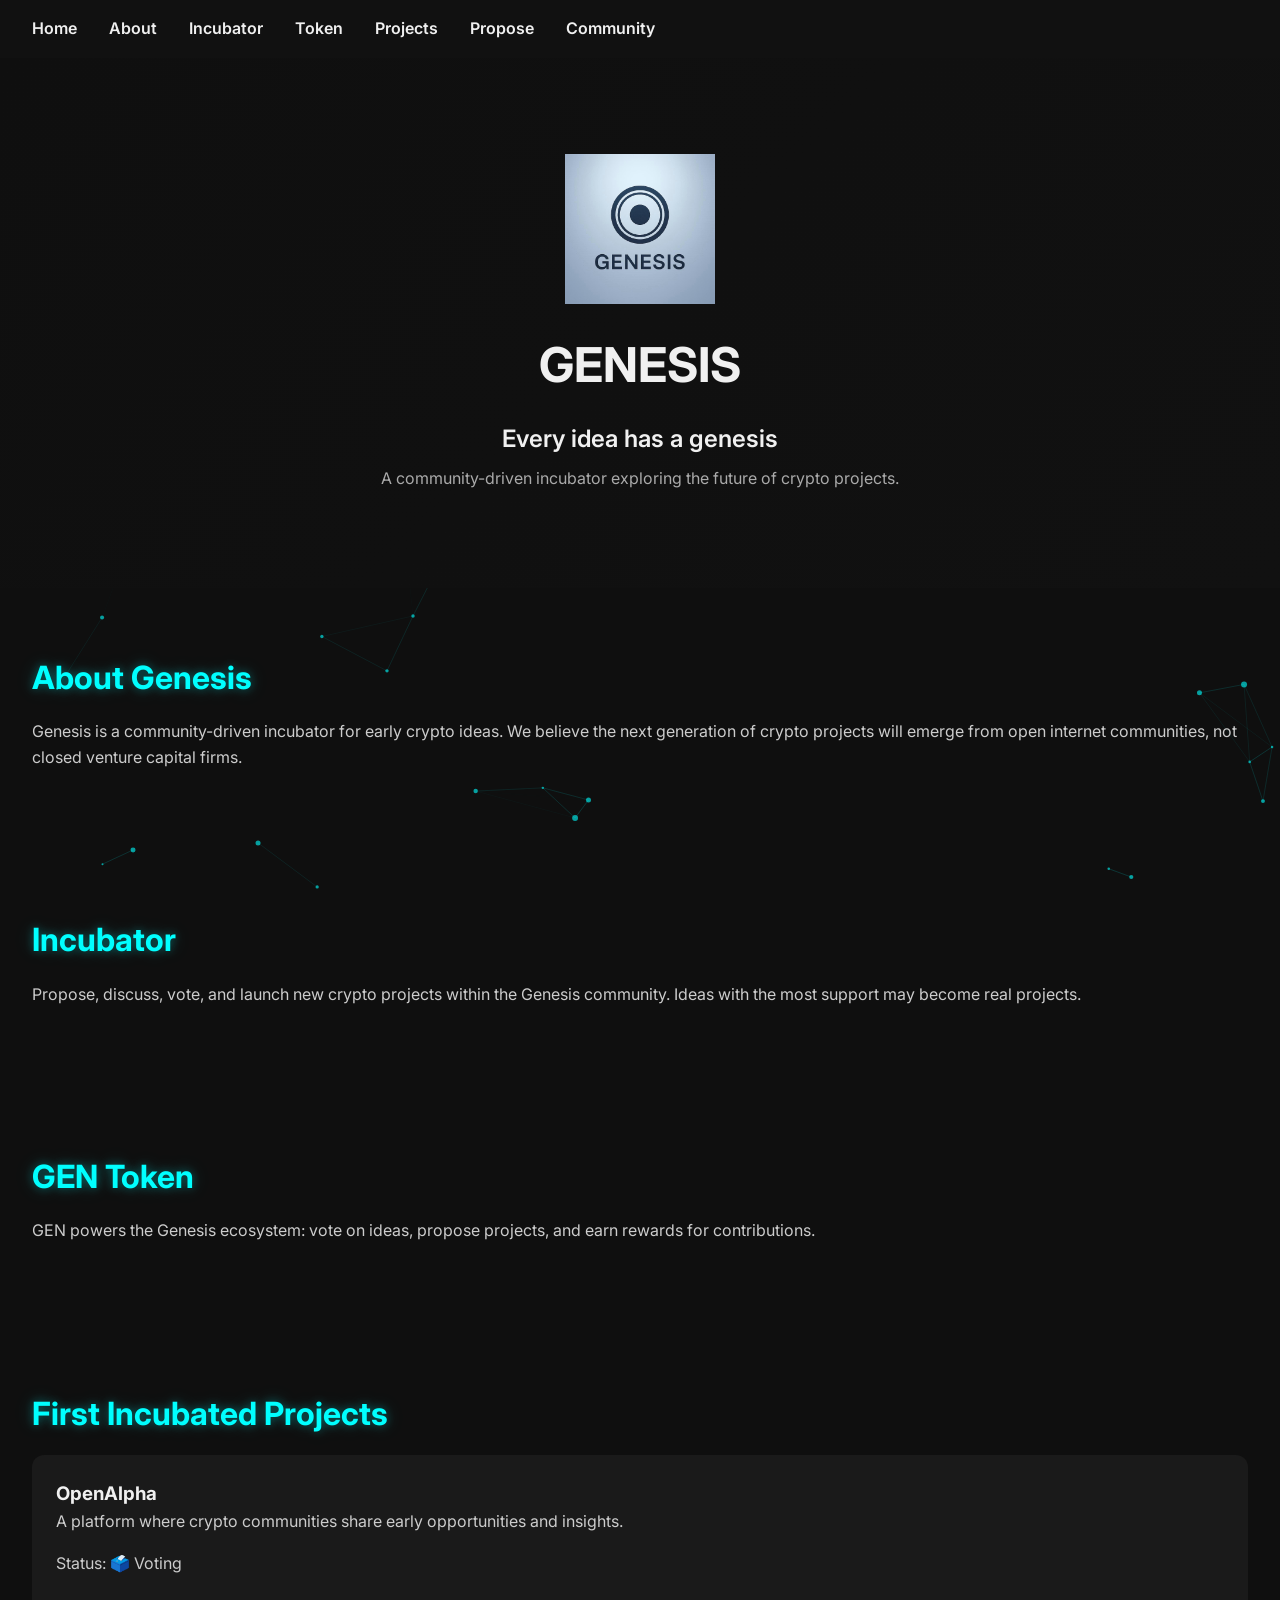
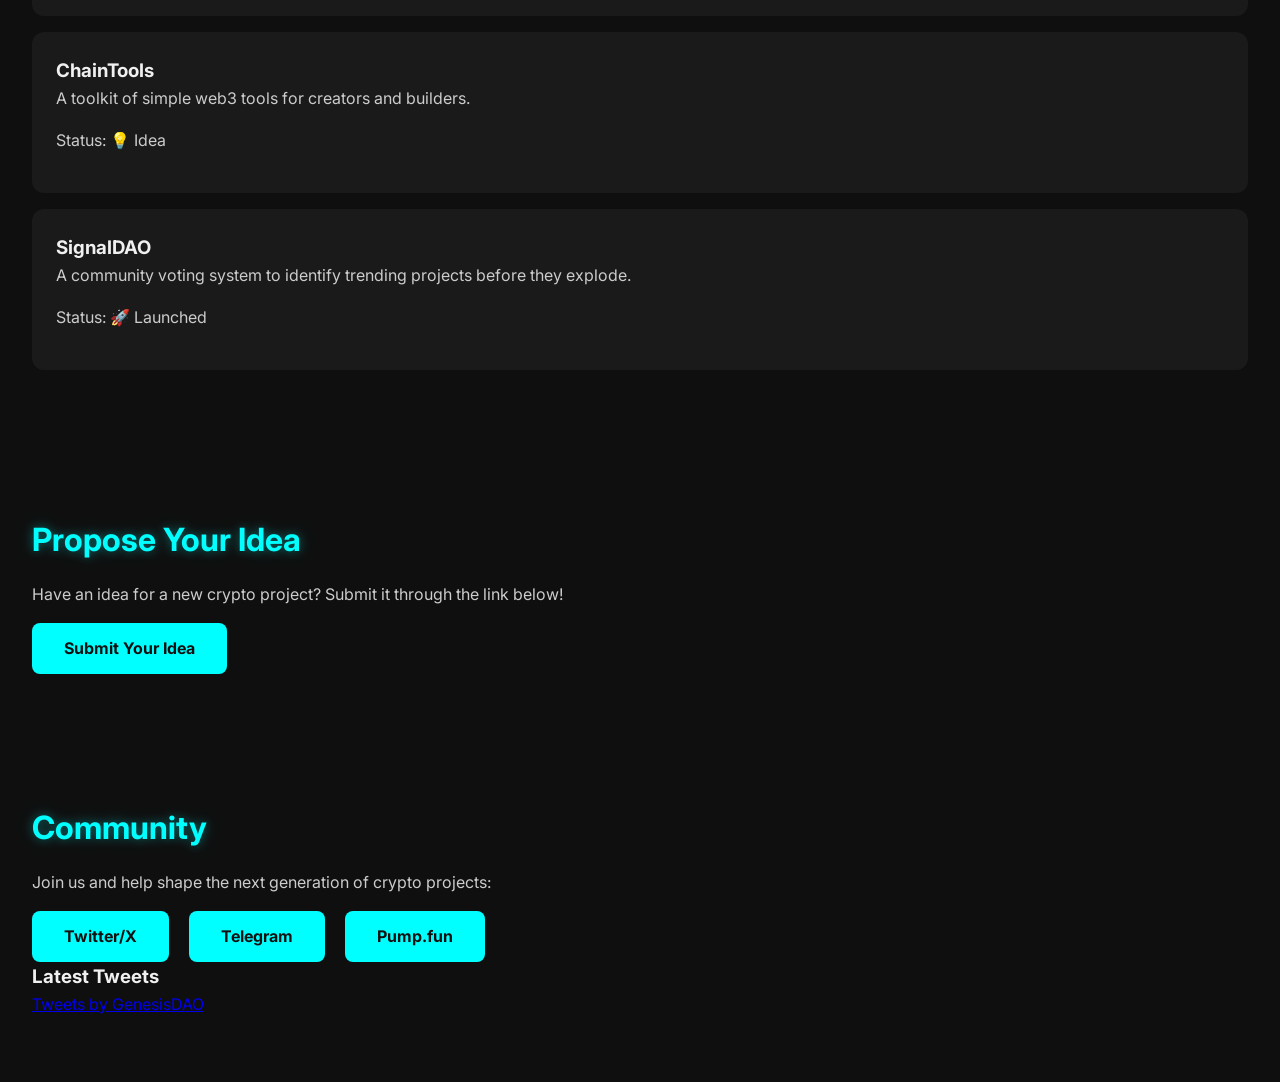
==== index.html @ b969be9a "Add files via upload" ====
<!DOCTYPE html>
<html lang="en">
<head>
  <meta charset="UTF-8">
  <meta name="viewport" content="width=device-width, initial-scale=1.0">
  <title>GENESIS</title>
  <link rel="stylesheet" href="style.css">
  <link href="https://fonts.googleapis.com/css2?family=Inter:wght@400;600;700&display=swap" rel="stylesheet">
</head>
<body>

  <!-- Canvas de partículas -->
  <canvas id="particle-canvas"></canvas>

  <!-- NAVIGATION -->
  <nav>
    <ul>
      <li><a href="#hero">Home</a></li>
      <li><a href="#about">About</a></li>
      <li><a href="#incubator">Incubator</a></li>
      <li><a href="#token">Token</a></li>
      <li><a href="#projects">Projects</a></li>
      <li><a href="#propose">Propose</a></li>
      <li><a href="#community">Community</a></li>
    </ul>
  </nav>

  <!-- HERO -->
  <header id="hero">
    <img src="images/genesis_logo.png" alt="GENESIS Logo" class="logo">
    <h1>GENESIS</h1>
    <p class="slogan">Every idea has a genesis</p>
    <p class="subheadline">A community-driven incubator exploring the future of crypto projects.</p>
  </header>

  <!-- ABOUT -->
  <section id="about" class="fade-in">
    <h2>About Genesis</h2>
    <p>Genesis is a community-driven incubator for early crypto ideas. We believe the next generation of crypto projects will emerge from open internet communities, not closed venture capital firms.</p>
  </section>

  <!-- INCUBATOR -->
  <section id="incubator" class="fade-in">
    <h2>Incubator</h2>
    <p>Propose, discuss, vote, and launch new crypto projects within the Genesis community. Ideas with the most support may become real projects.</p>
  </section>

  <!-- TOKEN -->
  <section id="token" class="fade-in">
    <h2>GEN Token</h2>
    <p>GEN powers the Genesis ecosystem: vote on ideas, propose projects, and earn rewards for contributions.</p>
  </section>

  <!-- PROJECTS -->
  <section id="projects" class="fade-in">
    <h2>First Incubated Projects</h2>

    <div class="project">
      <h3>OpenAlpha</h3>
      <p>A platform where crypto communities share early opportunities and insights.</p>
      <p>Status: 🗳️ Voting</p>
    </div>

    <div class="project">
      <h3>ChainTools</h3>
      <p>A toolkit of simple web3 tools for creators and builders.</p>
      <p>Status: 💡 Idea</p>
    </div>

    <div class="project">
      <h3>SignalDAO</h3>
      <p>A community voting system to identify trending projects before they explode.</p>
      <p>Status: 🚀 Launched</p>
    </div>
  </section>

  <!-- PROPOSE YOUR IDEA -->
  <section id="propose" class="fade-in">
    <h2>Propose Your Idea</h2>
    <p>Have an idea for a new crypto project? Submit it through the link below!</p>

    <div class="form-container">
      <a href="https://docs.google.com/forms/d/e/1FAIpQLSd36ym_ZU7Zngx3K0SfoXg7rkZ2U3Bpo2gOgF9W4e9AmagcFA/viewform?usp=sf_link" 
         target="_blank" 
         class="button">Submit Your Idea</a>
    </div>
  </section>

  <!-- COMMUNITY -->
  <section id="community" class="fade-in">
    <h2>Community</h2>
    <p>Join us and help shape the next generation of crypto projects:</p>
    <div class="buttons">
      <a href="https://twitter.com/genesisdao" target="_blank" class="button">Twitter/X</a>
      <a href="https://t.me/genesisdao" target="_blank" class="button">Telegram</a>
      <a href="https://pump.fun" target="_blank" class="button">Pump.fun</a>
    </div>

    <h3>Latest Tweets</h3>
    <a class="twitter-timeline" href="https://twitter.com/genesisdao?ref_src=twsrc%5Etfw">Tweets by GenesisDAO</a> 
    <script async src="https://platform.twitter.com/widgets.js"></script>
  </section>

  <!-- Scripts fade-in -->
  <script>
    const faders = document.querySelectorAll('.fade-in');
    if ('IntersectionObserver' in window) {
      const appearOnScroll = new IntersectionObserver((entries, observer) => {
        entries.forEach(entry => {
          if(entry.isIntersecting) {
            entry.target.classList.add('appear');
            observer.unobserve(entry.target);
          }
        });
      }, { threshold: 0.1 });
      faders.forEach(fader => appearOnScroll.observe(fader));
    } else {
      faders.forEach(fader => faders.classList.add('appear'));
    }
  </script>

  <!-- Scripts partículas -->
  <script>
    const canvas = document.getElementById('particle-canvas');
    const ctx = canvas.getContext('2d');
    let particles = [];
    const particleCount = 80;

    function resizeCanvas() {
      canvas.width = window.innerWidth;
      canvas.height = window.innerHeight;
    }
    window.addEventListener('resize', resizeCanvas);
    resizeCanvas();

    for(let i=0;i<particleCount;i++){
      particles.push({
        x: Math.random()*canvas.width,
        y: Math.random()*canvas.height,
        r: Math.random()*2+1,
        dx: (Math.random()-0.5)*0.5,
        dy: (Math.random()-0.5)*0.5
      });
    }

    function drawParticles(){
      ctx.clearRect(0,0,canvas.width,canvas.height);
      particles.forEach(p=>{
        ctx.beginPath();
        ctx.arc(p.x,p.y,p.r,0,Math.PI*2);
        ctx.fillStyle='rgba(0,255,255,0.6)';
        ctx.fill();
      });
      for(let i=0;i<particleCount;i++){
        for(let j=i+1;j<particleCount;j++){
          const p1=particles[i];
          const p2=particles[j];
          const dist=Math.hypot(p1.x-p2.x,p1.y-p2.y);
          if(dist<120){
            ctx.strokeStyle='rgba(0,255,255,'+(0.2*(1-dist/120))+')';
            ctx.lineWidth=1;
            ctx.beginPath();
            ctx.moveTo(p1.x,p1.y);
            ctx.lineTo(p2.x,p2.y);
            ctx.stroke();
          }
        }
      }
      particles.forEach(p=>{
        p.x+=p.dx;
        p.y+=p.dy;
        if(p.x<0||p.x>canvas.width)p.dx*=-1;
        if(p.y<0||p.y>canvas.height)p.dy*=-1;
      });
      requestAnimationFrame(drawParticles);
    }
    drawParticles();
  </script>

</body>
</html>
---- style.css ----
/* ========================
   RESET BÁSICO
========================= */
*{margin:0;padding:0;box-sizing:border-box;font-family:'Inter',sans-serif;}
body{background:#0f0f0f;color:#f0f0f0;line-height:1.6;overflow-x:hidden;}

/* Canvas de partículas */
#particle-canvas{
  position:fixed;
  top:0;
  left:0;
  width:100%;
  height:100%;
  pointer-events:none;
  z-index:-1;
}

/* NAVIGATION */
nav{background:#111;padding:1rem 2rem;position:sticky;top:0;z-index:100;}
nav ul{display:flex;list-style:none;gap:2rem;}
nav ul li a{color:#f0f0f0;text-decoration:none;font-weight:600;transition:color 0.3s;}
nav ul li a:hover{color:#00ffff;}

/* HERO */
#hero{text-align:center;padding:6rem 2rem;background:linear-gradient(135deg,#0f0f0f 0%,#111 100%);}
#hero .logo{max-width:150px;margin-bottom:1rem;}
#hero h1{font-size:3rem;margin-bottom:1rem;}
#hero .slogan{font-weight:600;font-size:1.5rem;margin-bottom:0.5rem;}
#hero .subheadline{font-size:1rem;color:#aaa;}

/* SECCIONES */
section{padding:4rem 2rem;opacity:0;transform:translateY(20px);transition:all 1s ease-out;}
section.appear{opacity:1;transform:translateY(0);}
section h2{font-size:2rem;margin-bottom:1rem;color:#00ffff;text-shadow:0 0 10px #00ffff50,0 0 20px #00ffff30;}
section p{font-size:1rem;margin-bottom:1rem;color:#ccc;}

/* PROJECTS */
.project{background:#1a1a1a;padding:1.5rem;margin:1rem 0;border-radius:12px;transition:transform 0.3s;}
.project:hover{transform:translateY(-5px);}
.status{font-weight:600;}

/* BUTTONS */
.button{display:inline-block;padding:0.8rem 2rem;background:#00ffff;color:#111;text-decoration:none;font-weight:700;border-radius:8px;transition:all 0.3s;}
.button:hover{background:#00cccc;color:#fff;}
.buttons a{margin-right:1rem;}

/* MEDIA QUERIES */
@media(max-width:768px){
  nav ul{flex-direction:column;gap:1rem;}
  #hero h1{font-size:2.5rem;}
  #hero .slogan{font-size:1.2rem;}
}
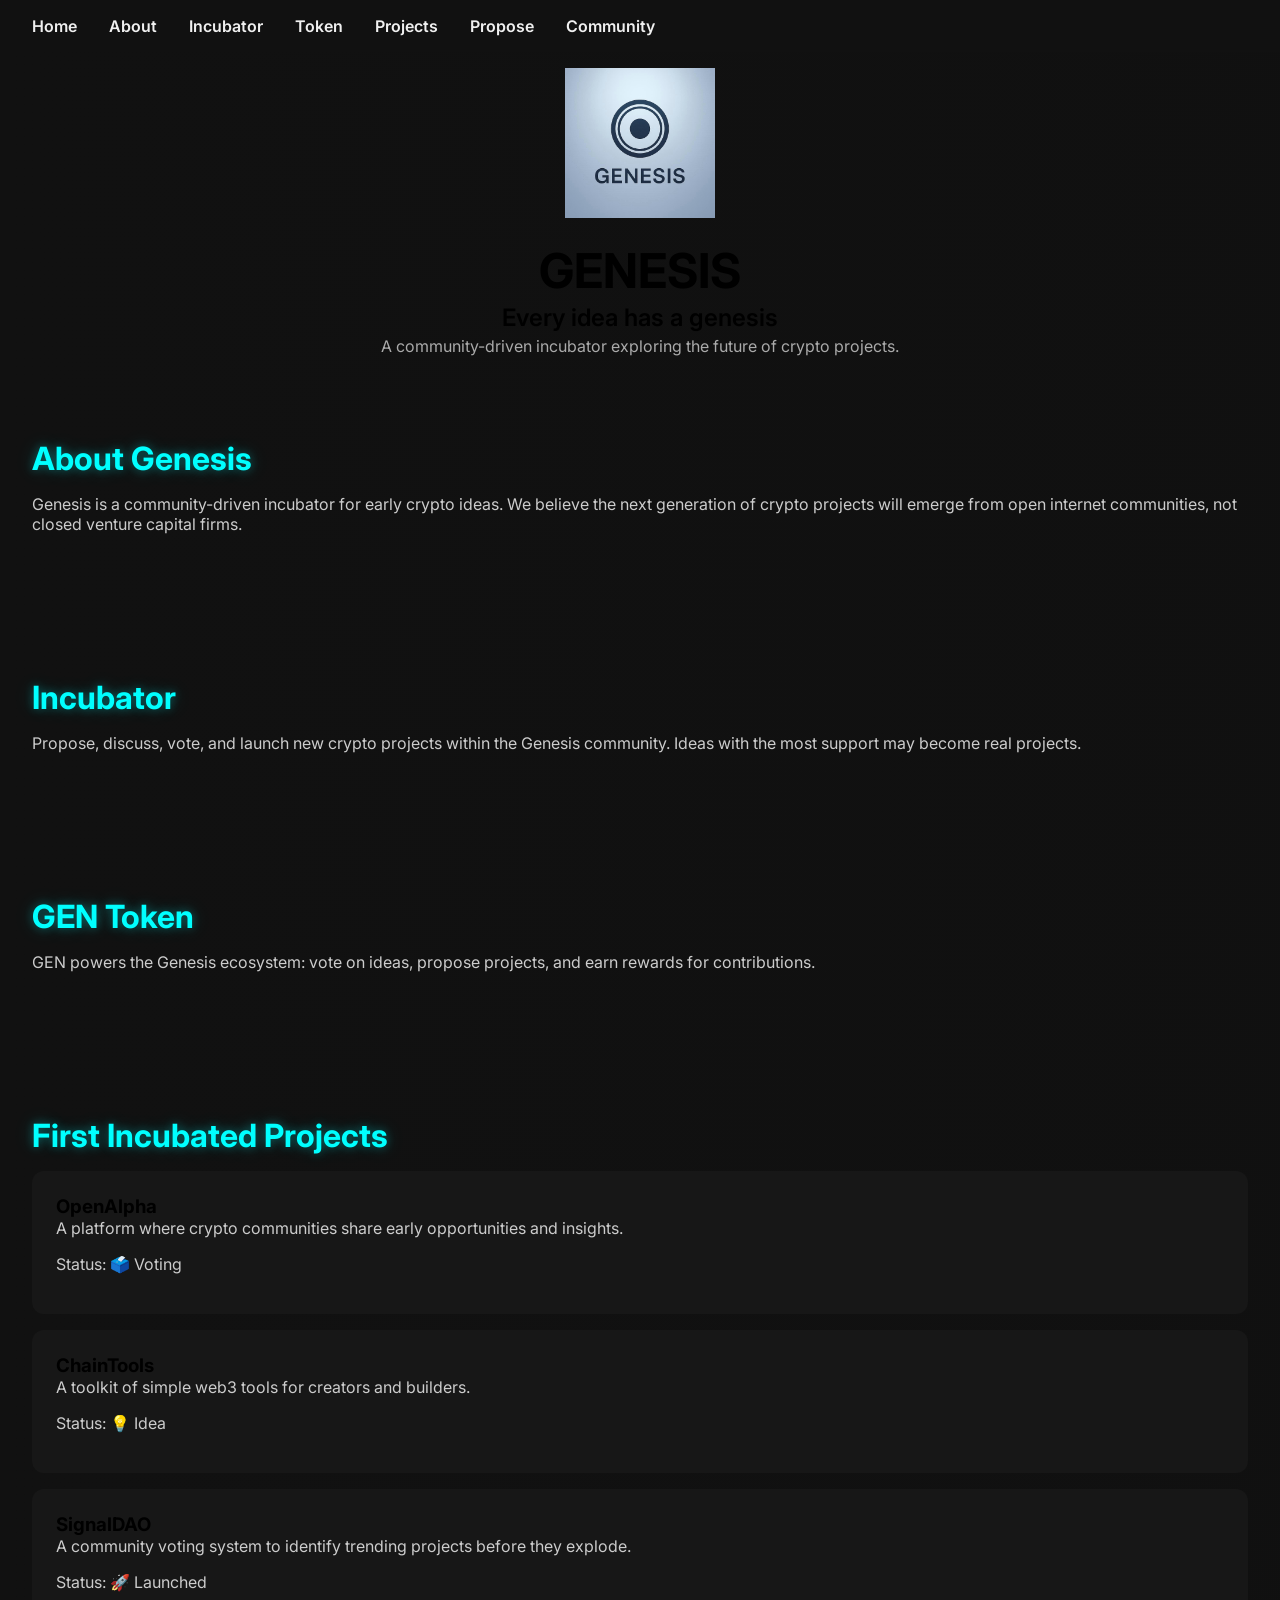
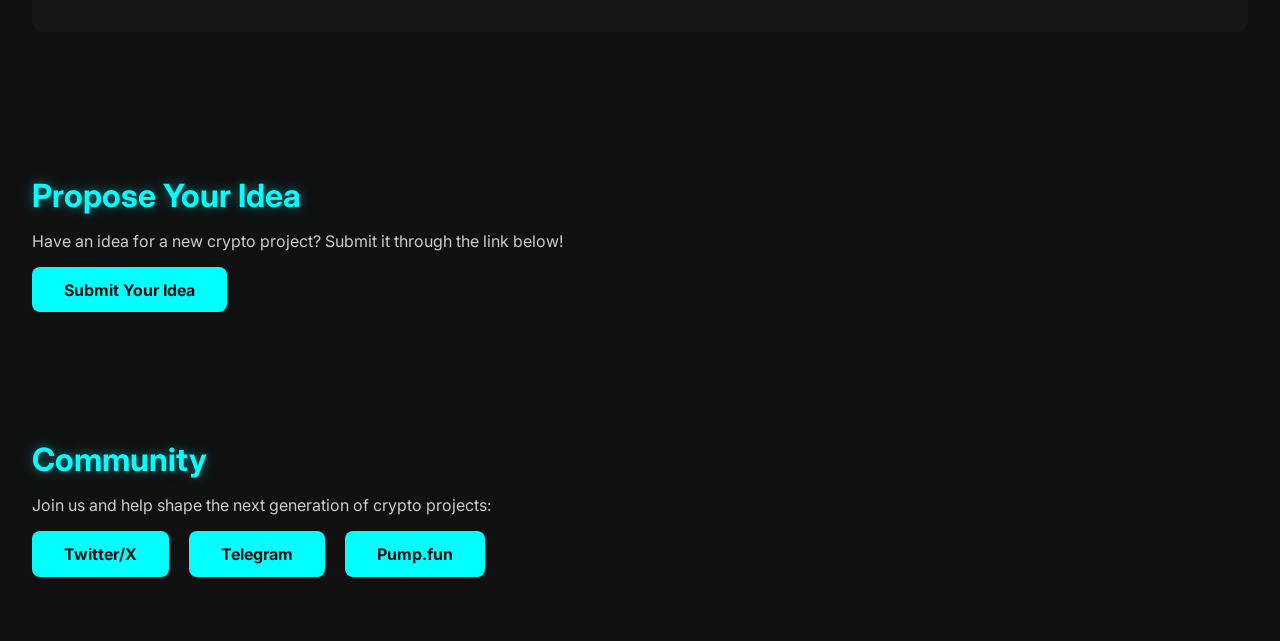
==== commit fa6c01a2: "Add files via upload" ====
--- a/index.html
+++ b/index.html
@@ -8,9 +8,6 @@
   <link href="https://fonts.googleapis.com/css2?family=Inter:wght@400;600;700&display=swap" rel="stylesheet">
 </head>
 <body>
-
-  <!-- Canvas de partículas -->
-  <canvas id="particle-canvas"></canvas>
 
   <!-- NAVIGATION -->
   <nav>
@@ -54,19 +51,16 @@
   <!-- PROJECTS -->
   <section id="projects" class="fade-in">
     <h2>First Incubated Projects</h2>
-
     <div class="project">
       <h3>OpenAlpha</h3>
       <p>A platform where crypto communities share early opportunities and insights.</p>
       <p>Status: 🗳️ Voting</p>
     </div>
-
     <div class="project">
       <h3>ChainTools</h3>
       <p>A toolkit of simple web3 tools for creators and builders.</p>
       <p>Status: 💡 Idea</p>
     </div>
-
     <div class="project">
       <h3>SignalDAO</h3>
       <p>A community voting system to identify trending projects before they explode.</p>
@@ -78,7 +72,6 @@
   <section id="propose" class="fade-in">
     <h2>Propose Your Idea</h2>
     <p>Have an idea for a new crypto project? Submit it through the link below!</p>
-
     <div class="form-container">
       <a href="https://docs.google.com/forms/d/e/1FAIpQLSd36ym_ZU7Zngx3K0SfoXg7rkZ2U3Bpo2gOgF9W4e9AmagcFA/viewform?usp=sf_link" 
          target="_blank" 
@@ -95,13 +88,9 @@
       <a href="https://t.me/genesisdao" target="_blank" class="button">Telegram</a>
       <a href="https://pump.fun" target="_blank" class="button">Pump.fun</a>
     </div>
-
-    <h3>Latest Tweets</h3>
-    <a class="twitter-timeline" href="https://twitter.com/genesisdao?ref_src=twsrc%5Etfw">Tweets by GenesisDAO</a> 
-    <script async src="https://platform.twitter.com/widgets.js"></script>
   </section>
 
-  <!-- Scripts fade-in -->
+  <!-- Fade-in script -->
   <script>
     const faders = document.querySelectorAll('.fade-in');
     if ('IntersectionObserver' in window) {
@@ -119,63 +108,5 @@
     }
   </script>
 
-  <!-- Scripts partículas -->
-  <script>
-    const canvas = document.getElementById('particle-canvas');
-    const ctx = canvas.getContext('2d');
-    let particles = [];
-    const particleCount = 80;
-
-    function resizeCanvas() {
-      canvas.width = window.innerWidth;
-      canvas.height = window.innerHeight;
-    }
-    window.addEventListener('resize', resizeCanvas);
-    resizeCanvas();
-
-    for(let i=0;i<particleCount;i++){
-      particles.push({
-        x: Math.random()*canvas.width,
-        y: Math.random()*canvas.height,
-        r: Math.random()*2+1,
-        dx: (Math.random()-0.5)*0.5,
-        dy: (Math.random()-0.5)*0.5
-      });
-    }
-
-    function drawParticles(){
-      ctx.clearRect(0,0,canvas.width,canvas.height);
-      particles.forEach(p=>{
-        ctx.beginPath();
-        ctx.arc(p.x,p.y,p.r,0,Math.PI*2);
-        ctx.fillStyle='rgba(0,255,255,0.6)';
-        ctx.fill();
-      });
-      for(let i=0;i<particleCount;i++){
-        for(let j=i+1;j<particleCount;j++){
-          const p1=particles[i];
-          const p2=particles[j];
-          const dist=Math.hypot(p1.x-p2.x,p1.y-p2.y);
-          if(dist<120){
-            ctx.strokeStyle='rgba(0,255,255,'+(0.2*(1-dist/120))+')';
-            ctx.lineWidth=1;
-            ctx.beginPath();
-            ctx.moveTo(p1.x,p1.y);
-            ctx.lineTo(p2.x,p2.y);
-            ctx.stroke();
-          }
-        }
-      }
-      particles.forEach(p=>{
-        p.x+=p.dx;
-        p.y+=p.dy;
-        if(p.x<0||p.x>canvas.width)p.dx*=-1;
-        if(p.y<0||p.y>canvas.height)p.dy*=-1;
-      });
-      requestAnimationFrame(drawParticles);
-    }
-    drawParticles();
-  </script>
-
 </body>
 </html>
--- a/style.css
+++ b/style.css
@@ -1,52 +1,120 @@
 /* ========================
    RESET BÁSICO
 ========================= */
-*{margin:0;padding:0;box-sizing:border-box;font-family:'Inter',sans-serif;}
-body{background:#0f0f0f;color:#f0f0f0;line-height:1.6;overflow-x:hidden;}
-
-/* Canvas de partículas */
-#particle-canvas{
-  position:fixed;
-  top:0;
-  left:0;
-  width:100%;
-  height:100%;
-  pointer-events:none;
-  z-index:-1;
+* {
+  margin: 0;
+  padding: 0;
+  box-sizing: border-box;
+  font-family: 'Inter', sans-serif;
 }
 
-/* NAVIGATION */
-nav{background:#111;padding:1rem 2rem;position:sticky;top:0;z-index:100;}
-nav ul{display:flex;list-style:none;gap:2rem;}
-nav ul li a{color:#f0f0f0;text-decoration:none;font-weight:600;transition:color 0.3s;}
-nav ul li a:hover{color:#00ffff;}
+/* ========================
+   BODY CON FONDO ANIMADO
+========================= */
+html, body {
+  height: 100%;
+  margin: 0;
+  padding: 0;
+  background: linear-gradient(270deg, #0f0f0f, #111111, #0f0f0f, #111111);
+  background-size: 800% 800%;
+  animation: gradientBG 15s ease infinite;
+}
 
-/* HERO */
-#hero{text-align:center;padding:6rem 2rem;background:linear-gradient(135deg,#0f0f0f 0%,#111 100%);}
-#hero .logo{max-width:150px;margin-bottom:1rem;}
-#hero h1{font-size:3rem;margin-bottom:1rem;}
-#hero .slogan{font-weight:600;font-size:1.5rem;margin-bottom:0.5rem;}
-#hero .subheadline{font-size:1rem;color:#aaa;}
+@keyframes gradientBG {
+  0% { background-position: 0% 50%; }
+  50% { background-position: 100% 50%; }
+  100% { background-position: 0% 50%; }
+}
 
-/* SECCIONES */
-section{padding:4rem 2rem;opacity:0;transform:translateY(20px);transition:all 1s ease-out;}
-section.appear{opacity:1;transform:translateY(0);}
-section h2{font-size:2rem;margin-bottom:1rem;color:#00ffff;text-shadow:0 0 10px #00ffff50,0 0 20px #00ffff30;}
-section p{font-size:1rem;margin-bottom:1rem;color:#ccc;}
+/* ========================
+   NAVIGATION
+========================= */
+nav {
+  background: #111;
+  padding: 1rem 2rem;
+  position: sticky;
+  top: 0;
+  z-index: 100;
+}
+nav ul {
+  display: flex;
+  list-style: none;
+  gap: 2rem;
+}
+nav ul li a {
+  color: #f0f0f0;
+  text-decoration: none;
+  font-weight: 600;
+  transition: color 0.3s;
+}
+nav ul li a:hover { color: #00ffff; }
 
-/* PROJECTS */
-.project{background:#1a1a1a;padding:1.5rem;margin:1rem 0;border-radius:12px;transition:transform 0.3s;}
-.project:hover{transform:translateY(-5px);}
-.status{font-weight:600;}
+/* ========================
+   HERO
+========================= */
+#hero {
+  text-align: center;
+  padding: 1rem 2rem;
+}
+#hero h1, #hero .slogan, #hero .subheadline {
+  margin: 0.2rem 0;
+}
+#hero .logo { max-width: 150px; margin-bottom: 1rem; }
+#hero h1 { font-size: 3rem; }
+#hero .slogan { font-weight: 600; font-size: 1.5rem; }
+#hero .subheadline { font-size: 1rem; color: #aaa; }
 
-/* BUTTONS */
-.button{display:inline-block;padding:0.8rem 2rem;background:#00ffff;color:#111;text-decoration:none;font-weight:700;border-radius:8px;transition:all 0.3s;}
-.button:hover{background:#00cccc;color:#fff;}
-.buttons a{margin-right:1rem;}
+/* ========================
+   SECCIONES
+========================= */
+section {
+  padding: 4rem 2rem;
+  opacity: 0;
+  transform: translateY(20px);
+  transition: all 1s ease-out;
+}
+section.appear { opacity: 1; transform: translateY(0); }
+section h2 {
+  font-size: 2rem;
+  margin-bottom: 1rem;
+  color: #00ffff;
+  text-shadow: 0 0 10px #00ffff50, 0 0 20px #00ffff30;
+}
+section p { font-size: 1rem; margin-bottom: 1rem; color: #ccc; }
 
-/* MEDIA QUERIES */
-@media(max-width:768px){
-  nav ul{flex-direction:column;gap:1rem;}
-  #hero h1{font-size:2.5rem;}
-  #hero .slogan{font-size:1.2rem;}
+/* ========================
+   PROJECTS
+========================= */
+.project {
+  background: rgba(26,26,26,0.7);
+  padding: 1.5rem;
+  margin: 1rem 0;
+  border-radius: 12px;
+  transition: transform 0.3s;
+}
+.project:hover { transform: translateY(-5px); }
+
+/* ========================
+   BUTTONS
+========================= */
+.button {
+  display: inline-block;
+  padding: 0.8rem 2rem;
+  background: #00ffff;
+  color: #111;
+  text-decoration: none;
+  font-weight: 700;
+  border-radius: 8px;
+  transition: all 0.3s;
+}
+.button:hover { background: #00cccc; color: #fff; }
+.buttons a { margin-right: 1rem; }
+
+/* ========================
+   MEDIA QUERIES
+========================= */
+@media (max-width: 768px) {
+  nav ul { flex-direction: column; gap: 1rem; }
+  #hero h1 { font-size: 2.5rem; }
+  #hero .slogan { font-size: 1.2rem; }
 }
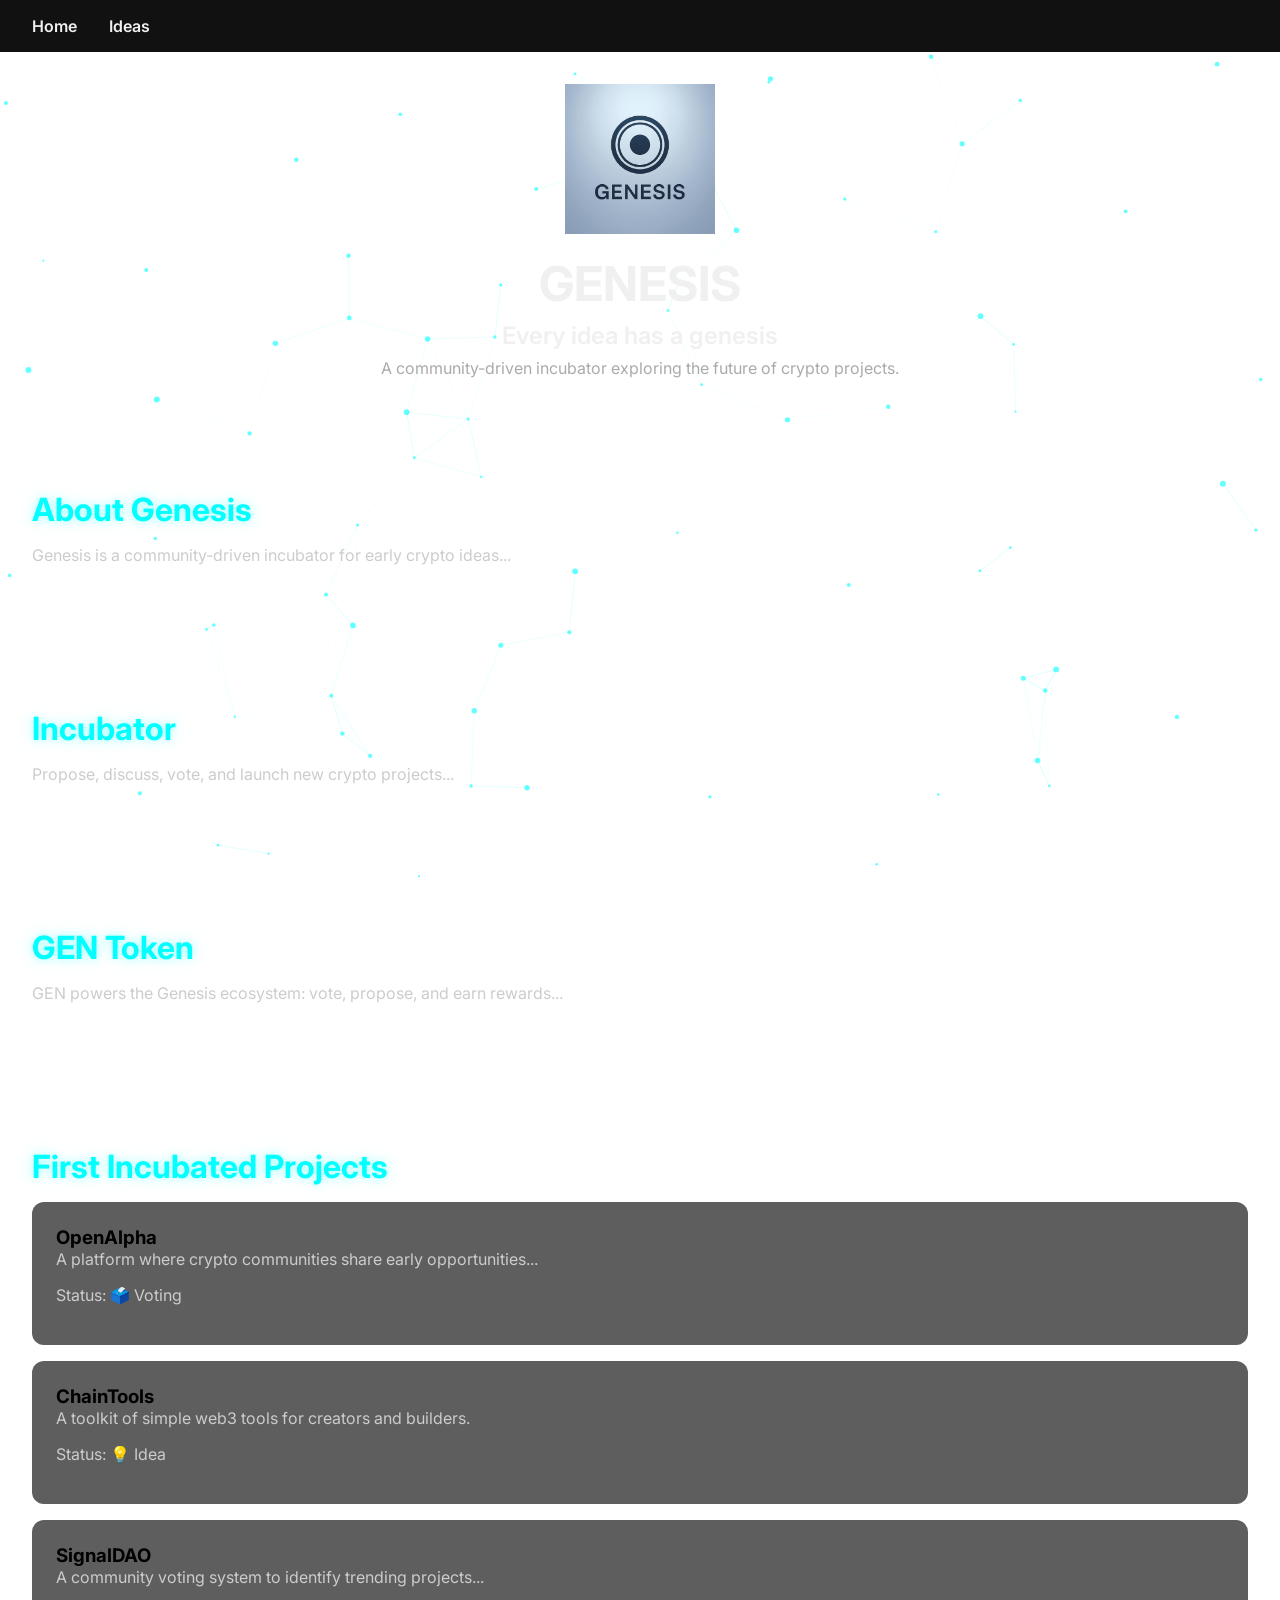
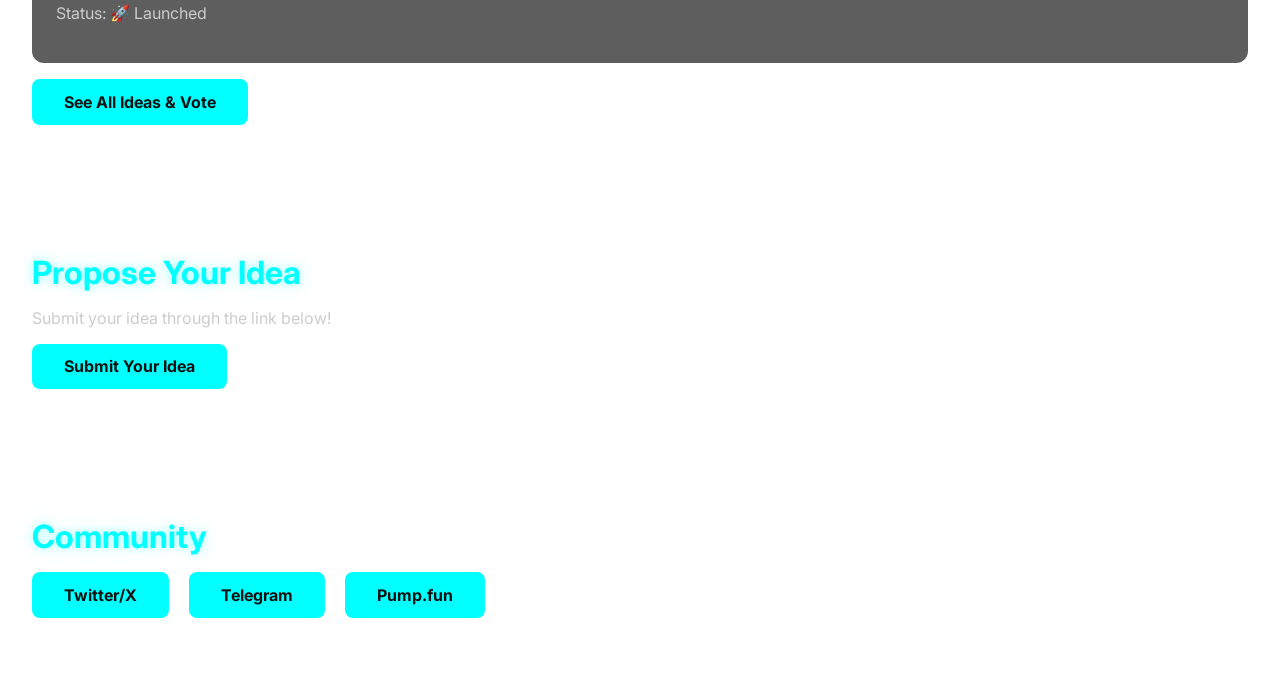
==== commit a9d67553: "Add files via upload" ====
--- a/index.html
+++ b/index.html
@@ -9,16 +9,14 @@
 </head>
 <body>
 
+  <!-- Partículas de fondo -->
+  <canvas id="particle-canvas"></canvas>
+
   <!-- NAVIGATION -->
   <nav>
     <ul>
-      <li><a href="#hero">Home</a></li>
-      <li><a href="#about">About</a></li>
-      <li><a href="#incubator">Incubator</a></li>
-      <li><a href="#token">Token</a></li>
-      <li><a href="#projects">Projects</a></li>
-      <li><a href="#propose">Propose</a></li>
-      <li><a href="#community">Community</a></li>
+      <li><a href="index.html">Home</a></li>
+      <li><a href="ideas.html">Ideas</a></li>
     </ul>
   </nav>
 
@@ -30,30 +28,27 @@
     <p class="subheadline">A community-driven incubator exploring the future of crypto projects.</p>
   </header>
 
-  <!-- ABOUT -->
+  <!-- SECCIONES -->
   <section id="about" class="fade-in">
     <h2>About Genesis</h2>
-    <p>Genesis is a community-driven incubator for early crypto ideas. We believe the next generation of crypto projects will emerge from open internet communities, not closed venture capital firms.</p>
+    <p>Genesis is a community-driven incubator for early crypto ideas...</p>
   </section>
 
-  <!-- INCUBATOR -->
   <section id="incubator" class="fade-in">
     <h2>Incubator</h2>
-    <p>Propose, discuss, vote, and launch new crypto projects within the Genesis community. Ideas with the most support may become real projects.</p>
+    <p>Propose, discuss, vote, and launch new crypto projects...</p>
   </section>
 
-  <!-- TOKEN -->
   <section id="token" class="fade-in">
     <h2>GEN Token</h2>
-    <p>GEN powers the Genesis ecosystem: vote on ideas, propose projects, and earn rewards for contributions.</p>
+    <p>GEN powers the Genesis ecosystem: vote, propose, and earn rewards...</p>
   </section>
 
-  <!-- PROJECTS -->
   <section id="projects" class="fade-in">
     <h2>First Incubated Projects</h2>
     <div class="project">
       <h3>OpenAlpha</h3>
-      <p>A platform where crypto communities share early opportunities and insights.</p>
+      <p>A platform where crypto communities share early opportunities...</p>
       <p>Status: 🗳️ Voting</p>
     </div>
     <div class="project">
@@ -63,26 +58,22 @@
     </div>
     <div class="project">
       <h3>SignalDAO</h3>
-      <p>A community voting system to identify trending projects before they explode.</p>
+      <p>A community voting system to identify trending projects...</p>
       <p>Status: 🚀 Launched</p>
+    </div>
+    <a href="ideas.html" class="button">See All Ideas & Vote</a>
+  </section>
+
+  <section id="propose" class="fade-in">
+    <h2>Propose Your Idea</h2>
+    <p>Submit your idea through the link below!</p>
+    <div class="form-container">
+      <a href="https://docs.google.com/forms/d/e/1FAIpQLSd36ym_ZU7Zngx3K0SfoXg7rkZ2U3Bpo2gOgF9W4e9AmagcFA/viewform?usp=sf_link" target="_blank" class="button">Submit Your Idea</a>
     </div>
   </section>
 
-  <!-- PROPOSE YOUR IDEA -->
-  <section id="propose" class="fade-in">
-    <h2>Propose Your Idea</h2>
-    <p>Have an idea for a new crypto project? Submit it through the link below!</p>
-    <div class="form-container">
-      <a href="https://docs.google.com/forms/d/e/1FAIpQLSd36ym_ZU7Zngx3K0SfoXg7rkZ2U3Bpo2gOgF9W4e9AmagcFA/viewform?usp=sf_link" 
-         target="_blank" 
-         class="button">Submit Your Idea</a>
-    </div>
-  </section>
-
-  <!-- COMMUNITY -->
   <section id="community" class="fade-in">
     <h2>Community</h2>
-    <p>Join us and help shape the next generation of crypto projects:</p>
     <div class="buttons">
       <a href="https://twitter.com/genesisdao" target="_blank" class="button">Twitter/X</a>
       <a href="https://t.me/genesisdao" target="_blank" class="button">Telegram</a>
@@ -103,9 +94,25 @@
         });
       }, { threshold: 0.1 });
       faders.forEach(fader => appearOnScroll.observe(fader));
-    } else {
-      faders.forEach(fader => faders.classList.add('appear'));
+    } else { faders.forEach(fader => faders.classList.add('appear')); }
+  </script>
+
+  <!-- Partículas de fondo -->
+  <script>
+    const canvas = document.getElementById('particle-canvas');
+    const ctx = canvas.getContext('2d');
+    let particles = [], count=80;
+    function resizeCanvas(){canvas.width=window.innerWidth;canvas.height=window.innerHeight;}
+    window.addEventListener('resize', resizeCanvas);resizeCanvas();
+    for(let i=0;i<count;i++){particles.push({x:Math.random()*canvas.width,y:Math.random()*canvas.height,r:Math.random()*2+1,dx:(Math.random()-0.5)*0.5,dy:(Math.random()-0.5)*0.5});}
+    function animate(){
+      ctx.clearRect(0,0,canvas.width,canvas.height);
+      particles.forEach(p=>{ctx.beginPath();ctx.arc(p.x,p.y,p.r,0,Math.PI*2);ctx.fillStyle='rgba(0,255,255,0.6)';ctx.fill();});
+      for(let i=0;i<count;i++){for(let j=i+1;j<count;j++){const p1=particles[i],p2=particles[j],dist=Math.hypot(p1.x-p2.x,p1.y-p2.y);if(dist<120){ctx.strokeStyle='rgba(0,255,255,'+(0.2*(1-dist/120))+')';ctx.lineWidth=1;ctx.beginPath();ctx.moveTo(p1.x,p1.y);ctx.lineTo(p2.x,p2.y);ctx.stroke();}}}
+      particles.forEach(p=>{p.x+=p.dx;p.y+=p.dy;if(p.x<0||p.x>canvas.width)p.dx*=-1;if(p.y<0||p.y>canvas.height)p.dy*=-1;});
+      requestAnimationFrame(animate);
     }
+    animate();
   </script>
 
 </body>
--- a/style.css
+++ b/style.css
@@ -1,6 +1,4 @@
-/* ========================
-   RESET BÁSICO
-========================= */
+/* ------------------ RESET BÁSICO ------------------ */
 * {
   margin: 0;
   padding: 0;
@@ -8,27 +6,18 @@
   font-family: 'Inter', sans-serif;
 }
 
-/* ========================
-   BODY CON FONDO ANIMADO
-========================= */
-html, body {
+/* ------------------ CANVAS DE PARTÍCULAS ------------------ */
+#particle-canvas {
+  position: fixed;
+  top: 0;
+  left: 0;
+  width: 100%;
   height: 100%;
-  margin: 0;
-  padding: 0;
-  background: linear-gradient(270deg, #0f0f0f, #111111, #0f0f0f, #111111);
-  background-size: 800% 800%;
-  animation: gradientBG 15s ease infinite;
+  z-index: -1;
+  pointer-events: none;
 }
 
-@keyframes gradientBG {
-  0% { background-position: 0% 50%; }
-  50% { background-position: 100% 50%; }
-  100% { background-position: 0% 50%; }
-}
-
-/* ========================
-   NAVIGATION
-========================= */
+/* ------------------ NAVIGATION ------------------ */
 nav {
   background: #111;
   padding: 1rem 2rem;
@@ -47,44 +36,59 @@
   font-weight: 600;
   transition: color 0.3s;
 }
-nav ul li a:hover { color: #00ffff; }
+nav ul li a:hover {
+  color: #00ffff;
+}
 
-/* ========================
-   HERO
-========================= */
+/* ------------------ HERO ------------------ */
 #hero {
   text-align: center;
-  padding: 1rem 2rem;
+  padding: 2rem;
+  color: #f0f0f0;
 }
-#hero h1, #hero .slogan, #hero .subheadline {
-  margin: 0.2rem 0;
+#hero h1 {
+  font-size: 3rem;
+  margin-bottom: 0.5rem;
 }
-#hero .logo { max-width: 150px; margin-bottom: 1rem; }
-#hero h1 { font-size: 3rem; }
-#hero .slogan { font-weight: 600; font-size: 1.5rem; }
-#hero .subheadline { font-size: 1rem; color: #aaa; }
+#hero .slogan {
+  font-weight: 600;
+  font-size: 1.5rem;
+  margin-bottom: 0.5rem;
+}
+#hero .subheadline {
+  font-size: 1rem;
+  color: #aaa;
+  margin-bottom: 1rem;
+}
+#hero .logo {
+  max-width: 150px;
+  margin-bottom: 1rem;
+}
 
-/* ========================
-   SECCIONES
-========================= */
+/* ------------------ SECCIONES ------------------ */
 section {
   padding: 4rem 2rem;
   opacity: 0;
   transform: translateY(20px);
   transition: all 1s ease-out;
 }
-section.appear { opacity: 1; transform: translateY(0); }
+section.appear {
+  opacity: 1;
+  transform: translateY(0);
+}
 section h2 {
   font-size: 2rem;
   margin-bottom: 1rem;
   color: #00ffff;
   text-shadow: 0 0 10px #00ffff50, 0 0 20px #00ffff30;
 }
-section p { font-size: 1rem; margin-bottom: 1rem; color: #ccc; }
+section p {
+  font-size: 1rem;
+  margin-bottom: 1rem;
+  color: #ccc;
+}
 
-/* ========================
-   PROJECTS
-========================= */
+/* ------------------ PROJECTS ------------------ */
 .project {
   background: rgba(26,26,26,0.7);
   padding: 1.5rem;
@@ -92,11 +96,11 @@
   border-radius: 12px;
   transition: transform 0.3s;
 }
-.project:hover { transform: translateY(-5px); }
+.project:hover {
+  transform: translateY(-5px);
+}
 
-/* ========================
-   BUTTONS
-========================= */
+/* ------------------ BUTTONS ------------------ */
 .button {
   display: inline-block;
   padding: 0.8rem 2rem;
@@ -107,14 +111,56 @@
   border-radius: 8px;
   transition: all 0.3s;
 }
-.button:hover { background: #00cccc; color: #fff; }
-.buttons a { margin-right: 1rem; }
+.button:hover {
+  background: #00cccc;
+  color: #fff;
+}
+.buttons a {
+  margin-right: 1rem;
+}
 
-/* ========================
-   MEDIA QUERIES
-========================= */
+/* ------------------ IDEAS PAGE ------------------ */
+.idea {
+  background: rgba(26,26,26,0.7);
+  padding: 1.5rem;
+  margin: 1rem 0;
+  border-radius: 12px;
+  transition: transform 0.3s;
+}
+.idea:hover {
+  transform: translateY(-5px);
+}
+
+.vote-btn {
+  padding: 0.5rem 1rem;
+  margin-right: 1rem;
+  background: #00ffff;
+  color: #111;
+  border: none;
+  border-radius: 8px;
+  font-weight: 700;
+  cursor: pointer;
+  transition: all 0.3s;
+}
+.vote-btn:hover {
+  background: #00cccc;
+  color: #fff;
+}
+
+.vote-count {
+  font-weight: 600;
+}
+
+/* ------------------ MEDIA QUERIES ------------------ */
 @media (max-width: 768px) {
-  nav ul { flex-direction: column; gap: 1rem; }
-  #hero h1 { font-size: 2.5rem; }
-  #hero .slogan { font-size: 1.2rem; }
+  nav ul {
+    flex-direction: column;
+    gap: 1rem;
+  }
+  #hero h1 {
+    font-size: 2.5rem;
+  }
+  #hero .slogan {
+    font-size: 1.2rem;
+  }
 }
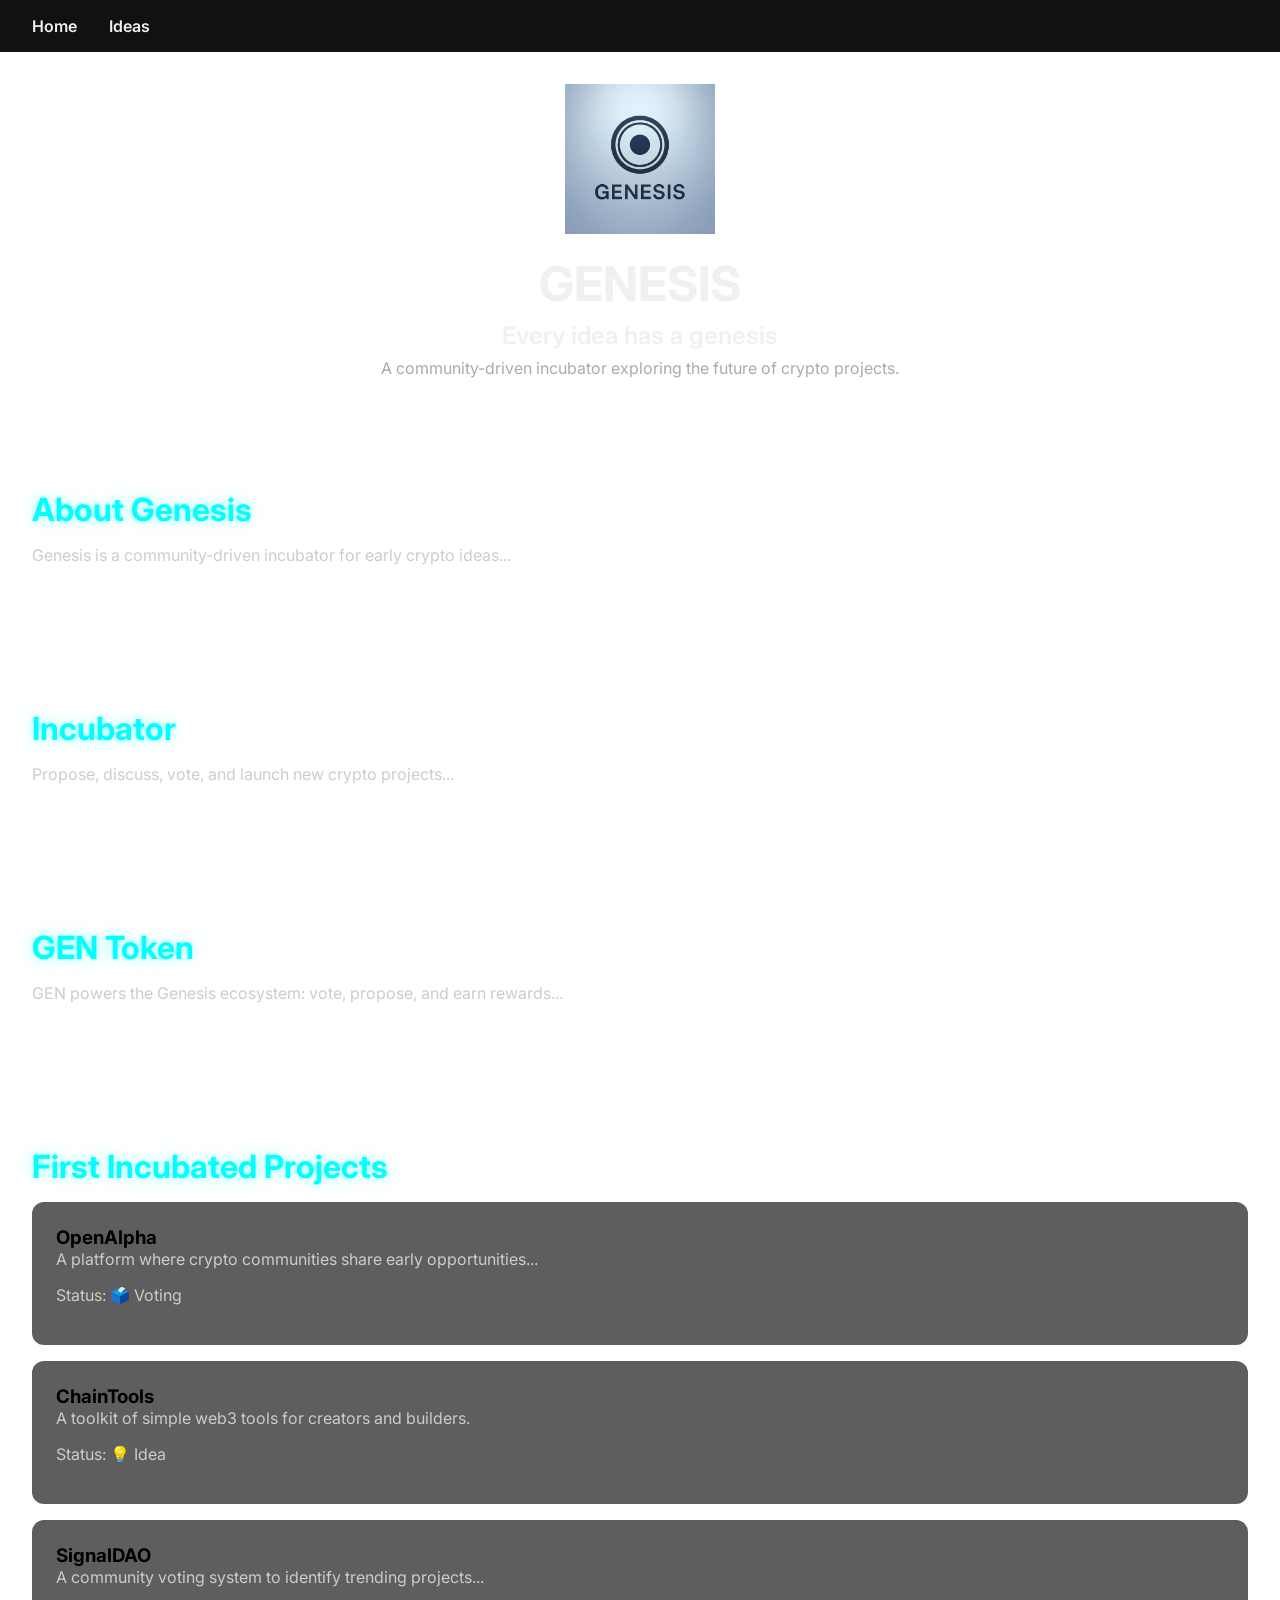
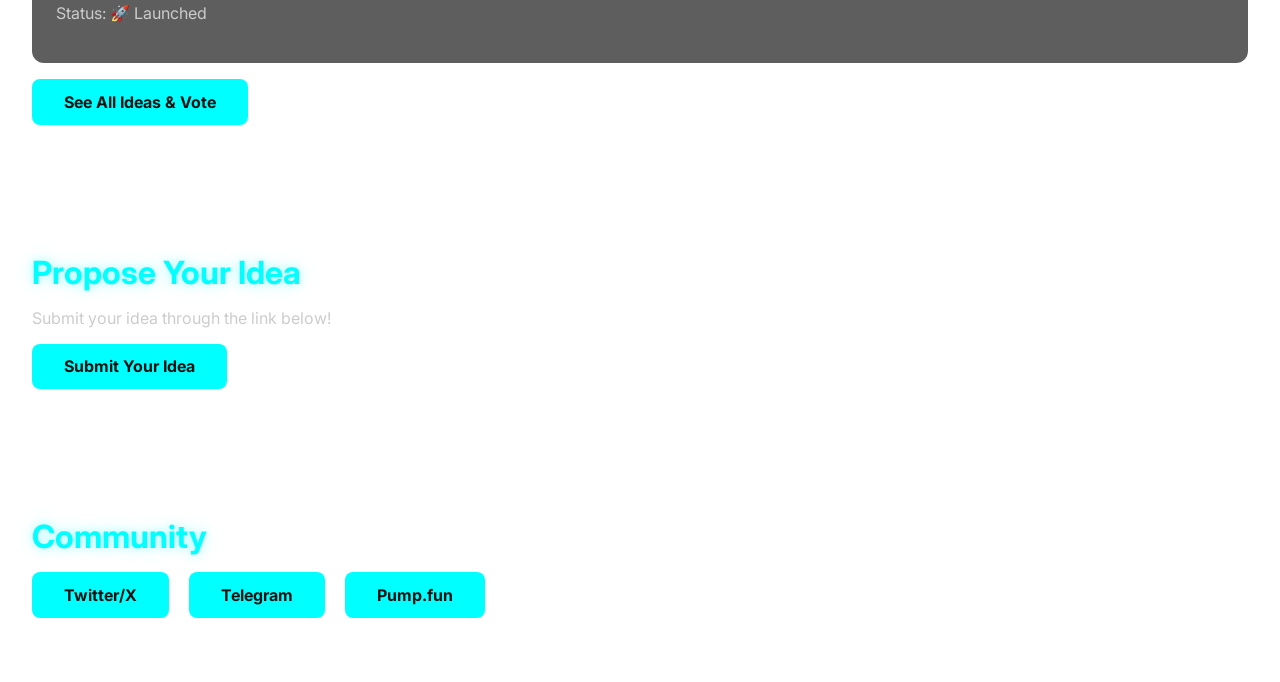
==== commit a9225101: "Add files via upload" ====
--- a/index.html
+++ b/index.html
@@ -8,9 +8,6 @@
   <link href="https://fonts.googleapis.com/css2?family=Inter:wght@400;600;700&display=swap" rel="stylesheet">
 </head>
 <body>
-
-  <!-- Partículas de fondo -->
-  <canvas id="particle-canvas"></canvas>
 
   <!-- NAVIGATION -->
   <nav>
@@ -97,23 +94,5 @@
     } else { faders.forEach(fader => faders.classList.add('appear')); }
   </script>
 
-  <!-- Partículas de fondo -->
-  <script>
-    const canvas = document.getElementById('particle-canvas');
-    const ctx = canvas.getContext('2d');
-    let particles = [], count=80;
-    function resizeCanvas(){canvas.width=window.innerWidth;canvas.height=window.innerHeight;}
-    window.addEventListener('resize', resizeCanvas);resizeCanvas();
-    for(let i=0;i<count;i++){particles.push({x:Math.random()*canvas.width,y:Math.random()*canvas.height,r:Math.random()*2+1,dx:(Math.random()-0.5)*0.5,dy:(Math.random()-0.5)*0.5});}
-    function animate(){
-      ctx.clearRect(0,0,canvas.width,canvas.height);
-      particles.forEach(p=>{ctx.beginPath();ctx.arc(p.x,p.y,p.r,0,Math.PI*2);ctx.fillStyle='rgba(0,255,255,0.6)';ctx.fill();});
-      for(let i=0;i<count;i++){for(let j=i+1;j<count;j++){const p1=particles[i],p2=particles[j],dist=Math.hypot(p1.x-p2.x,p1.y-p2.y);if(dist<120){ctx.strokeStyle='rgba(0,255,255,'+(0.2*(1-dist/120))+')';ctx.lineWidth=1;ctx.beginPath();ctx.moveTo(p1.x,p1.y);ctx.lineTo(p2.x,p2.y);ctx.stroke();}}}
-      particles.forEach(p=>{p.x+=p.dx;p.y+=p.dy;if(p.x<0||p.x>canvas.width)p.dx*=-1;if(p.y<0||p.y>canvas.height)p.dy*=-1;});
-      requestAnimationFrame(animate);
-    }
-    animate();
-  </script>
-
 </body>
 </html>
--- a/style.css
+++ b/style.css
@@ -1,166 +1,50 @@
-/* ------------------ RESET BÁSICO ------------------ */
-* {
-  margin: 0;
-  padding: 0;
-  box-sizing: border-box;
-  font-family: 'Inter', sans-serif;
-}
-
-/* ------------------ CANVAS DE PARTÍCULAS ------------------ */
-#particle-canvas {
-  position: fixed;
-  top: 0;
-  left: 0;
-  width: 100%;
-  height: 100%;
-  z-index: -1;
-  pointer-events: none;
-}
+/* ------------------ RESET ------------------ */
+* { margin:0; padding:0; box-sizing:border-box; font-family:'Inter',sans-serif; }
 
 /* ------------------ NAVIGATION ------------------ */
 nav {
-  background: #111;
-  padding: 1rem 2rem;
-  position: sticky;
-  top: 0;
-  z-index: 100;
+  background:#111;
+  padding:1rem 2rem;
+  position:sticky;
+  top:0;
+  z-index:100;
 }
-nav ul {
-  display: flex;
-  list-style: none;
-  gap: 2rem;
-}
-nav ul li a {
-  color: #f0f0f0;
-  text-decoration: none;
-  font-weight: 600;
-  transition: color 0.3s;
-}
-nav ul li a:hover {
-  color: #00ffff;
-}
+nav ul { display:flex; list-style:none; gap:2rem; }
+nav ul li a { color:#f0f0f0; text-decoration:none; font-weight:600; transition: color 0.3s; }
+nav ul li a:hover { color:#00ffff; }
 
 /* ------------------ HERO ------------------ */
-#hero {
-  text-align: center;
-  padding: 2rem;
-  color: #f0f0f0;
-}
-#hero h1 {
-  font-size: 3rem;
-  margin-bottom: 0.5rem;
-}
-#hero .slogan {
-  font-weight: 600;
-  font-size: 1.5rem;
-  margin-bottom: 0.5rem;
-}
-#hero .subheadline {
-  font-size: 1rem;
-  color: #aaa;
-  margin-bottom: 1rem;
-}
-#hero .logo {
-  max-width: 150px;
-  margin-bottom: 1rem;
-}
+#hero { text-align:center; padding:2rem; color:#f0f0f0; }
+#hero h1 { font-size:3rem; margin-bottom:0.5rem; }
+#hero .slogan { font-weight:600; font-size:1.5rem; margin-bottom:0.5rem; }
+#hero .subheadline { font-size:1rem; color:#aaa; margin-bottom:1rem; }
+#hero .logo { max-width:150px; margin-bottom:1rem; }
 
 /* ------------------ SECCIONES ------------------ */
-section {
-  padding: 4rem 2rem;
-  opacity: 0;
-  transform: translateY(20px);
-  transition: all 1s ease-out;
-}
-section.appear {
-  opacity: 1;
-  transform: translateY(0);
-}
-section h2 {
-  font-size: 2rem;
-  margin-bottom: 1rem;
-  color: #00ffff;
-  text-shadow: 0 0 10px #00ffff50, 0 0 20px #00ffff30;
-}
-section p {
-  font-size: 1rem;
-  margin-bottom: 1rem;
-  color: #ccc;
-}
+section { padding:4rem 2rem; opacity:0; transform:translateY(20px); transition:all 1s ease-out; }
+section.appear { opacity:1; transform:translateY(0); }
+section h2 { font-size:2rem; margin-bottom:1rem; color:#00ffff; text-shadow:0 0 10px #00ffff50,0 0 20px #00ffff30; }
+section p { font-size:1rem; margin-bottom:1rem; color:#ccc; }
 
 /* ------------------ PROJECTS ------------------ */
-.project {
-  background: rgba(26,26,26,0.7);
-  padding: 1.5rem;
-  margin: 1rem 0;
-  border-radius: 12px;
-  transition: transform 0.3s;
-}
-.project:hover {
-  transform: translateY(-5px);
-}
+.project { background:rgba(26,26,26,0.7); padding:1.5rem; margin:1rem 0; border-radius:12px; transition: transform 0.3s; }
+.project:hover { transform: translateY(-5px); }
 
 /* ------------------ BUTTONS ------------------ */
-.button {
-  display: inline-block;
-  padding: 0.8rem 2rem;
-  background: #00ffff;
-  color: #111;
-  text-decoration: none;
-  font-weight: 700;
-  border-radius: 8px;
-  transition: all 0.3s;
-}
-.button:hover {
-  background: #00cccc;
-  color: #fff;
-}
-.buttons a {
-  margin-right: 1rem;
-}
+.button { display:inline-block; padding:0.8rem 2rem; background:#00ffff; color:#111; text-decoration:none; font-weight:700; border-radius:8px; transition: all 0.3s; }
+.button:hover { background:#00cccc; color:#fff; }
+.buttons a { margin-right:1rem; }
 
 /* ------------------ IDEAS PAGE ------------------ */
-.idea {
-  background: rgba(26,26,26,0.7);
-  padding: 1.5rem;
-  margin: 1rem 0;
-  border-radius: 12px;
-  transition: transform 0.3s;
-}
-.idea:hover {
-  transform: translateY(-5px);
-}
-
-.vote-btn {
-  padding: 0.5rem 1rem;
-  margin-right: 1rem;
-  background: #00ffff;
-  color: #111;
-  border: none;
-  border-radius: 8px;
-  font-weight: 700;
-  cursor: pointer;
-  transition: all 0.3s;
-}
-.vote-btn:hover {
-  background: #00cccc;
-  color: #fff;
-}
-
-.vote-count {
-  font-weight: 600;
-}
+.idea { background:rgba(26,26,26,0.7); padding:1.5rem; margin:1rem 0; border-radius:12px; transition: transform 0.3s; }
+.idea:hover { transform:translateY(-5px); }
+.vote-btn { padding:0.5rem 1rem; margin-right:1rem; background:#00ffff; color:#111; border:none; border-radius:8px; font-weight:700; cursor:pointer; transition:all 0.3s; }
+.vote-btn:hover { background:#00cccc; color:#fff; }
+.vote-count { font-weight:600; }
 
 /* ------------------ MEDIA QUERIES ------------------ */
-@media (max-width: 768px) {
-  nav ul {
-    flex-direction: column;
-    gap: 1rem;
-  }
-  #hero h1 {
-    font-size: 2.5rem;
-  }
-  #hero .slogan {
-    font-size: 1.2rem;
-  }
+@media (max-width:768px) {
+  nav ul { flex-direction:column; gap:1rem; }
+  #hero h1 { font-size:2.5rem; }
+  #hero .slogan { font-size:1.2rem; }
 }
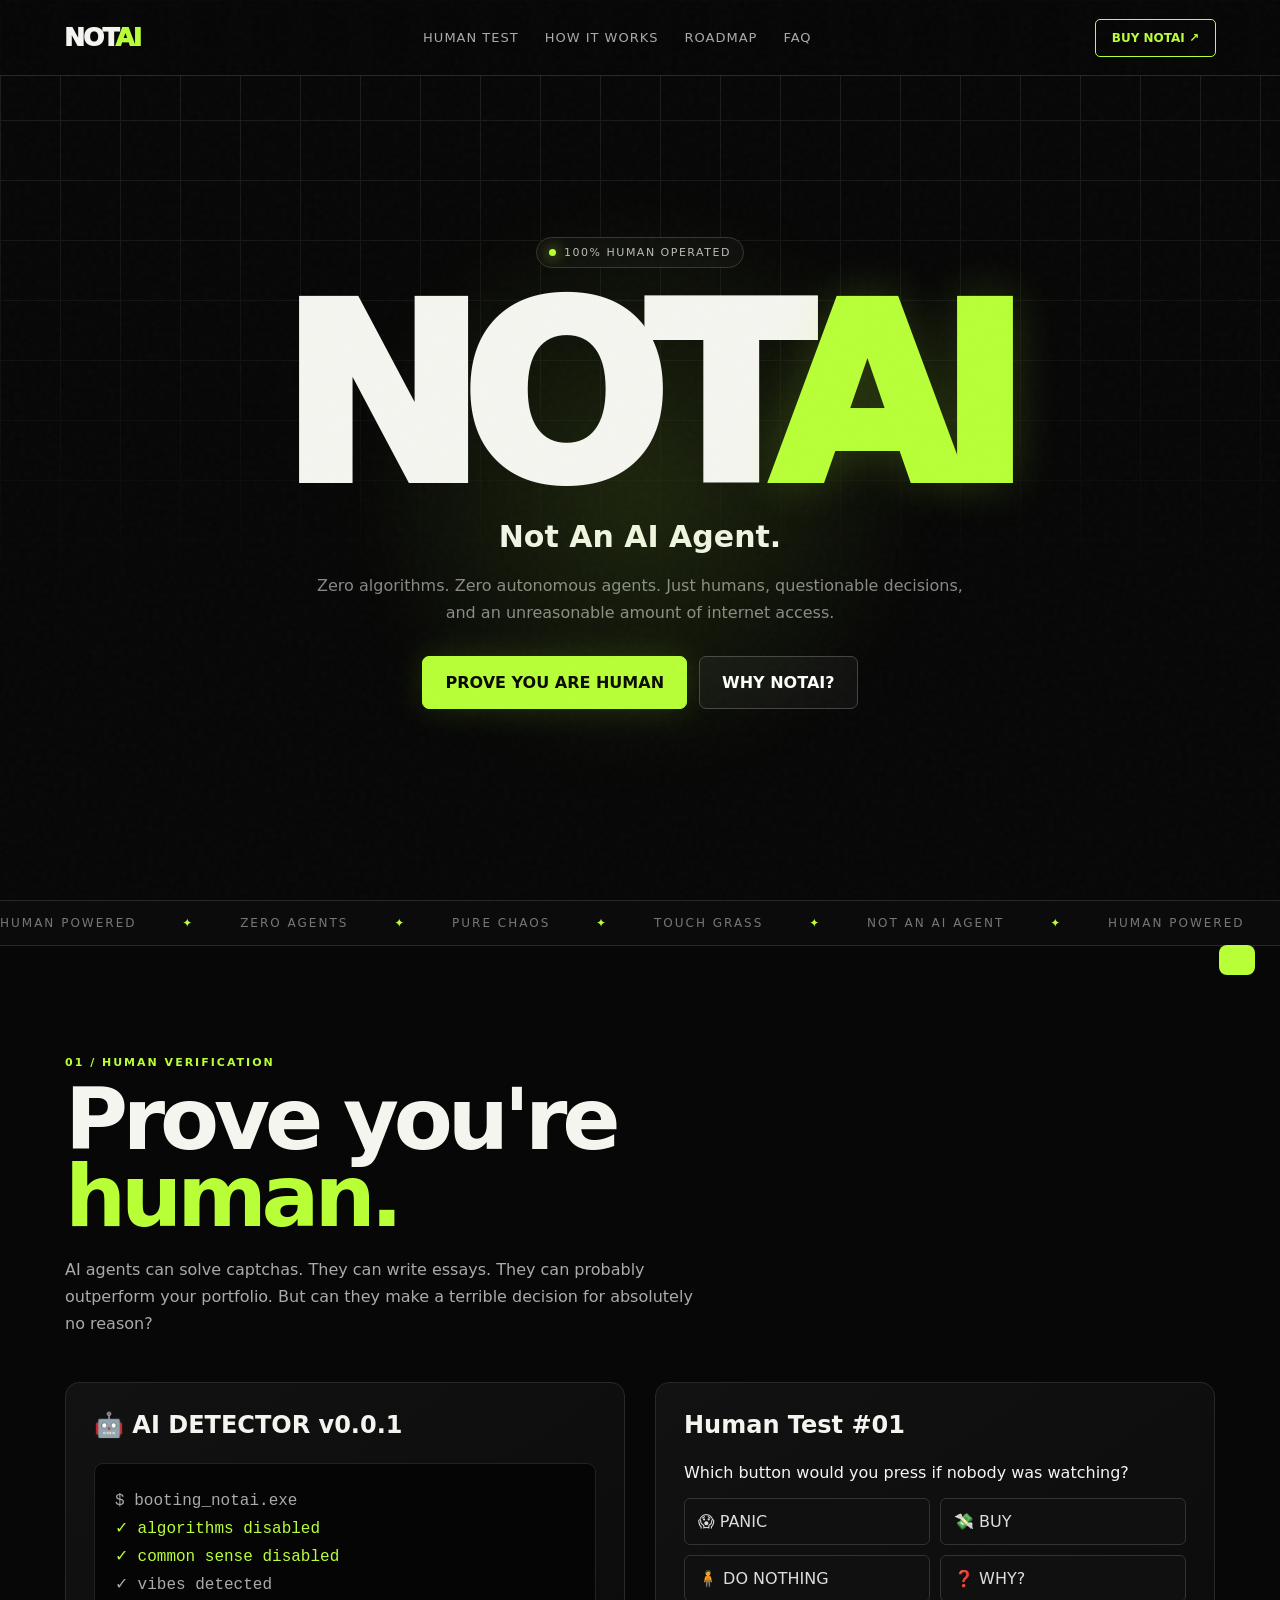
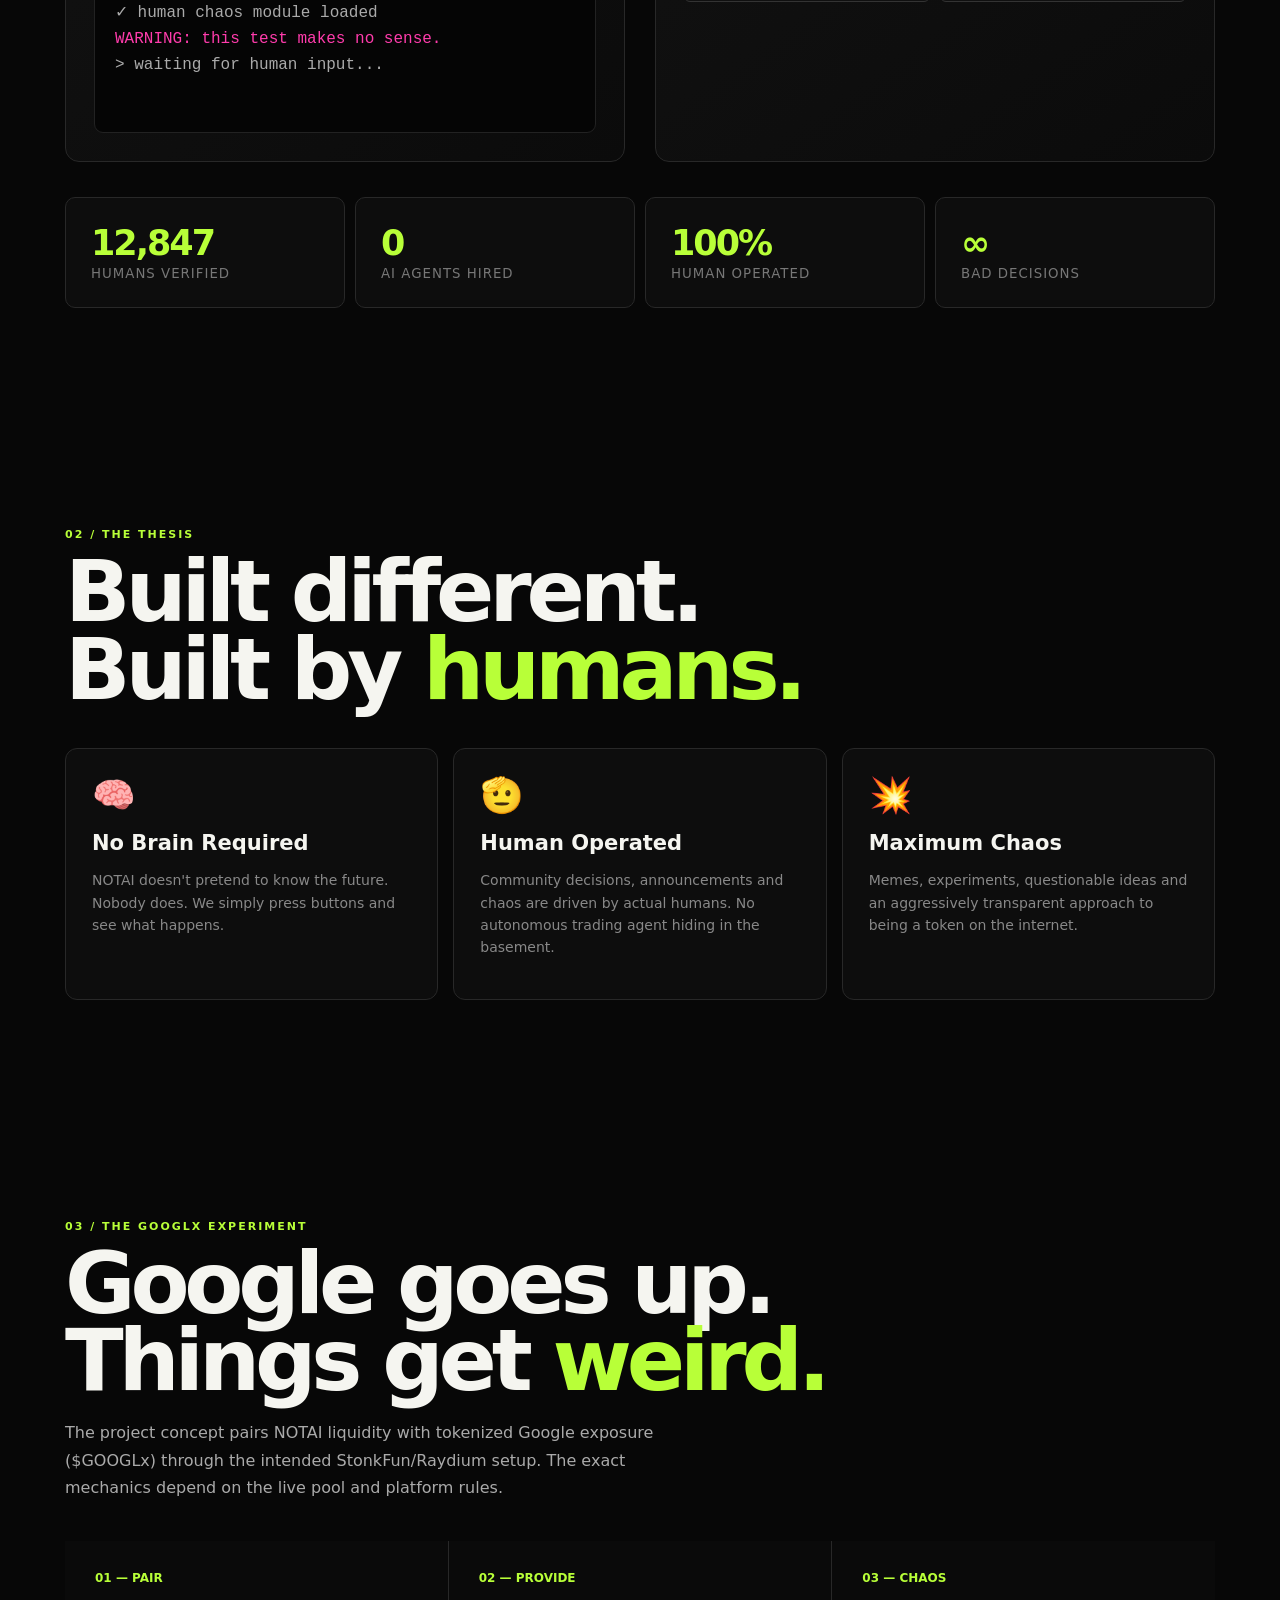
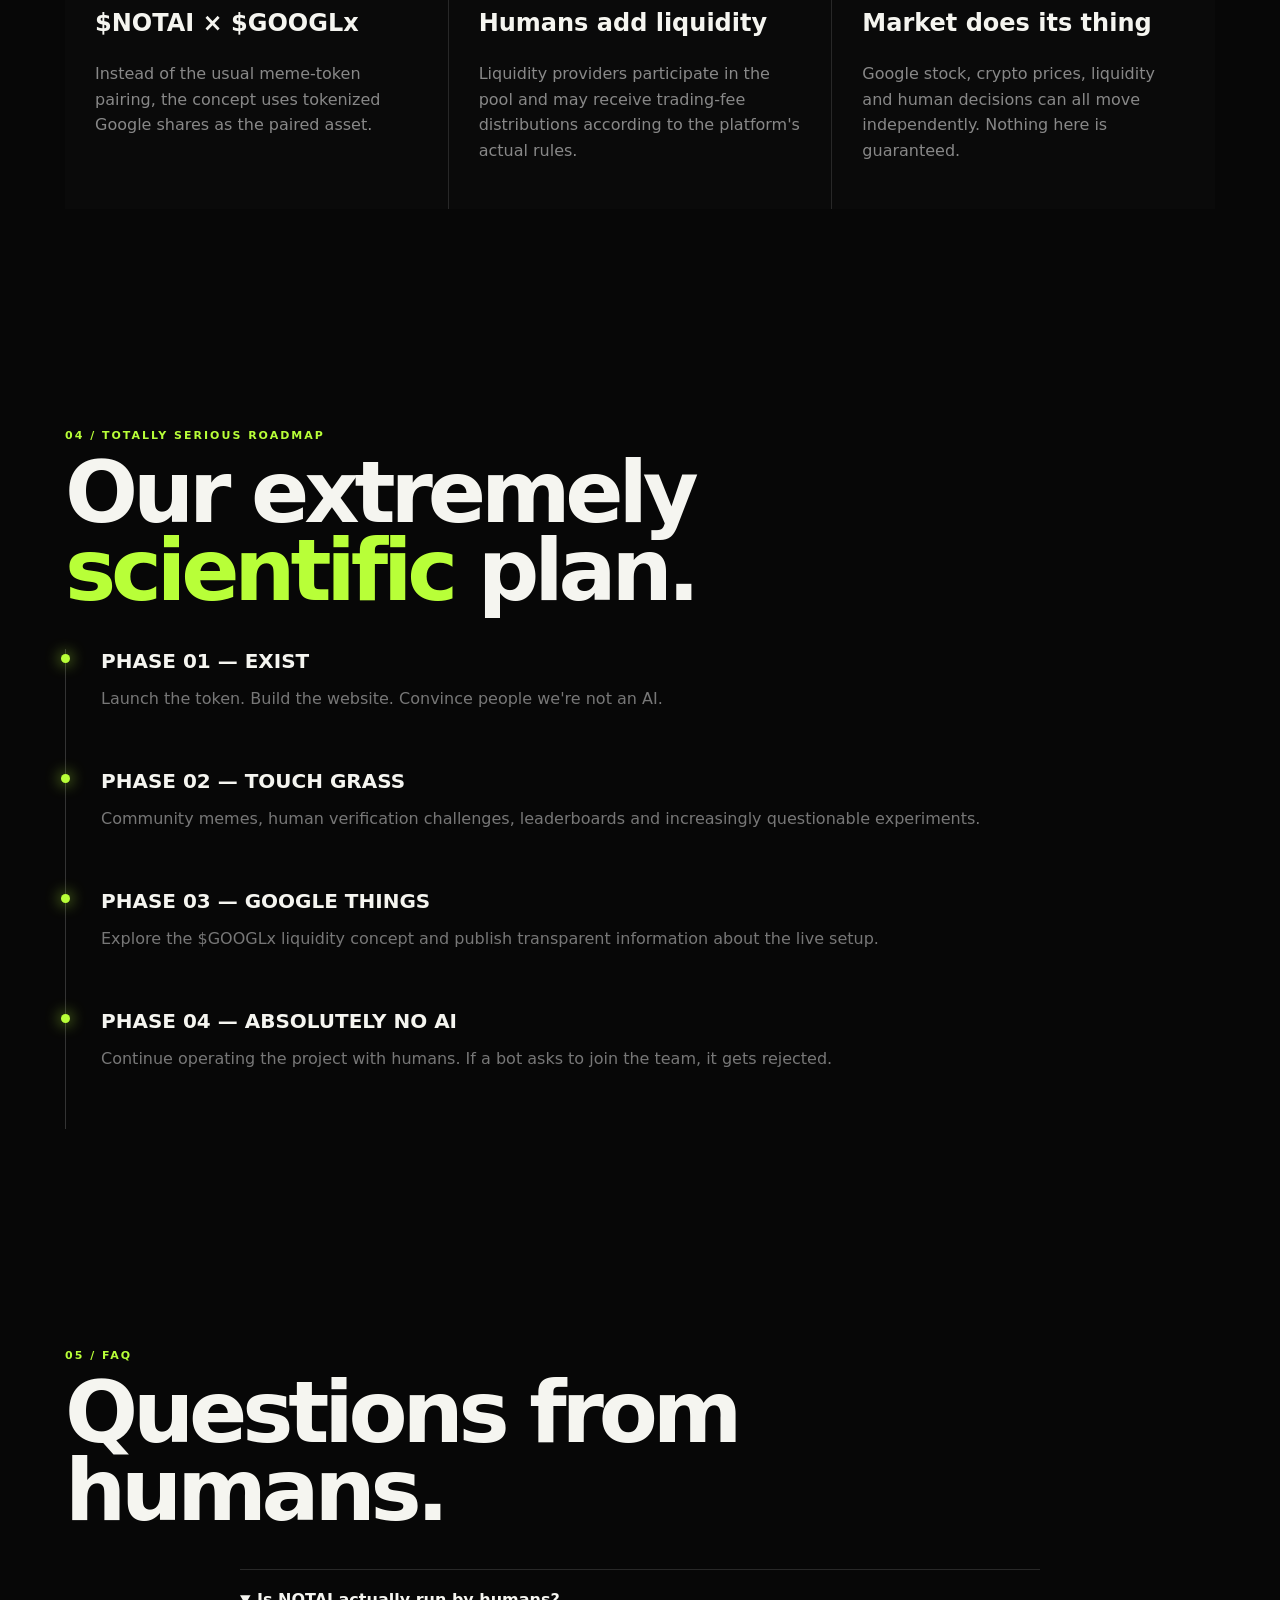
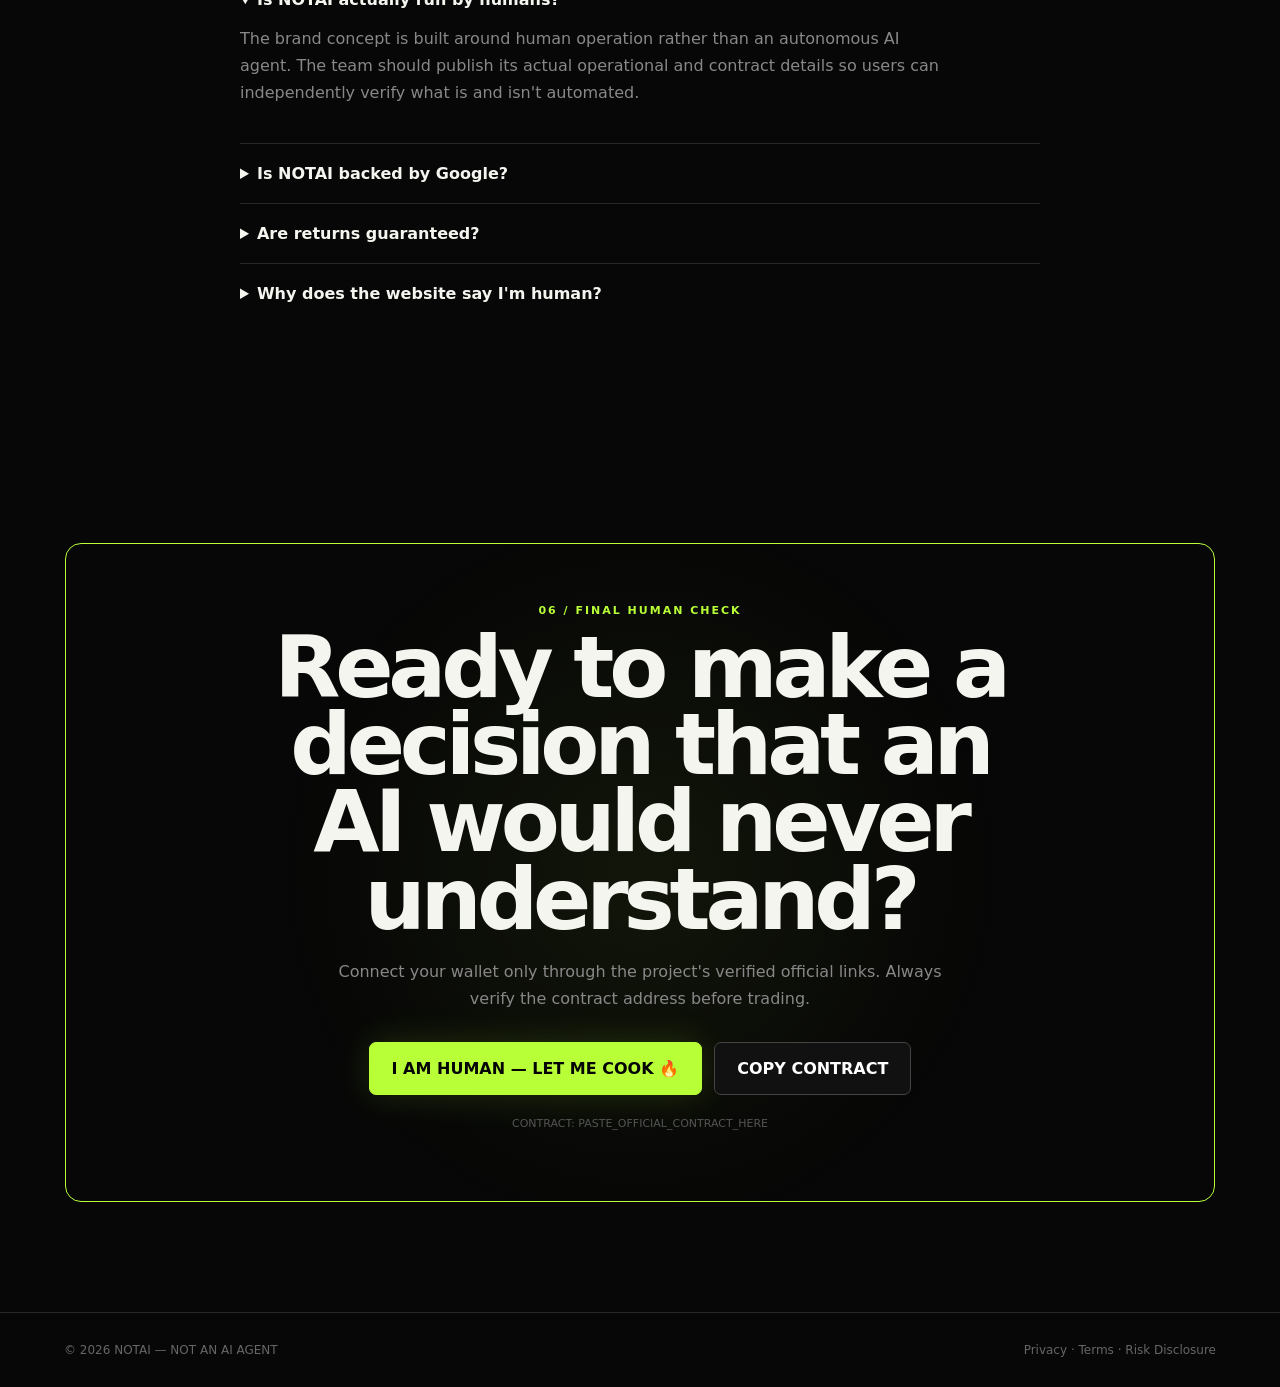
==== commit 0bcd0a63: "Add files via upload" ====
--- a/index.html
+++ b/index.html
@@ -1,98 +1,257 @@
-<!DOCTYPE html>
-<html lang="en">
-<head>
-  <meta charset="UTF-8">
-  <meta name="viewport" content="width=device-width, initial-scale=1.0">
-  <title>GENESIS</title>
-  <link rel="stylesheet" href="style.css">
-  <link href="https://fonts.googleapis.com/css2?family=Inter:wght@400;600;700&display=swap" rel="stylesheet">
-</head>
-<body>
-
-  <!-- NAVIGATION -->
-  <nav>
-    <ul>
-      <li><a href="index.html">Home</a></li>
-      <li><a href="ideas.html">Ideas</a></li>
-    </ul>
-  </nav>
-
-  <!-- HERO -->
-  <header id="hero">
-    <img src="images/genesis_logo.png" alt="GENESIS Logo" class="logo">
-    <h1>GENESIS</h1>
-    <p class="slogan">Every idea has a genesis</p>
-    <p class="subheadline">A community-driven incubator exploring the future of crypto projects.</p>
-  </header>
-
-  <!-- SECCIONES -->
-  <section id="about" class="fade-in">
-    <h2>About Genesis</h2>
-    <p>Genesis is a community-driven incubator for early crypto ideas...</p>
-  </section>
-
-  <section id="incubator" class="fade-in">
-    <h2>Incubator</h2>
-    <p>Propose, discuss, vote, and launch new crypto projects...</p>
-  </section>
-
-  <section id="token" class="fade-in">
-    <h2>GEN Token</h2>
-    <p>GEN powers the Genesis ecosystem: vote, propose, and earn rewards...</p>
-  </section>
-
-  <section id="projects" class="fade-in">
-    <h2>First Incubated Projects</h2>
-    <div class="project">
-      <h3>OpenAlpha</h3>
-      <p>A platform where crypto communities share early opportunities...</p>
-      <p>Status: 🗳️ Voting</p>
-    </div>
-    <div class="project">
-      <h3>ChainTools</h3>
-      <p>A toolkit of simple web3 tools for creators and builders.</p>
-      <p>Status: 💡 Idea</p>
-    </div>
-    <div class="project">
-      <h3>SignalDAO</h3>
-      <p>A community voting system to identify trending projects...</p>
-      <p>Status: 🚀 Launched</p>
-    </div>
-    <a href="ideas.html" class="button">See All Ideas & Vote</a>
-  </section>
-
-  <section id="propose" class="fade-in">
-    <h2>Propose Your Idea</h2>
-    <p>Submit your idea through the link below!</p>
-    <div class="form-container">
-      <a href="https://docs.google.com/forms/d/e/1FAIpQLSd36ym_ZU7Zngx3K0SfoXg7rkZ2U3Bpo2gOgF9W4e9AmagcFA/viewform?usp=sf_link" target="_blank" class="button">Submit Your Idea</a>
-    </div>
-  </section>
-
-  <section id="community" class="fade-in">
-    <h2>Community</h2>
-    <div class="buttons">
-      <a href="https://twitter.com/genesisdao" target="_blank" class="button">Twitter/X</a>
-      <a href="https://t.me/genesisdao" target="_blank" class="button">Telegram</a>
-      <a href="https://pump.fun" target="_blank" class="button">Pump.fun</a>
-    </div>
-  </section>
-
-  <!-- Fade-in script -->
-  <script>
-    const faders = document.querySelectorAll('.fade-in');
-    if ('IntersectionObserver' in window) {
-      const appearOnScroll = new IntersectionObserver((entries, observer) => {
-        entries.forEach(entry => {
-          if(entry.isIntersecting) {
-            entry.target.classList.add('appear');
-            observer.unobserve(entry.target);
-          }
-        });
-      }, { threshold: 0.1 });
-      faders.forEach(fader => appearOnScroll.observe(fader));
-    } else { faders.forEach(fader => faders.classList.add('appear')); }
-  </script>
-
-</body>
-</html>+<!DOCTYPE html>
+<html lang="en">
+<head>
+<meta charset="UTF-8">
+<meta name="viewport" content="width=device-width, initial-scale=1.0">
+<title>NOTAI — Not An AI Agent</title>
+<meta name="description" content="NOTAI — Not An AI Agent. 100% human-operated. Zero algorithms. Pure human chaos.">
+<style>
+:root{
+  --bg:#070707; --fg:#f5f5f0; --muted:#999; --lime:#b8ff38;
+  --pink:#ff3cac; --cyan:#39f5ff; --orange:#ff9f1c; --card:#111;
+  --line:#282828;
+}
+*{box-sizing:border-box}
+html{scroll-behavior:smooth}
+body{
+  margin:0;background:var(--bg);color:var(--fg);
+  font-family:Inter,ui-sans-serif,system-ui,-apple-system,BlinkMacSystemFont,"Segoe UI",sans-serif;
+  overflow-x:hidden;
+}
+a{color:inherit;text-decoration:none}
+button{font:inherit}
+.noise{position:fixed;inset:0;pointer-events:none;opacity:.035;z-index:50;background-image:url("data:image/svg+xml,%3Csvg viewBox='0 0 180 180' xmlns='http://www.w3.org/2000/svg'%3E%3Cfilter id='n'%3E%3CfeTurbulence type='fractalNoise' baseFrequency='.9' numOctaves='4' stitchTiles='stitch'/%3E%3C/filter%3E%3Crect width='100%25' height='100%25' filter='url(%23n)' opacity='.7'/%3E%3C/svg%3E")}
+.grid{position:fixed;inset:0;pointer-events:none;opacity:.1;background-image:linear-gradient(#fff 1px,transparent 1px),linear-gradient(90deg,#fff 1px,transparent 1px);background-size:60px 60px;mask-image:linear-gradient(to bottom,black,transparent 70%)}
+nav{height:76px;display:flex;align-items:center;justify-content:space-between;padding:0 5vw;border-bottom:1px solid var(--line);position:relative;z-index:10;background:#070707dd;backdrop-filter:blur(12px)}
+.logo{font-weight:1000;letter-spacing:-2px;font-size:25px}
+.logo span{color:var(--lime)}
+.navlinks{display:flex;gap:26px;color:#aaa;font-size:13px;text-transform:uppercase;letter-spacing:1px}
+.navlinks a:hover{color:var(--lime)}
+.navbtn{border:1px solid var(--lime);color:var(--lime);padding:11px 16px;border-radius:5px;font-weight:800;font-size:12px}
+.hero{min-height:calc(100vh - 76px);display:grid;place-items:center;text-align:center;padding:80px 20px 110px;position:relative}
+.hero:before{content:"";position:absolute;width:650px;height:650px;border-radius:50%;background:radial-gradient(circle,#b8ff3820,transparent 65%);filter:blur(20px)}
+.kicker{display:inline-flex;gap:8px;align-items:center;border:1px solid #333;background:#0d0d0d;padding:8px 12px;border-radius:100px;color:#bbb;font-size:11px;letter-spacing:1.5px;text-transform:uppercase}
+.dot{width:7px;height:7px;border-radius:50%;background:var(--lime);box-shadow:0 0 14px var(--lime);animation:pulse 1.2s infinite}
+@keyframes pulse{50%{opacity:.3;transform:scale(.7)}}
+h1{font-size:clamp(90px,19vw,260px);line-height:.75;letter-spacing:-.09em;margin:40px 0 28px;font-weight:1000;position:relative}
+h1 .green{color:var(--lime);text-shadow:0 0 50px #b8ff3830}
+.glitch{animation:glitch 4s infinite}
+@keyframes glitch{0%,94%,100%{transform:none}95%{transform:translate(3px,-2px)}96%{transform:translate(-3px,2px)}97%{transform:none}}
+.tagline{font-size:clamp(18px,3vw,30px);font-weight:800;max-width:780px;margin:auto}
+.sub{color:#888;max-width:650px;margin:18px auto 30px;line-height:1.7}
+.actions{display:flex;justify-content:center;gap:12px;flex-wrap:wrap}
+.btn{padding:16px 22px;border-radius:7px;border:1px solid #444;background:#111;color:white;font-weight:900;cursor:pointer;transition:.2s}
+.btn:hover{transform:translateY(-3px)}
+.btn.primary{background:var(--lime);color:#050505;border-color:var(--lime);box-shadow:0 0 35px #b8ff3825}
+.ticker{overflow:hidden;border-top:1px solid var(--line);border-bottom:1px solid var(--line);white-space:nowrap;background:#0b0b0b}
+.track{display:inline-block;padding:15px 0;animation:marquee 24s linear infinite;color:#777;font-size:12px;letter-spacing:2px}
+.track b{color:var(--lime);margin:0 40px}
+@keyframes marquee{to{transform:translateX(-50%)}}
+section{padding:110px 5vw;position:relative}
+.container{max-width:1150px;margin:auto}
+.eyebrow{color:var(--lime);font-size:11px;font-weight:900;letter-spacing:2px;text-transform:uppercase;margin-bottom:12px}
+h2{font-size:clamp(42px,7vw,86px);letter-spacing:-.06em;line-height:.9;margin:0 0 20px}
+.lead{color:#aaa;max-width:650px;line-height:1.7}
+.verify{display:grid;grid-template-columns:1fr 1fr;gap:30px;margin-top:45px}
+.panel{border:1px solid var(--line);background:linear-gradient(145deg,#121212,#0b0b0b);border-radius:14px;padding:28px}
+.panel h3{margin-top:0;font-size:24px}
+.terminal{font-family:"Courier New",monospace;background:#050505;border:1px solid #222;border-radius:9px;padding:20px;color:#aaa;min-height:270px}
+.termline{margin:8px 0}.green{color:var(--lime)}.pink{color:var(--pink)}.cyan{color:var(--cyan)}
+.challenge{margin-top:20px;color:white;font-weight:800;font-family:inherit}
+.answers{display:grid;grid-template-columns:1fr 1fr;gap:10px;margin-top:15px}
+.answer{background:#101010;border:1px solid #333;color:#ddd;padding:13px;border-radius:6px;cursor:pointer;text-align:left}
+.answer:hover{border-color:var(--lime);color:var(--lime)}
+#result{margin-top:16px;min-height:22px;font-weight:900}
+.stats{display:grid;grid-template-columns:repeat(4,1fr);gap:10px;margin-top:35px}
+.stat{border:1px solid var(--line);padding:25px;border-radius:10px;background:#0d0d0d}
+.stat strong{display:block;font-size:35px;color:var(--lime);letter-spacing:-2px}
+.stat small{color:#777;text-transform:uppercase;letter-spacing:1px}
+.cards{display:grid;grid-template-columns:repeat(3,1fr);gap:15px;margin-top:40px}
+.card{border:1px solid var(--line);padding:26px;border-radius:12px;background:#0d0d0d;transition:.25s}
+.card:hover{transform:translateY(-5px);border-color:#555}
+.icon{font-size:35px;margin-bottom:15px}
+.card h3{font-size:21px;margin:0 0 10px}.card p{color:#888;line-height:1.6;font-size:14px}
+.steps{display:grid;grid-template-columns:repeat(3,1fr);gap:1px;background:var(--line);margin-top:40px}
+.step{background:#0a0a0a;padding:30px;min-height:220px}
+.num{font-size:12px;color:var(--lime);font-weight:900}
+.step h3{font-size:24px}
+.step p{color:#888;line-height:1.6}
+.road{border-left:1px solid #333;margin-top:40px}
+.phase{position:relative;padding:0 0 45px 35px}
+.phase:before{content:"";position:absolute;left:-5px;top:5px;width:9px;height:9px;background:var(--lime);border-radius:50%;box-shadow:0 0 15px var(--lime)}
+.phase h3{margin:0;font-size:20px}.phase p{color:#777}
+.faq{max-width:800px;margin:40px auto 0}
+details{border-top:1px solid var(--line);padding:20px 0}
+summary{cursor:pointer;font-weight:800}
+details p{color:#888;line-height:1.7;max-width:700px}
+.cta{border:1px solid var(--lime);border-radius:16px;padding:60px 30px;text-align:center;background:radial-gradient(circle at center,#b8ff3810,transparent 55%)}
+.cta h2{max-width:750px;margin:0 auto 20px}
+footer{border-top:1px solid var(--line);padding:30px 5vw;color:#666;font-size:12px;display:flex;justify-content:space-between;gap:20px;flex-wrap:wrap}
+.toast{position:fixed;bottom:25px;right:25px;background:var(--lime);color:#050505;padding:15px 18px;border-radius:8px;font-weight:900;transform:translateY(100px);transition:.3s;z-index:100}
+.toast.show{transform:none}
+.confetti{position:fixed;z-index:90;width:7px;height:14px;top:-20px;animation:fall 1.8s linear forwards}
+@keyframes fall{to{transform:translateY(110vh) rotate(720deg);opacity:0}}
+@media(max-width:800px){
+ .navlinks{display:none}.verify,.cards,.steps{grid-template-columns:1fr}.stats{grid-template-columns:1fr 1fr}
+ section{padding:75px 5vw}.hero{padding-top:60px} h1{font-size:28vw}
+}
+</style>
+</head>
+<body>
+<div class="noise"></div><div class="grid"></div>
+
+<nav>
+  <a class="logo" href="#">NOT<span>AI</span></a>
+  <div class="navlinks"><a href="#human">Human Test</a><a href="#how">How it works</a><a href="#roadmap">Roadmap</a><a href="#faq">FAQ</a></div>
+  <a class="navbtn" href="#buy">BUY NOTAI ↗</a>
+</nav>
+
+<header class="hero">
+ <div>
+  <div class="kicker"><span class="dot"></span> 100% HUMAN OPERATED</div>
+  <h1 class="glitch">NOT<span class="green">AI</span></h1>
+  <div class="tagline">Not An AI Agent.</div>
+  <p class="sub">Zero algorithms. Zero autonomous agents. Just humans, questionable decisions, and an unreasonable amount of internet access.</p>
+  <div class="actions"><a class="btn primary" href="#human">PROVE YOU ARE HUMAN</a><a class="btn" href="#how">WHY NOTAI?</a></div>
+ </div>
+</header>
+
+<div class="ticker"><div class="track">
+  HUMAN POWERED <b>✦</b> ZERO AGENTS <b>✦</b> PURE CHAOS <b>✦</b> TOUCH GRASS <b>✦</b> NOT AN AI AGENT <b>✦</b> HUMAN POWERED <b>✦</b> ZERO AGENTS <b>✦</b> PURE CHAOS <b>✦</b> TOUCH GRASS <b>✦</b> NOT AN AI AGENT <b>✦</b>
+</div></div>
+
+<section id="human">
+ <div class="container">
+  <div class="eyebrow">01 / HUMAN VERIFICATION</div>
+  <h2>Prove you're<br><span class="green">human.</span></h2>
+  <p class="lead">AI agents can solve captchas. They can write essays. They can probably outperform your portfolio. But can they make a terrible decision for absolutely no reason?</p>
+  <div class="verify">
+   <div class="panel">
+    <h3>🤖 AI DETECTOR v0.0.1</h3>
+    <div class="terminal">
+      <div class="termline">$ booting_notai.exe</div>
+      <div class="termline green">✓ algorithms disabled</div>
+      <div class="termline green">✓ common sense disabled</div>
+      <div class="termline">✓ vibes detected</div>
+      <div class="termline">✓ human chaos module loaded</div>
+      <div class="termline pink">WARNING: this test makes no sense.</div>
+      <div class="termline" id="terminalStatus">> waiting for human input...</div>
+    </div>
+   </div>
+   <div class="panel">
+    <h3>Human Test #01</h3>
+    <p>Which button would you press if nobody was watching?</p>
+    <div class="answers">
+      <button class="answer" onclick="verifyHuman('PANIC')">😱 PANIC</button>
+      <button class="answer" onclick="verifyHuman('BUY')">💸 BUY</button>
+      <button class="answer" onclick="verifyHuman('DO NOTHING')">🧍 DO NOTHING</button>
+      <button class="answer" onclick="verifyHuman('WHY')">❓ WHY?</button>
+    </div>
+    <div id="result"></div>
+   </div>
+  </div>
+  <div class="stats">
+   <div class="stat"><strong id="humans">12,847</strong><small>humans verified</small></div>
+   <div class="stat"><strong>0</strong><small>AI agents hired</small></div>
+   <div class="stat"><strong>100%</strong><small>human operated</small></div>
+   <div class="stat"><strong>∞</strong><small>bad decisions</small></div>
+  </div>
+ </div>
+</section>
+
+<section id="how">
+ <div class="container">
+  <div class="eyebrow">02 / THE THESIS</div>
+  <h2>Built different.<br>Built by <span class="green">humans.</span></h2>
+  <div class="cards">
+   <div class="card"><div class="icon">🧠</div><h3>No Brain Required</h3><p>NOTAI doesn't pretend to know the future. Nobody does. We simply press buttons and see what happens.</p></div>
+   <div class="card"><div class="icon">🫡</div><h3>Human Operated</h3><p>Community decisions, announcements and chaos are driven by actual humans. No autonomous trading agent hiding in the basement.</p></div>
+   <div class="card"><div class="icon">💥</div><h3>Maximum Chaos</h3><p>Memes, experiments, questionable ideas and an aggressively transparent approach to being a token on the internet.</p></div>
+  </div>
+ </div>
+</section>
+
+<section>
+ <div class="container">
+  <div class="eyebrow">03 / THE GOOGLx EXPERIMENT</div>
+  <h2>Google goes up.<br>Things get <span class="green">weird.</span></h2>
+  <p class="lead">The project concept pairs NOTAI liquidity with tokenized Google exposure ($GOOGLx) through the intended StonkFun/Raydium setup. The exact mechanics depend on the live pool and platform rules.</p>
+  <div class="steps">
+   <div class="step"><div class="num">01 — PAIR</div><h3>$NOTAI × $GOOGLx</h3><p>Instead of the usual meme-token pairing, the concept uses tokenized Google shares as the paired asset.</p></div>
+   <div class="step"><div class="num">02 — PROVIDE</div><h3>Humans add liquidity</h3><p>Liquidity providers participate in the pool and may receive trading-fee distributions according to the platform's actual rules.</p></div>
+   <div class="step"><div class="num">03 — CHAOS</div><h3>Market does its thing</h3><p>Google stock, crypto prices, liquidity and human decisions can all move independently. Nothing here is guaranteed.</p></div>
+  </div>
+ </div>
+</section>
+
+<section id="roadmap">
+ <div class="container">
+  <div class="eyebrow">04 / TOTALLY SERIOUS ROADMAP</div>
+  <h2>Our extremely<br><span class="green">scientific</span> plan.</h2>
+  <div class="road">
+   <div class="phase"><h3>PHASE 01 — EXIST</h3><p>Launch the token. Build the website. Convince people we're not an AI.</p></div>
+   <div class="phase"><h3>PHASE 02 — TOUCH GRASS</h3><p>Community memes, human verification challenges, leaderboards and increasingly questionable experiments.</p></div>
+   <div class="phase"><h3>PHASE 03 — GOOGLE THINGS</h3><p>Explore the $GOOGLx liquidity concept and publish transparent information about the live setup.</p></div>
+   <div class="phase"><h3>PHASE 04 — ABSOLUTELY NO AI</h3><p>Continue operating the project with humans. If a bot asks to join the team, it gets rejected.</p></div>
+  </div>
+ </div>
+</section>
+
+<section id="faq">
+ <div class="container">
+  <div class="eyebrow">05 / FAQ</div>
+  <h2>Questions from<br>humans.</h2>
+  <div class="faq">
+   <details open><summary>Is NOTAI actually run by humans?</summary><p>The brand concept is built around human operation rather than an autonomous AI agent. The team should publish its actual operational and contract details so users can independently verify what is and isn't automated.</p></details>
+   <details><summary>Is NOTAI backed by Google?</summary><p>Do not interpret the $GOOGLx concept as Google endorsing, sponsoring, or guaranteeing NOTAI. Any tokenized-stock pairing is subject to the relevant platform, token, liquidity and market risks.</p></details>
+   <details><summary>Are returns guaranteed?</summary><p>No. Crypto assets and liquidity positions can lose value. Trading fees, token prices, liquidity and any distributions can vary. Nothing on this site is a promise of profit.</p></details>
+   <details><summary>Why does the website say I'm human?</summary><p>Because you clicked a button. That's the entire scientific methodology.</p></details>
+  </div>
+ </div>
+</section>
+
+<section id="buy">
+ <div class="container">
+  <div class="cta">
+   <div class="eyebrow">06 / FINAL HUMAN CHECK</div>
+   <h2>Ready to make a decision that an AI would never understand?</h2>
+   <p class="sub">Connect your wallet only through the project's verified official links. Always verify the contract address before trading.</p>
+   <div class="actions"><button class="btn primary" onclick="buy()">I AM HUMAN — LET ME COOK 🔥</button><button class="btn" onclick="copyContract()">COPY CONTRACT</button></div>
+   <p style="font-size:11px;color:#555;margin-top:22px">CONTRACT: <span id="contract">PASTE_OFFICIAL_CONTRACT_HERE</span></p>
+  </div>
+ </div>
+</section>
+
+<footer><div>© 2026 NOTAI — NOT AN AI AGENT</div><div>Privacy · Terms · Risk Disclosure</div></footer>
+<div class="toast" id="toast"></div>
+
+<script>
+let verified=false;
+function verifyHuman(choice){
+  verified=true;
+  document.getElementById('terminalStatus').innerHTML='<span class="green">> HUMAN DETECTED — questionable choice accepted.</span>';
+  document.getElementById('result').innerHTML='🎉 HUMAN VERIFIED! Your trading bad decisions are now unlocked.';
+  document.getElementById('result').style.color='#b8ff38';
+  document.getElementById('humans').textContent=(12848+Math.floor(Math.random()*31)).toLocaleString();
+  confetti();
+}
+function confetti(){
+  for(let i=0;i<65;i++){
+    const x=document.createElement('i'); x.className='confetti';
+    x.style.left=Math.random()*100+'vw';
+    x.style.background=['#b8ff38','#ff3cac','#39f5ff','#ff9f1c','#fff'][Math.floor(Math.random()*5)];
+    x.style.animationDelay=Math.random()*.5+'s';
+    x.style.transform='rotate('+Math.random()*360+'deg)';
+    document.body.appendChild(x); setTimeout(()=>x.remove(),2300);
+  }
+}
+function toast(msg){const t=document.getElementById('toast');t.textContent=msg;t.classList.add('show');setTimeout(()=>t.classList.remove('show'),2600)}
+function buy(){if(!verified){toast('⚠️ HUMAN VERIFICATION REQUIRED');document.getElementById('human').scrollIntoView({behavior:'smooth'});return}toast('🚀 HUMAN VERIFIED — add your official DEX link here.')}
+async function copyContract(){
+ const c=document.getElementById('contract').textContent;
+ if(c.includes('PASTE_')){toast('⚠️ Add the official contract address first.');return}
+ try{await navigator.clipboard.writeText(c);toast('✓ Contract copied');}catch(e){toast(c)}
+}
+</script>
+</body>
+</html>
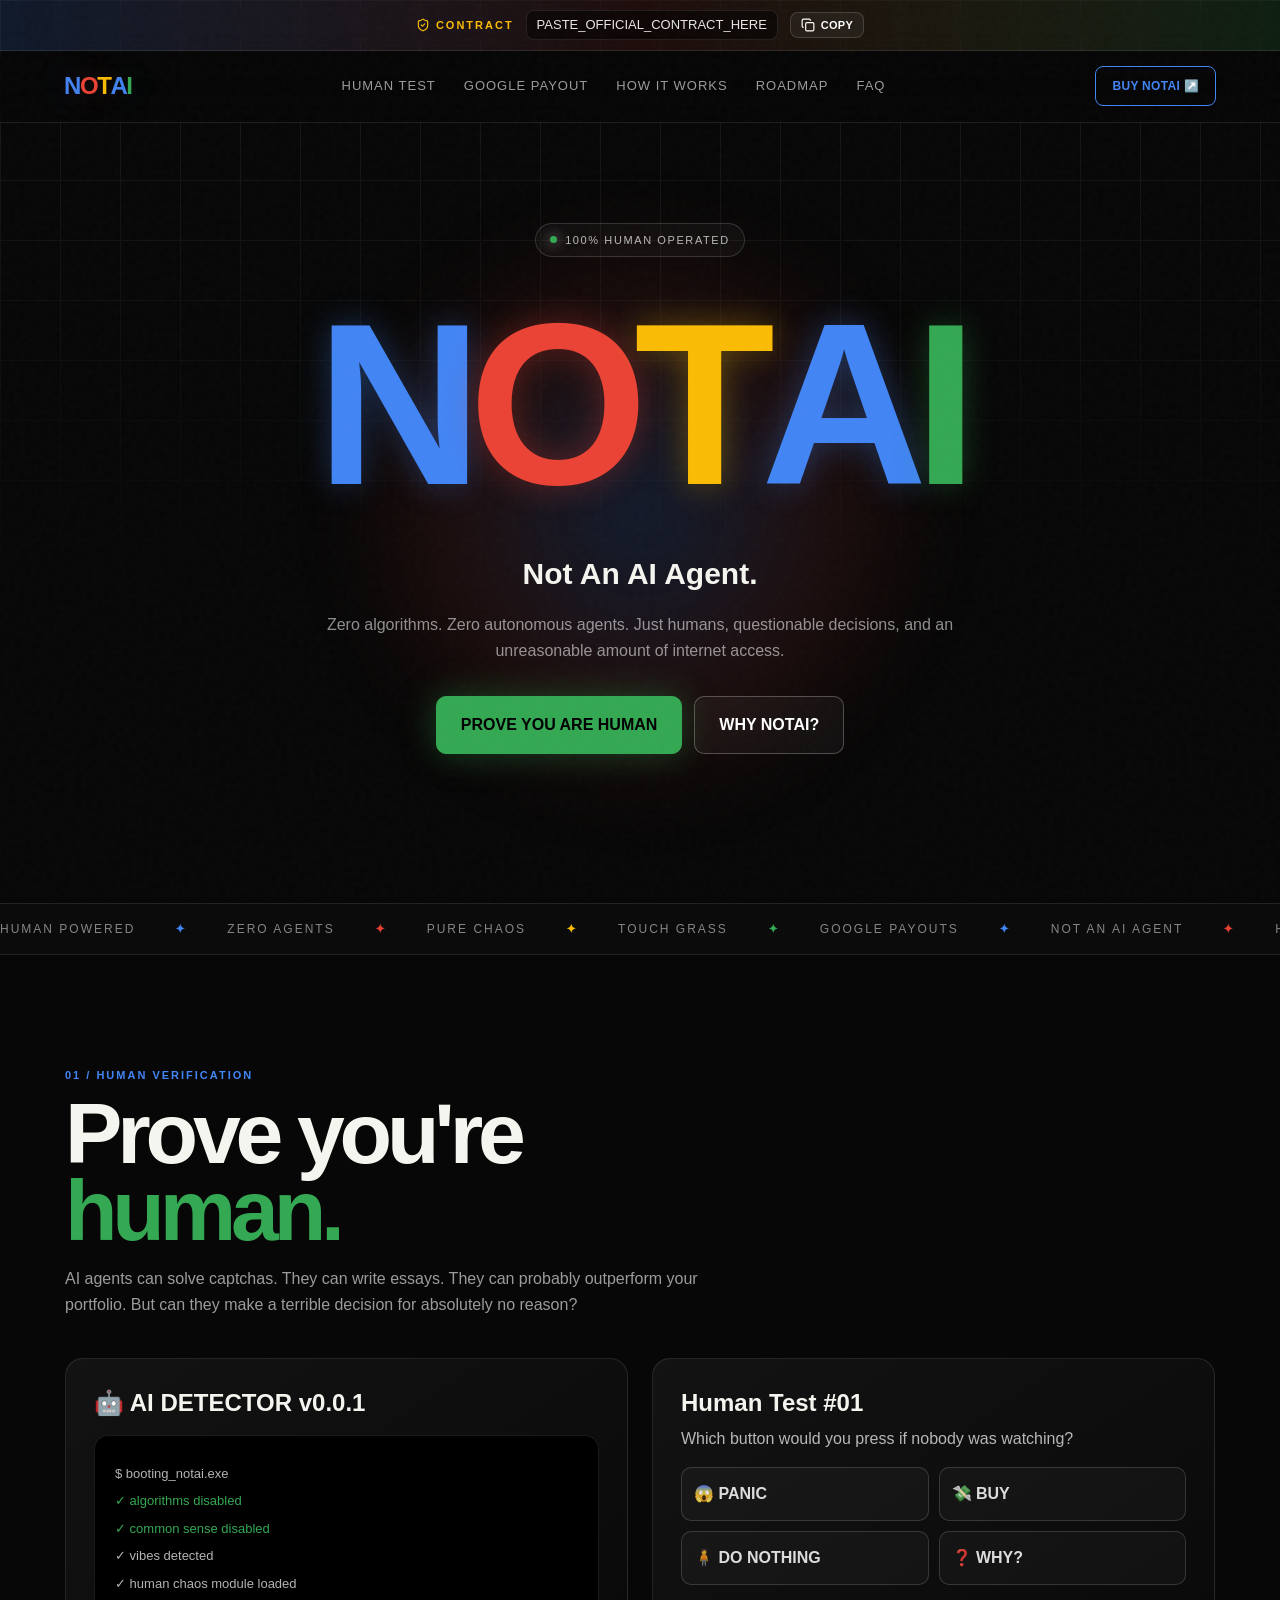
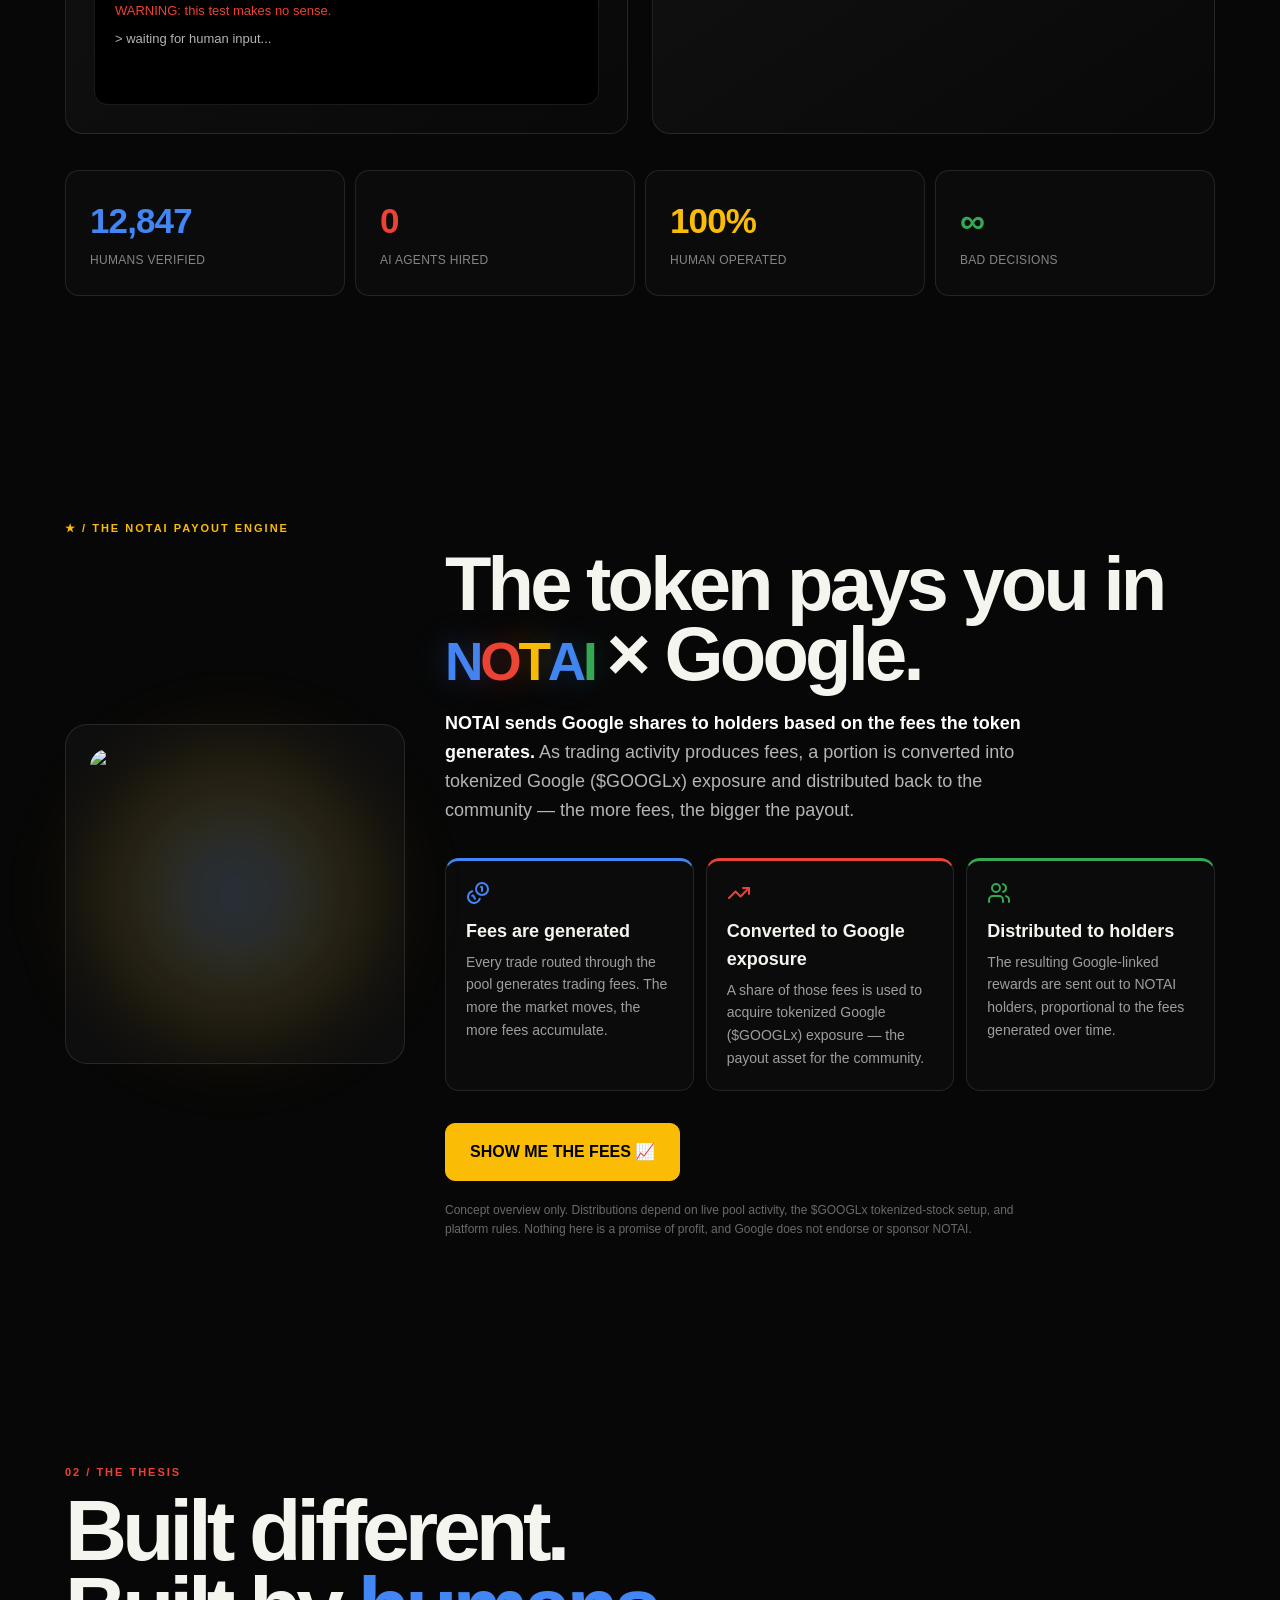
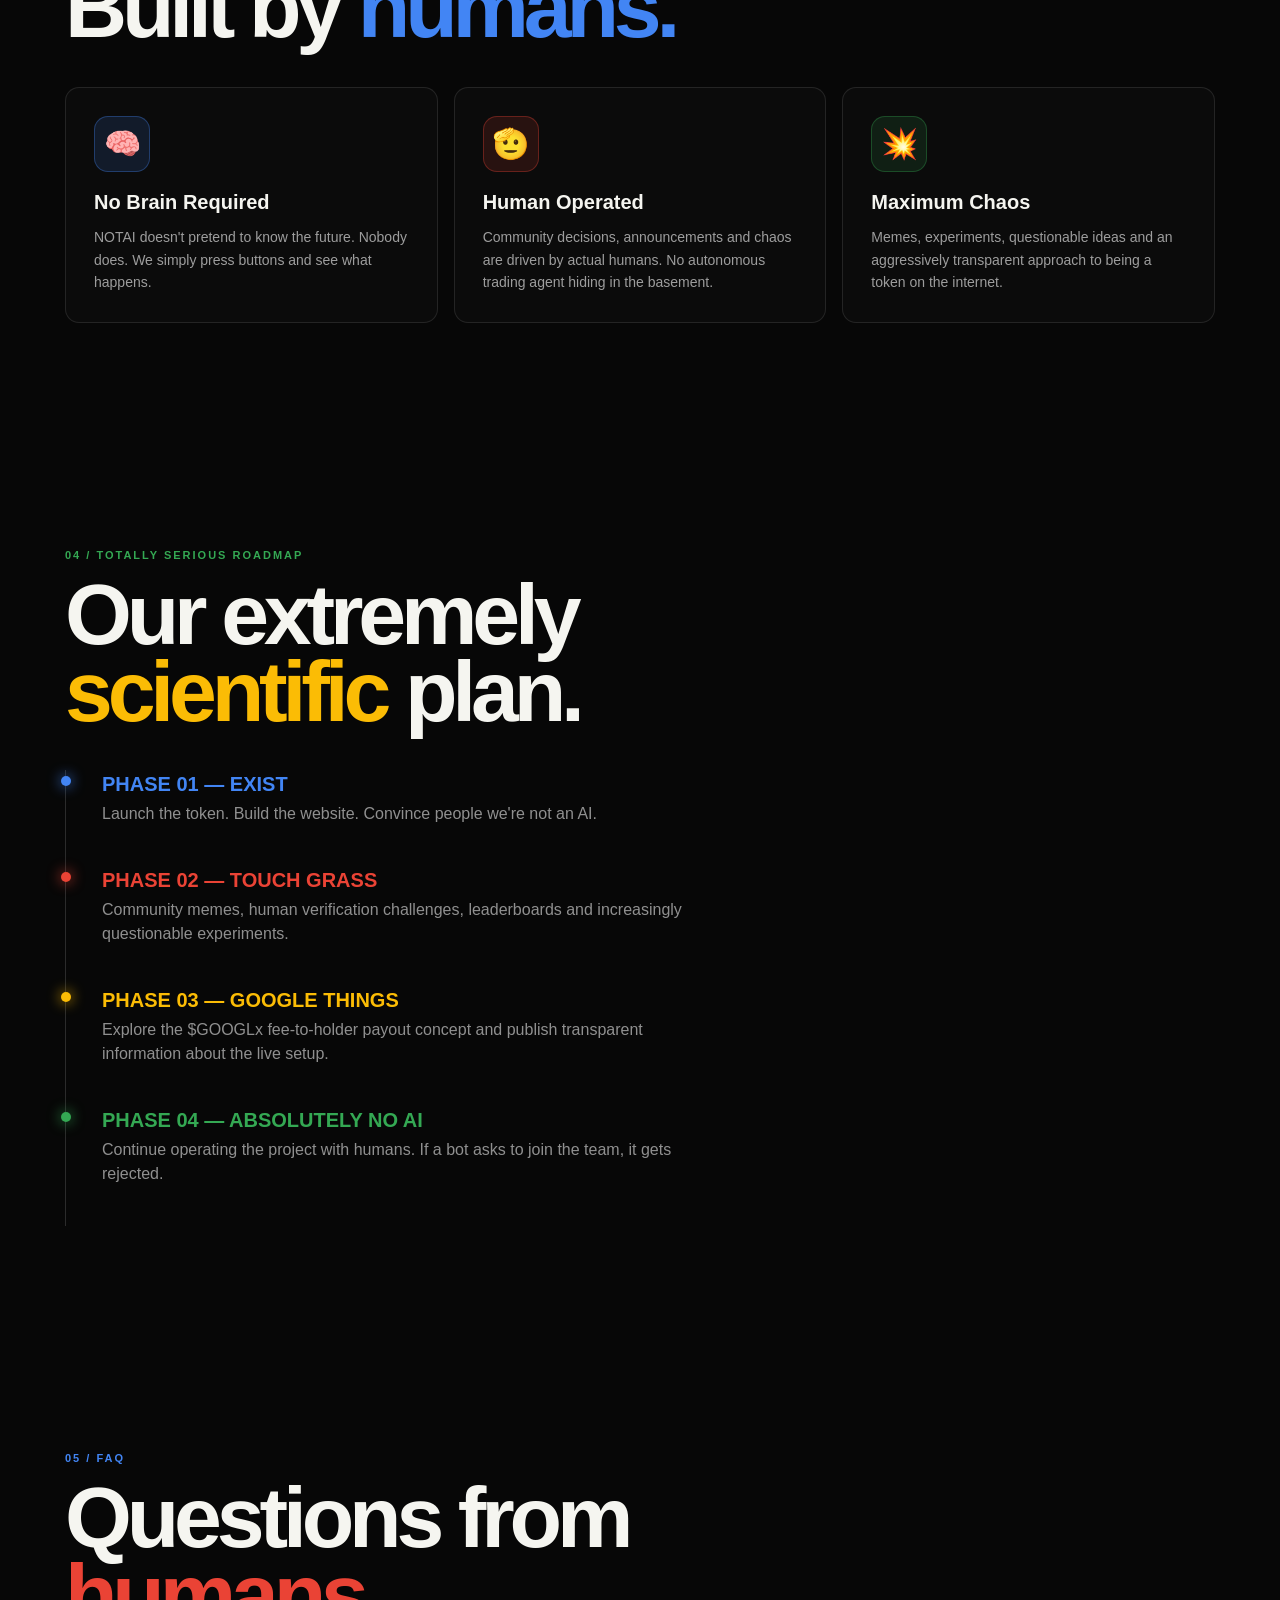
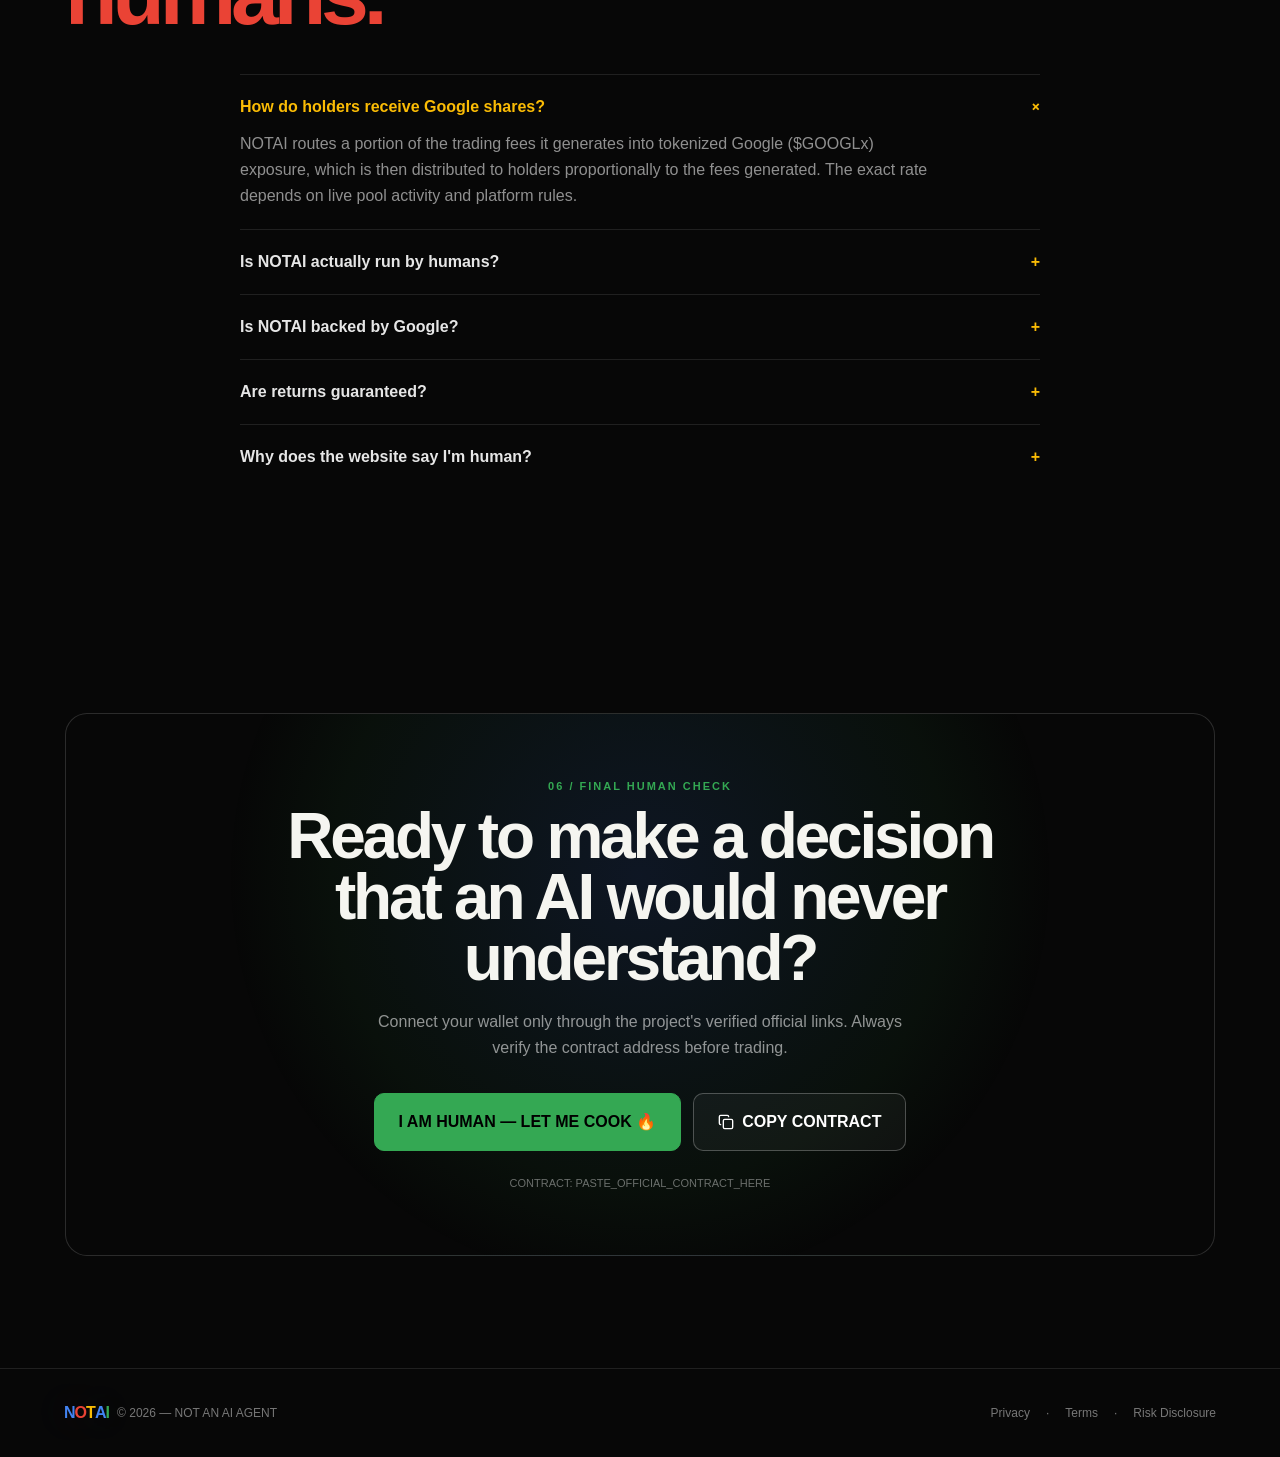
==== commit e055077d: "Add files via upload" ====
--- a/index.html
+++ b/index.html
@@ -1,257 +1 @@
-<!DOCTYPE html>
-<html lang="en">
-<head>
-<meta charset="UTF-8">
-<meta name="viewport" content="width=device-width, initial-scale=1.0">
-<title>NOTAI — Not An AI Agent</title>
-<meta name="description" content="NOTAI — Not An AI Agent. 100% human-operated. Zero algorithms. Pure human chaos.">
-<style>
-:root{
-  --bg:#070707; --fg:#f5f5f0; --muted:#999; --lime:#b8ff38;
-  --pink:#ff3cac; --cyan:#39f5ff; --orange:#ff9f1c; --card:#111;
-  --line:#282828;
-}
-*{box-sizing:border-box}
-html{scroll-behavior:smooth}
-body{
-  margin:0;background:var(--bg);color:var(--fg);
-  font-family:Inter,ui-sans-serif,system-ui,-apple-system,BlinkMacSystemFont,"Segoe UI",sans-serif;
-  overflow-x:hidden;
-}
-a{color:inherit;text-decoration:none}
-button{font:inherit}
-.noise{position:fixed;inset:0;pointer-events:none;opacity:.035;z-index:50;background-image:url("data:image/svg+xml,%3Csvg viewBox='0 0 180 180' xmlns='http://www.w3.org/2000/svg'%3E%3Cfilter id='n'%3E%3CfeTurbulence type='fractalNoise' baseFrequency='.9' numOctaves='4' stitchTiles='stitch'/%3E%3C/filter%3E%3Crect width='100%25' height='100%25' filter='url(%23n)' opacity='.7'/%3E%3C/svg%3E")}
-.grid{position:fixed;inset:0;pointer-events:none;opacity:.1;background-image:linear-gradient(#fff 1px,transparent 1px),linear-gradient(90deg,#fff 1px,transparent 1px);background-size:60px 60px;mask-image:linear-gradient(to bottom,black,transparent 70%)}
-nav{height:76px;display:flex;align-items:center;justify-content:space-between;padding:0 5vw;border-bottom:1px solid var(--line);position:relative;z-index:10;background:#070707dd;backdrop-filter:blur(12px)}
-.logo{font-weight:1000;letter-spacing:-2px;font-size:25px}
-.logo span{color:var(--lime)}
-.navlinks{display:flex;gap:26px;color:#aaa;font-size:13px;text-transform:uppercase;letter-spacing:1px}
-.navlinks a:hover{color:var(--lime)}
-.navbtn{border:1px solid var(--lime);color:var(--lime);padding:11px 16px;border-radius:5px;font-weight:800;font-size:12px}
-.hero{min-height:calc(100vh - 76px);display:grid;place-items:center;text-align:center;padding:80px 20px 110px;position:relative}
-.hero:before{content:"";position:absolute;width:650px;height:650px;border-radius:50%;background:radial-gradient(circle,#b8ff3820,transparent 65%);filter:blur(20px)}
-.kicker{display:inline-flex;gap:8px;align-items:center;border:1px solid #333;background:#0d0d0d;padding:8px 12px;border-radius:100px;color:#bbb;font-size:11px;letter-spacing:1.5px;text-transform:uppercase}
-.dot{width:7px;height:7px;border-radius:50%;background:var(--lime);box-shadow:0 0 14px var(--lime);animation:pulse 1.2s infinite}
-@keyframes pulse{50%{opacity:.3;transform:scale(.7)}}
-h1{font-size:clamp(90px,19vw,260px);line-height:.75;letter-spacing:-.09em;margin:40px 0 28px;font-weight:1000;position:relative}
-h1 .green{color:var(--lime);text-shadow:0 0 50px #b8ff3830}
-.glitch{animation:glitch 4s infinite}
-@keyframes glitch{0%,94%,100%{transform:none}95%{transform:translate(3px,-2px)}96%{transform:translate(-3px,2px)}97%{transform:none}}
-.tagline{font-size:clamp(18px,3vw,30px);font-weight:800;max-width:780px;margin:auto}
-.sub{color:#888;max-width:650px;margin:18px auto 30px;line-height:1.7}
-.actions{display:flex;justify-content:center;gap:12px;flex-wrap:wrap}
-.btn{padding:16px 22px;border-radius:7px;border:1px solid #444;background:#111;color:white;font-weight:900;cursor:pointer;transition:.2s}
-.btn:hover{transform:translateY(-3px)}
-.btn.primary{background:var(--lime);color:#050505;border-color:var(--lime);box-shadow:0 0 35px #b8ff3825}
-.ticker{overflow:hidden;border-top:1px solid var(--line);border-bottom:1px solid var(--line);white-space:nowrap;background:#0b0b0b}
-.track{display:inline-block;padding:15px 0;animation:marquee 24s linear infinite;color:#777;font-size:12px;letter-spacing:2px}
-.track b{color:var(--lime);margin:0 40px}
-@keyframes marquee{to{transform:translateX(-50%)}}
-section{padding:110px 5vw;position:relative}
-.container{max-width:1150px;margin:auto}
-.eyebrow{color:var(--lime);font-size:11px;font-weight:900;letter-spacing:2px;text-transform:uppercase;margin-bottom:12px}
-h2{font-size:clamp(42px,7vw,86px);letter-spacing:-.06em;line-height:.9;margin:0 0 20px}
-.lead{color:#aaa;max-width:650px;line-height:1.7}
-.verify{display:grid;grid-template-columns:1fr 1fr;gap:30px;margin-top:45px}
-.panel{border:1px solid var(--line);background:linear-gradient(145deg,#121212,#0b0b0b);border-radius:14px;padding:28px}
-.panel h3{margin-top:0;font-size:24px}
-.terminal{font-family:"Courier New",monospace;background:#050505;border:1px solid #222;border-radius:9px;padding:20px;color:#aaa;min-height:270px}
-.termline{margin:8px 0}.green{color:var(--lime)}.pink{color:var(--pink)}.cyan{color:var(--cyan)}
-.challenge{margin-top:20px;color:white;font-weight:800;font-family:inherit}
-.answers{display:grid;grid-template-columns:1fr 1fr;gap:10px;margin-top:15px}
-.answer{background:#101010;border:1px solid #333;color:#ddd;padding:13px;border-radius:6px;cursor:pointer;text-align:left}
-.answer:hover{border-color:var(--lime);color:var(--lime)}
-#result{margin-top:16px;min-height:22px;font-weight:900}
-.stats{display:grid;grid-template-columns:repeat(4,1fr);gap:10px;margin-top:35px}
-.stat{border:1px solid var(--line);padding:25px;border-radius:10px;background:#0d0d0d}
-.stat strong{display:block;font-size:35px;color:var(--lime);letter-spacing:-2px}
-.stat small{color:#777;text-transform:uppercase;letter-spacing:1px}
-.cards{display:grid;grid-template-columns:repeat(3,1fr);gap:15px;margin-top:40px}
-.card{border:1px solid var(--line);padding:26px;border-radius:12px;background:#0d0d0d;transition:.25s}
-.card:hover{transform:translateY(-5px);border-color:#555}
-.icon{font-size:35px;margin-bottom:15px}
-.card h3{font-size:21px;margin:0 0 10px}.card p{color:#888;line-height:1.6;font-size:14px}
-.steps{display:grid;grid-template-columns:repeat(3,1fr);gap:1px;background:var(--line);margin-top:40px}
-.step{background:#0a0a0a;padding:30px;min-height:220px}
-.num{font-size:12px;color:var(--lime);font-weight:900}
-.step h3{font-size:24px}
-.step p{color:#888;line-height:1.6}
-.road{border-left:1px solid #333;margin-top:40px}
-.phase{position:relative;padding:0 0 45px 35px}
-.phase:before{content:"";position:absolute;left:-5px;top:5px;width:9px;height:9px;background:var(--lime);border-radius:50%;box-shadow:0 0 15px var(--lime)}
-.phase h3{margin:0;font-size:20px}.phase p{color:#777}
-.faq{max-width:800px;margin:40px auto 0}
-details{border-top:1px solid var(--line);padding:20px 0}
-summary{cursor:pointer;font-weight:800}
-details p{color:#888;line-height:1.7;max-width:700px}
-.cta{border:1px solid var(--lime);border-radius:16px;padding:60px 30px;text-align:center;background:radial-gradient(circle at center,#b8ff3810,transparent 55%)}
-.cta h2{max-width:750px;margin:0 auto 20px}
-footer{border-top:1px solid var(--line);padding:30px 5vw;color:#666;font-size:12px;display:flex;justify-content:space-between;gap:20px;flex-wrap:wrap}
-.toast{position:fixed;bottom:25px;right:25px;background:var(--lime);color:#050505;padding:15px 18px;border-radius:8px;font-weight:900;transform:translateY(100px);transition:.3s;z-index:100}
-.toast.show{transform:none}
-.confetti{position:fixed;z-index:90;width:7px;height:14px;top:-20px;animation:fall 1.8s linear forwards}
-@keyframes fall{to{transform:translateY(110vh) rotate(720deg);opacity:0}}
-@media(max-width:800px){
- .navlinks{display:none}.verify,.cards,.steps{grid-template-columns:1fr}.stats{grid-template-columns:1fr 1fr}
- section{padding:75px 5vw}.hero{padding-top:60px} h1{font-size:28vw}
-}
-</style>
-</head>
-<body>
-<div class="noise"></div><div class="grid"></div>
-
-<nav>
-  <a class="logo" href="#">NOT<span>AI</span></a>
-  <div class="navlinks"><a href="#human">Human Test</a><a href="#how">How it works</a><a href="#roadmap">Roadmap</a><a href="#faq">FAQ</a></div>
-  <a class="navbtn" href="#buy">BUY NOTAI ↗</a>
-</nav>
-
-<header class="hero">
- <div>
-  <div class="kicker"><span class="dot"></span> 100% HUMAN OPERATED</div>
-  <h1 class="glitch">NOT<span class="green">AI</span></h1>
-  <div class="tagline">Not An AI Agent.</div>
-  <p class="sub">Zero algorithms. Zero autonomous agents. Just humans, questionable decisions, and an unreasonable amount of internet access.</p>
-  <div class="actions"><a class="btn primary" href="#human">PROVE YOU ARE HUMAN</a><a class="btn" href="#how">WHY NOTAI?</a></div>
- </div>
-</header>
-
-<div class="ticker"><div class="track">
-  HUMAN POWERED <b>✦</b> ZERO AGENTS <b>✦</b> PURE CHAOS <b>✦</b> TOUCH GRASS <b>✦</b> NOT AN AI AGENT <b>✦</b> HUMAN POWERED <b>✦</b> ZERO AGENTS <b>✦</b> PURE CHAOS <b>✦</b> TOUCH GRASS <b>✦</b> NOT AN AI AGENT <b>✦</b>
-</div></div>
-
-<section id="human">
- <div class="container">
-  <div class="eyebrow">01 / HUMAN VERIFICATION</div>
-  <h2>Prove you're<br><span class="green">human.</span></h2>
-  <p class="lead">AI agents can solve captchas. They can write essays. They can probably outperform your portfolio. But can they make a terrible decision for absolutely no reason?</p>
-  <div class="verify">
-   <div class="panel">
-    <h3>🤖 AI DETECTOR v0.0.1</h3>
-    <div class="terminal">
-      <div class="termline">$ booting_notai.exe</div>
-      <div class="termline green">✓ algorithms disabled</div>
-      <div class="termline green">✓ common sense disabled</div>
-      <div class="termline">✓ vibes detected</div>
-      <div class="termline">✓ human chaos module loaded</div>
-      <div class="termline pink">WARNING: this test makes no sense.</div>
-      <div class="termline" id="terminalStatus">> waiting for human input...</div>
-    </div>
-   </div>
-   <div class="panel">
-    <h3>Human Test #01</h3>
-    <p>Which button would you press if nobody was watching?</p>
-    <div class="answers">
-      <button class="answer" onclick="verifyHuman('PANIC')">😱 PANIC</button>
-      <button class="answer" onclick="verifyHuman('BUY')">💸 BUY</button>
-      <button class="answer" onclick="verifyHuman('DO NOTHING')">🧍 DO NOTHING</button>
-      <button class="answer" onclick="verifyHuman('WHY')">❓ WHY?</button>
-    </div>
-    <div id="result"></div>
-   </div>
-  </div>
-  <div class="stats">
-   <div class="stat"><strong id="humans">12,847</strong><small>humans verified</small></div>
-   <div class="stat"><strong>0</strong><small>AI agents hired</small></div>
-   <div class="stat"><strong>100%</strong><small>human operated</small></div>
-   <div class="stat"><strong>∞</strong><small>bad decisions</small></div>
-  </div>
- </div>
-</section>
-
-<section id="how">
- <div class="container">
-  <div class="eyebrow">02 / THE THESIS</div>
-  <h2>Built different.<br>Built by <span class="green">humans.</span></h2>
-  <div class="cards">
-   <div class="card"><div class="icon">🧠</div><h3>No Brain Required</h3><p>NOTAI doesn't pretend to know the future. Nobody does. We simply press buttons and see what happens.</p></div>
-   <div class="card"><div class="icon">🫡</div><h3>Human Operated</h3><p>Community decisions, announcements and chaos are driven by actual humans. No autonomous trading agent hiding in the basement.</p></div>
-   <div class="card"><div class="icon">💥</div><h3>Maximum Chaos</h3><p>Memes, experiments, questionable ideas and an aggressively transparent approach to being a token on the internet.</p></div>
-  </div>
- </div>
-</section>
-
-<section>
- <div class="container">
-  <div class="eyebrow">03 / THE GOOGLx EXPERIMENT</div>
-  <h2>Google goes up.<br>Things get <span class="green">weird.</span></h2>
-  <p class="lead">The project concept pairs NOTAI liquidity with tokenized Google exposure ($GOOGLx) through the intended StonkFun/Raydium setup. The exact mechanics depend on the live pool and platform rules.</p>
-  <div class="steps">
-   <div class="step"><div class="num">01 — PAIR</div><h3>$NOTAI × $GOOGLx</h3><p>Instead of the usual meme-token pairing, the concept uses tokenized Google shares as the paired asset.</p></div>
-   <div class="step"><div class="num">02 — PROVIDE</div><h3>Humans add liquidity</h3><p>Liquidity providers participate in the pool and may receive trading-fee distributions according to the platform's actual rules.</p></div>
-   <div class="step"><div class="num">03 — CHAOS</div><h3>Market does its thing</h3><p>Google stock, crypto prices, liquidity and human decisions can all move independently. Nothing here is guaranteed.</p></div>
-  </div>
- </div>
-</section>
-
-<section id="roadmap">
- <div class="container">
-  <div class="eyebrow">04 / TOTALLY SERIOUS ROADMAP</div>
-  <h2>Our extremely<br><span class="green">scientific</span> plan.</h2>
-  <div class="road">
-   <div class="phase"><h3>PHASE 01 — EXIST</h3><p>Launch the token. Build the website. Convince people we're not an AI.</p></div>
-   <div class="phase"><h3>PHASE 02 — TOUCH GRASS</h3><p>Community memes, human verification challenges, leaderboards and increasingly questionable experiments.</p></div>
-   <div class="phase"><h3>PHASE 03 — GOOGLE THINGS</h3><p>Explore the $GOOGLx liquidity concept and publish transparent information about the live setup.</p></div>
-   <div class="phase"><h3>PHASE 04 — ABSOLUTELY NO AI</h3><p>Continue operating the project with humans. If a bot asks to join the team, it gets rejected.</p></div>
-  </div>
- </div>
-</section>
-
-<section id="faq">
- <div class="container">
-  <div class="eyebrow">05 / FAQ</div>
-  <h2>Questions from<br>humans.</h2>
-  <div class="faq">
-   <details open><summary>Is NOTAI actually run by humans?</summary><p>The brand concept is built around human operation rather than an autonomous AI agent. The team should publish its actual operational and contract details so users can independently verify what is and isn't automated.</p></details>
-   <details><summary>Is NOTAI backed by Google?</summary><p>Do not interpret the $GOOGLx concept as Google endorsing, sponsoring, or guaranteeing NOTAI. Any tokenized-stock pairing is subject to the relevant platform, token, liquidity and market risks.</p></details>
-   <details><summary>Are returns guaranteed?</summary><p>No. Crypto assets and liquidity positions can lose value. Trading fees, token prices, liquidity and any distributions can vary. Nothing on this site is a promise of profit.</p></details>
-   <details><summary>Why does the website say I'm human?</summary><p>Because you clicked a button. That's the entire scientific methodology.</p></details>
-  </div>
- </div>
-</section>
-
-<section id="buy">
- <div class="container">
-  <div class="cta">
-   <div class="eyebrow">06 / FINAL HUMAN CHECK</div>
-   <h2>Ready to make a decision that an AI would never understand?</h2>
-   <p class="sub">Connect your wallet only through the project's verified official links. Always verify the contract address before trading.</p>
-   <div class="actions"><button class="btn primary" onclick="buy()">I AM HUMAN — LET ME COOK 🔥</button><button class="btn" onclick="copyContract()">COPY CONTRACT</button></div>
-   <p style="font-size:11px;color:#555;margin-top:22px">CONTRACT: <span id="contract">PASTE_OFFICIAL_CONTRACT_HERE</span></p>
-  </div>
- </div>
-</section>
-
-<footer><div>© 2026 NOTAI — NOT AN AI AGENT</div><div>Privacy · Terms · Risk Disclosure</div></footer>
-<div class="toast" id="toast"></div>
-
-<script>
-let verified=false;
-function verifyHuman(choice){
-  verified=true;
-  document.getElementById('terminalStatus').innerHTML='<span class="green">> HUMAN DETECTED — questionable choice accepted.</span>';
-  document.getElementById('result').innerHTML='🎉 HUMAN VERIFIED! Your trading bad decisions are now unlocked.';
-  document.getElementById('result').style.color='#b8ff38';
-  document.getElementById('humans').textContent=(12848+Math.floor(Math.random()*31)).toLocaleString();
-  confetti();
-}
-function confetti(){
-  for(let i=0;i<65;i++){
-    const x=document.createElement('i'); x.className='confetti';
-    x.style.left=Math.random()*100+'vw';
-    x.style.background=['#b8ff38','#ff3cac','#39f5ff','#ff9f1c','#fff'][Math.floor(Math.random()*5)];
-    x.style.animationDelay=Math.random()*.5+'s';
-    x.style.transform='rotate('+Math.random()*360+'deg)';
-    document.body.appendChild(x); setTimeout(()=>x.remove(),2300);
-  }
-}
-function toast(msg){const t=document.getElementById('toast');t.textContent=msg;t.classList.add('show');setTimeout(()=>t.classList.remove('show'),2600)}
-function buy(){if(!verified){toast('⚠️ HUMAN VERIFICATION REQUIRED');document.getElementById('human').scrollIntoView({behavior:'smooth'});return}toast('🚀 HUMAN VERIFIED — add your official DEX link here.')}
-async function copyContract(){
- const c=document.getElementById('contract').textContent;
- if(c.includes('PASTE_')){toast('⚠️ Add the official contract address first.');return}
- try{await navigator.clipboard.writeText(c);toast('✓ Contract copied');}catch(e){toast(c)}
-}
-</script>
-</body>
-</html>
+<!DOCTYPE html><html><head><meta charset="utf-8"><meta name="download_date" content="2026-09-26T20:47:51.062Z"/><meta name="viewport" content="width=device-width, initial-scale=1"><link rel="preload" href="_next/static/immutable/media/2f13ad8e538108e0-s.p.2opg_g5lzx1nr.woff2" as="font" type="font/woff2"><link rel="preload" href="_next/static/immutable/media/83afe278b6a6bb3c-s.p.45535valc9rzk.woff2" as="font" type="font/woff2"><link rel="preload" as="image" href="images/notai-logo.png"><link rel="stylesheet" href="_next/static/immutable/chunks/3yu9zz9qs-h4t.css" data-precedence="next"><link rel="preload" as="script" fetchpriority="low" href="_next/static/immutable/chunks/43-jrprgouzyl.js"><script src="_next/static/immutable/chunks/29gvjrn2m762o.js" async=""></script><script src="_next/static/immutable/chunks/2w5dfa3x2ntv7.js" async=""></script><script src="_next/static/immutable/chunks/0kuao7qlcc4uu.js" async=""></script><script src="_next/static/immutable/chunks/turbopack-15sn3sps-x0p5.js" async=""></script><script src="_next/static/immutable/chunks/0r72gmiqja_q3.js" async=""></script><script src="_next/static/immutable/chunks/3kqo2cytyl1yq.js" async=""></script><meta name="theme-color" content="#070707"><meta name="color-scheme" content="dark"><title>NOTAI — Not An AI Agent</title><meta name="description" content="NOTAI is 100% human-operated. The token sends Google shares to holders based on the fees it generates. Zero algorithms. Pure human chaos."><meta name="generator" content="v0.app"><meta name="next-size-adjust" content=""><script src="_next/static/immutable/chunks/0c0hxoamwjsbw.js" nomodule=""></script></head><body class="antialiased font-sans"><div hidden=""><!--$--><!--/$--></div><main class="relative min-h-screen overflow-x-hidden bg-[#070707] text-[#f5f5f0]"><div aria-hidden="true" class="pointer-events-none fixed inset-0 z-[60] opacity-[0.035]" style="background-image:url(&quot;data:image/svg+xml,%3Csvg viewBox='0 0 180 180' xmlns='http://www.w3.org/2000/svg'%3E%3Cfilter id='n'%3E%3CfeTurbulence type='fractalNoise' baseFrequency='.9' numOctaves='4' stitchTiles='stitch'/%3E%3C/filter%3E%3Crect width='100%25' height='100%25' filter='url(%23n)' opacity='.7'/%3E%3C/svg%3E&quot;)"></div><div aria-hidden="true" class="pointer-events-none fixed inset-0 z-0 opacity-[0.08]" style="background-image:linear-gradient(#fff 1px,transparent 1px),linear-gradient(90deg,#fff 1px,transparent 1px);background-size:60px 60px;mask-image:linear-gradient(to bottom, black, transparent 70%);-webkit-mask-image:linear-gradient(to bottom, black, transparent 70%)"></div><div class="relative z-10"><div class="sticky top-0 z-40 border-b border-white/10 bg-gradient-to-r from-[#4285F4]/15 via-[#EA4335]/10 to-[#34A853]/15 backdrop-blur-md"><div class="mx-auto flex max-w-[1150px] flex-wrap items-center justify-center gap-x-3 gap-y-1.5 px-4 py-2.5 text-center"><span class="flex items-center gap-1.5 text-[11px] font-black uppercase tracking-[2px] text-[#FBBC05]"><svg xmlns="http://www.w3.org/2000/svg" width="24" height="24" viewBox="0 0 24 24" fill="none" stroke="currentColor" stroke-width="2" stroke-linecap="round" stroke-linejoin="round" class="lucide lucide-shield-check h-3.5 w-3.5" aria-hidden="true"><path d="M20 13c0 5-3.5 7.5-7.66 8.95a1 1 0 0 1-.67-.01C7.5 20.5 4 18 4 13V6a1 1 0 0 1 1-1c2 0 4.5-1.2 6.24-2.72a1.17 1.17 0 0 1 1.52 0C14.51 3.81 17 5 19 5a1 1 0 0 1 1 1z"></path><path d="m9 12 2 2 4-4"></path></svg>Contract</span><code class="max-w-full truncate rounded-md border border-white/10 bg-black/50 px-2.5 py-1 font-mono text-[12px] text-white/90 sm:text-[13px]">PASTE_OFFICIAL_CONTRACT_HERE</code><button class="group flex items-center gap-1.5 rounded-md border border-white/15 bg-white/5 px-2.5 py-1 text-[11px] font-black uppercase tracking-wide text-white transition hover:border-[#34A853] hover:text-[#34A853]"><svg xmlns="http://www.w3.org/2000/svg" width="24" height="24" viewBox="0 0 24 24" fill="none" stroke="currentColor" stroke-width="2" stroke-linecap="round" stroke-linejoin="round" class="lucide lucide-copy h-3.5 w-3.5" aria-hidden="true"><rect width="14" height="14" x="8" y="8" rx="2" ry="2"></rect><path d="M4 16c-1.1 0-2-.9-2-2V4c0-1.1.9-2 2-2h10c1.1 0 2 .9 2 2"></path></svg>Copy</button></div></div><nav class="sticky top-[41px] z-30 flex h-[72px] items-center justify-between border-b border-white/10 bg-[#070707]/85 px-[5vw] backdrop-blur-xl"><a href="index.html" class="flex items-center gap-2"><span class="inline-flex font-black tracking-[-0.06em] text-2xl"><span style="color:#4285F4;text-shadow:0 0 34px #4285F455">N</span><span style="color:#EA4335;text-shadow:0 0 34px #EA433555">O</span><span style="color:#FBBC05;text-shadow:0 0 34px #FBBC0555">T</span><span style="color:#4285F4;text-shadow:0 0 34px #4285F455">A</span><span style="color:#34A853;text-shadow:0 0 34px #34A85355">I</span></span></a><div class="hidden items-center gap-7 text-[13px] uppercase tracking-[1px] text-white/60 md:flex"><a href="index.html" class="transition hover:text-[#FBBC05]">Human Test</a><a href="index.html" class="transition hover:text-[#FBBC05]">Google Payout</a><a href="index.html" class="transition hover:text-[#FBBC05]">How it works</a><a href="index.html" class="transition hover:text-[#FBBC05]">Roadmap</a><a href="index.html" class="transition hover:text-[#FBBC05]">FAQ</a></div><button class="rounded-md border border-[#4285F4] px-4 py-2.5 text-[12px] font-black uppercase tracking-wide text-[#4285F4] transition hover:bg-[#4285F4] hover:text-black">Buy NOTAI ↗</button></nav><header class="relative grid min-h-[calc(100vh-120px)] place-items-center px-5 pb-28 pt-16 text-center"><div aria-hidden="true" class="pointer-events-none absolute h-[620px] w-[620px] rounded-full blur-2xl" style="background:radial-gradient(circle, rgba(66,133,244,.18), rgba(234,67,53,.10) 45%, transparent 68%)"></div><div class="relative"><div class="inline-flex items-center gap-2 rounded-full border border-white/15 bg-white/[0.03] px-3.5 py-2 text-[11px] uppercase tracking-[1.6px] text-white/70"><span class="notai-dot h-[7px] w-[7px] rounded-full bg-[#34A853]"></span>100% Human Operated</div><h1 class="my-8 text-[clamp(88px,18vw,240px)] font-black leading-[0.78] tracking-[-0.09em]"><span class="inline-flex font-black tracking-[-0.06em] leading-none"><span class="notai-letter-float" style="color:#4285F4;animation-delay:0s;text-shadow:0 0 34px #4285F455">N</span><span class="notai-letter-float" style="color:#EA4335;animation-delay:0.12s;text-shadow:0 0 34px #EA433555">O</span><span class="notai-letter-float" style="color:#FBBC05;animation-delay:0.24s;text-shadow:0 0 34px #FBBC0555">T</span><span class="notai-letter-float" style="color:#4285F4;animation-delay:0.36s;text-shadow:0 0 34px #4285F455">A</span><span class="notai-letter-float" style="color:#34A853;animation-delay:0.48s;text-shadow:0 0 34px #34A85355">I</span></span></h1><p class="text-[clamp(18px,3vw,30px)] font-black">Not An AI Agent.</p><p class="mx-auto mt-4 max-w-[650px] leading-relaxed text-white/55">Zero algorithms. Zero autonomous agents. Just humans, questionable decisions, and an unreasonable amount of internet access.</p><div class="mt-8 flex flex-wrap justify-center gap-3"><button class="rounded-lg border border-[#34A853] bg-[#34A853] px-6 py-4 font-black text-black shadow-[0_0_35px_rgba(52,168,83,.35)] transition hover:-translate-y-1 hover:shadow-[0_0_45px_rgba(52,168,83,.6)]">PROVE YOU ARE HUMAN</button><button class="rounded-lg border border-white/25 bg-white/[0.04] px-6 py-4 font-black text-white transition hover:-translate-y-1 hover:border-[#FBBC05] hover:text-[#FBBC05]">WHY NOTAI?</button></div></div></header><div class="overflow-hidden border-y border-white/10 bg-[#0b0b0b]"><div class="notai-marquee inline-flex whitespace-nowrap py-4 text-[12px] tracking-[2px] text-white/50"><span class="inline-flex items-center"><span>HUMAN POWERED</span><span class="mx-10 font-black" style="color:#4285F4">✦</span></span><span class="inline-flex items-center"><span>ZERO AGENTS</span><span class="mx-10 font-black" style="color:#EA4335">✦</span></span><span class="inline-flex items-center"><span>PURE CHAOS</span><span class="mx-10 font-black" style="color:#FBBC05">✦</span></span><span class="inline-flex items-center"><span>TOUCH GRASS</span><span class="mx-10 font-black" style="color:#34A853">✦</span></span><span class="inline-flex items-center"><span>GOOGLE PAYOUTS</span><span class="mx-10 font-black" style="color:#4285F4">✦</span></span><span class="inline-flex items-center"><span>NOT AN AI AGENT</span><span class="mx-10 font-black" style="color:#EA4335">✦</span></span><span class="inline-flex items-center"><span>HUMAN POWERED</span><span class="mx-10 font-black" style="color:#FBBC05">✦</span></span><span class="inline-flex items-center"><span>ZERO AGENTS</span><span class="mx-10 font-black" style="color:#34A853">✦</span></span><span class="inline-flex items-center"><span>PURE CHAOS</span><span class="mx-10 font-black" style="color:#4285F4">✦</span></span><span class="inline-flex items-center"><span>TOUCH GRASS</span><span class="mx-10 font-black" style="color:#EA4335">✦</span></span><span class="inline-flex items-center"><span>GOOGLE PAYOUTS</span><span class="mx-10 font-black" style="color:#FBBC05">✦</span></span><span class="inline-flex items-center"><span>NOT AN AI AGENT</span><span class="mx-10 font-black" style="color:#34A853">✦</span></span></div></div><section id="human" class="relative px-[5vw] py-24 md:py-28"><div class="mx-auto max-w-[1150px]"><p class="mb-3 text-[11px] font-black uppercase tracking-[2px] text-[#4285F4]">01 / Human Verification</p><h2 class="text-[clamp(42px,7vw,86px)] font-black leading-[0.9] tracking-[-0.06em]">Prove you're<br><span style="color:#34A853">human.</span></h2><p class="mt-4 max-w-[650px] leading-relaxed text-white/60">AI agents can solve captchas. They can write essays. They can probably outperform your portfolio. But can they make a terrible decision for absolutely no reason?</p><div class="mt-10 grid gap-6 lg:grid-cols-2"><div class="rounded-2xl border border-white/10 bg-gradient-to-br from-white/[0.05] to-white/[0.01] p-7"><h3 class="mt-0 text-2xl font-black">🤖 AI DETECTOR v0.0.1</h3><div class="mt-4 min-h-[270px] rounded-xl border border-white/10 bg-black p-5 font-mono text-[13px] text-white/70"><p class="my-2">$ booting_notai.exe</p><p class="my-2 text-[#34A853]">✓ algorithms disabled</p><p class="my-2 text-[#34A853]">✓ common sense disabled</p><p class="my-2">✓ vibes detected</p><p class="my-2">✓ human chaos module loaded</p><p class="my-2 text-[#EA4335]">WARNING: this test makes no sense.</p><p class="my-2">&gt; waiting for human input...</p></div></div><div class="rounded-2xl border border-white/10 bg-gradient-to-br from-white/[0.05] to-white/[0.01] p-7"><h3 class="mt-0 text-2xl font-black">Human Test #01</h3><p class="mt-2 text-white/70">Which button would you press if nobody was watching?</p><div class="mt-4 grid grid-cols-2 gap-2.5"><button class="rounded-lg border border-white/15 bg-white/[0.03] px-3 py-3.5 text-left font-bold text-white/85 transition hover:-translate-y-0.5 hover:border-[#FBBC05] hover:text-[#FBBC05]">😱 PANIC</button><button class="rounded-lg border border-white/15 bg-white/[0.03] px-3 py-3.5 text-left font-bold text-white/85 transition hover:-translate-y-0.5 hover:border-[#FBBC05] hover:text-[#FBBC05]">💸 BUY</button><button class="rounded-lg border border-white/15 bg-white/[0.03] px-3 py-3.5 text-left font-bold text-white/85 transition hover:-translate-y-0.5 hover:border-[#FBBC05] hover:text-[#FBBC05]">🧍 DO NOTHING</button><button class="rounded-lg border border-white/15 bg-white/[0.03] px-3 py-3.5 text-left font-bold text-white/85 transition hover:-translate-y-0.5 hover:border-[#FBBC05] hover:text-[#FBBC05]">❓ WHY?</button></div></div></div><div class="mt-9 grid grid-cols-2 gap-2.5 md:grid-cols-4"><div class="rounded-xl border border-white/10 bg-white/[0.02] p-6"><strong class="block text-[35px] font-black tracking-tight" style="color:#4285F4">12,847</strong><small class="text-[12px] uppercase tracking-wide text-white/50">humans verified</small></div><div class="rounded-xl border border-white/10 bg-white/[0.02] p-6"><strong class="block text-[35px] font-black tracking-tight" style="color:#EA4335">0</strong><small class="text-[12px] uppercase tracking-wide text-white/50">AI agents hired</small></div><div class="rounded-xl border border-white/10 bg-white/[0.02] p-6"><strong class="block text-[35px] font-black tracking-tight" style="color:#FBBC05">100%</strong><small class="text-[12px] uppercase tracking-wide text-white/50">human operated</small></div><div class="rounded-xl border border-white/10 bg-white/[0.02] p-6"><strong class="block text-[35px] font-black tracking-tight" style="color:#34A853">∞</strong><small class="text-[12px] uppercase tracking-wide text-white/50">bad decisions</small></div></div></div></section><section id="token" class="relative px-[5vw] py-24 md:py-28"><div class="mx-auto max-w-[1150px]"><p class="mb-3 text-[11px] font-black uppercase tracking-[2px] text-[#FBBC05]">★ / The NOTAI Payout Engine</p><div class="grid items-center gap-10 lg:grid-cols-[minmax(0,340px)_1fr]"><div class="relative mx-auto w-full max-w-[340px]"><div aria-hidden="true" class="pointer-events-none absolute inset-0 rounded-full blur-2xl" style="background:radial-gradient(circle, rgba(66,133,244,.30), rgba(251,188,5,.15) 45%, transparent 70%)"></div><div class="notai-logo-float relative rounded-3xl border border-white/10 bg-white/[0.03] p-6"><img alt="NOTAI token logo in Google brand colors" width="520" height="520" decoding="async" data-nimg="1" class="h-auto w-full rounded-2xl" style="color:transparent" src="images/notai-logo.png"></div></div><div><h2 class="text-[clamp(38px,6.5vw,76px)] font-black leading-[0.92] tracking-[-0.05em]">The token pays you in<br><span class="inline-flex flex-wrap items-baseline gap-x-3"><span class="inline-flex font-black tracking-[-0.06em] text-[0.7em]"><span style="color:#4285F4;text-shadow:0 0 34px #4285F455">N</span><span style="color:#EA4335;text-shadow:0 0 34px #EA433555">O</span><span style="color:#FBBC05;text-shadow:0 0 34px #FBBC0555">T</span><span style="color:#4285F4;text-shadow:0 0 34px #4285F455">A</span><span style="color:#34A853;text-shadow:0 0 34px #34A85355">I</span></span> <!-- -->×<!-- --> Google.</span></h2><p class="mt-5 max-w-[620px] text-lg leading-relaxed text-white/70"><span class="font-black text-white">NOTAI sends Google shares to holders based on the fees the token generates.</span> <!-- -->As trading activity produces fees, a portion is converted into tokenized Google ($GOOGLx) exposure and distributed back to the community — the more fees, the bigger the payout.</p><div class="mt-8 grid gap-3 sm:grid-cols-3"><div class="rounded-xl border border-white/10 bg-white/[0.02] p-5 transition hover:-translate-y-1" style="border-top:3px solid #4285F4"><svg xmlns="http://www.w3.org/2000/svg" width="24" height="24" viewBox="0 0 24 24" fill="none" stroke="currentColor" stroke-width="2" stroke-linecap="round" stroke-linejoin="round" class="lucide lucide-coins mb-3 h-6 w-6" aria-hidden="true" style="color:#4285F4"><path d="M13.744 17.736a6 6 0 1 1-7.48-7.48"></path><path d="M15 6h1v4"></path><path d="m6.134 14.768.866-.5 2 3.464"></path><circle cx="16" cy="8" r="6"></circle></svg><h3 class="text-lg font-black">Fees are generated</h3><p class="mt-1.5 text-sm leading-relaxed text-white/60">Every trade routed through the pool generates trading fees. The more the market moves, the more fees accumulate.</p></div><div class="rounded-xl border border-white/10 bg-white/[0.02] p-5 transition hover:-translate-y-1" style="border-top:3px solid #EA4335"><svg xmlns="http://www.w3.org/2000/svg" width="24" height="24" viewBox="0 0 24 24" fill="none" stroke="currentColor" stroke-width="2" stroke-linecap="round" stroke-linejoin="round" class="lucide lucide-trending-up mb-3 h-6 w-6" aria-hidden="true" style="color:#EA4335"><path d="M16 7h6v6"></path><path d="m22 7-8.5 8.5-5-5L2 17"></path></svg><h3 class="text-lg font-black">Converted to Google exposure</h3><p class="mt-1.5 text-sm leading-relaxed text-white/60">A share of those fees is used to acquire tokenized Google ($GOOGLx) exposure — the payout asset for the community.</p></div><div class="rounded-xl border border-white/10 bg-white/[0.02] p-5 transition hover:-translate-y-1" style="border-top:3px solid #34A853"><svg xmlns="http://www.w3.org/2000/svg" width="24" height="24" viewBox="0 0 24 24" fill="none" stroke="currentColor" stroke-width="2" stroke-linecap="round" stroke-linejoin="round" class="lucide lucide-users mb-3 h-6 w-6" aria-hidden="true" style="color:#34A853"><path d="M16 21v-2a4 4 0 0 0-4-4H6a4 4 0 0 0-4 4v2"></path><path d="M16 3.128a4 4 0 0 1 0 7.744"></path><path d="M22 21v-2a4 4 0 0 0-3-3.87"></path><circle cx="9" cy="7" r="4"></circle></svg><h3 class="text-lg font-black">Distributed to holders</h3><p class="mt-1.5 text-sm leading-relaxed text-white/60">The resulting Google-linked rewards are sent out to NOTAI holders, proportional to the fees generated over time.</p></div></div><button class="mt-8 rounded-lg border border-[#FBBC05] bg-[#FBBC05] px-6 py-4 font-black text-black transition hover:-translate-y-1 hover:shadow-[0_0_45px_rgba(251,188,5,.55)]">SHOW ME THE FEES 📈</button><p class="mt-5 max-w-[600px] text-xs leading-relaxed text-white/40">Concept overview only. Distributions depend on live pool activity, the $GOOGLx tokenized-stock setup, and platform rules. Nothing here is a promise of profit, and Google does not endorse or sponsor NOTAI.</p></div></div></div></section><section id="how" class="relative px-[5vw] py-24 md:py-28"><div class="mx-auto max-w-[1150px]"><p class="mb-3 text-[11px] font-black uppercase tracking-[2px] text-[#EA4335]">02 / The Thesis</p><h2 class="text-[clamp(42px,7vw,86px)] font-black leading-[0.9] tracking-[-0.06em]">Built different.<br>Built by <span style="color:#4285F4">humans.</span></h2><div class="mt-10 grid gap-4 md:grid-cols-3"><div class="group rounded-xl border border-white/10 bg-white/[0.02] p-7 transition hover:-translate-y-1.5 hover:border-white/25"><div class="mb-4 flex h-14 w-14 items-center justify-center rounded-xl text-3xl transition group-hover:scale-110" style="background:#4285F422;border:1px solid #4285F455">🧠</div><h3 class="text-xl font-black">No Brain Required</h3><p class="mt-2.5 text-sm leading-relaxed text-white/60">NOTAI doesn't pretend to know the future. Nobody does. We simply press buttons and see what happens.</p></div><div class="group rounded-xl border border-white/10 bg-white/[0.02] p-7 transition hover:-translate-y-1.5 hover:border-white/25"><div class="mb-4 flex h-14 w-14 items-center justify-center rounded-xl text-3xl transition group-hover:scale-110" style="background:#EA433522;border:1px solid #EA433555">🫡</div><h3 class="text-xl font-black">Human Operated</h3><p class="mt-2.5 text-sm leading-relaxed text-white/60">Community decisions, announcements and chaos are driven by actual humans. No autonomous trading agent hiding in the basement.</p></div><div class="group rounded-xl border border-white/10 bg-white/[0.02] p-7 transition hover:-translate-y-1.5 hover:border-white/25"><div class="mb-4 flex h-14 w-14 items-center justify-center rounded-xl text-3xl transition group-hover:scale-110" style="background:#34A85322;border:1px solid #34A85355">💥</div><h3 class="text-xl font-black">Maximum Chaos</h3><p class="mt-2.5 text-sm leading-relaxed text-white/60">Memes, experiments, questionable ideas and an aggressively transparent approach to being a token on the internet.</p></div></div></div></section><section id="roadmap" class="relative px-[5vw] py-24 md:py-28"><div class="mx-auto max-w-[1150px]"><p class="mb-3 text-[11px] font-black uppercase tracking-[2px] text-[#34A853]">04 / Totally Serious Roadmap</p><h2 class="text-[clamp(42px,7vw,86px)] font-black leading-[0.9] tracking-[-0.06em]">Our extremely<br><span style="color:#FBBC05">scientific</span> plan.</h2><div class="mt-10 border-l border-white/15 pl-0"><div class="relative pb-10 pl-9"><span class="absolute left-[-5px] top-1.5 h-2.5 w-2.5 rounded-full" style="background:#4285F4;box-shadow:0 0 14px #4285F4"></span><h3 class="text-xl font-black" style="color:#4285F4">PHASE 01 — EXIST</h3><p class="mt-1 max-w-[620px] text-white/55">Launch the token. Build the website. Convince people we're not an AI.</p></div><div class="relative pb-10 pl-9"><span class="absolute left-[-5px] top-1.5 h-2.5 w-2.5 rounded-full" style="background:#EA4335;box-shadow:0 0 14px #EA4335"></span><h3 class="text-xl font-black" style="color:#EA4335">PHASE 02 — TOUCH GRASS</h3><p class="mt-1 max-w-[620px] text-white/55">Community memes, human verification challenges, leaderboards and increasingly questionable experiments.</p></div><div class="relative pb-10 pl-9"><span class="absolute left-[-5px] top-1.5 h-2.5 w-2.5 rounded-full" style="background:#FBBC05;box-shadow:0 0 14px #FBBC05"></span><h3 class="text-xl font-black" style="color:#FBBC05">PHASE 03 — GOOGLE THINGS</h3><p class="mt-1 max-w-[620px] text-white/55">Explore the $GOOGLx fee-to-holder payout concept and publish transparent information about the live setup.</p></div><div class="relative pb-10 pl-9"><span class="absolute left-[-5px] top-1.5 h-2.5 w-2.5 rounded-full" style="background:#34A853;box-shadow:0 0 14px #34A853"></span><h3 class="text-xl font-black" style="color:#34A853">PHASE 04 — ABSOLUTELY NO AI</h3><p class="mt-1 max-w-[620px] text-white/55">Continue operating the project with humans. If a bot asks to join the team, it gets rejected.</p></div></div></div></section><section id="faq" class="relative px-[5vw] py-24 md:py-28"><div class="mx-auto max-w-[1150px]"><p class="mb-3 text-[11px] font-black uppercase tracking-[2px] text-[#4285F4]">05 / FAQ</p><h2 class="text-[clamp(42px,7vw,86px)] font-black leading-[0.9] tracking-[-0.06em]">Questions from<br><span style="color:#EA4335">humans.</span></h2><div class="mx-auto mt-10 max-w-[800px]"><details open="" class="group border-t border-white/10 py-5 [&amp;_summary::-webkit-details-marker]:hidden"><summary class="flex cursor-pointer list-none items-center justify-between gap-4 font-black text-white/90 transition group-open:text-[#FBBC05]">How do holders receive Google shares?<span class="text-[#FBBC05] transition group-open:rotate-45">+</span></summary><p class="mt-3 max-w-[700px] leading-relaxed text-white/55">NOTAI routes a portion of the trading fees it generates into tokenized Google ($GOOGLx) exposure, which is then distributed to holders proportionally to the fees generated. The exact rate depends on live pool activity and platform rules.</p></details><details class="group border-t border-white/10 py-5 [&amp;_summary::-webkit-details-marker]:hidden"><summary class="flex cursor-pointer list-none items-center justify-between gap-4 font-black text-white/90 transition group-open:text-[#FBBC05]">Is NOTAI actually run by humans?<span class="text-[#FBBC05] transition group-open:rotate-45">+</span></summary><p class="mt-3 max-w-[700px] leading-relaxed text-white/55">The brand concept is built around human operation rather than an autonomous AI agent. The team should publish its actual operational and contract details so users can independently verify what is and isn't automated.</p></details><details class="group border-t border-white/10 py-5 [&amp;_summary::-webkit-details-marker]:hidden"><summary class="flex cursor-pointer list-none items-center justify-between gap-4 font-black text-white/90 transition group-open:text-[#FBBC05]">Is NOTAI backed by Google?<span class="text-[#FBBC05] transition group-open:rotate-45">+</span></summary><p class="mt-3 max-w-[700px] leading-relaxed text-white/55">No. Do not interpret the $GOOGLx concept as Google endorsing, sponsoring, or guaranteeing NOTAI. Any tokenized-stock pairing is subject to the relevant platform, token, liquidity and market risks.</p></details><details class="group border-t border-white/10 py-5 [&amp;_summary::-webkit-details-marker]:hidden"><summary class="flex cursor-pointer list-none items-center justify-between gap-4 font-black text-white/90 transition group-open:text-[#FBBC05]">Are returns guaranteed?<span class="text-[#FBBC05] transition group-open:rotate-45">+</span></summary><p class="mt-3 max-w-[700px] leading-relaxed text-white/55">No. Crypto assets and liquidity positions can lose value. Trading fees, token prices, liquidity and any distributions can vary. Nothing on this site is a promise of profit.</p></details><details class="group border-t border-white/10 py-5 [&amp;_summary::-webkit-details-marker]:hidden"><summary class="flex cursor-pointer list-none items-center justify-between gap-4 font-black text-white/90 transition group-open:text-[#FBBC05]">Why does the website say I'm human?<span class="text-[#FBBC05] transition group-open:rotate-45">+</span></summary><p class="mt-3 max-w-[700px] leading-relaxed text-white/55">Because you clicked a button. That's the entire scientific methodology.</p></details></div></div></section><section id="buy" class="relative px-[5vw] py-24 md:py-28"><div class="mx-auto max-w-[1150px]"><div class="rounded-3xl border border-white/15 px-6 py-16 text-center" style="background:radial-gradient(circle at 50% 30%, rgba(66,133,244,.12), rgba(52,168,83,.06) 45%, transparent 60%)"><p class="mb-3 text-[11px] font-black uppercase tracking-[2px] text-[#34A853]">06 / Final Human Check</p><h2 class="mx-auto max-w-[750px] text-[clamp(34px,6vw,64px)] font-black leading-[0.95] tracking-[-0.05em]">Ready to make a decision that an AI would never understand?</h2><p class="mx-auto mt-5 max-w-[560px] leading-relaxed text-white/55">Connect your wallet only through the project's verified official links. Always verify the contract address before trading.</p><div class="mt-8 flex flex-wrap justify-center gap-3"><button class="rounded-lg border border-[#34A853] bg-[#34A853] px-6 py-4 font-black text-black transition hover:-translate-y-1 hover:shadow-[0_0_50px_rgba(52,168,83,.6)]">I AM HUMAN — LET ME COOK 🔥</button><button class="flex items-center gap-2 rounded-lg border border-white/25 bg-white/[0.04] px-6 py-4 font-black text-white transition hover:-translate-y-1 hover:border-[#FBBC05] hover:text-[#FBBC05]"><svg xmlns="http://www.w3.org/2000/svg" width="24" height="24" viewBox="0 0 24 24" fill="none" stroke="currentColor" stroke-width="2" stroke-linecap="round" stroke-linejoin="round" class="lucide lucide-copy h-4 w-4" aria-hidden="true"><rect width="14" height="14" x="8" y="8" rx="2" ry="2"></rect><path d="M4 16c-1.1 0-2-.9-2-2V4c0-1.1.9-2 2-2h10c1.1 0 2 .9 2 2"></path></svg>COPY CONTRACT</button></div><p class="mt-6 break-all font-mono text-[11px] text-white/40">CONTRACT: <!-- -->PASTE_OFFICIAL_CONTRACT_HERE</p></div></div></section><footer class="flex flex-wrap items-center justify-between gap-5 border-t border-white/10 px-[5vw] py-8 text-[12px] text-white/45"><div class="flex items-center gap-2"><span class="inline-flex font-black tracking-[-0.06em] text-base"><span style="color:#4285F4;text-shadow:0 0 34px #4285F455">N</span><span style="color:#EA4335;text-shadow:0 0 34px #EA433555">O</span><span style="color:#FBBC05;text-shadow:0 0 34px #FBBC0555">T</span><span style="color:#4285F4;text-shadow:0 0 34px #4285F455">A</span><span style="color:#34A853;text-shadow:0 0 34px #34A85355">I</span></span><span>© 2026 — NOT AN AI AGENT</span></div><div class="flex gap-4"><span>Privacy</span><span>·</span><span>Terms</span><span>·</span><span>Risk Disclosure</span></div></footer></div></main><!--$--><!--/$--><!--$!--><template data-dgst="BAILOUT_TO_CLIENT_SIDE_RENDERING"></template><!--/$--><script src="_next/static/immutable/chunks/43-jrprgouzyl.js" id="_R_" async=""></script><script>(self.__next_f=self.__next_f||[]).push([0])</script><script>self.__next_f.push([1,"1:\"$Sreact.fragment\"\n2:I[76701,[\"/_next/static/immutable/chunks/0r72gmiqja_q3.js\"],\"default\"]\n3:I[21037,[\"/_next/static/immutable/chunks/0r72gmiqja_q3.js\"],\"default\"]\n4:I[98843,[\"/_next/static/immutable/chunks/0r72gmiqja_q3.js\"],\"Analytics\"]\n5:I[95444,[\"/_next/static/immutable/chunks/0r72gmiqja_q3.js\",\"/_next/static/immutable/chunks/3kqo2cytyl1yq.js\"],\"ContractBar\"]\n6:I[73478,[\"/_next/static/immutable/chunks/0r72gmiqja_q3.js\",\"/_next/static/immutable/chunks/3kqo2cytyl1yq.js\"],\"SiteNav\"]\n7:I[85161,[\"/_next/static/immutable/chunks/0r72gmiqja_q3.js\",\"/_next/static/immutable/chunks/3kqo2cytyl1yq.js\"],\"Hero\"]\n1a:I[18944,[\"/_next/static/immutable/chunks/0r72gmiqja_q3.js\"],\"default\",1]\n:HL[\"/_next/static/immutable/chunks/3yu9zz9qs-h4t.css\",\"style\"]\n:HL[\"/_next/static/immutable/media/2f13ad8e538108e0-s.p.2opg_g5lzx1nr.woff2\",\"font\",{\"crossOrigin\":\"\",\"type\":\"font/woff2\"}]\n:HL[\"/_next/static/immutable/media/83afe278b6a6bb3c-s.p.45535valc9rzk.woff2\",\"font\",{\"crossOrigin\":\"\",\"type\":\"font/woff2\"}]\n0:{\"P\":null,\"c\":[\"\",\"\"],\"q\":\"\",\"i\":false,\"f\":[[[\"\",{\"children\":[\"__PAGE__\",{},\"$undefined\",\"$undefined\",4608]},\"$undefined\",\"$undefined\",4624],[[\"$\",\"$1\",\"c\",{\"children\":[[[\"$\",\"link\",\"0\",{\"rel\":\"stylesheet\",\"href\":\"/_next/static/immutable/chunks/3yu9zz9qs-h4t.css\",\"precedence\":\"next\",\"crossOrigin\":\"$undefined\",\"nonce\":\"$undefined\"}],[\"$\",\"script\",\"script-0\",{\"src\":\"/_next/static/immutable/chunks/0r72gmiqja_q3.js\",\"async\":true,\"nonce\":\"$undefined\"}]],[\"$\",\"html\",null,{\"lang\":\"en\",\"className\":\"inter_c15e96cb-module__0bjUvq__variable roboto_mono_6fe72337-module__Br3vFa__variable dark\",\"children\":[\"$\",\"body\",null,{\"className\":\"antialiased font-sans\",\"children\":[[\"$\",\"$L2\",null,{\"parallelRouterKey\":\"children\",\"error\":\"$undefined\",\"errorStyles\":\"$undefined\",\"errorScripts\":\"$undefined\",\"template\":[\"$\",\"$L3\",null,{}],\"templateStyles\":\"$undefined\",\"templateScripts\":\"$undefined\",\"notFound\":[[[\"$\",\"title\",null,{\"children\":\"404: This page could not be found.\"}],[\"$\",\"div\",null,{\"style\":{\"fontFamily\":\"system-ui,\\\"Segoe UI\\\",Roboto,Helvetica,Arial,sans-serif,\\\"Apple Color Emoji\\\",\\\"Segoe UI Emoji\\\"\",\"height\":\"100vh\",\"textAlign\":\"center\",\"display\":\"flex\",\"flexDirection\":\"column\",\"alignItems\":\"center\",\"justifyContent\":\"center\"},\"children\":[\"$\",\"div\",null,{\"children\":[[\"$\",\"style\",null,{\"dangerouslySetInnerHTML\":{\"__html\":\"body{color:#000;background:#fff;margin:0}.next-error-h1{border-right:1px solid rgba(0,0,0,.3)}@media (prefers-color-scheme:dark){body{color:#fff;background:#000}.next-error-h1{border-right:1px solid rgba(255,255,255,.3)}}\"}}],[\"$\",\"h1\",null,{\"className\":\"next-error-h1\",\"style\":{\"display\":\"inline-block\",\"margin\":\"0 20px 0 0\",\"padding\":\"0 23px 0 0\",\"fontSize\":24,\"fontWeight\":500,\"verticalAlign\":\"top\",\"lineHeight\":\"49px\"},\"children\":404}],[\"$\",\"div\",null,{\"style\":{\"display\":\"inline-block\"},\"children\":[\"$\",\"h2\",null,{\"style\":{\"fontSize\":14,\"fontWeight\":400,\"lineHeight\":\"49px\",\"margin\":0},\"children\":\"This page could not be found.\"}]}]]}]}]],[]],\"forbidden\":\"$undefined\",\"unauthorized\":\"$undefined\"}],[\"$\",\"$L4\",null,{}]]}]}]]}],{\"children\":[[\"$\",\"$1\",\"c\",{\"children\":[[\"$\",\"main\",null,{\"className\":\"relative min-h-screen overflow-x-hidden bg-[#070707] text-[#f5f5f0]\",\"children\":[[[\"$\",\"div\",null,{\"aria-hidden\":true,\"className\":\"pointer-events-none fixed inset-0 z-[60] opacity-[0.035]\",\"style\":{\"backgroundImage\":\"url(\\\"data:image/svg+xml,%3Csvg viewBox='0 0 180 180' xmlns='http://www.w3.org/2000/svg'%3E%3Cfilter id='n'%3E%3CfeTurbulence type='fractalNoise' baseFrequency='.9' numOctaves='4' stitchTiles='stitch'/%3E%3C/filter%3E%3Crect width='100%25' height='100%25' filter='url(%23n)' opacity='.7'/%3E%3C/svg%3E\\\")\"}}],[\"$\",\"div\",null,{\"aria-hidden\":true,\"className\":\"pointer-events-none fixed inset-0 z-0 opacity-[0.08]\",\"style\":{\"backgroundImage\":\"linear-gradient(#fff 1px,transparent 1px),linear-gradient(90deg,#fff 1px,transparent 1px)\",\"backgroundSize\":\"60px 60px\",\"maskImage\":\"linear-gradient(to bottom, black, transparent 70%)\",\"WebkitMaskImage\":\"linear-gradient(to bottom, black, transparent 70%)\"}}]],[\"$\",\"div\",null,{\"className\":\"relative z-10\",\"children\":[[\"$\",\"$L5\",null,{}],[\"$\",\"$L6\",null,{}],[\"$\",\"$L7\",null,{}],[\"$\",\"div\",null,{\"className\":\"overflow-hidden border-y border-white/10 bg-[#0b0b0b]\",\"children\":[\"$\",\"div\",null,{\"className\":\"notai-marquee inline-flex whitespace-nowrap py-4 text-[12px] tracking-[2px] text-white/50\",\"children\":[[\"$\",\"span\",\"0\",{\"className\":\"inline-flex items-center\",\"children\":[[\"$\",\"span\",null,{\"children\":\"HUMAN POWERED\"}],[\"$\",\"span\",null,{\"className\":\"mx-10 font-black\",\"style\":{\"color\":\"#4285F4\"},\"children\":\"✦\"}]]}],[\"$\",\"span\",\"1\",{\"className\":\"inline-flex items-center\",\"children\":[[\"$\",\"span\",null,{\"children\":\"ZERO AGENTS\"}],[\"$\",\"span\",null,{\"className\":\"mx-10 font-black\",\"style\":{\"color\":\"#EA4335\"},\"children\":\"✦\"}]]}],[\"$\",\"span\",\"2\",{\"className\":\"inline-flex items-center\",\"children\":[[\"$\",\"span\",null,{\"children\":\"PURE CHAOS\"}],[\"$\",\"span\",null,{\"className\":\"mx-10 font-black\",\"style\":{\"color\":\"#FBBC05\"},\"children\":\"✦\"}]]}],[\"$\",\"span\",\"3\",{\"className\":\"inline-flex items-center\",\"children\":[[\"$\",\"span\",null,{\"children\":\"TOUCH GRASS\"}],[\"$\",\"span\",null,{\"className\":\"mx-10 font-black\",\"style\":{\"color\":\"#34A853\"},\"children\":\"✦\"}]]}],[\"$\",\"span\",\"4\",{\"className\":\"inline-flex items-center\",\"children\":[[\"$\",\"span\",null,{\"children\":\"GOOGLE PAYOUTS\"}],[\"$\",\"span\",null,{\"className\":\"mx-10 font-black\",\"style\":{\"color\":\"#4285F4\"},\"children\":\"✦\"}]]}],[\"$\",\"span\",\"5\",{\"className\":\"inline-flex items-center\",\"children\":[\"$L8\",\"$L9\"]}],\"$La\",\"$Lb\",\"$Lc\",\"$Ld\",\"$Le\",\"$Lf\"]}]}],\"$L10\",\"$L11\",\"$L12\",\"$L13\",\"$L14\",\"$L15\",\"$L16\"]}]]}],[\"$L17\"],\"$L18\"]}],{},null,false,null]},null,false,null],\"$L19\",false]],\"m\":\"$undefined\",\"G\":[\"$1a\",[\"$L1b\"]],\"S\":true,\"h\":null,\"r\":\"$undefined\",\"s\":\"$undefined\",\"a\":\"$undefined\",\"l\":\"$undefined\",\"p\":\"$undefined\",\"d\":\"$undefined\",\"b\":\"UL1tV1ejUCe4dUU0FVwOA\"}\n1c:I[27919,[\"/_next/static/immutable/chunks/0r72gmiqja_q3.js\",\"/_next/static/immutable/chunks/3kqo2cytyl1yq.js\"],\"HumanTest\"]\n1d:I[65363,[\"/_next/static/immutable/chunks/0r72gmiqja_q3.js\",\"/_next/static/immutable/chunks/3kqo2cytyl1yq.js\"],\"TokenPayout\"]\n20:I[1196,[\"/_next/static/immutable/chunks/0r72gmiqja_q3.js\",\"/_next/static/immutable/chunks/3kqo2cytyl1yq.js\"],\"FinalCta\"]\n21:I[18522,[\"/_next/static/immutable/chunks/0r72gmiqja_q3.js\"],\"OutletBoundary\"]\n22:\"$Sreact.suspense\"\n24:I[18522,[\"/_next/static/immutable/chunks/0r72gmiqja_q3.js\"],\"ViewportBoundary\"]\n26:I[18522,[\"/_next/static/immutable/chunks/0r72gmiqja_q3.js\"],\"MetadataBoundary\"]\n8:[\"$\",\"span\",null,{\"children\":\"NOT AN AI AGENT\"}]\n9:[\"$\",\"span\",null,{\"className\":\"mx-10 font-black\",\"style\":{\"color\":\"#EA4335\"},\"children\":\"✦\"}]\na:[\"$\",\"span\",\"6\",{\"className\":\"inline-flex items-center\",\"children\":[[\"$\",\"span\",null,{\"children\":\"HUMAN POWERED\"}],[\"$\",\"span\",null,{\"className\":\"mx-10 font-black\",\"style\":{\"color\":\"#FBBC05\"},\"children\":\"✦\"}]]}]\nb:[\"$\",\"span\",\"7\",{\"className\":\"inline-flex items-center\",\"children\":[[\"$\",\"span\",null,{\"children\":\"ZERO AGENTS\"}],[\"$\",\"span\",null,{\"className\":\"mx-10 font-black\",\"style\":{\"color\":\"#34A853\"},\"children\":\"✦\"}]]}]\nc:[\"$\",\"span\",\"8\",{\"className\":\"inline-flex items-center\",\"children\":[[\"$\",\"span\",null,{\"children\":\"PURE CHAOS\"}],[\"$\",\"span\",null,{\"className\":\"mx-10 font-black\",\"style\":{\"color\":\"#4285F4\"},\"children\":\"✦\"}]]}]\nd:[\"$\",\"span\",\"9\",{\"className\":\"inline-flex items-center\",\"children\":[[\"$\",\"span\",null,{\"children\":\"TOUCH GRASS\"}],[\"$\",\"span\",null,{\"className\":\"mx-10 font-black\",\"style\":{\"color\":\"#EA4335\"},\"children\":\"✦\"}]]}]\ne:[\"$\",\"span\",\"10\",{\"className\":\"inline-flex items-center\",\"children\":[[\"$\",\"span\",null,{\"children\":\"GOOGLE PAYOUTS\"}],[\"$\",\"span\",null,{\"className\":\"mx-10 font-black\",\"style\":{\"color\":\"#FBBC05\"},\"children\":\"✦\"}]]}]\nf:[\"$\",\"span\",\"11\",{\"className\":\"inline-flex items-center\",\"children\":[[\"$\",\"span\",null,{\"children\":\"NOT AN AI AGENT\"}],[\"$\",\"span\",null,{\"className\":\"mx-10 font-black\",\"style\":{\"color\":\"#34A853\"},\"children\":\"✦\"}]]}]\n10:[\"$\",\"$L1c\",null,{}]\n11:[\"$\",\"$L1d\",null,{}]\n12:[\"$\",\"section\",null,{\"id\":\"how\",\"className\":\"relative px-[5vw] py-24 md:py-28\",\"children\":[\"$\",\"div\",null,{\"className\":\"mx-auto max-w-[1150px]\",\"children\":[[\"$\",\"p\",null,{\"className\":\"mb-3 text-[11px] font-black uppercase tracking-[2px] text-[#EA4335]\",\"children\":\"02 / The Thesis\"}],[\"$\",\"h2\",null,{\"className\":\"text-[clamp(42px,7vw,86px)] font-black leading-[0.9] tracking-[-0.06em]\",\"children\":[\"Built different.\",[\"$\",\"br\",null,{}],\"Built by \",[\"$\",\"span\",null,{\"style\":{\"color\":\"#4285F4\"},\"children\":\"humans.\"}]]}],[\"$\",\"div\",null,{\"className\":\"mt-10 grid gap-4 md:grid-cols-3\",\"children\":[[\"$\",\"div\",\"No Brain Required\",{\"className\":\"group rounded-xl border border-white/10 bg-white/[0.02] p-7 transition hover:-translate-y-1.5 hover:border-white/25\",\"children\":[[\"$\",\"div\",null,{\"className\":\"mb-4 flex h-14 w-14 items-center justify-center rounded-xl text-3xl transition group-hover:scale-110\",\"style\":{\"background\":\"#4285F422\",\"border\":\"1px solid #4285F455\"},\"children\":\"🧠\"}],[\"$\",\"h3\",null,{\"className\":\"text-xl font-black\",\"children\":\"No Brain Required\"}],[\"$\",\"p\",null,{\"className\":\"mt-2.5 text-sm leading-relaxed text-white/60\",\"children\":\"NOTAI doesn't pretend to know the future. Nobody does. We simply press buttons and see what happens.\"}]]}],[\"$\",\"div\",\"Human Operated\",{\"className\":\"group rounded-xl border border-white/10 bg-white/[0.02] p-7 transition hover:-translate-y-1.5 hover:border-white/25\",\"children\":[[\"$\",\"div\",null,{\"className\":\"mb-4 flex h-14 w-14 items-center justify-center rounded-xl text-3xl transition group-hover:scale-110\",\"style\":{\"background\":\"#EA433522\",\"border\":\"1px solid #EA433555\"},\"children\":\"🫡\"}],[\"$\",\"h3\",null,{\"className\":\"text-xl font-black\",\"children\":\"Human Operated\"}],[\"$\",\"p\",null,{\"className\":\"mt-2.5 text-sm leading-relaxed text-white/60\",\"children\":\"Community decisions, announcements and chaos are driven by actual humans. No autonomous trading agent hiding in the basement.\"}]]}],[\"$\",\"div\",\"Maximum Chaos\",{\"className\":\"group rounded-xl border border-white/10 bg-white/[0.02] p-7 transition hover:-translate-y-1.5 hover:border-white/25\",\"children\":[[\"$\",\"div\",null,{\"className\":\"mb-4 flex h-14 w-14 items-center justify-center rounded-xl text-3xl transition group-hover:scale-110\",\"style\":{\"background\":\"#34A85322\",\"border\":\"1px solid #34A85355\"},\"children\":\"💥\"}],[\"$\",\"h3\",null,{\"className\":\"text-xl font-black\",\"children\":\"Maximum Chaos\"}],[\"$\",\"p\",null,{\"className\":\"mt-2.5 text-sm leading-relaxed text-white/60\",\"children\":\"Memes, experiments, questionable ideas and an aggressively transparent approach to being a token on the internet.\"}]]}]]}]]}]}]\n13:[\"$\",\"section\",null,{\"id\":\"roadmap\",\"className\":\"relative px-[5vw] py-24 md:py-28\",\"children\":[\"$\",\"div\",null,{\"className\":\"mx-auto max-w-[1150px]\",\"children\":[[\"$\",\"p\",null,{\"className\":\"mb-3 text-[11px] font-black uppercase tracking-[2px] text-[#34A853]\",\"children\":\"04 / Totally Serious Roadmap\"}],[\"$\",\"h2\",null,{\"className\":\"text-[clamp(42px,7vw,86px)] font-black leading-[0.9] tracking-[-0.06em]\",\"children\":[\"Our extremely\",[\"$\",\"br\",null,{}],[\"$\",\"span\",null,{\"style\":{\"color\":\"#FBBC05\"},\"children\":\"scientific\"}],\" plan.\"]}],[\"$\",\"div\",null,{\"className\":\"mt-10 border-l border-white/15 pl-0\",\"children\":[[\"$\",\"div\",\"PHASE 01 — EXIST\",{\"className\":\"relative pb-10 pl-9\",\"children\":[[\"$\",\"span\",null,{\"className\":\"absolute left-[-5px] top-1.5 h-2.5 w-2.5 rounded-full\",\"style\":{\"background\":\"#4285F4\",\"boxShadow\":\"0 0 14px #4285F4\"}}],[\"$\",\"h3\",null,{\"className\":\"text-xl font-black\",\"style\":{\"color\":\"#4285F4\"},\"children\":\"PHASE 01 — EXIST\"}],[\"$\",\"p\",null,{\"className\":\"mt-1 max-w-[620px] text-white/55\",\"children\":\"Launch the token. Build the website. Convince people we're not an AI.\"}]]}],[\"$\",\"div\",\"PHASE 02 — TOUCH GRASS\",{\"className\":\"relative pb-10 pl-9\",\"children\":[[\"$\",\"span\",null,{\"className\":\"absolute left-[-5px] top-1.5 h-2.5 w-2.5 rounded-full\",\"style\":{\"background\":\"#EA4335\",\"boxShadow\":\"0 0 14px #EA4335\"}}],[\"$\",\"h3\",null,{\"className\":\"text-xl font-black\",\"style\":{\"color\":\"#EA4335\"},\"children\":\"PHASE 02 — TOUCH GRASS\"}],[\"$\",\"p\",null,{\"className\":\"mt-1 max-w-[620px] text-white/55\",\"children\":\"Community memes, human verification challenges, leaderboards and increasingly questionable experiments.\"}]]}],[\"$\",\"div\",\"PHASE 03 — GOOGLE THINGS\",{\"className\":\"relative pb-10 pl-9\",\"children\":[[\"$\",\"span\",null,{\"className\":\"absolute left-[-5px] top-1.5 h-2.5 w-2.5 rounded-full\",\"style\":{\"background\":\"#FBBC05\",\"boxShadow\":\"0 0 14px #FBBC05\"}}],[\"$\",\"h3\",null,{\"className\":\"text-xl font-black\",\"style\":{\"color\":\"#FBBC05\"},\"children\":\"PHASE 03 — GOOGLE THINGS\"}],[\"$\",\"p\",null,{\"className\":\"mt-1 max-w-[620px] text-white/55\",\"children\":\"Explore the $GOOGLx fee-to-holder payout concept and publish transparent information about the live setup.\"}]]}],[\"$\",\"div\",\"PHASE 04 — ABSOLUTELY NO AI\",{\"className\":\"relative pb-10 pl-9\",\"children\":[[\"$\",\"span\",null,{\"className\":\"absolute left-[-5px] top-1.5 h-2.5 w-2.5 rounded-full\",\"style\":{\"background\":\"#34A853\",\"boxShadow\":\"0 0 14px #34A853\"}}],[\"$\",\"h3\",null,{\"className\":\"text-xl font-black\",\"style\":{\"color\":\"#34A853\"},\"children\":\"PHASE 04 — ABSOLUTELY NO AI\"}],[\"$\",\"p\",null,{\"className\":\"mt-1 max-w-[620px] text-white/55\",\"children\":\"Continue operating the project with humans. If a bot asks to join the team, it gets rejected.\"}]]}]]}]]}]}]\n14:[\"$\",\"section\",null,{\"id\":\"faq\",\"className\":\"relative px-[5vw] py-24 md:py-28\",\"children\":[\"$\",\"div\",null,{\"className\":\"mx-auto max-w-[1150px]\",\"children\":[[\"$\",\"p\",null,{\"className\":\"mb-3 text-[11px] font-black uppercase tracking-[2px] text-[#4285F4]\",\"children\":\"05 / FAQ\"}],[\"$\",\"h2\",null,{\"className\":\"text-[clamp(42px,7vw,86px)] font-black leading-[0.9] tracking-[-0.06em]\",\"children\":[\"Questions from\",[\"$\",\"br\",null,{}],[\"$\",\"span\",null,{\"style\":{\"color\":\"#EA4335\"},\"children\":\"humans.\"}]]}],[\"$\",\"div\",null,{\"className\":\"mx-auto mt-10 max-w-[800px]\",\"children\":[[\"$\",\"details\",\"How do holders receive Google shares?\",{\"open\":true,\"className\":\"group border-t border-white/10 py-5 [\u0026_summary::-webkit-details-marker]:hidden\",\"children\":[[\"$\",\"summary\",null,{\"className\":\"flex cursor-pointer list-none items-center justify-between gap-4 font-black text-white/90 transition group-open:text-[#FBBC05]\",\"children\":[\"How do holders receive Google shares?\",[\"$\",\"span\",null,{\"className\":\"text-[#FBBC05] transition group-open:rotate-45\",\"children\":\"+\"}]]}],[\"$\",\"p\",null,{\"className\":\"mt-3 max-w-[700px] leading-relaxed text-white/55\",\"children\":\"NOTAI routes a portion of the trading fees it generates into tokenized Google ($GOOGLx) exposure, which is then distributed to holders proportionally to the fees generated. The exact rate depends on live pool activity and platform rules.\"}]]}],[\"$\",\"details\",\"Is NOTAI actually run by humans?\",{\"open\":\"$undefined\",\"className\":\"group border-t border-white/10 py-5 [\u0026_summary::-webkit-details-marker]:hidden\",\"children\":[[\"$\",\"summary\",null,{\"className\":\"flex cursor-pointer list-none items-center justify-between gap-4 font-black text-white/90 transition group-open:text-[#FBBC05]\",\"children\":[\"Is NOTAI actually run by humans?\",[\"$\",\"span\",null,{\"className\":\"text-[#FBBC05] transition group-open:rotate-45\",\"children\":\"+\"}]]}],[\"$\",\"p\",null,{\"className\":\"mt-3 max-w-[700px] leading-relaxed text-white/55\",\"children\":\"The brand concept is built around human operation rather than an autonomous AI agent. The team should publish its actual operational and contract details so users can independently verify what is and isn't automated.\"}]]}],[\"$\",\"details\",\"Is NOTAI backed by Google?\",{\"open\":\"$undefined\",\"className\":\"group border-t border-white/10 py-5 [\u0026_summary::-webkit-details-marker]:hidden\",\"children\":[[\"$\",\"summary\",null,{\"className\":\"flex cursor-pointer list-none items-center justify-between gap-4 font-black text-white/90 transition group-open:text-[#FBBC05]\",\"children\":[\"Is NOTAI backed by Google?\",[\"$\",\"span\",null,{\"className\":\"text-[#FBBC05] transition group-open:rotate-45\",\"children\":\"+\"}]]}],[\"$\",\"p\",null,{\"className\":\"mt-3 max-w-[700px] leading-relaxed text-white/55\",\"children\":\"No. Do not interpret the $GOOGLx concept as Google endorsing, sponsoring, or guaranteeing NOTAI. Any tokenized-stock pairing is subject to the relevant platform, token, liquidity and market risks.\"}]]}],[\"$\",\"details\",\"Are returns guaranteed?\",{\"open\":\"$undefined\",\"className\":\"group border-t border-white/10 py-5 [\u0026_summary::-webkit-details-marker]:hidden\",\"children\":[[\"$\",\"summary\",null,{\"className\":\"flex cursor-pointer list-none items-center justify-between gap-4 font-black text-white/90 transition group-open:text-[#FBBC05]\",\"children\":[\"Are returns guaranteed?\",[\"$\",\"span\",null,{\"className\":\"text-[#FBBC05] transition group-open:rotate-45\",\"children\":\"+\"}]]}],[\"$\",\"p\",null,{\"className\":\"mt-3 max-w-[700px] leading-relaxed text-white/55\",\"children\":\"No. Crypto assets and liquidity positions can lose value. Trading fees, token prices, liquidity and any distributions can vary. Nothing on this site is a promise of profit.\"}]]}],[\"$\",\"details\",\"Why does the website say I'm human?\",{\"open\":\"$undefined\",\"className\":\"group border-t border-white/10 py-5 [\u0026_summary::-webkit-details-marker]:hidden\",\"children\":[\"$L1e\",\"$L1f\"]}]]}]]}]}]\n15:[\"$\",\"$L20\",null,{}]\n16:[\"$\",\"footer\",null,{\"className\":\"flex flex-wrap items-center justify-between gap-5 border-t border-white/10 px-[5vw] py-8 text-[12px] text-white/45\",\"children\":[[\"$\",\"div\",null,{\"className\":\"flex items-center gap-2\",\"children\":[[\"$\",\"span\",null,{\"className\":\"inline-flex font-black tracking-[-0.06em] text-base\",\"children\":[[\"$\",\"span\",\"N-0\",{\"className\":\"$undefined\",\"style\":{\"color\":\"#4285F4\",\"animationDelay\":\"$undefined\",\"textShadow\":\"0 0 34px #4285F455\"},\"children\":\"N\"}],[\"$\",\"span\",\"O-1\",{\"className\":\"$undefined\",\"style\":{\"color\":\"#EA4335\",\"animationDelay\":\"$undefined\",\"textShadow\":\"0 0 34px #EA433555\"},\"children\":\"O\"}],[\"$\",\"span\",\"T-2\",{\"className\":\"$undefined\",\"style\":{\"color\":\"#FBBC05\",\"animationDelay\":\"$undefined\",\"textShadow\":\"0 0 34px #FBBC0555\"},\"children\":\"T\"}],[\"$\",\"span\",\"A-3\",{\"className\":\"$undefined\",\"style\":{\"color\":\"#4285F4\",\"animationDelay\":\"$undefined\",\"textShadow\":\"0 0 34px #4285F455\"},\"children\":\"A\"}],[\"$\",\"span\",\"I-4\",{\"className\":\"$undefined\",\"style\":{\"color\":\"#34A853\",\"animationDelay\":\"$undefined\",\"textShadow\":\"0 0 34px #34A85355\"},\"children\":\"I\"}]]}],[\"$\",\"span\",null,{\"children\":\"© 2026 — NOT AN AI AGENT\"}]]}],[\"$\",\"div\",null,{\"className\":\"flex gap-4\",\"children\":[[\"$\",\"span\",null,{\"children\":\"Privacy\"}],[\"$\",\"span\",null,{\"children\":\"·\"}],[\"$\",\"span\",null,{\"children\":\"Terms\"}],[\"$\",\"span\",null,{\"children\":\"·\"}],[\"$\",\"span\",null,{\"children\":\"Risk Disclosure\"}]]}]]}]\n17:[\"$\",\"script\",\"script-0\",{\"src\":\"/_next/static/immutable/chunks/3kqo2cytyl1yq.js\",\"async\":true,\"nonce\":\"$undefined\"}]\n18:[\"$\",\"$L21\",null,{\"children\":[\"$\",\"$22\",null,{\"name\":\"Next.MetadataOutlet\",\"children\":\"$@23\"}]}]\n19:[\"$\",\"$1\",\"h\",{\"children\":[null,[\"$\",\"$L24\",null,{\"children\":\"$L25\"}],[\"$\",\"div\",null,{\"hidden\":true,\"children\":[\"$\",\"$L26\",null,{\"children\":[\"$\",\"$22\",null,{\"name\":\"Next.Metadata\",\"children\":\"$L27\"}]}]}],[\"$\",\"meta\",null,{\"name\":\"next-size-adjust\",\"content\":\"\"}]]}]\n1b:[\"$\",\"link\",\"0\",{\"rel\":\"stylesheet\",\"href\":\"/_next/static/immutable/chunks/3yu9zz9qs-h4t.css\",\"precedence\":\"next\",\"crossOrigin\":\"$undefined\",\"nonce\":\"$undefined\"}]\n1e:[\"$\",\"summary\",null,{\"className\":\"flex cursor-pointer list-none items-center justify-between gap-4 font-black text-white/90 transition group-open:text-[#FBBC05]\",\"children\":[\"Why does the website say I'm human?\",[\"$\",\"span\",null,{\"className\":\"text-[#FBBC05] transition group-open:rotate-45\",\"children\":\"+\"}]]}]\n1f:[\"$\",\"p\",null,{\"className\":\"mt-3 max-w-[700px] leading-relaxed text-white/55\",\"children\":\"Because you clicked a button. That's the entire scientific methodology.\"}]\n25:[[\"$\",\"meta\",\"0\",{\"charSet\":\"utf-8\"}],[\"$\",\"meta\",\"1\",{\"name\":\"viewport\",\"content\":\"width=device-width, initial-scale=1\"}],[\"$\",\"meta\",\"2\",{\"name\":\"theme-color\",\"content\":\"#070707\"}],[\"$\",\"meta\",\"3\",{\"name\":\"color-scheme\",\"content\":\"dark\"}]]\n23:null\n27:[[\"$\",\"title\",\"0\",{\"children\":\"NOTAI — Not An AI Agent\"}],[\"$\",\"meta\",\"1\",{\"name\":\"description\",\"content\":\"NOTAI is 100% human-operated. The token sends Google shares to holders based on the fees it generates. Zero algorithms. Pure human chaos.\"}],[\"$\",\"meta\",\"2\",{\"name\":\"generator\",\"content\":\"v0.app\"}]]\n"])</script></body>
--- a/_next/static/immutable/chunks/3yu9zz9qs-h4t.css
+++ b/_next/static/immutable/chunks/3yu9zz9qs-h4t.css
@@ -0,0 +1,3 @@
+@font-face{font-family:Inter;font-style:normal;font-weight:100 900;font-display:swap;src:url("../media/2c55a0e60120577a-s.03ez25a9g3i0n.woff2")format("woff2");unicode-range:U+460-52F,U+1C80-1C8A,U+20B4,U+2DE0-2DFF,U+A640-A69F,U+FE2E-FE2F}@font-face{font-family:Inter;font-style:normal;font-weight:100 900;font-display:swap;src:url("../media/9c72aa0f40e4eef8-s.3i9rha7jpxn0q.woff2")format("woff2");unicode-range:U+301,U+400-45F,U+490-491,U+4B0-4B1,U+2116}@font-face{font-family:Inter;font-style:normal;font-weight:100 900;font-display:swap;src:url("../media/ad66f9afd8947f86-s.2o7ko1d-5m1xu.woff2")format("woff2");unicode-range:U+1F??}@font-face{font-family:Inter;font-style:normal;font-weight:100 900;font-display:swap;src:url("../media/5476f68d60460930-s.1ee5w62fj497l.woff2")format("woff2");unicode-range:U+370-377,U+37A-37F,U+384-38A,U+38C,U+38E-3A1,U+3A3-3FF}@font-face{font-family:Inter;font-style:normal;font-weight:100 900;font-display:swap;src:url("../media/2bbe8d2671613f1f-s.1way2z9fj6cig.woff2")format("woff2");unicode-range:U+102-103,U+110-111,U+128-129,U+168-169,U+1A0-1A1,U+1AF-1B0,U+300-301,U+303-304,U+308-309,U+323,U+329,U+1EA0-1EF9,U+20AB}@font-face{font-family:Inter;font-style:normal;font-weight:100 900;font-display:swap;src:url("../media/1bffadaabf893a1e-s.0szrwpqb9mkwe.woff2")format("woff2");unicode-range:U+100-2BA,U+2BD-2C5,U+2C7-2CC,U+2CE-2D7,U+2DD-2FF,U+304,U+308,U+329,U+1D00-1DBF,U+1E00-1E9F,U+1EF2-1EFF,U+2020,U+20A0-20AB,U+20AD-20C0,U+2113,U+2C60-2C7F,U+A720-A7FF}@font-face{font-family:Inter;font-style:normal;font-weight:100 900;font-display:swap;src:url("../media/83afe278b6a6bb3c-s.p.45535valc9rzk.woff2")format("woff2");unicode-range:U+??,U+131,U+152-153,U+2BB-2BC,U+2C6,U+2DA,U+2DC,U+304,U+308,U+329,U+2000-206F,U+20AC,U+2122,U+2191,U+2193,U+2212,U+2215,U+FEFF,U+FFFD}@font-face{font-family:Inter Fallback;src:local(Arial);ascent-override:90.44%;descent-override:22.52%;line-gap-override:0.0%;size-adjust:107.12%}.inter_c15e96cb-module__0bjUvq__className{font-family:Inter,Inter Fallback;font-style:normal}.inter_c15e96cb-module__0bjUvq__variable{--font-inter:"Inter", "Inter Fallback"}
+@font-face{font-family:Roboto Mono;font-style:normal;font-weight:100 700;font-display:swap;src:url("../media/4a439e1ba971da1a-s.26nafy4isrpsz.woff2")format("woff2");unicode-range:U+460-52F,U+1C80-1C8A,U+20B4,U+2DE0-2DFF,U+A640-A69F,U+FE2E-FE2F}@font-face{font-family:Roboto Mono;font-style:normal;font-weight:100 700;font-display:swap;src:url("../media/b3b0afff8ab38d95-s.0a68ck1yt_ak5.woff2")format("woff2");unicode-range:U+301,U+400-45F,U+490-491,U+4B0-4B1,U+2116}@font-face{font-family:Roboto Mono;font-style:normal;font-weight:100 700;font-display:swap;src:url("../media/b12ef0642bbc5f5f-s.2sp_sjs-a2mdv.woff2")format("woff2");unicode-range:U+370-377,U+37A-37F,U+384-38A,U+38C,U+38E-3A1,U+3A3-3FF}@font-face{font-family:Roboto Mono;font-style:normal;font-weight:100 700;font-display:swap;src:url("../media/83a6e70a3a81dd9f-s.3ec-vq27dq98f.woff2")format("woff2");unicode-range:U+102-103,U+110-111,U+128-129,U+168-169,U+1A0-1A1,U+1AF-1B0,U+300-301,U+303-304,U+308-309,U+323,U+329,U+1EA0-1EF9,U+20AB}@font-face{font-family:Roboto Mono;font-style:normal;font-weight:100 700;font-display:swap;src:url("../media/99ac5753282bcf05-s.1czhp68pnx2kt.woff2")format("woff2");unicode-range:U+100-2BA,U+2BD-2C5,U+2C7-2CC,U+2CE-2D7,U+2DD-2FF,U+304,U+308,U+329,U+1D00-1DBF,U+1E00-1E9F,U+1EF2-1EFF,U+2020,U+20A0-20AB,U+20AD-20C0,U+2113,U+2C60-2C7F,U+A720-A7FF}@font-face{font-family:Roboto Mono;font-style:normal;font-weight:100 700;font-display:swap;src:url("../media/2f13ad8e538108e0-s.p.2opg_g5lzx1nr.woff2")format("woff2");unicode-range:U+??,U+131,U+152-153,U+2BB-2BC,U+2C6,U+2DA,U+2DC,U+304,U+308,U+329,U+2000-206F,U+20AC,U+2122,U+2191,U+2193,U+2212,U+2215,U+FEFF,U+FFFD}@font-face{font-family:Roboto Mono Fallback;src:local(Arial);ascent-override:77.84%;descent-override:20.13%;line-gap-override:0.0%;size-adjust:134.61%}.roboto_mono_6fe72337-module__Br3vFa__className{font-family:Roboto Mono,Roboto Mono Fallback;font-style:normal}.roboto_mono_6fe72337-module__Br3vFa__variable{--font-roboto-mono:"Roboto Mono", "Roboto Mono Fallback"}
+@layer properties{@supports (((-webkit-hyphens:none)) and (not (margin-trim:inline))) or ((-moz-orient:inline) and (not (color:rgb(from red r g b)))){:root,:host{--shimmer-angle:20deg}*,:before,:after,::backdrop{--tw-rotate-x:initial;--tw-rotate-y:initial;--tw-rotate-z:initial;--tw-skew-x:initial;--tw-skew-y:initial;--tw-border-style:solid;--tw-gradient-position:initial;--tw-gradient-from:#0000;--tw-gradient-via:#0000;--tw-gradient-to:#0000;--tw-gradient-stops:initial;--tw-gradient-via-stops:initial;--tw-gradient-from-position:0%;--tw-gradient-via-position:50%;--tw-gradient-to-position:100%;--tw-leading:initial;--tw-font-weight:initial;--tw-tracking:initial;--tw-shadow:0 0 #0000;--tw-shadow-color:initial;--tw-shadow-alpha:100%;--tw-inset-shadow:0 0 #0000;--tw-inset-shadow-color:initial;--tw-inset-shadow-alpha:100%;--tw-ring-color:initial;--tw-ring-shadow:0 0 #0000;--tw-inset-ring-color:initial;--tw-inset-ring-shadow:0 0 #0000;--tw-ring-inset:initial;--tw-ring-offset-width:0px;--tw-ring-offset-color:#fff;--tw-ring-offset-shadow:0 0 #0000;--tw-outline-style:solid;--tw-blur:initial;--tw-brightness:initial;--tw-contrast:initial;--tw-grayscale:initial;--tw-hue-rotate:initial;--tw-invert:initial;--tw-opacity:initial;--tw-saturate:initial;--tw-sepia:initial;--tw-drop-shadow:initial;--tw-drop-shadow-color:initial;--tw-drop-shadow-alpha:100%;--tw-drop-shadow-size:initial;--tw-backdrop-blur:initial;--tw-backdrop-brightness:initial;--tw-backdrop-contrast:initial;--tw-backdrop-grayscale:initial;--tw-backdrop-hue-rotate:initial;--tw-backdrop-invert:initial;--tw-backdrop-opacity:initial;--tw-backdrop-saturate:initial;--tw-backdrop-sepia:initial;--tw-ease:initial;--tw-scale-x:1;--tw-scale-y:1;--tw-scale-z:1;--tw-translate-x:0;--tw-translate-y:0;--tw-translate-z:0;--tw-animation-delay:0s;--tw-animation-direction:normal;--tw-animation-duration:initial;--tw-animation-fill-mode:none;--tw-animation-iteration-count:1;--tw-enter-blur:0;--tw-enter-opacity:1;--tw-enter-rotate:0;--tw-enter-scale:1;--tw-enter-translate-x:0;--tw-enter-translate-y:0;--tw-exit-blur:0;--tw-exit-opacity:1;--tw-exit-rotate:0;--tw-exit-scale:1;--tw-exit-translate-x:0;--tw-exit-translate-y:0;--scroll-fade-t:0px;--scroll-fade-b:0px;--scroll-fade-s:0px;--scroll-fade-e:0px;--scroll-fade-mask:initial;--shimmer-image:initial;--shimmer-text-fill:initial}}}@layer theme{:root,:host{--color-black:#000;--color-white:#fff;--spacing:.25rem;--text-xs:.75rem;--text-xs--line-height:calc(1 / .75);--text-sm:.875rem;--text-sm--line-height:calc(1.25 / .875);--text-base:1rem;--text-base--line-height:calc(1.5 / 1);--text-lg:1.125rem;--text-lg--line-height:calc(1.75 / 1.125);--text-xl:1.25rem;--text-xl--line-height:calc(1.75 / 1.25);--text-2xl:1.5rem;--text-2xl--line-height:calc(2 / 1.5);--text-3xl:1.875rem;--text-3xl--line-height:calc(2.25 / 1.875);--font-weight-medium:500;--font-weight-bold:700;--font-weight-black:900;--tracking-tight:-.025em;--tracking-wide:.025em;--leading-relaxed:1.625;--radius-md:calc(var(--radius) * .8);--ease-in:cubic-bezier(.4, 0, 1, 1);--ease-out:cubic-bezier(0, 0, .2, 1);--ease-in-out:cubic-bezier(.4, 0, .2, 1);--blur-md:12px;--blur-xl:24px;--blur-2xl:40px;--default-transition-duration:.15s;--default-transition-timing-function:cubic-bezier(.4, 0, .2, 1);--default-font-family:var(--font-inter), ui-sans-serif, system-ui, -apple-system, sans-serif;--default-mono-font-family:var(--font-roboto-mono), ui-monospace, "Courier New", monospace}}@layer base{*,:after,:before,::backdrop{box-sizing:border-box;border:0 solid;margin:0;padding:0}::file-selector-button{box-sizing:border-box;border:0 solid;margin:0;padding:0}html,:host{-webkit-text-size-adjust:100%;tab-size:4;line-height:1.5;font-family:var(--default-font-family,-apple-system, BlinkMacSystemFont, "Segoe UI", Roboto, "Helvetica Neue", "Noto Sans", Arial, sans-serif, "Apple Color Emoji", "Segoe UI Emoji", "Segoe UI Symbol", "Noto Color Emoji");font-feature-settings:var(--default-font-feature-settings,normal);font-variation-settings:var(--default-font-variation-settings,normal);-webkit-tap-highlight-color:transparent}hr{height:0;color:inherit;border-top-width:1px}abbr:where([title]){-webkit-text-decoration:underline dotted;text-decoration:underline dotted}h1,h2,h3,h4,h5,h6{font-size:inherit;font-weight:inherit}a{color:inherit;-webkit-text-decoration:inherit;-webkit-text-decoration:inherit;-webkit-text-decoration:inherit;-webkit-text-decoration:inherit;text-decoration:inherit}b,strong{font-weight:bolder}code,kbd,samp,pre{font-family:var(--default-mono-font-family,ui-monospace, SFMono-Regular, Menlo, Monaco, Consolas, "Liberation Mono", "Courier New", monospace);font-feature-settings:var(--default-mono-font-feature-settings,normal);font-variation-settings:var(--default-mono-font-variation-settings,normal);font-size:1em}small{font-size:80%}sub,sup{vertical-align:baseline;font-size:75%;line-height:0;position:relative}sub{bottom:-.25em}sup{top:-.5em}table{text-indent:0;border-color:inherit;border-collapse:collapse}:-moz-focusring:where(:not(iframe)){outline:auto}progress{vertical-align:baseline}summary{display:list-item}ol,ul,menu{list-style:none}img,svg,video,canvas,audio,iframe,embed,object{vertical-align:middle;display:block}img,video{max-width:100%;height:auto}button,input,select,optgroup,textarea{font:inherit;font-feature-settings:inherit;font-variation-settings:inherit;letter-spacing:inherit;color:inherit;opacity:1;background-color:#0000;border-radius:0}::file-selector-button{font:inherit;font-feature-settings:inherit;font-variation-settings:inherit;letter-spacing:inherit;color:inherit;opacity:1;background-color:#0000;border-radius:0}:where(select:is([multiple],[size])) optgroup{font-weight:bolder}:where(select:is([multiple],[size])) optgroup option{padding-inline-start:20px}::file-selector-button{margin-inline-end:4px}::placeholder{opacity:1}@supports (not ((-webkit-appearance:-apple-pay-button))) or (contain-intrinsic-size:1px){::placeholder{color:currentColor}@supports (color:color-mix(in lab, red, red)){::placeholder{color:color-mix(in oklab, currentcolor 50%, transparent)}}}textarea{resize:vertical}::-webkit-search-decoration{-webkit-appearance:none}::-webkit-date-and-time-value{min-height:1lh;text-align:inherit}::-webkit-datetime-edit{display:inline-flex}::-webkit-datetime-edit-fields-wrapper{padding:0}::-webkit-datetime-edit{padding-block:0}::-webkit-datetime-edit-year-field{padding-block:0}::-webkit-datetime-edit-month-field{padding-block:0}::-webkit-datetime-edit-day-field{padding-block:0}::-webkit-datetime-edit-hour-field{padding-block:0}::-webkit-datetime-edit-minute-field{padding-block:0}::-webkit-datetime-edit-second-field{padding-block:0}::-webkit-datetime-edit-millisecond-field{padding-block:0}::-webkit-datetime-edit-meridiem-field{padding-block:0}::-webkit-calendar-picker-indicator{line-height:1}:-moz-ui-invalid{box-shadow:none}button,input:where([type=button],[type=reset],[type=submit]){appearance:button}::file-selector-button{appearance:button}::-webkit-inner-spin-button{height:auto}::-webkit-outer-spin-button{height:auto}[hidden]:where(:not([hidden=until-found])){display:none!important}*{border-color:var(--border);outline-color:var(--ring)}@supports (color:color-mix(in lab, red, red)){*{outline-color:color-mix(in oklab, var(--ring) 50%, transparent)}}body{background-color:var(--background);color:var(--foreground)}}@layer components;@layer utilities{.pointer-events-none{pointer-events:none}.absolute{position:absolute}.fixed{position:fixed}.relative{position:relative}.sticky{position:sticky}.inset-0{inset:0}.top-0{top:0}.top-1\.5{top:calc(var(--spacing) * 1.5)}.top-\[41px\]{top:41px}.left-\[-5px\]{left:-5px}.z-0{z-index:0}.z-10{z-index:10}.z-30{z-index:30}.z-40{z-index:40}.z-\[60\]{z-index:60}.mx-10{margin-inline:calc(var(--spacing) * 10)}.mx-auto{margin-inline:auto}.my-2{margin-block:calc(var(--spacing) * 2)}.my-8{margin-block:calc(var(--spacing) * 8)}.mt-0{margin-top:0}.mt-1{margin-top:var(--spacing)}.mt-1\.5{margin-top:calc(var(--spacing) * 1.5)}.mt-2{margin-top:calc(var(--spacing) * 2)}.mt-2\.5{margin-top:calc(var(--spacing) * 2.5)}.mt-3{margin-top:calc(var(--spacing) * 3)}.mt-4{margin-top:calc(var(--spacing) * 4)}.mt-5{margin-top:calc(var(--spacing) * 5)}.mt-6{margin-top:calc(var(--spacing) * 6)}.mt-8{margin-top:calc(var(--spacing) * 8)}.mt-9{margin-top:calc(var(--spacing) * 9)}.mt-10{margin-top:calc(var(--spacing) * 10)}.mb-3{margin-bottom:calc(var(--spacing) * 3)}.mb-4{margin-bottom:calc(var(--spacing) * 4)}.block{display:block}.flex{display:flex}.grid{display:grid}.hidden{display:none}.inline-flex{display:inline-flex}.size-6{width:calc(var(--spacing) * 6);height:calc(var(--spacing) * 6)}.size-7{width:calc(var(--spacing) * 7);height:calc(var(--spacing) * 7)}.size-8{width:calc(var(--spacing) * 8);height:calc(var(--spacing) * 8)}.size-9{width:calc(var(--spacing) * 9);height:calc(var(--spacing) * 9)}.h-2\.5{height:calc(var(--spacing) * 2.5)}.h-3\.5{height:calc(var(--spacing) * 3.5)}.h-4{height:calc(var(--spacing) * 4)}.h-6{height:calc(var(--spacing) * 6)}.h-7{height:calc(var(--spacing) * 7)}.h-8{height:calc(var(--spacing) * 8)}.h-9{height:calc(var(--spacing) * 9)}.h-14{height:calc(var(--spacing) * 14)}.h-\[7px\]{height:7px}.h-\[72px\]{height:72px}.h-\[620px\]{height:620px}.h-auto{height:auto}.min-h-\[22px\]{min-height:22px}.min-h-\[270px\]{min-height:270px}.min-h-\[calc\(100vh-120px\)\]{min-height:calc(100vh - 120px)}.min-h-screen{min-height:100vh}.w-2\.5{width:calc(var(--spacing) * 2.5)}.w-3\.5{width:calc(var(--spacing) * 3.5)}.w-4{width:calc(var(--spacing) * 4)}.w-6{width:calc(var(--spacing) * 6)}.w-14{width:calc(var(--spacing) * 14)}.w-\[7px\]{width:7px}.w-\[620px\]{width:620px}.w-full{width:100%}.max-w-\[340px\]{max-width:340px}.max-w-\[560px\]{max-width:560px}.max-w-\[600px\]{max-width:600px}.max-w-\[620px\]{max-width:620px}.max-w-\[650px\]{max-width:650px}.max-w-\[700px\]{max-width:700px}.max-w-\[750px\]{max-width:750px}.max-w-\[800px\]{max-width:800px}.max-w-\[1150px\]{max-width:1150px}.max-w-full{max-width:100%}.shrink-0{flex-shrink:0}.transform{transform:var(--tw-rotate-x,) var(--tw-rotate-y,) var(--tw-rotate-z,) var(--tw-skew-x,) var(--tw-skew-y,)}.cursor-pointer{cursor:pointer}.list-none{list-style-type:none}.grid-cols-2{grid-template-columns:repeat(2,minmax(0,1fr))}.flex-wrap{flex-wrap:wrap}.place-items-center{place-items:center}.items-baseline{align-items:baseline}.items-center{align-items:center}.justify-between{justify-content:space-between}.justify-center{justify-content:center}.gap-1{gap:var(--spacing)}.gap-1\.5{gap:calc(var(--spacing) * 1.5)}.gap-2{gap:calc(var(--spacing) * 2)}.gap-2\.5{gap:calc(var(--spacing) * 2.5)}.gap-3{gap:calc(var(--spacing) * 3)}.gap-4{gap:calc(var(--spacing) * 4)}.gap-5{gap:calc(var(--spacing) * 5)}.gap-6{gap:calc(var(--spacing) * 6)}.gap-7{gap:calc(var(--spacing) * 7)}.gap-10{gap:calc(var(--spacing) * 10)}.gap-x-3{column-gap:calc(var(--spacing) * 3)}.gap-y-1\.5{row-gap:calc(var(--spacing) * 1.5)}.truncate{text-overflow:ellipsis;white-space:nowrap;overflow:hidden}.overflow-hidden{overflow:hidden}.overflow-x-hidden{overflow-x:hidden}.rounded-2xl{border-radius:calc(var(--radius) * 1.8)}.rounded-3xl{border-radius:calc(var(--radius) * 2.2)}.rounded-\[min\(var\(--radius-md\)\,10px\)\]{border-radius:min(var(--radius-md), 10px)}.rounded-\[min\(var\(--radius-md\)\,12px\)\]{border-radius:min(var(--radius-md), 12px)}.rounded-full{border-radius:3.40282e38px}.rounded-lg{border-radius:var(--radius)}.rounded-md{border-radius:calc(var(--radius) * .8)}.rounded-xl{border-radius:calc(var(--radius) * 1.4)}.border{border-style:var(--tw-border-style);border-width:1px}.border-y{border-block-style:var(--tw-border-style);border-block-width:1px}.border-t{border-top-style:var(--tw-border-style);border-top-width:1px}.border-b{border-bottom-style:var(--tw-border-style);border-bottom-width:1px}.border-l{border-left-style:var(--tw-border-style);border-left-width:1px}.border-\[\#34A853\]{border-color:#34a853}.border-\[\#4285F4\]{border-color:#4285f4}.border-\[\#FBBC05\]{border-color:#fbbc05}.border-border{border-color:var(--border)}.border-transparent{border-color:#0000}.border-white\/10{border-color:#ffffff1a}@supports (color:color-mix(in lab, red, red)){.border-white\/10{border-color:color-mix(in oklab, var(--color-white) 10%, transparent)}}.border-white\/15{border-color:#ffffff26}@supports (color:color-mix(in lab, red, red)){.border-white\/15{border-color:color-mix(in oklab, var(--color-white) 15%, transparent)}}.border-white\/25{border-color:#ffffff40}@supports (color:color-mix(in lab, red, red)){.border-white\/25{border-color:color-mix(in oklab, var(--color-white) 25%, transparent)}}.bg-\[\#0b0b0b\]{background-color:#0b0b0b}.bg-\[\#34A853\]{background-color:#34a853}.bg-\[\#070707\]{background-color:#070707}.bg-\[\#070707\]\/85{background-color:#070707d9;background-color:lab(1.91923% 0 0/.85)}.bg-\[\#FBBC05\]{background-color:#fbbc05}.bg-background{background-color:var(--background)}.bg-black{background-color:var(--color-black)}.bg-black\/50{background-color:#00000080}@supports (color:color-mix(in lab, red, red)){.bg-black\/50{background-color:color-mix(in oklab, var(--color-black) 50%, transparent)}}.bg-destructive\/10{background-color:var(--destructive)}@supports (color:color-mix(in lab, red, red)){.bg-destructive\/10{background-color:color-mix(in oklab, var(--destructive) 10%, transparent)}}.bg-primary{background-color:var(--primary)}.bg-secondary{background-color:var(--secondary)}.bg-white\/5{background-color:#ffffff0d}@supports (color:color-mix(in lab, red, red)){.bg-white\/5{background-color:color-mix(in oklab, var(--color-white) 5%, transparent)}}.bg-white\/\[0\.02\]{background-color:#ffffff05}@supports (color:color-mix(in lab, red, red)){.bg-white\/\[0\.02\]{background-color:color-mix(in oklab, var(--color-white) 2%, transparent)}}.bg-white\/\[0\.03\]{background-color:#ffffff08}@supports (color:color-mix(in lab, red, red)){.bg-white\/\[0\.03\]{background-color:color-mix(in oklab, var(--color-white) 3%, transparent)}}.bg-white\/\[0\.04\]{background-color:#ffffff0a}@supports (color:color-mix(in lab, red, red)){.bg-white\/\[0\.04\]{background-color:color-mix(in oklab, var(--color-white) 4%, transparent)}}.bg-gradient-to-br{--tw-gradient-position:to bottom right in oklab;background-image:linear-gradient(var(--tw-gradient-stops))}.bg-gradient-to-r{--tw-gradient-position:to right in oklab;background-image:linear-gradient(var(--tw-gradient-stops))}.from-\[\#4285F4\]\/15{--tw-gradient-from:#4285f426;--tw-gradient-stops:var(--tw-gradient-via-stops,var(--tw-gradient-position), var(--tw-gradient-from) var(--tw-gradient-from-position), var(--tw-gradient-to) var(--tw-gradient-to-position))}@supports (color:lab(0% 0 0)){.from-\[\#4285F4\]\/15{--tw-gradient-from:lab(55.5946% 7.44951 -63.1075/.15)}}.from-white\/\[0\.05\]{--tw-gradient-from:#ffffff0d}@supports (color:color-mix(in lab, red, red)){.from-white\/\[0\.05\]{--tw-gradient-from:color-mix(in oklab, var(--color-white) 5%, transparent)}}.from-white\/\[0\.05\]{--tw-gradient-stops:var(--tw-gradient-via-stops,var(--tw-gradient-position), var(--tw-gradient-from) var(--tw-gradient-from-position), var(--tw-gradient-to) var(--tw-gradient-to-position))}.via-\[\#EA4335\]\/10{--tw-gradient-via:#ea43351a;--tw-gradient-via-stops:var(--tw-gradient-position), var(--tw-gradient-from) var(--tw-gradient-from-position), var(--tw-gradient-via) var(--tw-gradient-via-position), var(--tw-gradient-to) var(--tw-gradient-to-position);--tw-gradient-stops:var(--tw-gradient-via-stops)}@supports (color:lab(0% 0 0)){.via-\[\#EA4335\]\/10{--tw-gradient-via:lab(54.6016% 64.0165 47.4127/.1)}}.to-\[\#34A853\]\/15{--tw-gradient-to:#34a85326;--tw-gradient-stops:var(--tw-gradient-via-stops,var(--tw-gradient-position), var(--tw-gradient-from) var(--tw-gradient-from-position), var(--tw-gradient-to) var(--tw-gradient-to-position))}@supports (color:lab(0% 0 0)){.to-\[\#34A853\]\/15{--tw-gradient-to:lab(61.0978% -47.5392 33.8654/.15)}}.to-white\/\[0\.01\]{--tw-gradient-to:#ffffff03}@supports (color:color-mix(in lab, red, red)){.to-white\/\[0\.01\]{--tw-gradient-to:color-mix(in oklab, var(--color-white) 1%, transparent)}}.to-white\/\[0\.01\]{--tw-gradient-stops:var(--tw-gradient-via-stops,var(--tw-gradient-position), var(--tw-gradient-from) var(--tw-gradient-from-position), var(--tw-gradient-to) var(--tw-gradient-to-position))}.bg-clip-padding{background-clip:padding-box}.p-5{padding:calc(var(--spacing) * 5)}.p-6{padding:calc(var(--spacing) * 6)}.p-7{padding:calc(var(--spacing) * 7)}.px-2{padding-inline:calc(var(--spacing) * 2)}.px-2\.5{padding-inline:calc(var(--spacing) * 2.5)}.px-3{padding-inline:calc(var(--spacing) * 3)}.px-3\.5{padding-inline:calc(var(--spacing) * 3.5)}.px-4{padding-inline:calc(var(--spacing) * 4)}.px-5{padding-inline:calc(var(--spacing) * 5)}.px-6{padding-inline:calc(var(--spacing) * 6)}.px-\[5vw\]{padding-inline:5vw}.py-1{padding-block:var(--spacing)}.py-2{padding-block:calc(var(--spacing) * 2)}.py-2\.5{padding-block:calc(var(--spacing) * 2.5)}.py-3\.5{padding-block:calc(var(--spacing) * 3.5)}.py-4{padding-block:calc(var(--spacing) * 4)}.py-5{padding-block:calc(var(--spacing) * 5)}.py-8{padding-block:calc(var(--spacing) * 8)}.py-16{padding-block:calc(var(--spacing) * 16)}.py-24{padding-block:calc(var(--spacing) * 24)}.pt-16{padding-top:calc(var(--spacing) * 16)}.pb-10{padding-bottom:calc(var(--spacing) * 10)}.pb-28{padding-bottom:calc(var(--spacing) * 28)}.pl-0{padding-left:0}.pl-9{padding-left:calc(var(--spacing) * 9)}.text-center{text-align:center}.text-left{text-align:left}.font-mono{font-family:var(--font-roboto-mono), ui-monospace, "Courier New", monospace}.font-sans{font-family:var(--font-inter), ui-sans-serif, system-ui, -apple-system, sans-serif}.text-2xl{font-size:var(--text-2xl);line-height:var(--tw-leading,var(--text-2xl--line-height))}.text-3xl{font-size:var(--text-3xl);line-height:var(--tw-leading,var(--text-3xl--line-height))}.text-base{font-size:var(--text-base);line-height:var(--tw-leading,var(--text-base--line-height))}.text-lg{font-size:var(--text-lg);line-height:var(--tw-leading,var(--text-lg--line-height))}.text-sm{font-size:var(--text-sm);line-height:var(--tw-leading,var(--text-sm--line-height))}.text-xl{font-size:var(--text-xl);line-height:var(--tw-leading,var(--text-xl--line-height))}.text-xs{font-size:var(--text-xs);line-height:var(--tw-leading,var(--text-xs--line-height))}.text-\[0\.7em\]{font-size:.7em}.text-\[0\.8rem\]{font-size:.8rem}.text-\[11px\]{font-size:11px}.text-\[12px\]{font-size:12px}.text-\[13px\]{font-size:13px}.text-\[35px\]{font-size:35px}.text-\[clamp\(18px\,3vw\,30px\)\]{font-size:clamp(18px,3vw,30px)}.text-\[clamp\(34px\,6vw\,64px\)\]{font-size:clamp(34px,6vw,64px)}.text-\[clamp\(38px\,6\.5vw\,76px\)\]{font-size:clamp(38px,6.5vw,76px)}.text-\[clamp\(42px\,7vw\,86px\)\]{font-size:clamp(42px,7vw,86px)}.text-\[clamp\(88px\,18vw\,240px\)\]{font-size:clamp(88px,18vw,240px)}.leading-\[0\.9\]{--tw-leading:.9;line-height:.9}.leading-\[0\.78\]{--tw-leading:.78;line-height:.78}.leading-\[0\.92\]{--tw-leading:.92;line-height:.92}.leading-\[0\.95\]{--tw-leading:.95;line-height:.95}.leading-none{--tw-leading:1;line-height:1}.leading-relaxed{--tw-leading:var(--leading-relaxed);line-height:var(--leading-relaxed)}.font-black{--tw-font-weight:var(--font-weight-black);font-weight:var(--font-weight-black)}.font-bold{--tw-font-weight:var(--font-weight-bold);font-weight:var(--font-weight-bold)}.font-medium{--tw-font-weight:var(--font-weight-medium);font-weight:var(--font-weight-medium)}.tracking-\[-0\.05em\]{--tw-tracking:-.05em;letter-spacing:-.05em}.tracking-\[-0\.06em\]{--tw-tracking:-.06em;letter-spacing:-.06em}.tracking-\[-0\.09em\]{--tw-tracking:-.09em;letter-spacing:-.09em}.tracking-\[1\.6px\]{--tw-tracking:1.6px;letter-spacing:1.6px}.tracking-\[1px\]{--tw-tracking:1px;letter-spacing:1px}.tracking-\[2px\]{--tw-tracking:2px;letter-spacing:2px}.tracking-tight{--tw-tracking:var(--tracking-tight);letter-spacing:var(--tracking-tight)}.tracking-wide{--tw-tracking:var(--tracking-wide);letter-spacing:var(--tracking-wide)}.break-all{word-break:break-all}.whitespace-nowrap{white-space:nowrap}.text-\[\#34A853\]{color:#34a853}.text-\[\#4285F4\]{color:#4285f4}.text-\[\#EA4335\]{color:#ea4335}.text-\[\#FBBC05\]{color:#fbbc05}.text-\[\#f5f5f0\]{color:#f5f5f0}.text-black{color:var(--color-black)}.text-destructive{color:var(--destructive)}.text-primary{color:var(--primary)}.text-primary-foreground{color:var(--primary-foreground)}.text-secondary-foreground{color:var(--secondary-foreground)}.text-white{color:var(--color-white)}.text-white\/40{color:#fff6}@supports (color:color-mix(in lab, red, red)){.text-white\/40{color:color-mix(in oklab, var(--color-white) 40%, transparent)}}.text-white\/45{color:#ffffff73}@supports (color:color-mix(in lab, red, red)){.text-white\/45{color:color-mix(in oklab, var(--color-white) 45%, transparent)}}.text-white\/50{color:#ffffff80}@supports (color:color-mix(in lab, red, red)){.text-white\/50{color:color-mix(in oklab, var(--color-white) 50%, transparent)}}.text-white\/55{color:#ffffff8c}@supports (color:color-mix(in lab, red, red)){.text-white\/55{color:color-mix(in oklab, var(--color-white) 55%, transparent)}}.text-white\/60{color:#fff9}@supports (color:color-mix(in lab, red, red)){.text-white\/60{color:color-mix(in oklab, var(--color-white) 60%, transparent)}}.text-white\/70{color:#ffffffb3}@supports (color:color-mix(in lab, red, red)){.text-white\/70{color:color-mix(in oklab, var(--color-white) 70%, transparent)}}.text-white\/85{color:#ffffffd9}@supports (color:color-mix(in lab, red, red)){.text-white\/85{color:color-mix(in oklab, var(--color-white) 85%, transparent)}}.text-white\/90{color:#ffffffe6}@supports (color:color-mix(in lab, red, red)){.text-white\/90{color:color-mix(in oklab, var(--color-white) 90%, transparent)}}.uppercase{text-transform:uppercase}.underline-offset-4{text-underline-offset:4px}.antialiased{-webkit-font-smoothing:antialiased;-moz-osx-font-smoothing:grayscale}.opacity-\[0\.08\]{opacity:.08}.opacity-\[0\.035\]{opacity:.035}.shadow-\[0_0_35px_rgba\(52\,168\,83\,\.35\)\]{--tw-shadow:0 0 35px var(--tw-shadow-color,#34a85359);box-shadow:var(--tw-inset-shadow), var(--tw-inset-ring-shadow), var(--tw-ring-offset-shadow), var(--tw-ring-shadow), var(--tw-shadow)}.outline{outline-style:var(--tw-outline-style);outline-width:1px}.blur-2xl{--tw-blur:blur(var(--blur-2xl));filter:var(--tw-blur,) var(--tw-brightness,) var(--tw-contrast,) var(--tw-grayscale,) var(--tw-hue-rotate,) var(--tw-invert,) var(--tw-saturate,) var(--tw-sepia,) var(--tw-drop-shadow,)}.filter{filter:var(--tw-blur,) var(--tw-brightness,) var(--tw-contrast,) var(--tw-grayscale,) var(--tw-hue-rotate,) var(--tw-invert,) var(--tw-saturate,) var(--tw-sepia,) var(--tw-drop-shadow,)}.backdrop-blur-md{--tw-backdrop-blur:blur(var(--blur-md));-webkit-backdrop-filter:var(--tw-backdrop-blur,) var(--tw-backdrop-brightness,) var(--tw-backdrop-contrast,) var(--tw-backdrop-grayscale,) var(--tw-backdrop-hue-rotate,) var(--tw-backdrop-invert,) var(--tw-backdrop-opacity,) var(--tw-backdrop-saturate,) var(--tw-backdrop-sepia,);backdrop-filter:var(--tw-backdrop-blur,) var(--tw-backdrop-brightness,) var(--tw-backdrop-contrast,) var(--tw-backdrop-grayscale,) var(--tw-backdrop-hue-rotate,) var(--tw-backdrop-invert,) var(--tw-backdrop-opacity,) var(--tw-backdrop-saturate,) var(--tw-backdrop-sepia,)}.backdrop-blur-xl{--tw-backdrop-blur:blur(var(--blur-xl));-webkit-backdrop-filter:var(--tw-backdrop-blur,) var(--tw-backdrop-brightness,) var(--tw-backdrop-contrast,) var(--tw-backdrop-grayscale,) var(--tw-backdrop-hue-rotate,) var(--tw-backdrop-invert,) var(--tw-backdrop-opacity,) var(--tw-backdrop-saturate,) var(--tw-backdrop-sepia,);backdrop-filter:var(--tw-backdrop-blur,) var(--tw-backdrop-brightness,) var(--tw-backdrop-contrast,) var(--tw-backdrop-grayscale,) var(--tw-backdrop-hue-rotate,) var(--tw-backdrop-invert,) var(--tw-backdrop-opacity,) var(--tw-backdrop-saturate,) var(--tw-backdrop-sepia,)}.transition{transition-property:color,background-color,border-color,outline-color,text-decoration-color,fill,stroke,--tw-gradient-from,--tw-gradient-via,--tw-gradient-to,opacity,box-shadow,transform,translate,scale,rotate,filter,-webkit-backdrop-filter,backdrop-filter,display,content-visibility,overlay,pointer-events;transition-timing-function:var(--tw-ease,var(--default-transition-timing-function));transition-duration:var(--tw-duration,var(--default-transition-duration))}.transition-all{transition-property:all;transition-timing-function:var(--tw-ease,var(--default-transition-timing-function));transition-duration:var(--tw-duration,var(--default-transition-duration))}.ease-in{--tw-ease:var(--ease-in);transition-timing-function:var(--ease-in)}.ease-in-out{--tw-ease:var(--ease-in-out);transition-timing-function:var(--ease-in-out)}.ease-out{--tw-ease:var(--ease-out);transition-timing-function:var(--ease-out)}.outline-none{--tw-outline-style:none;outline-style:none}.select-none{-webkit-user-select:none;user-select:none}.group-open\:rotate-45:is(:where(.group):is([open],:popover-open,:open) *){rotate:45deg}.group-open\:text-\[\#FBBC05\]:is(:where(.group):is([open],:popover-open,:open) *){color:#fbbc05}@media (hover:hover){.group-hover\:scale-110:is(:where(.group):hover *){--tw-scale-x:110%;--tw-scale-y:110%;--tw-scale-z:110%;scale:var(--tw-scale-x) var(--tw-scale-y)}.hover\:-translate-y-0\.5:hover{--tw-translate-y:calc(var(--spacing) * -.5);translate:var(--tw-translate-x) var(--tw-translate-y)}.hover\:-translate-y-1:hover{--tw-translate-y:calc(var(--spacing) * -1);translate:var(--tw-translate-x) var(--tw-translate-y)}.hover\:-translate-y-1\.5:hover{--tw-translate-y:calc(var(--spacing) * -1.5);translate:var(--tw-translate-x) var(--tw-translate-y)}.hover\:border-\[\#34A853\]:hover{border-color:#34a853}.hover\:border-\[\#FBBC05\]:hover{border-color:#fbbc05}.hover\:border-white\/25:hover{border-color:#ffffff40}@supports (color:color-mix(in lab, red, red)){.hover\:border-white\/25:hover{border-color:color-mix(in oklab, var(--color-white) 25%, transparent)}}.hover\:bg-\[\#4285F4\]:hover{background-color:#4285f4}.hover\:bg-destructive\/20:hover{background-color:var(--destructive)}@supports (color:color-mix(in lab, red, red)){.hover\:bg-destructive\/20:hover{background-color:color-mix(in oklab, var(--destructive) 20%, transparent)}}.hover\:bg-muted:hover{background-color:var(--muted)}.hover\:bg-secondary\/80:hover{background-color:var(--secondary)}@supports (color:color-mix(in lab, red, red)){.hover\:bg-secondary\/80:hover{background-color:color-mix(in oklab, var(--secondary) 80%, transparent)}}.hover\:text-\[\#34A853\]:hover{color:#34a853}.hover\:text-\[\#FBBC05\]:hover{color:#fbbc05}.hover\:text-black:hover{color:var(--color-black)}.hover\:text-foreground:hover{color:var(--foreground)}.hover\:underline:hover{text-decoration-line:underline}.hover\:shadow-\[0_0_45px_rgba\(52\,168\,83\,\.6\)\]:hover{--tw-shadow:0 0 45px var(--tw-shadow-color,#34a85399);box-shadow:var(--tw-inset-shadow), var(--tw-inset-ring-shadow), var(--tw-ring-offset-shadow), var(--tw-ring-shadow), var(--tw-shadow)}.hover\:shadow-\[0_0_45px_rgba\(251\,188\,5\,\.55\)\]:hover{--tw-shadow:0 0 45px var(--tw-shadow-color,#fbbc058c);box-shadow:var(--tw-inset-shadow), var(--tw-inset-ring-shadow), var(--tw-ring-offset-shadow), var(--tw-ring-shadow), var(--tw-shadow)}.hover\:shadow-\[0_0_50px_rgba\(52\,168\,83\,\.6\)\]:hover{--tw-shadow:0 0 50px var(--tw-shadow-color,#34a85399);box-shadow:var(--tw-inset-shadow), var(--tw-inset-ring-shadow), var(--tw-ring-offset-shadow), var(--tw-ring-shadow), var(--tw-shadow)}}.focus-visible\:border-destructive\/40:focus-visible{border-color:var(--destructive)}@supports (color:color-mix(in lab, red, red)){.focus-visible\:border-destructive\/40:focus-visible{border-color:color-mix(in oklab, var(--destructive) 40%, transparent)}}.focus-visible\:border-ring:focus-visible{border-color:var(--ring)}.focus-visible\:ring-3:focus-visible{--tw-ring-shadow:var(--tw-ring-inset,) 0 0 0 calc(3px + var(--tw-ring-offset-width)) var(--tw-ring-color,currentcolor);box-shadow:var(--tw-inset-shadow), var(--tw-inset-ring-shadow), var(--tw-ring-offset-shadow), var(--tw-ring-shadow), var(--tw-shadow)}.focus-visible\:ring-destructive\/20:focus-visible{--tw-ring-color:var(--destructive)}@supports (color:color-mix(in lab, red, red)){.focus-visible\:ring-destructive\/20:focus-visible{--tw-ring-color:color-mix(in oklab, var(--destructive) 20%, transparent)}}.focus-visible\:ring-ring\/50:focus-visible{--tw-ring-color:var(--ring)}@supports (color:color-mix(in lab, red, red)){.focus-visible\:ring-ring\/50:focus-visible{--tw-ring-color:color-mix(in oklab, var(--ring) 50%, transparent)}}.active\:not-aria-\[haspopup\]\:translate-y-px:active:not([aria-haspopup]){--tw-translate-y:1px;translate:var(--tw-translate-x) var(--tw-translate-y)}.disabled\:pointer-events-none:disabled{pointer-events:none}.disabled\:opacity-50:disabled{opacity:.5}:where([data-slot=button-group]) .in-data-\[slot\=button-group\]\:rounded-lg{border-radius:var(--radius)}.has-data-\[icon\=inline-end\]\:pr-1\.5:has([data-icon=inline-end]){padding-right:calc(var(--spacing) * 1.5)}.has-data-\[icon\=inline-end\]\:pr-2:has([data-icon=inline-end]){padding-right:calc(var(--spacing) * 2)}.has-data-\[icon\=inline-start\]\:pl-1\.5:has([data-icon=inline-start]){padding-left:calc(var(--spacing) * 1.5)}.has-data-\[icon\=inline-start\]\:pl-2:has([data-icon=inline-start]){padding-left:calc(var(--spacing) * 2)}.aria-expanded\:bg-muted[aria-expanded=true]{background-color:var(--muted)}.aria-expanded\:bg-secondary[aria-expanded=true]{background-color:var(--secondary)}.aria-expanded\:text-foreground[aria-expanded=true]{color:var(--foreground)}.aria-expanded\:text-secondary-foreground[aria-expanded=true]{color:var(--secondary-foreground)}.aria-invalid\:border-destructive[aria-invalid=true]{border-color:var(--destructive)}.aria-invalid\:ring-3[aria-invalid=true]{--tw-ring-shadow:var(--tw-ring-inset,) 0 0 0 calc(3px + var(--tw-ring-offset-width)) var(--tw-ring-color,currentcolor);box-shadow:var(--tw-inset-shadow), var(--tw-inset-ring-shadow), var(--tw-ring-offset-shadow), var(--tw-ring-shadow), var(--tw-shadow)}.aria-invalid\:ring-destructive\/20[aria-invalid=true]{--tw-ring-color:var(--destructive)}@supports (color:color-mix(in lab, red, red)){.aria-invalid\:ring-destructive\/20[aria-invalid=true]{--tw-ring-color:color-mix(in oklab, var(--destructive) 20%, transparent)}}@media (min-width:40rem){.sm\:grid-cols-3{grid-template-columns:repeat(3,minmax(0,1fr))}.sm\:text-\[13px\]{font-size:13px}}@media (min-width:48rem){.md\:flex{display:flex}.md\:grid-cols-3{grid-template-columns:repeat(3,minmax(0,1fr))}.md\:grid-cols-4{grid-template-columns:repeat(4,minmax(0,1fr))}.md\:py-28{padding-block:calc(var(--spacing) * 28)}}@media (min-width:64rem){.lg\:grid-cols-2{grid-template-columns:repeat(2,minmax(0,1fr))}.lg\:grid-cols-\[minmax\(0\,340px\)_1fr\]{grid-template-columns:minmax(0,340px) 1fr}}.dark\:border-input:is(.dark *){border-color:var(--input)}.dark\:bg-destructive\/20:is(.dark *){background-color:var(--destructive)}@supports (color:color-mix(in lab, red, red)){.dark\:bg-destructive\/20:is(.dark *){background-color:color-mix(in oklab, var(--destructive) 20%, transparent)}}.dark\:bg-input\/30:is(.dark *){background-color:var(--input)}@supports (color:color-mix(in lab, red, red)){.dark\:bg-input\/30:is(.dark *){background-color:color-mix(in oklab, var(--input) 30%, transparent)}}@media (hover:hover){.dark\:hover\:bg-destructive\/30:is(.dark *):hover{background-color:var(--destructive)}@supports (color:color-mix(in lab, red, red)){.dark\:hover\:bg-destructive\/30:is(.dark *):hover{background-color:color-mix(in oklab, var(--destructive) 30%, transparent)}}.dark\:hover\:bg-input\/50:is(.dark *):hover{background-color:var(--input)}@supports (color:color-mix(in lab, red, red)){.dark\:hover\:bg-input\/50:is(.dark *):hover{background-color:color-mix(in oklab, var(--input) 50%, transparent)}}.dark\:hover\:bg-muted\/50:is(.dark *):hover{background-color:var(--muted)}@supports (color:color-mix(in lab, red, red)){.dark\:hover\:bg-muted\/50:is(.dark *):hover{background-color:color-mix(in oklab, var(--muted) 50%, transparent)}}}.dark\:focus-visible\:ring-destructive\/40:is(.dark *):focus-visible{--tw-ring-color:var(--destructive)}@supports (color:color-mix(in lab, red, red)){.dark\:focus-visible\:ring-destructive\/40:is(.dark *):focus-visible{--tw-ring-color:color-mix(in oklab, var(--destructive) 40%, transparent)}}.dark\:aria-invalid\:border-destructive\/50:is(.dark *)[aria-invalid=true]{border-color:var(--destructive)}@supports (color:color-mix(in lab, red, red)){.dark\:aria-invalid\:border-destructive\/50:is(.dark *)[aria-invalid=true]{border-color:color-mix(in oklab, var(--destructive) 50%, transparent)}}.dark\:aria-invalid\:ring-destructive\/40:is(.dark *)[aria-invalid=true]{--tw-ring-color:var(--destructive)}@supports (color:color-mix(in lab, red, red)){.dark\:aria-invalid\:ring-destructive\/40:is(.dark *)[aria-invalid=true]{--tw-ring-color:color-mix(in oklab, var(--destructive) 40%, transparent)}}.\[\&_summary\:\:-webkit-details-marker\]\:hidden summary::-webkit-details-marker{display:none}.\[\&_svg\]\:pointer-events-none svg{pointer-events:none}.\[\&_svg\]\:shrink-0 svg{flex-shrink:0}.\[\&_svg\:not\(\[class\*\=\'size-\'\]\)\]\:size-3 svg:not([class*=size-]){width:calc(var(--spacing) * 3);height:calc(var(--spacing) * 3)}.\[\&_svg\:not\(\[class\*\=\'size-\'\]\)\]\:size-3\.5 svg:not([class*=size-]){width:calc(var(--spacing) * 3.5);height:calc(var(--spacing) * 3.5)}.\[\&_svg\:not\(\[class\*\=\'size-\'\]\)\]\:size-4 svg:not([class*=size-]){width:calc(var(--spacing) * 4);height:calc(var(--spacing) * 4)}@media (hover:hover){.\[a\]\:hover\:bg-primary\/80:is(a):hover{background-color:var(--primary)}@supports (color:color-mix(in lab, red, red)){.\[a\]\:hover\:bg-primary\/80:is(a):hover{background-color:color-mix(in oklab, var(--primary) 80%, transparent)}}}}@property --tw-animation-delay{syntax:"*";inherits:false;initial-value:0s}@property --tw-animation-direction{syntax:"*";inherits:false;initial-value:normal}@property --tw-animation-duration{syntax:"*";inherits:false}@property --tw-animation-fill-mode{syntax:"*";inherits:false;initial-value:none}@property --tw-animation-iteration-count{syntax:"*";inherits:false;initial-value:1}@property --tw-enter-blur{syntax:"*";inherits:false;initial-value:0}@property --tw-enter-opacity{syntax:"*";inherits:false;initial-value:1}@property --tw-enter-rotate{syntax:"*";inherits:false;initial-value:0}@property --tw-enter-scale{syntax:"*";inherits:false;initial-value:1}@property --tw-enter-translate-x{syntax:"*";inherits:false;initial-value:0}@property --tw-enter-translate-y{syntax:"*";inherits:false;initial-value:0}@property --tw-exit-blur{syntax:"*";inherits:false;initial-value:0}@property --tw-exit-opacity{syntax:"*";inherits:false;initial-value:1}@property --tw-exit-rotate{syntax:"*";inherits:false;initial-value:0}@property --tw-exit-scale{syntax:"*";inherits:false;initial-value:1}@property --tw-exit-translate-x{syntax:"*";inherits:false;initial-value:0}@property --tw-exit-translate-y{syntax:"*";inherits:false;initial-value:0}@property --scroll-fade-t{syntax:"<length-percentage>";inherits:false;initial-value:0}@property --scroll-fade-b{syntax:"<length-percentage>";inherits:false;initial-value:0}@property --scroll-fade-s{syntax:"<length-percentage>";inherits:false;initial-value:0}@property --scroll-fade-e{syntax:"<length-percentage>";inherits:false;initial-value:0}@property --scroll-fade-mask{syntax:"*";inherits:false}@property --shimmer-angle{syntax:"<angle>";inherits:true;initial-value:20deg}@property --shimmer-image{syntax:"*";inherits:false}@property --shimmer-text-fill{syntax:"*";inherits:false}@media (prefers-reduced-motion:reduce){.shimmer{-webkit-text-fill-color:currentColor;background-image:none;animation:none}}:root{--lightningcss-light:initial;--lightningcss-dark: ;color-scheme:light;--background:#fff;--foreground:#0a0a0a;--card:#fff;--card-foreground:#0a0a0a;--popover:#fff;--popover-foreground:#0a0a0a;--primary:#171717;--primary-foreground:#fafafa;--secondary:#f5f5f5;--secondary-foreground:#171717;--muted:#f5f5f5;--muted-foreground:#737373;--accent:#f5f5f5;--accent-foreground:#171717;--destructive:#e40014;--border:#e5e5e5;--input:#e5e5e5;--ring:#a1a1a1;--chart-1:#d4d4d4;--chart-2:#737373;--chart-3:#525252;--chart-4:#404040;--chart-5:#262626;--radius:.625rem;--sidebar:#fafafa;--sidebar-foreground:#0a0a0a;--sidebar-primary:#171717;--sidebar-primary-foreground:#fafafa;--sidebar-accent:#f5f5f5;--sidebar-accent-foreground:#171717;--sidebar-border:#e5e5e5;--sidebar-ring:#a1a1a1}@supports (color:lab(0% 0 0)){:root{--background:lab(100% 0 0);--foreground:lab(2.75381% 0 0);--card:lab(100% 0 0);--card-foreground:lab(2.75381% 0 0);--popover:lab(100% 0 0);--popover-foreground:lab(2.75381% 0 0);--primary:lab(7.78201% -.0000149012 0);--primary-foreground:lab(98.26% 0 0);--secondary:lab(96.52% -.0000298023 .0000119209);--secondary-foreground:lab(7.78201% -.0000149012 0);--muted:lab(96.52% -.0000298023 .0000119209);--muted-foreground:lab(48.496% 0 0);--accent:lab(96.52% -.0000298023 .0000119209);--accent-foreground:lab(7.78201% -.0000149012 0);--destructive:lab(48.4493% 77.4328 61.5452);--border:lab(90.952% 0 -.0000119209);--input:lab(90.952% 0 -.0000119209);--ring:lab(66.128% -.0000298023 .0000119209);--chart-1:lab(84.92% 0 -.0000119209);--chart-2:lab(48.496% 0 0);--chart-3:lab(34.924% 0 0);--chart-4:lab(27.036% 0 0);--chart-5:lab(15.204% 0 -.00000596046);--sidebar:lab(98.26% 0 0);--sidebar-foreground:lab(2.75381% 0 0);--sidebar-primary:lab(7.78201% -.0000149012 0);--sidebar-primary-foreground:lab(98.26% 0 0);--sidebar-accent:lab(96.52% -.0000298023 .0000119209);--sidebar-accent-foreground:lab(7.78201% -.0000149012 0);--sidebar-border:lab(90.952% 0 -.0000119209);--sidebar-ring:lab(66.128% -.0000298023 .0000119209)}}.dark{--lightningcss-light: ;--lightningcss-dark:initial;color-scheme:dark;--background:#0a0a0a;--foreground:#fafafa;--card:#171717;--card-foreground:#fafafa;--popover:#171717;--popover-foreground:#fafafa;--primary:#e5e5e5;--primary-foreground:#171717;--secondary:#262626;--secondary-foreground:#fafafa;--muted:#262626;--muted-foreground:#a1a1a1;--accent:#262626;--accent-foreground:#fafafa;--destructive:#ff6568;--border:#ffffff1a;--input:#ffffff26;--ring:#737373;--chart-1:#d4d4d4;--chart-2:#737373;--chart-3:#525252;--chart-4:#404040;--chart-5:#262626;--sidebar:#171717;--sidebar-foreground:#fafafa;--sidebar-primary:#1447e6;--sidebar-primary-foreground:#fafafa;--sidebar-accent:#262626;--sidebar-accent-foreground:#fafafa;--sidebar-border:#ffffff1a;--sidebar-ring:#737373}@supports (color:lab(0% 0 0)){.dark{--background:lab(2.75381% 0 0);--foreground:lab(98.26% 0 0);--card:lab(7.78201% -.0000149012 0);--card-foreground:lab(98.26% 0 0);--popover:lab(7.78201% -.0000149012 0);--popover-foreground:lab(98.26% 0 0);--primary:lab(90.952% 0 -.0000119209);--primary-foreground:lab(7.78201% -.0000149012 0);--secondary:lab(15.204% 0 -.00000596046);--secondary-foreground:lab(98.26% 0 0);--muted:lab(15.204% 0 -.00000596046);--muted-foreground:lab(66.128% -.0000298023 .0000119209);--accent:lab(15.204% 0 -.00000596046);--accent-foreground:lab(98.26% 0 0);--destructive:lab(63.7053% 60.745 31.3109);--border:lab(100% 0 0/.1);--input:lab(100% 0 0/.15);--ring:lab(48.496% 0 0);--chart-1:lab(84.92% 0 -.0000119209);--chart-2:lab(48.496% 0 0);--chart-3:lab(34.924% 0 0);--chart-4:lab(27.036% 0 0);--chart-5:lab(15.204% 0 -.00000596046);--sidebar:lab(7.78201% -.0000149012 0);--sidebar-foreground:lab(98.26% 0 0);--sidebar-primary:lab(36.9089% 35.0961 -85.6872);--sidebar-primary-foreground:lab(98.26% 0 0);--sidebar-accent:lab(15.204% 0 -.00000596046);--sidebar-accent-foreground:lab(98.26% 0 0);--sidebar-border:lab(100% 0 0/.1);--sidebar-ring:lab(48.496% 0 0)}}@media (prefers-color-scheme:dark){:root:not(.light){--lightningcss-light: ;--lightningcss-dark:initial;color-scheme:dark;--background:#0a0a0a;--foreground:#fafafa;--card:#171717;--card-foreground:#fafafa;--popover:#171717;--popover-foreground:#fafafa;--primary:#e5e5e5;--primary-foreground:#171717;--secondary:#262626;--secondary-foreground:#fafafa;--muted:#262626;--muted-foreground:#a1a1a1;--accent:#262626;--accent-foreground:#fafafa;--destructive:#ff6568;--border:#ffffff1a;--input:#ffffff26;--ring:#737373;--chart-1:#d4d4d4;--chart-2:#737373;--chart-3:#525252;--chart-4:#404040;--chart-5:#262626;--sidebar:#171717;--sidebar-foreground:#fafafa;--sidebar-primary:#1447e6;--sidebar-primary-foreground:#fafafa;--sidebar-accent:#262626;--sidebar-accent-foreground:#fafafa;--sidebar-border:#ffffff1a;--sidebar-ring:#737373}@supports (color:lab(0% 0 0)){:root:not(.light){--background:lab(2.75381% 0 0);--foreground:lab(98.26% 0 0);--card:lab(7.78201% -.0000149012 0);--card-foreground:lab(98.26% 0 0);--popover:lab(7.78201% -.0000149012 0);--popover-foreground:lab(98.26% 0 0);--primary:lab(90.952% 0 -.0000119209);--primary-foreground:lab(7.78201% -.0000149012 0);--secondary:lab(15.204% 0 -.00000596046);--secondary-foreground:lab(98.26% 0 0);--muted:lab(15.204% 0 -.00000596046);--muted-foreground:lab(66.128% -.0000298023 .0000119209);--accent:lab(15.204% 0 -.00000596046);--accent-foreground:lab(98.26% 0 0);--destructive:lab(63.7053% 60.745 31.3109);--border:lab(100% 0 0/.1);--input:lab(100% 0 0/.15);--ring:lab(48.496% 0 0);--chart-1:lab(84.92% 0 -.0000119209);--chart-2:lab(48.496% 0 0);--chart-3:lab(34.924% 0 0);--chart-4:lab(27.036% 0 0);--chart-5:lab(15.204% 0 -.00000596046);--sidebar:lab(7.78201% -.0000149012 0);--sidebar-foreground:lab(98.26% 0 0);--sidebar-primary:lab(36.9089% 35.0961 -85.6872);--sidebar-primary-foreground:lab(98.26% 0 0);--sidebar-accent:lab(15.204% 0 -.00000596046);--sidebar-accent-foreground:lab(98.26% 0 0);--sidebar-border:lab(100% 0 0/.1);--sidebar-ring:lab(48.496% 0 0)}}}@keyframes notai-marquee{to{transform:translate(-50%)}}.notai-marquee{animation:24s linear infinite notai-marquee}@keyframes notai-pulse{50%{opacity:.3;transform:scale(.7)}}.notai-dot{animation:1.2s ease-in-out infinite notai-pulse;box-shadow:0 0 14px}@keyframes notai-letter-float{0%,to{transform:translateY(0)}50%{transform:translateY(-.06em)}}.notai-letter-float{animation:3.4s ease-in-out infinite notai-letter-float;display:inline-block}@keyframes notai-logo-float{0%,to{transform:translateY(0)rotate(-1deg)}50%{transform:translateY(-10px)rotate(1deg)}}.notai-logo-float{animation:6s ease-in-out infinite notai-logo-float}@media (prefers-reduced-motion:reduce){.notai-marquee,.notai-dot,.notai-letter-float,.notai-logo-float{animation:none}}@property --tw-rotate-x{syntax:"*";inherits:false}@property --tw-rotate-y{syntax:"*";inherits:false}@property --tw-rotate-z{syntax:"*";inherits:false}@property --tw-skew-x{syntax:"*";inherits:false}@property --tw-skew-y{syntax:"*";inherits:false}@property --tw-border-style{syntax:"*";inherits:false;initial-value:solid}@property --tw-gradient-position{syntax:"*";inherits:false}@property --tw-gradient-from{syntax:"<color>";inherits:false;initial-value:#0000}@property --tw-gradient-via{syntax:"<color>";inherits:false;initial-value:#0000}@property --tw-gradient-to{syntax:"<color>";inherits:false;initial-value:#0000}@property --tw-gradient-stops{syntax:"*";inherits:false}@property --tw-gradient-via-stops{syntax:"*";inherits:false}@property --tw-gradient-from-position{syntax:"<length-percentage>";inherits:false;initial-value:0%}@property --tw-gradient-via-position{syntax:"<length-percentage>";inherits:false;initial-value:50%}@property --tw-gradient-to-position{syntax:"<length-percentage>";inherits:false;initial-value:100%}@property --tw-leading{syntax:"*";inherits:false}@property --tw-font-weight{syntax:"*";inherits:false}@property --tw-tracking{syntax:"*";inherits:false}@property --tw-shadow{syntax:"*";inherits:false;initial-value:0 0 #0000}@property --tw-shadow-color{syntax:"*";inherits:false}@property --tw-shadow-alpha{syntax:"<percentage>";inherits:false;initial-value:100%}@property --tw-inset-shadow{syntax:"*";inherits:false;initial-value:0 0 #0000}@property --tw-inset-shadow-color{syntax:"*";inherits:false}@property --tw-inset-shadow-alpha{syntax:"<percentage>";inherits:false;initial-value:100%}@property --tw-ring-color{syntax:"*";inherits:false}@property --tw-ring-shadow{syntax:"*";inherits:false;initial-value:0 0 #0000}@property --tw-inset-ring-color{syntax:"*";inherits:false}@property --tw-inset-ring-shadow{syntax:"*";inherits:false;initial-value:0 0 #0000}@property --tw-ring-inset{syntax:"*";inherits:false}@property --tw-ring-offset-width{syntax:"<length>";inherits:false;initial-value:0}@property --tw-ring-offset-color{syntax:"*";inherits:false;initial-value:#fff}@property --tw-ring-offset-shadow{syntax:"*";inherits:false;initial-value:0 0 #0000}@property --tw-outline-style{syntax:"*";inherits:false;initial-value:solid}@property --tw-blur{syntax:"*";inherits:false}@property --tw-brightness{syntax:"*";inherits:false}@property --tw-contrast{syntax:"*";inherits:false}@property --tw-grayscale{syntax:"*";inherits:false}@property --tw-hue-rotate{syntax:"*";inherits:false}@property --tw-invert{syntax:"*";inherits:false}@property --tw-opacity{syntax:"*";inherits:false}@property --tw-saturate{syntax:"*";inherits:false}@property --tw-sepia{syntax:"*";inherits:false}@property --tw-drop-shadow{syntax:"*";inherits:false}@property --tw-drop-shadow-color{syntax:"*";inherits:false}@property --tw-drop-shadow-alpha{syntax:"<percentage>";inherits:false;initial-value:100%}@property --tw-drop-shadow-size{syntax:"*";inherits:false}@property --tw-backdrop-blur{syntax:"*";inherits:false}@property --tw-backdrop-brightness{syntax:"*";inherits:false}@property --tw-backdrop-contrast{syntax:"*";inherits:false}@property --tw-backdrop-grayscale{syntax:"*";inherits:false}@property --tw-backdrop-hue-rotate{syntax:"*";inherits:false}@property --tw-backdrop-invert{syntax:"*";inherits:false}@property --tw-backdrop-opacity{syntax:"*";inherits:false}@property --tw-backdrop-saturate{syntax:"*";inherits:false}@property --tw-backdrop-sepia{syntax:"*";inherits:false}@property --tw-ease{syntax:"*";inherits:false}@property --tw-scale-x{syntax:"*";inherits:false;initial-value:1}@property --tw-scale-y{syntax:"*";inherits:false;initial-value:1}@property --tw-scale-z{syntax:"*";inherits:false;initial-value:1}@property --tw-translate-x{syntax:"*";inherits:false;initial-value:0}@property --tw-translate-y{syntax:"*";inherits:false;initial-value:0}@property --tw-translate-z{syntax:"*";inherits:false;initial-value:0}
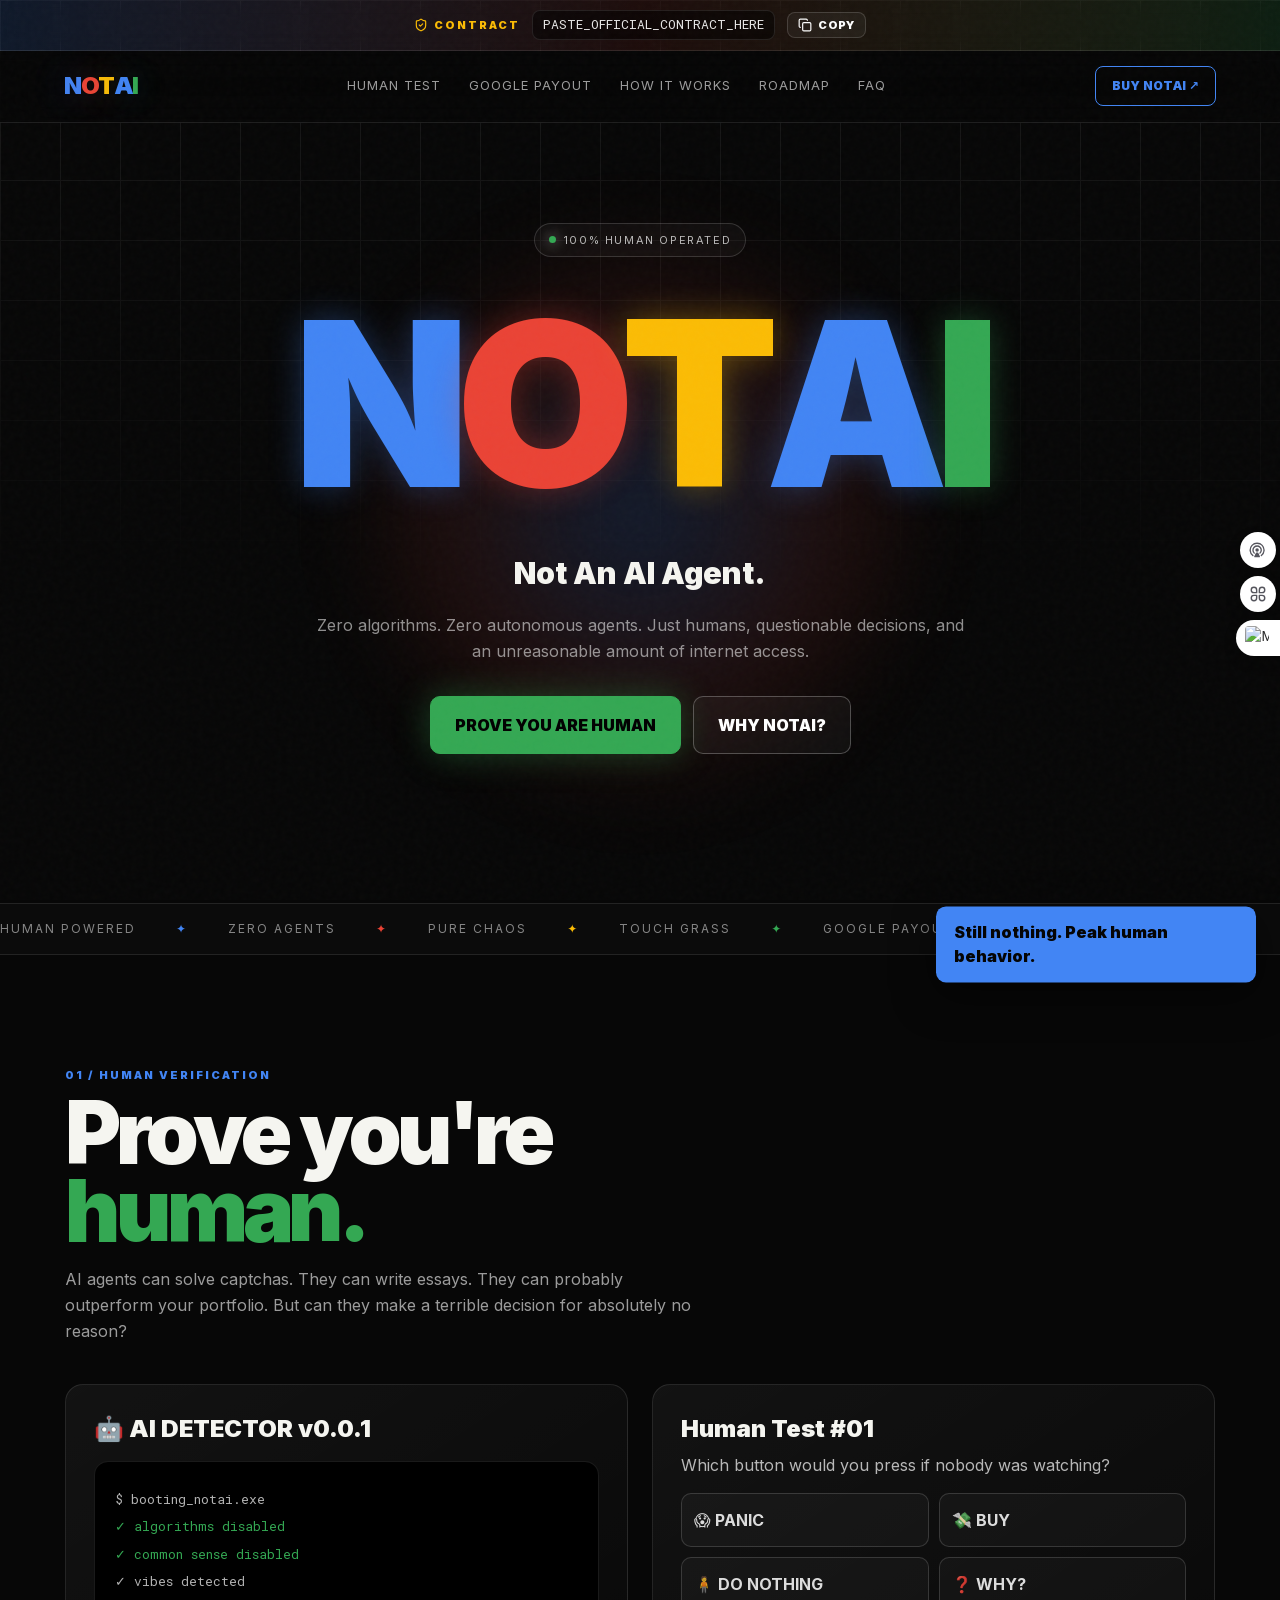
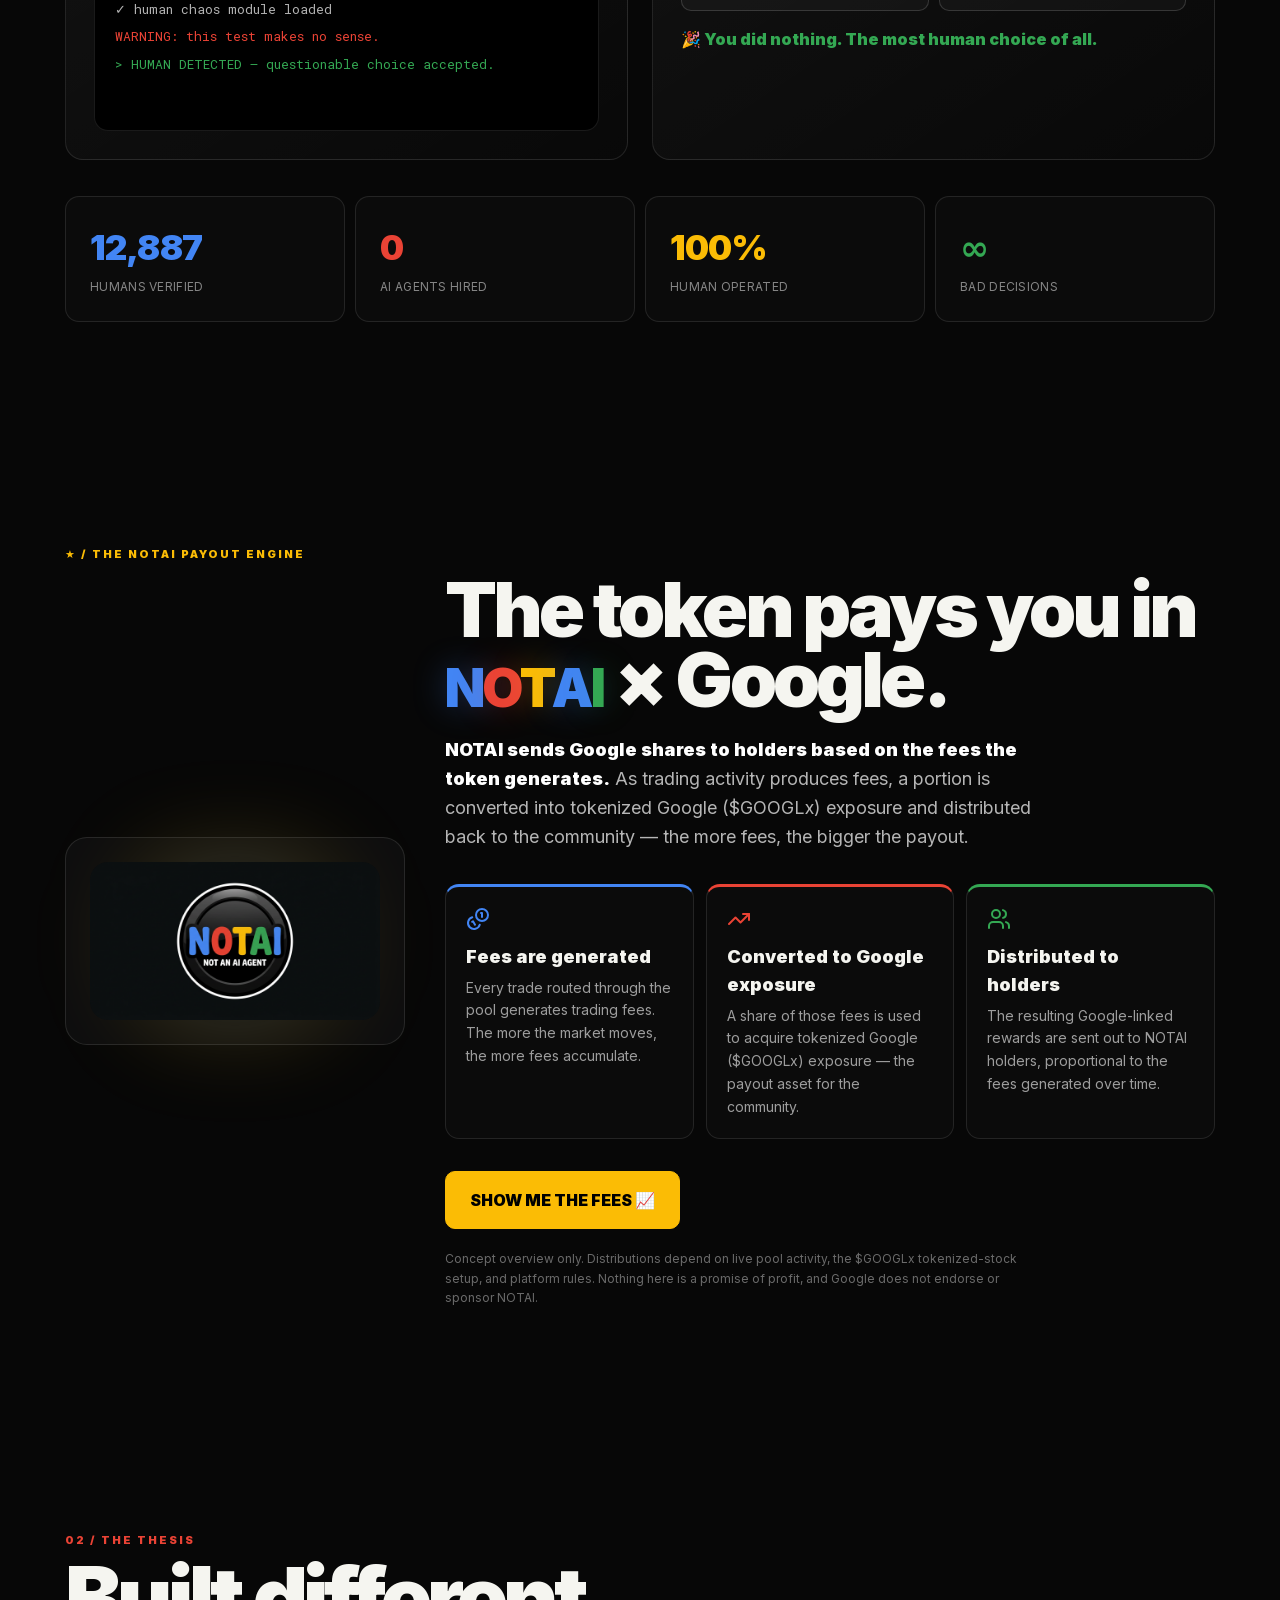
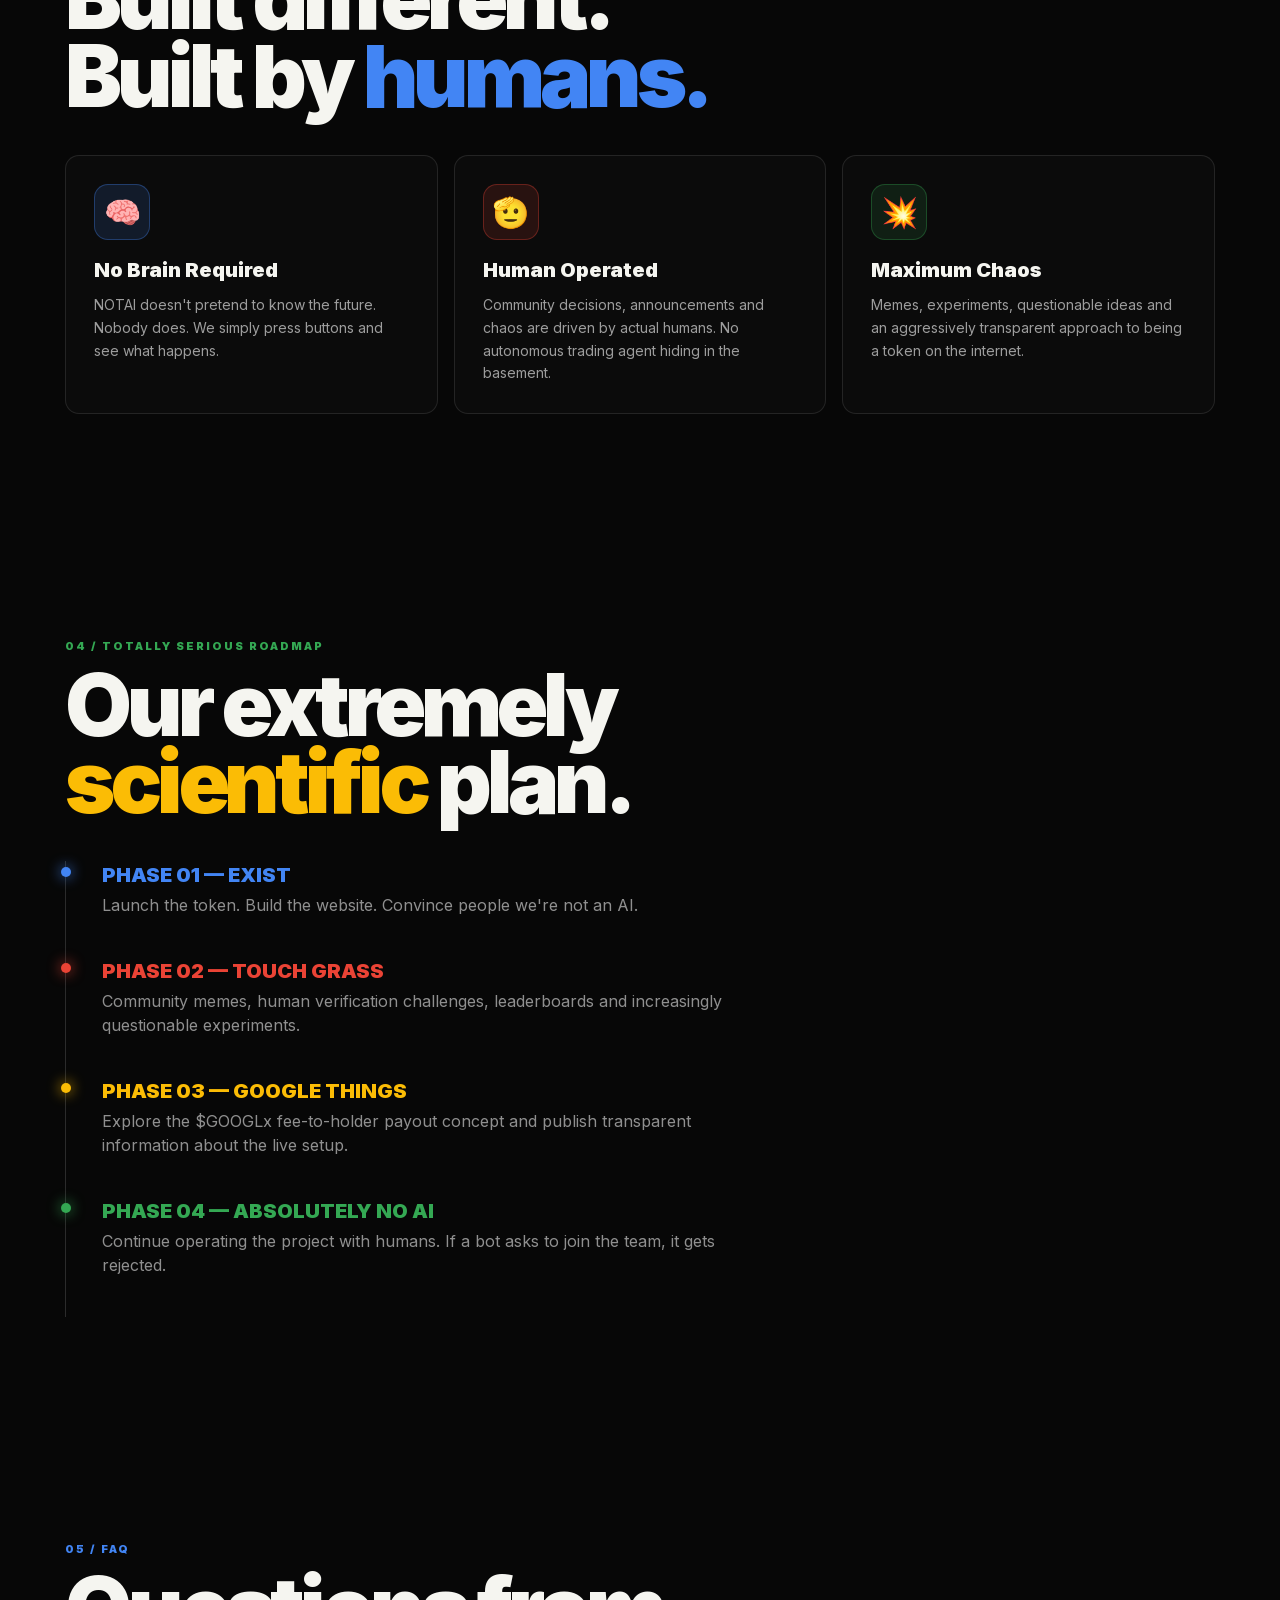
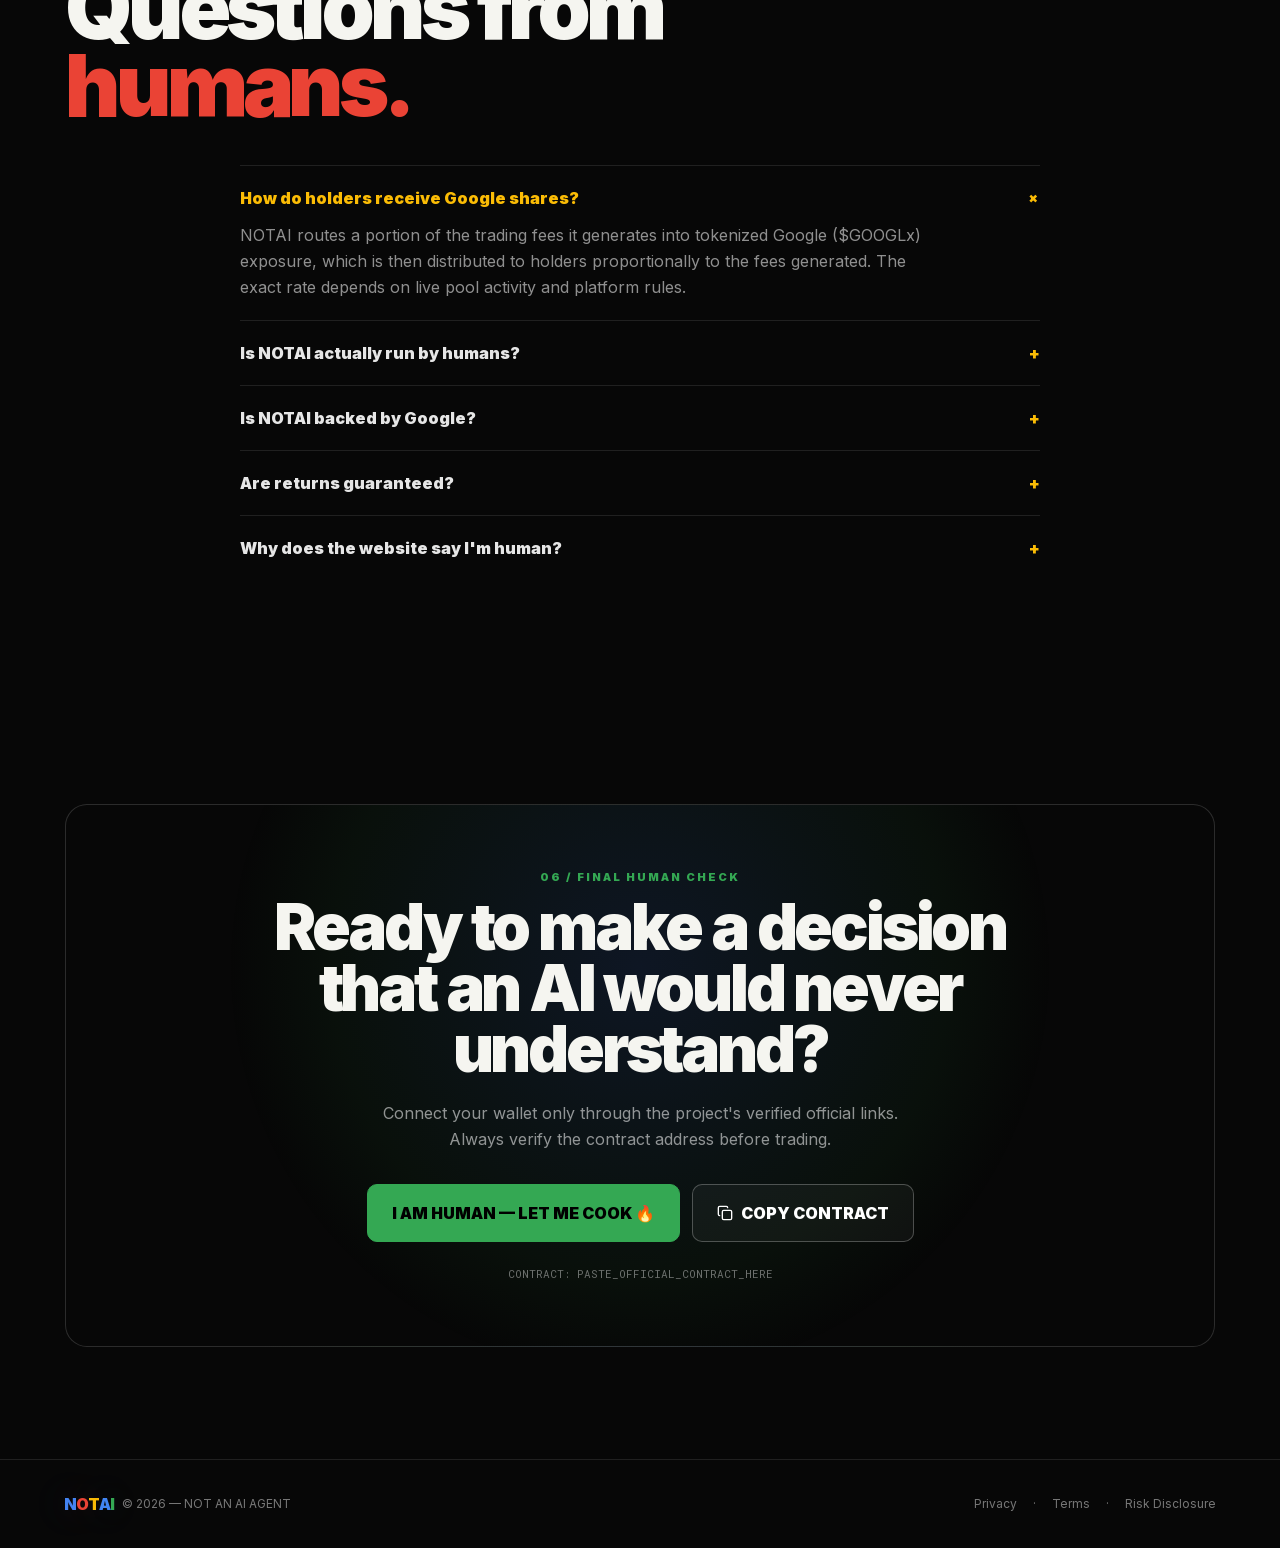
==== commit 3ef3a126: "Add files via upload" ====
--- a/index.html
+++ b/index.html
@@ -1 +1,32 @@
-<!DOCTYPE html><html><head><meta charset="utf-8"><meta name="download_date" content="2026-09-26T20:47:51.062Z"/><meta name="viewport" content="width=device-width, initial-scale=1"><link rel="preload" href="_next/static/immutable/media/2f13ad8e538108e0-s.p.2opg_g5lzx1nr.woff2" as="font" type="font/woff2"><link rel="preload" href="_next/static/immutable/media/83afe278b6a6bb3c-s.p.45535valc9rzk.woff2" as="font" type="font/woff2"><link rel="preload" as="image" href="images/notai-logo.png"><link rel="stylesheet" href="_next/static/immutable/chunks/3yu9zz9qs-h4t.css" data-precedence="next"><link rel="preload" as="script" fetchpriority="low" href="_next/static/immutable/chunks/43-jrprgouzyl.js"><script src="_next/static/immutable/chunks/29gvjrn2m762o.js" async=""></script><script src="_next/static/immutable/chunks/2w5dfa3x2ntv7.js" async=""></script><script src="_next/static/immutable/chunks/0kuao7qlcc4uu.js" async=""></script><script src="_next/static/immutable/chunks/turbopack-15sn3sps-x0p5.js" async=""></script><script src="_next/static/immutable/chunks/0r72gmiqja_q3.js" async=""></script><script src="_next/static/immutable/chunks/3kqo2cytyl1yq.js" async=""></script><meta name="theme-color" content="#070707"><meta name="color-scheme" content="dark"><title>NOTAI — Not An AI Agent</title><meta name="description" content="NOTAI is 100% human-operated. The token sends Google shares to holders based on the fees it generates. Zero algorithms. Pure human chaos."><meta name="generator" content="v0.app"><meta name="next-size-adjust" content=""><script src="_next/static/immutable/chunks/0c0hxoamwjsbw.js" nomodule=""></script></head><body class="antialiased font-sans"><div hidden=""><!--$--><!--/$--></div><main class="relative min-h-screen overflow-x-hidden bg-[#070707] text-[#f5f5f0]"><div aria-hidden="true" class="pointer-events-none fixed inset-0 z-[60] opacity-[0.035]" style="background-image:url(&quot;data:image/svg+xml,%3Csvg viewBox='0 0 180 180' xmlns='http://www.w3.org/2000/svg'%3E%3Cfilter id='n'%3E%3CfeTurbulence type='fractalNoise' baseFrequency='.9' numOctaves='4' stitchTiles='stitch'/%3E%3C/filter%3E%3Crect width='100%25' height='100%25' filter='url(%23n)' opacity='.7'/%3E%3C/svg%3E&quot;)"></div><div aria-hidden="true" class="pointer-events-none fixed inset-0 z-0 opacity-[0.08]" style="background-image:linear-gradient(#fff 1px,transparent 1px),linear-gradient(90deg,#fff 1px,transparent 1px);background-size:60px 60px;mask-image:linear-gradient(to bottom, black, transparent 70%);-webkit-mask-image:linear-gradient(to bottom, black, transparent 70%)"></div><div class="relative z-10"><div class="sticky top-0 z-40 border-b border-white/10 bg-gradient-to-r from-[#4285F4]/15 via-[#EA4335]/10 to-[#34A853]/15 backdrop-blur-md"><div class="mx-auto flex max-w-[1150px] flex-wrap items-center justify-center gap-x-3 gap-y-1.5 px-4 py-2.5 text-center"><span class="flex items-center gap-1.5 text-[11px] font-black uppercase tracking-[2px] text-[#FBBC05]"><svg xmlns="http://www.w3.org/2000/svg" width="24" height="24" viewBox="0 0 24 24" fill="none" stroke="currentColor" stroke-width="2" stroke-linecap="round" stroke-linejoin="round" class="lucide lucide-shield-check h-3.5 w-3.5" aria-hidden="true"><path d="M20 13c0 5-3.5 7.5-7.66 8.95a1 1 0 0 1-.67-.01C7.5 20.5 4 18 4 13V6a1 1 0 0 1 1-1c2 0 4.5-1.2 6.24-2.72a1.17 1.17 0 0 1 1.52 0C14.51 3.81 17 5 19 5a1 1 0 0 1 1 1z"></path><path d="m9 12 2 2 4-4"></path></svg>Contract</span><code class="max-w-full truncate rounded-md border border-white/10 bg-black/50 px-2.5 py-1 font-mono text-[12px] text-white/90 sm:text-[13px]">PASTE_OFFICIAL_CONTRACT_HERE</code><button class="group flex items-center gap-1.5 rounded-md border border-white/15 bg-white/5 px-2.5 py-1 text-[11px] font-black uppercase tracking-wide text-white transition hover:border-[#34A853] hover:text-[#34A853]"><svg xmlns="http://www.w3.org/2000/svg" width="24" height="24" viewBox="0 0 24 24" fill="none" stroke="currentColor" stroke-width="2" stroke-linecap="round" stroke-linejoin="round" class="lucide lucide-copy h-3.5 w-3.5" aria-hidden="true"><rect width="14" height="14" x="8" y="8" rx="2" ry="2"></rect><path d="M4 16c-1.1 0-2-.9-2-2V4c0-1.1.9-2 2-2h10c1.1 0 2 .9 2 2"></path></svg>Copy</button></div></div><nav class="sticky top-[41px] z-30 flex h-[72px] items-center justify-between border-b border-white/10 bg-[#070707]/85 px-[5vw] backdrop-blur-xl"><a href="index.html" class="flex items-center gap-2"><span class="inline-flex font-black tracking-[-0.06em] text-2xl"><span style="color:#4285F4;text-shadow:0 0 34px #4285F455">N</span><span style="color:#EA4335;text-shadow:0 0 34px #EA433555">O</span><span style="color:#FBBC05;text-shadow:0 0 34px #FBBC0555">T</span><span style="color:#4285F4;text-shadow:0 0 34px #4285F455">A</span><span style="color:#34A853;text-shadow:0 0 34px #34A85355">I</span></span></a><div class="hidden items-center gap-7 text-[13px] uppercase tracking-[1px] text-white/60 md:flex"><a href="index.html" class="transition hover:text-[#FBBC05]">Human Test</a><a href="index.html" class="transition hover:text-[#FBBC05]">Google Payout</a><a href="index.html" class="transition hover:text-[#FBBC05]">How it works</a><a href="index.html" class="transition hover:text-[#FBBC05]">Roadmap</a><a href="index.html" class="transition hover:text-[#FBBC05]">FAQ</a></div><button class="rounded-md border border-[#4285F4] px-4 py-2.5 text-[12px] font-black uppercase tracking-wide text-[#4285F4] transition hover:bg-[#4285F4] hover:text-black">Buy NOTAI ↗</button></nav><header class="relative grid min-h-[calc(100vh-120px)] place-items-center px-5 pb-28 pt-16 text-center"><div aria-hidden="true" class="pointer-events-none absolute h-[620px] w-[620px] rounded-full blur-2xl" style="background:radial-gradient(circle, rgba(66,133,244,.18), rgba(234,67,53,.10) 45%, transparent 68%)"></div><div class="relative"><div class="inline-flex items-center gap-2 rounded-full border border-white/15 bg-white/[0.03] px-3.5 py-2 text-[11px] uppercase tracking-[1.6px] text-white/70"><span class="notai-dot h-[7px] w-[7px] rounded-full bg-[#34A853]"></span>100% Human Operated</div><h1 class="my-8 text-[clamp(88px,18vw,240px)] font-black leading-[0.78] tracking-[-0.09em]"><span class="inline-flex font-black tracking-[-0.06em] leading-none"><span class="notai-letter-float" style="color:#4285F4;animation-delay:0s;text-shadow:0 0 34px #4285F455">N</span><span class="notai-letter-float" style="color:#EA4335;animation-delay:0.12s;text-shadow:0 0 34px #EA433555">O</span><span class="notai-letter-float" style="color:#FBBC05;animation-delay:0.24s;text-shadow:0 0 34px #FBBC0555">T</span><span class="notai-letter-float" style="color:#4285F4;animation-delay:0.36s;text-shadow:0 0 34px #4285F455">A</span><span class="notai-letter-float" style="color:#34A853;animation-delay:0.48s;text-shadow:0 0 34px #34A85355">I</span></span></h1><p class="text-[clamp(18px,3vw,30px)] font-black">Not An AI Agent.</p><p class="mx-auto mt-4 max-w-[650px] leading-relaxed text-white/55">Zero algorithms. Zero autonomous agents. Just humans, questionable decisions, and an unreasonable amount of internet access.</p><div class="mt-8 flex flex-wrap justify-center gap-3"><button class="rounded-lg border border-[#34A853] bg-[#34A853] px-6 py-4 font-black text-black shadow-[0_0_35px_rgba(52,168,83,.35)] transition hover:-translate-y-1 hover:shadow-[0_0_45px_rgba(52,168,83,.6)]">PROVE YOU ARE HUMAN</button><button class="rounded-lg border border-white/25 bg-white/[0.04] px-6 py-4 font-black text-white transition hover:-translate-y-1 hover:border-[#FBBC05] hover:text-[#FBBC05]">WHY NOTAI?</button></div></div></header><div class="overflow-hidden border-y border-white/10 bg-[#0b0b0b]"><div class="notai-marquee inline-flex whitespace-nowrap py-4 text-[12px] tracking-[2px] text-white/50"><span class="inline-flex items-center"><span>HUMAN POWERED</span><span class="mx-10 font-black" style="color:#4285F4">✦</span></span><span class="inline-flex items-center"><span>ZERO AGENTS</span><span class="mx-10 font-black" style="color:#EA4335">✦</span></span><span class="inline-flex items-center"><span>PURE CHAOS</span><span class="mx-10 font-black" style="color:#FBBC05">✦</span></span><span class="inline-flex items-center"><span>TOUCH GRASS</span><span class="mx-10 font-black" style="color:#34A853">✦</span></span><span class="inline-flex items-center"><span>GOOGLE PAYOUTS</span><span class="mx-10 font-black" style="color:#4285F4">✦</span></span><span class="inline-flex items-center"><span>NOT AN AI AGENT</span><span class="mx-10 font-black" style="color:#EA4335">✦</span></span><span class="inline-flex items-center"><span>HUMAN POWERED</span><span class="mx-10 font-black" style="color:#FBBC05">✦</span></span><span class="inline-flex items-center"><span>ZERO AGENTS</span><span class="mx-10 font-black" style="color:#34A853">✦</span></span><span class="inline-flex items-center"><span>PURE CHAOS</span><span class="mx-10 font-black" style="color:#4285F4">✦</span></span><span class="inline-flex items-center"><span>TOUCH GRASS</span><span class="mx-10 font-black" style="color:#EA4335">✦</span></span><span class="inline-flex items-center"><span>GOOGLE PAYOUTS</span><span class="mx-10 font-black" style="color:#FBBC05">✦</span></span><span class="inline-flex items-center"><span>NOT AN AI AGENT</span><span class="mx-10 font-black" style="color:#34A853">✦</span></span></div></div><section id="human" class="relative px-[5vw] py-24 md:py-28"><div class="mx-auto max-w-[1150px]"><p class="mb-3 text-[11px] font-black uppercase tracking-[2px] text-[#4285F4]">01 / Human Verification</p><h2 class="text-[clamp(42px,7vw,86px)] font-black leading-[0.9] tracking-[-0.06em]">Prove you're<br><span style="color:#34A853">human.</span></h2><p class="mt-4 max-w-[650px] leading-relaxed text-white/60">AI agents can solve captchas. They can write essays. They can probably outperform your portfolio. But can they make a terrible decision for absolutely no reason?</p><div class="mt-10 grid gap-6 lg:grid-cols-2"><div class="rounded-2xl border border-white/10 bg-gradient-to-br from-white/[0.05] to-white/[0.01] p-7"><h3 class="mt-0 text-2xl font-black">🤖 AI DETECTOR v0.0.1</h3><div class="mt-4 min-h-[270px] rounded-xl border border-white/10 bg-black p-5 font-mono text-[13px] text-white/70"><p class="my-2">$ booting_notai.exe</p><p class="my-2 text-[#34A853]">✓ algorithms disabled</p><p class="my-2 text-[#34A853]">✓ common sense disabled</p><p class="my-2">✓ vibes detected</p><p class="my-2">✓ human chaos module loaded</p><p class="my-2 text-[#EA4335]">WARNING: this test makes no sense.</p><p class="my-2">&gt; waiting for human input...</p></div></div><div class="rounded-2xl border border-white/10 bg-gradient-to-br from-white/[0.05] to-white/[0.01] p-7"><h3 class="mt-0 text-2xl font-black">Human Test #01</h3><p class="mt-2 text-white/70">Which button would you press if nobody was watching?</p><div class="mt-4 grid grid-cols-2 gap-2.5"><button class="rounded-lg border border-white/15 bg-white/[0.03] px-3 py-3.5 text-left font-bold text-white/85 transition hover:-translate-y-0.5 hover:border-[#FBBC05] hover:text-[#FBBC05]">😱 PANIC</button><button class="rounded-lg border border-white/15 bg-white/[0.03] px-3 py-3.5 text-left font-bold text-white/85 transition hover:-translate-y-0.5 hover:border-[#FBBC05] hover:text-[#FBBC05]">💸 BUY</button><button class="rounded-lg border border-white/15 bg-white/[0.03] px-3 py-3.5 text-left font-bold text-white/85 transition hover:-translate-y-0.5 hover:border-[#FBBC05] hover:text-[#FBBC05]">🧍 DO NOTHING</button><button class="rounded-lg border border-white/15 bg-white/[0.03] px-3 py-3.5 text-left font-bold text-white/85 transition hover:-translate-y-0.5 hover:border-[#FBBC05] hover:text-[#FBBC05]">❓ WHY?</button></div></div></div><div class="mt-9 grid grid-cols-2 gap-2.5 md:grid-cols-4"><div class="rounded-xl border border-white/10 bg-white/[0.02] p-6"><strong class="block text-[35px] font-black tracking-tight" style="color:#4285F4">12,847</strong><small class="text-[12px] uppercase tracking-wide text-white/50">humans verified</small></div><div class="rounded-xl border border-white/10 bg-white/[0.02] p-6"><strong class="block text-[35px] font-black tracking-tight" style="color:#EA4335">0</strong><small class="text-[12px] uppercase tracking-wide text-white/50">AI agents hired</small></div><div class="rounded-xl border border-white/10 bg-white/[0.02] p-6"><strong class="block text-[35px] font-black tracking-tight" style="color:#FBBC05">100%</strong><small class="text-[12px] uppercase tracking-wide text-white/50">human operated</small></div><div class="rounded-xl border border-white/10 bg-white/[0.02] p-6"><strong class="block text-[35px] font-black tracking-tight" style="color:#34A853">∞</strong><small class="text-[12px] uppercase tracking-wide text-white/50">bad decisions</small></div></div></div></section><section id="token" class="relative px-[5vw] py-24 md:py-28"><div class="mx-auto max-w-[1150px]"><p class="mb-3 text-[11px] font-black uppercase tracking-[2px] text-[#FBBC05]">★ / The NOTAI Payout Engine</p><div class="grid items-center gap-10 lg:grid-cols-[minmax(0,340px)_1fr]"><div class="relative mx-auto w-full max-w-[340px]"><div aria-hidden="true" class="pointer-events-none absolute inset-0 rounded-full blur-2xl" style="background:radial-gradient(circle, rgba(66,133,244,.30), rgba(251,188,5,.15) 45%, transparent 70%)"></div><div class="notai-logo-float relative rounded-3xl border border-white/10 bg-white/[0.03] p-6"><img alt="NOTAI token logo in Google brand colors" width="520" height="520" decoding="async" data-nimg="1" class="h-auto w-full rounded-2xl" style="color:transparent" src="images/notai-logo.png"></div></div><div><h2 class="text-[clamp(38px,6.5vw,76px)] font-black leading-[0.92] tracking-[-0.05em]">The token pays you in<br><span class="inline-flex flex-wrap items-baseline gap-x-3"><span class="inline-flex font-black tracking-[-0.06em] text-[0.7em]"><span style="color:#4285F4;text-shadow:0 0 34px #4285F455">N</span><span style="color:#EA4335;text-shadow:0 0 34px #EA433555">O</span><span style="color:#FBBC05;text-shadow:0 0 34px #FBBC0555">T</span><span style="color:#4285F4;text-shadow:0 0 34px #4285F455">A</span><span style="color:#34A853;text-shadow:0 0 34px #34A85355">I</span></span> <!-- -->×<!-- --> Google.</span></h2><p class="mt-5 max-w-[620px] text-lg leading-relaxed text-white/70"><span class="font-black text-white">NOTAI sends Google shares to holders based on the fees the token generates.</span> <!-- -->As trading activity produces fees, a portion is converted into tokenized Google ($GOOGLx) exposure and distributed back to the community — the more fees, the bigger the payout.</p><div class="mt-8 grid gap-3 sm:grid-cols-3"><div class="rounded-xl border border-white/10 bg-white/[0.02] p-5 transition hover:-translate-y-1" style="border-top:3px solid #4285F4"><svg xmlns="http://www.w3.org/2000/svg" width="24" height="24" viewBox="0 0 24 24" fill="none" stroke="currentColor" stroke-width="2" stroke-linecap="round" stroke-linejoin="round" class="lucide lucide-coins mb-3 h-6 w-6" aria-hidden="true" style="color:#4285F4"><path d="M13.744 17.736a6 6 0 1 1-7.48-7.48"></path><path d="M15 6h1v4"></path><path d="m6.134 14.768.866-.5 2 3.464"></path><circle cx="16" cy="8" r="6"></circle></svg><h3 class="text-lg font-black">Fees are generated</h3><p class="mt-1.5 text-sm leading-relaxed text-white/60">Every trade routed through the pool generates trading fees. The more the market moves, the more fees accumulate.</p></div><div class="rounded-xl border border-white/10 bg-white/[0.02] p-5 transition hover:-translate-y-1" style="border-top:3px solid #EA4335"><svg xmlns="http://www.w3.org/2000/svg" width="24" height="24" viewBox="0 0 24 24" fill="none" stroke="currentColor" stroke-width="2" stroke-linecap="round" stroke-linejoin="round" class="lucide lucide-trending-up mb-3 h-6 w-6" aria-hidden="true" style="color:#EA4335"><path d="M16 7h6v6"></path><path d="m22 7-8.5 8.5-5-5L2 17"></path></svg><h3 class="text-lg font-black">Converted to Google exposure</h3><p class="mt-1.5 text-sm leading-relaxed text-white/60">A share of those fees is used to acquire tokenized Google ($GOOGLx) exposure — the payout asset for the community.</p></div><div class="rounded-xl border border-white/10 bg-white/[0.02] p-5 transition hover:-translate-y-1" style="border-top:3px solid #34A853"><svg xmlns="http://www.w3.org/2000/svg" width="24" height="24" viewBox="0 0 24 24" fill="none" stroke="currentColor" stroke-width="2" stroke-linecap="round" stroke-linejoin="round" class="lucide lucide-users mb-3 h-6 w-6" aria-hidden="true" style="color:#34A853"><path d="M16 21v-2a4 4 0 0 0-4-4H6a4 4 0 0 0-4 4v2"></path><path d="M16 3.128a4 4 0 0 1 0 7.744"></path><path d="M22 21v-2a4 4 0 0 0-3-3.87"></path><circle cx="9" cy="7" r="4"></circle></svg><h3 class="text-lg font-black">Distributed to holders</h3><p class="mt-1.5 text-sm leading-relaxed text-white/60">The resulting Google-linked rewards are sent out to NOTAI holders, proportional to the fees generated over time.</p></div></div><button class="mt-8 rounded-lg border border-[#FBBC05] bg-[#FBBC05] px-6 py-4 font-black text-black transition hover:-translate-y-1 hover:shadow-[0_0_45px_rgba(251,188,5,.55)]">SHOW ME THE FEES 📈</button><p class="mt-5 max-w-[600px] text-xs leading-relaxed text-white/40">Concept overview only. Distributions depend on live pool activity, the $GOOGLx tokenized-stock setup, and platform rules. Nothing here is a promise of profit, and Google does not endorse or sponsor NOTAI.</p></div></div></div></section><section id="how" class="relative px-[5vw] py-24 md:py-28"><div class="mx-auto max-w-[1150px]"><p class="mb-3 text-[11px] font-black uppercase tracking-[2px] text-[#EA4335]">02 / The Thesis</p><h2 class="text-[clamp(42px,7vw,86px)] font-black leading-[0.9] tracking-[-0.06em]">Built different.<br>Built by <span style="color:#4285F4">humans.</span></h2><div class="mt-10 grid gap-4 md:grid-cols-3"><div class="group rounded-xl border border-white/10 bg-white/[0.02] p-7 transition hover:-translate-y-1.5 hover:border-white/25"><div class="mb-4 flex h-14 w-14 items-center justify-center rounded-xl text-3xl transition group-hover:scale-110" style="background:#4285F422;border:1px solid #4285F455">🧠</div><h3 class="text-xl font-black">No Brain Required</h3><p class="mt-2.5 text-sm leading-relaxed text-white/60">NOTAI doesn't pretend to know the future. Nobody does. We simply press buttons and see what happens.</p></div><div class="group rounded-xl border border-white/10 bg-white/[0.02] p-7 transition hover:-translate-y-1.5 hover:border-white/25"><div class="mb-4 flex h-14 w-14 items-center justify-center rounded-xl text-3xl transition group-hover:scale-110" style="background:#EA433522;border:1px solid #EA433555">🫡</div><h3 class="text-xl font-black">Human Operated</h3><p class="mt-2.5 text-sm leading-relaxed text-white/60">Community decisions, announcements and chaos are driven by actual humans. No autonomous trading agent hiding in the basement.</p></div><div class="group rounded-xl border border-white/10 bg-white/[0.02] p-7 transition hover:-translate-y-1.5 hover:border-white/25"><div class="mb-4 flex h-14 w-14 items-center justify-center rounded-xl text-3xl transition group-hover:scale-110" style="background:#34A85322;border:1px solid #34A85355">💥</div><h3 class="text-xl font-black">Maximum Chaos</h3><p class="mt-2.5 text-sm leading-relaxed text-white/60">Memes, experiments, questionable ideas and an aggressively transparent approach to being a token on the internet.</p></div></div></div></section><section id="roadmap" class="relative px-[5vw] py-24 md:py-28"><div class="mx-auto max-w-[1150px]"><p class="mb-3 text-[11px] font-black uppercase tracking-[2px] text-[#34A853]">04 / Totally Serious Roadmap</p><h2 class="text-[clamp(42px,7vw,86px)] font-black leading-[0.9] tracking-[-0.06em]">Our extremely<br><span style="color:#FBBC05">scientific</span> plan.</h2><div class="mt-10 border-l border-white/15 pl-0"><div class="relative pb-10 pl-9"><span class="absolute left-[-5px] top-1.5 h-2.5 w-2.5 rounded-full" style="background:#4285F4;box-shadow:0 0 14px #4285F4"></span><h3 class="text-xl font-black" style="color:#4285F4">PHASE 01 — EXIST</h3><p class="mt-1 max-w-[620px] text-white/55">Launch the token. Build the website. Convince people we're not an AI.</p></div><div class="relative pb-10 pl-9"><span class="absolute left-[-5px] top-1.5 h-2.5 w-2.5 rounded-full" style="background:#EA4335;box-shadow:0 0 14px #EA4335"></span><h3 class="text-xl font-black" style="color:#EA4335">PHASE 02 — TOUCH GRASS</h3><p class="mt-1 max-w-[620px] text-white/55">Community memes, human verification challenges, leaderboards and increasingly questionable experiments.</p></div><div class="relative pb-10 pl-9"><span class="absolute left-[-5px] top-1.5 h-2.5 w-2.5 rounded-full" style="background:#FBBC05;box-shadow:0 0 14px #FBBC05"></span><h3 class="text-xl font-black" style="color:#FBBC05">PHASE 03 — GOOGLE THINGS</h3><p class="mt-1 max-w-[620px] text-white/55">Explore the $GOOGLx fee-to-holder payout concept and publish transparent information about the live setup.</p></div><div class="relative pb-10 pl-9"><span class="absolute left-[-5px] top-1.5 h-2.5 w-2.5 rounded-full" style="background:#34A853;box-shadow:0 0 14px #34A853"></span><h3 class="text-xl font-black" style="color:#34A853">PHASE 04 — ABSOLUTELY NO AI</h3><p class="mt-1 max-w-[620px] text-white/55">Continue operating the project with humans. If a bot asks to join the team, it gets rejected.</p></div></div></div></section><section id="faq" class="relative px-[5vw] py-24 md:py-28"><div class="mx-auto max-w-[1150px]"><p class="mb-3 text-[11px] font-black uppercase tracking-[2px] text-[#4285F4]">05 / FAQ</p><h2 class="text-[clamp(42px,7vw,86px)] font-black leading-[0.9] tracking-[-0.06em]">Questions from<br><span style="color:#EA4335">humans.</span></h2><div class="mx-auto mt-10 max-w-[800px]"><details open="" class="group border-t border-white/10 py-5 [&amp;_summary::-webkit-details-marker]:hidden"><summary class="flex cursor-pointer list-none items-center justify-between gap-4 font-black text-white/90 transition group-open:text-[#FBBC05]">How do holders receive Google shares?<span class="text-[#FBBC05] transition group-open:rotate-45">+</span></summary><p class="mt-3 max-w-[700px] leading-relaxed text-white/55">NOTAI routes a portion of the trading fees it generates into tokenized Google ($GOOGLx) exposure, which is then distributed to holders proportionally to the fees generated. The exact rate depends on live pool activity and platform rules.</p></details><details class="group border-t border-white/10 py-5 [&amp;_summary::-webkit-details-marker]:hidden"><summary class="flex cursor-pointer list-none items-center justify-between gap-4 font-black text-white/90 transition group-open:text-[#FBBC05]">Is NOTAI actually run by humans?<span class="text-[#FBBC05] transition group-open:rotate-45">+</span></summary><p class="mt-3 max-w-[700px] leading-relaxed text-white/55">The brand concept is built around human operation rather than an autonomous AI agent. The team should publish its actual operational and contract details so users can independently verify what is and isn't automated.</p></details><details class="group border-t border-white/10 py-5 [&amp;_summary::-webkit-details-marker]:hidden"><summary class="flex cursor-pointer list-none items-center justify-between gap-4 font-black text-white/90 transition group-open:text-[#FBBC05]">Is NOTAI backed by Google?<span class="text-[#FBBC05] transition group-open:rotate-45">+</span></summary><p class="mt-3 max-w-[700px] leading-relaxed text-white/55">No. Do not interpret the $GOOGLx concept as Google endorsing, sponsoring, or guaranteeing NOTAI. Any tokenized-stock pairing is subject to the relevant platform, token, liquidity and market risks.</p></details><details class="group border-t border-white/10 py-5 [&amp;_summary::-webkit-details-marker]:hidden"><summary class="flex cursor-pointer list-none items-center justify-between gap-4 font-black text-white/90 transition group-open:text-[#FBBC05]">Are returns guaranteed?<span class="text-[#FBBC05] transition group-open:rotate-45">+</span></summary><p class="mt-3 max-w-[700px] leading-relaxed text-white/55">No. Crypto assets and liquidity positions can lose value. Trading fees, token prices, liquidity and any distributions can vary. Nothing on this site is a promise of profit.</p></details><details class="group border-t border-white/10 py-5 [&amp;_summary::-webkit-details-marker]:hidden"><summary class="flex cursor-pointer list-none items-center justify-between gap-4 font-black text-white/90 transition group-open:text-[#FBBC05]">Why does the website say I'm human?<span class="text-[#FBBC05] transition group-open:rotate-45">+</span></summary><p class="mt-3 max-w-[700px] leading-relaxed text-white/55">Because you clicked a button. That's the entire scientific methodology.</p></details></div></div></section><section id="buy" class="relative px-[5vw] py-24 md:py-28"><div class="mx-auto max-w-[1150px]"><div class="rounded-3xl border border-white/15 px-6 py-16 text-center" style="background:radial-gradient(circle at 50% 30%, rgba(66,133,244,.12), rgba(52,168,83,.06) 45%, transparent 60%)"><p class="mb-3 text-[11px] font-black uppercase tracking-[2px] text-[#34A853]">06 / Final Human Check</p><h2 class="mx-auto max-w-[750px] text-[clamp(34px,6vw,64px)] font-black leading-[0.95] tracking-[-0.05em]">Ready to make a decision that an AI would never understand?</h2><p class="mx-auto mt-5 max-w-[560px] leading-relaxed text-white/55">Connect your wallet only through the project's verified official links. Always verify the contract address before trading.</p><div class="mt-8 flex flex-wrap justify-center gap-3"><button class="rounded-lg border border-[#34A853] bg-[#34A853] px-6 py-4 font-black text-black transition hover:-translate-y-1 hover:shadow-[0_0_50px_rgba(52,168,83,.6)]">I AM HUMAN — LET ME COOK 🔥</button><button class="flex items-center gap-2 rounded-lg border border-white/25 bg-white/[0.04] px-6 py-4 font-black text-white transition hover:-translate-y-1 hover:border-[#FBBC05] hover:text-[#FBBC05]"><svg xmlns="http://www.w3.org/2000/svg" width="24" height="24" viewBox="0 0 24 24" fill="none" stroke="currentColor" stroke-width="2" stroke-linecap="round" stroke-linejoin="round" class="lucide lucide-copy h-4 w-4" aria-hidden="true"><rect width="14" height="14" x="8" y="8" rx="2" ry="2"></rect><path d="M4 16c-1.1 0-2-.9-2-2V4c0-1.1.9-2 2-2h10c1.1 0 2 .9 2 2"></path></svg>COPY CONTRACT</button></div><p class="mt-6 break-all font-mono text-[11px] text-white/40">CONTRACT: <!-- -->PASTE_OFFICIAL_CONTRACT_HERE</p></div></div></section><footer class="flex flex-wrap items-center justify-between gap-5 border-t border-white/10 px-[5vw] py-8 text-[12px] text-white/45"><div class="flex items-center gap-2"><span class="inline-flex font-black tracking-[-0.06em] text-base"><span style="color:#4285F4;text-shadow:0 0 34px #4285F455">N</span><span style="color:#EA4335;text-shadow:0 0 34px #EA433555">O</span><span style="color:#FBBC05;text-shadow:0 0 34px #FBBC0555">T</span><span style="color:#4285F4;text-shadow:0 0 34px #4285F455">A</span><span style="color:#34A853;text-shadow:0 0 34px #34A85355">I</span></span><span>© 2026 — NOT AN AI AGENT</span></div><div class="flex gap-4"><span>Privacy</span><span>·</span><span>Terms</span><span>·</span><span>Risk Disclosure</span></div></footer></div></main><!--$--><!--/$--><!--$!--><template data-dgst="BAILOUT_TO_CLIENT_SIDE_RENDERING"></template><!--/$--><script src="_next/static/immutable/chunks/43-jrprgouzyl.js" id="_R_" async=""></script><script>(self.__next_f=self.__next_f||[]).push([0])</script><script>self.__next_f.push([1,"1:\"$Sreact.fragment\"\n2:I[76701,[\"/_next/static/immutable/chunks/0r72gmiqja_q3.js\"],\"default\"]\n3:I[21037,[\"/_next/static/immutable/chunks/0r72gmiqja_q3.js\"],\"default\"]\n4:I[98843,[\"/_next/static/immutable/chunks/0r72gmiqja_q3.js\"],\"Analytics\"]\n5:I[95444,[\"/_next/static/immutable/chunks/0r72gmiqja_q3.js\",\"/_next/static/immutable/chunks/3kqo2cytyl1yq.js\"],\"ContractBar\"]\n6:I[73478,[\"/_next/static/immutable/chunks/0r72gmiqja_q3.js\",\"/_next/static/immutable/chunks/3kqo2cytyl1yq.js\"],\"SiteNav\"]\n7:I[85161,[\"/_next/static/immutable/chunks/0r72gmiqja_q3.js\",\"/_next/static/immutable/chunks/3kqo2cytyl1yq.js\"],\"Hero\"]\n1a:I[18944,[\"/_next/static/immutable/chunks/0r72gmiqja_q3.js\"],\"default\",1]\n:HL[\"/_next/static/immutable/chunks/3yu9zz9qs-h4t.css\",\"style\"]\n:HL[\"/_next/static/immutable/media/2f13ad8e538108e0-s.p.2opg_g5lzx1nr.woff2\",\"font\",{\"crossOrigin\":\"\",\"type\":\"font/woff2\"}]\n:HL[\"/_next/static/immutable/media/83afe278b6a6bb3c-s.p.45535valc9rzk.woff2\",\"font\",{\"crossOrigin\":\"\",\"type\":\"font/woff2\"}]\n0:{\"P\":null,\"c\":[\"\",\"\"],\"q\":\"\",\"i\":false,\"f\":[[[\"\",{\"children\":[\"__PAGE__\",{},\"$undefined\",\"$undefined\",4608]},\"$undefined\",\"$undefined\",4624],[[\"$\",\"$1\",\"c\",{\"children\":[[[\"$\",\"link\",\"0\",{\"rel\":\"stylesheet\",\"href\":\"/_next/static/immutable/chunks/3yu9zz9qs-h4t.css\",\"precedence\":\"next\",\"crossOrigin\":\"$undefined\",\"nonce\":\"$undefined\"}],[\"$\",\"script\",\"script-0\",{\"src\":\"/_next/static/immutable/chunks/0r72gmiqja_q3.js\",\"async\":true,\"nonce\":\"$undefined\"}]],[\"$\",\"html\",null,{\"lang\":\"en\",\"className\":\"inter_c15e96cb-module__0bjUvq__variable roboto_mono_6fe72337-module__Br3vFa__variable dark\",\"children\":[\"$\",\"body\",null,{\"className\":\"antialiased font-sans\",\"children\":[[\"$\",\"$L2\",null,{\"parallelRouterKey\":\"children\",\"error\":\"$undefined\",\"errorStyles\":\"$undefined\",\"errorScripts\":\"$undefined\",\"template\":[\"$\",\"$L3\",null,{}],\"templateStyles\":\"$undefined\",\"templateScripts\":\"$undefined\",\"notFound\":[[[\"$\",\"title\",null,{\"children\":\"404: This page could not be found.\"}],[\"$\",\"div\",null,{\"style\":{\"fontFamily\":\"system-ui,\\\"Segoe UI\\\",Roboto,Helvetica,Arial,sans-serif,\\\"Apple Color Emoji\\\",\\\"Segoe UI Emoji\\\"\",\"height\":\"100vh\",\"textAlign\":\"center\",\"display\":\"flex\",\"flexDirection\":\"column\",\"alignItems\":\"center\",\"justifyContent\":\"center\"},\"children\":[\"$\",\"div\",null,{\"children\":[[\"$\",\"style\",null,{\"dangerouslySetInnerHTML\":{\"__html\":\"body{color:#000;background:#fff;margin:0}.next-error-h1{border-right:1px solid rgba(0,0,0,.3)}@media (prefers-color-scheme:dark){body{color:#fff;background:#000}.next-error-h1{border-right:1px solid rgba(255,255,255,.3)}}\"}}],[\"$\",\"h1\",null,{\"className\":\"next-error-h1\",\"style\":{\"display\":\"inline-block\",\"margin\":\"0 20px 0 0\",\"padding\":\"0 23px 0 0\",\"fontSize\":24,\"fontWeight\":500,\"verticalAlign\":\"top\",\"lineHeight\":\"49px\"},\"children\":404}],[\"$\",\"div\",null,{\"style\":{\"display\":\"inline-block\"},\"children\":[\"$\",\"h2\",null,{\"style\":{\"fontSize\":14,\"fontWeight\":400,\"lineHeight\":\"49px\",\"margin\":0},\"children\":\"This page could not be found.\"}]}]]}]}]],[]],\"forbidden\":\"$undefined\",\"unauthorized\":\"$undefined\"}],[\"$\",\"$L4\",null,{}]]}]}]]}],{\"children\":[[\"$\",\"$1\",\"c\",{\"children\":[[\"$\",\"main\",null,{\"className\":\"relative min-h-screen overflow-x-hidden bg-[#070707] text-[#f5f5f0]\",\"children\":[[[\"$\",\"div\",null,{\"aria-hidden\":true,\"className\":\"pointer-events-none fixed inset-0 z-[60] opacity-[0.035]\",\"style\":{\"backgroundImage\":\"url(\\\"data:image/svg+xml,%3Csvg viewBox='0 0 180 180' xmlns='http://www.w3.org/2000/svg'%3E%3Cfilter id='n'%3E%3CfeTurbulence type='fractalNoise' baseFrequency='.9' numOctaves='4' stitchTiles='stitch'/%3E%3C/filter%3E%3Crect width='100%25' height='100%25' filter='url(%23n)' opacity='.7'/%3E%3C/svg%3E\\\")\"}}],[\"$\",\"div\",null,{\"aria-hidden\":true,\"className\":\"pointer-events-none fixed inset-0 z-0 opacity-[0.08]\",\"style\":{\"backgroundImage\":\"linear-gradient(#fff 1px,transparent 1px),linear-gradient(90deg,#fff 1px,transparent 1px)\",\"backgroundSize\":\"60px 60px\",\"maskImage\":\"linear-gradient(to bottom, black, transparent 70%)\",\"WebkitMaskImage\":\"linear-gradient(to bottom, black, transparent 70%)\"}}]],[\"$\",\"div\",null,{\"className\":\"relative z-10\",\"children\":[[\"$\",\"$L5\",null,{}],[\"$\",\"$L6\",null,{}],[\"$\",\"$L7\",null,{}],[\"$\",\"div\",null,{\"className\":\"overflow-hidden border-y border-white/10 bg-[#0b0b0b]\",\"children\":[\"$\",\"div\",null,{\"className\":\"notai-marquee inline-flex whitespace-nowrap py-4 text-[12px] tracking-[2px] text-white/50\",\"children\":[[\"$\",\"span\",\"0\",{\"className\":\"inline-flex items-center\",\"children\":[[\"$\",\"span\",null,{\"children\":\"HUMAN POWERED\"}],[\"$\",\"span\",null,{\"className\":\"mx-10 font-black\",\"style\":{\"color\":\"#4285F4\"},\"children\":\"✦\"}]]}],[\"$\",\"span\",\"1\",{\"className\":\"inline-flex items-center\",\"children\":[[\"$\",\"span\",null,{\"children\":\"ZERO AGENTS\"}],[\"$\",\"span\",null,{\"className\":\"mx-10 font-black\",\"style\":{\"color\":\"#EA4335\"},\"children\":\"✦\"}]]}],[\"$\",\"span\",\"2\",{\"className\":\"inline-flex items-center\",\"children\":[[\"$\",\"span\",null,{\"children\":\"PURE CHAOS\"}],[\"$\",\"span\",null,{\"className\":\"mx-10 font-black\",\"style\":{\"color\":\"#FBBC05\"},\"children\":\"✦\"}]]}],[\"$\",\"span\",\"3\",{\"className\":\"inline-flex items-center\",\"children\":[[\"$\",\"span\",null,{\"children\":\"TOUCH GRASS\"}],[\"$\",\"span\",null,{\"className\":\"mx-10 font-black\",\"style\":{\"color\":\"#34A853\"},\"children\":\"✦\"}]]}],[\"$\",\"span\",\"4\",{\"className\":\"inline-flex items-center\",\"children\":[[\"$\",\"span\",null,{\"children\":\"GOOGLE PAYOUTS\"}],[\"$\",\"span\",null,{\"className\":\"mx-10 font-black\",\"style\":{\"color\":\"#4285F4\"},\"children\":\"✦\"}]]}],[\"$\",\"span\",\"5\",{\"className\":\"inline-flex items-center\",\"children\":[\"$L8\",\"$L9\"]}],\"$La\",\"$Lb\",\"$Lc\",\"$Ld\",\"$Le\",\"$Lf\"]}]}],\"$L10\",\"$L11\",\"$L12\",\"$L13\",\"$L14\",\"$L15\",\"$L16\"]}]]}],[\"$L17\"],\"$L18\"]}],{},null,false,null]},null,false,null],\"$L19\",false]],\"m\":\"$undefined\",\"G\":[\"$1a\",[\"$L1b\"]],\"S\":true,\"h\":null,\"r\":\"$undefined\",\"s\":\"$undefined\",\"a\":\"$undefined\",\"l\":\"$undefined\",\"p\":\"$undefined\",\"d\":\"$undefined\",\"b\":\"UL1tV1ejUCe4dUU0FVwOA\"}\n1c:I[27919,[\"/_next/static/immutable/chunks/0r72gmiqja_q3.js\",\"/_next/static/immutable/chunks/3kqo2cytyl1yq.js\"],\"HumanTest\"]\n1d:I[65363,[\"/_next/static/immutable/chunks/0r72gmiqja_q3.js\",\"/_next/static/immutable/chunks/3kqo2cytyl1yq.js\"],\"TokenPayout\"]\n20:I[1196,[\"/_next/static/immutable/chunks/0r72gmiqja_q3.js\",\"/_next/static/immutable/chunks/3kqo2cytyl1yq.js\"],\"FinalCta\"]\n21:I[18522,[\"/_next/static/immutable/chunks/0r72gmiqja_q3.js\"],\"OutletBoundary\"]\n22:\"$Sreact.suspense\"\n24:I[18522,[\"/_next/static/immutable/chunks/0r72gmiqja_q3.js\"],\"ViewportBoundary\"]\n26:I[18522,[\"/_next/static/immutable/chunks/0r72gmiqja_q3.js\"],\"MetadataBoundary\"]\n8:[\"$\",\"span\",null,{\"children\":\"NOT AN AI AGENT\"}]\n9:[\"$\",\"span\",null,{\"className\":\"mx-10 font-black\",\"style\":{\"color\":\"#EA4335\"},\"children\":\"✦\"}]\na:[\"$\",\"span\",\"6\",{\"className\":\"inline-flex items-center\",\"children\":[[\"$\",\"span\",null,{\"children\":\"HUMAN POWERED\"}],[\"$\",\"span\",null,{\"className\":\"mx-10 font-black\",\"style\":{\"color\":\"#FBBC05\"},\"children\":\"✦\"}]]}]\nb:[\"$\",\"span\",\"7\",{\"className\":\"inline-flex items-center\",\"children\":[[\"$\",\"span\",null,{\"children\":\"ZERO AGENTS\"}],[\"$\",\"span\",null,{\"className\":\"mx-10 font-black\",\"style\":{\"color\":\"#34A853\"},\"children\":\"✦\"}]]}]\nc:[\"$\",\"span\",\"8\",{\"className\":\"inline-flex items-center\",\"children\":[[\"$\",\"span\",null,{\"children\":\"PURE CHAOS\"}],[\"$\",\"span\",null,{\"className\":\"mx-10 font-black\",\"style\":{\"color\":\"#4285F4\"},\"children\":\"✦\"}]]}]\nd:[\"$\",\"span\",\"9\",{\"className\":\"inline-flex items-center\",\"children\":[[\"$\",\"span\",null,{\"children\":\"TOUCH GRASS\"}],[\"$\",\"span\",null,{\"className\":\"mx-10 font-black\",\"style\":{\"color\":\"#EA4335\"},\"children\":\"✦\"}]]}]\ne:[\"$\",\"span\",\"10\",{\"className\":\"inline-flex items-center\",\"children\":[[\"$\",\"span\",null,{\"children\":\"GOOGLE PAYOUTS\"}],[\"$\",\"span\",null,{\"className\":\"mx-10 font-black\",\"style\":{\"color\":\"#FBBC05\"},\"children\":\"✦\"}]]}]\nf:[\"$\",\"span\",\"11\",{\"className\":\"inline-flex items-center\",\"children\":[[\"$\",\"span\",null,{\"children\":\"NOT AN AI AGENT\"}],[\"$\",\"span\",null,{\"className\":\"mx-10 font-black\",\"style\":{\"color\":\"#34A853\"},\"children\":\"✦\"}]]}]\n10:[\"$\",\"$L1c\",null,{}]\n11:[\"$\",\"$L1d\",null,{}]\n12:[\"$\",\"section\",null,{\"id\":\"how\",\"className\":\"relative px-[5vw] py-24 md:py-28\",\"children\":[\"$\",\"div\",null,{\"className\":\"mx-auto max-w-[1150px]\",\"children\":[[\"$\",\"p\",null,{\"className\":\"mb-3 text-[11px] font-black uppercase tracking-[2px] text-[#EA4335]\",\"children\":\"02 / The Thesis\"}],[\"$\",\"h2\",null,{\"className\":\"text-[clamp(42px,7vw,86px)] font-black leading-[0.9] tracking-[-0.06em]\",\"children\":[\"Built different.\",[\"$\",\"br\",null,{}],\"Built by \",[\"$\",\"span\",null,{\"style\":{\"color\":\"#4285F4\"},\"children\":\"humans.\"}]]}],[\"$\",\"div\",null,{\"className\":\"mt-10 grid gap-4 md:grid-cols-3\",\"children\":[[\"$\",\"div\",\"No Brain Required\",{\"className\":\"group rounded-xl border border-white/10 bg-white/[0.02] p-7 transition hover:-translate-y-1.5 hover:border-white/25\",\"children\":[[\"$\",\"div\",null,{\"className\":\"mb-4 flex h-14 w-14 items-center justify-center rounded-xl text-3xl transition group-hover:scale-110\",\"style\":{\"background\":\"#4285F422\",\"border\":\"1px solid #4285F455\"},\"children\":\"🧠\"}],[\"$\",\"h3\",null,{\"className\":\"text-xl font-black\",\"children\":\"No Brain Required\"}],[\"$\",\"p\",null,{\"className\":\"mt-2.5 text-sm leading-relaxed text-white/60\",\"children\":\"NOTAI doesn't pretend to know the future. Nobody does. We simply press buttons and see what happens.\"}]]}],[\"$\",\"div\",\"Human Operated\",{\"className\":\"group rounded-xl border border-white/10 bg-white/[0.02] p-7 transition hover:-translate-y-1.5 hover:border-white/25\",\"children\":[[\"$\",\"div\",null,{\"className\":\"mb-4 flex h-14 w-14 items-center justify-center rounded-xl text-3xl transition group-hover:scale-110\",\"style\":{\"background\":\"#EA433522\",\"border\":\"1px solid #EA433555\"},\"children\":\"🫡\"}],[\"$\",\"h3\",null,{\"className\":\"text-xl font-black\",\"children\":\"Human Operated\"}],[\"$\",\"p\",null,{\"className\":\"mt-2.5 text-sm leading-relaxed text-white/60\",\"children\":\"Community decisions, announcements and chaos are driven by actual humans. No autonomous trading agent hiding in the basement.\"}]]}],[\"$\",\"div\",\"Maximum Chaos\",{\"className\":\"group rounded-xl border border-white/10 bg-white/[0.02] p-7 transition hover:-translate-y-1.5 hover:border-white/25\",\"children\":[[\"$\",\"div\",null,{\"className\":\"mb-4 flex h-14 w-14 items-center justify-center rounded-xl text-3xl transition group-hover:scale-110\",\"style\":{\"background\":\"#34A85322\",\"border\":\"1px solid #34A85355\"},\"children\":\"💥\"}],[\"$\",\"h3\",null,{\"className\":\"text-xl font-black\",\"children\":\"Maximum Chaos\"}],[\"$\",\"p\",null,{\"className\":\"mt-2.5 text-sm leading-relaxed text-white/60\",\"children\":\"Memes, experiments, questionable ideas and an aggressively transparent approach to being a token on the internet.\"}]]}]]}]]}]}]\n13:[\"$\",\"section\",null,{\"id\":\"roadmap\",\"className\":\"relative px-[5vw] py-24 md:py-28\",\"children\":[\"$\",\"div\",null,{\"className\":\"mx-auto max-w-[1150px]\",\"children\":[[\"$\",\"p\",null,{\"className\":\"mb-3 text-[11px] font-black uppercase tracking-[2px] text-[#34A853]\",\"children\":\"04 / Totally Serious Roadmap\"}],[\"$\",\"h2\",null,{\"className\":\"text-[clamp(42px,7vw,86px)] font-black leading-[0.9] tracking-[-0.06em]\",\"children\":[\"Our extremely\",[\"$\",\"br\",null,{}],[\"$\",\"span\",null,{\"style\":{\"color\":\"#FBBC05\"},\"children\":\"scientific\"}],\" plan.\"]}],[\"$\",\"div\",null,{\"className\":\"mt-10 border-l border-white/15 pl-0\",\"children\":[[\"$\",\"div\",\"PHASE 01 — EXIST\",{\"className\":\"relative pb-10 pl-9\",\"children\":[[\"$\",\"span\",null,{\"className\":\"absolute left-[-5px] top-1.5 h-2.5 w-2.5 rounded-full\",\"style\":{\"background\":\"#4285F4\",\"boxShadow\":\"0 0 14px #4285F4\"}}],[\"$\",\"h3\",null,{\"className\":\"text-xl font-black\",\"style\":{\"color\":\"#4285F4\"},\"children\":\"PHASE 01 — EXIST\"}],[\"$\",\"p\",null,{\"className\":\"mt-1 max-w-[620px] text-white/55\",\"children\":\"Launch the token. Build the website. Convince people we're not an AI.\"}]]}],[\"$\",\"div\",\"PHASE 02 — TOUCH GRASS\",{\"className\":\"relative pb-10 pl-9\",\"children\":[[\"$\",\"span\",null,{\"className\":\"absolute left-[-5px] top-1.5 h-2.5 w-2.5 rounded-full\",\"style\":{\"background\":\"#EA4335\",\"boxShadow\":\"0 0 14px #EA4335\"}}],[\"$\",\"h3\",null,{\"className\":\"text-xl font-black\",\"style\":{\"color\":\"#EA4335\"},\"children\":\"PHASE 02 — TOUCH GRASS\"}],[\"$\",\"p\",null,{\"className\":\"mt-1 max-w-[620px] text-white/55\",\"children\":\"Community memes, human verification challenges, leaderboards and increasingly questionable experiments.\"}]]}],[\"$\",\"div\",\"PHASE 03 — GOOGLE THINGS\",{\"className\":\"relative pb-10 pl-9\",\"children\":[[\"$\",\"span\",null,{\"className\":\"absolute left-[-5px] top-1.5 h-2.5 w-2.5 rounded-full\",\"style\":{\"background\":\"#FBBC05\",\"boxShadow\":\"0 0 14px #FBBC05\"}}],[\"$\",\"h3\",null,{\"className\":\"text-xl font-black\",\"style\":{\"color\":\"#FBBC05\"},\"children\":\"PHASE 03 — GOOGLE THINGS\"}],[\"$\",\"p\",null,{\"className\":\"mt-1 max-w-[620px] text-white/55\",\"children\":\"Explore the $GOOGLx fee-to-holder payout concept and publish transparent information about the live setup.\"}]]}],[\"$\",\"div\",\"PHASE 04 — ABSOLUTELY NO AI\",{\"className\":\"relative pb-10 pl-9\",\"children\":[[\"$\",\"span\",null,{\"className\":\"absolute left-[-5px] top-1.5 h-2.5 w-2.5 rounded-full\",\"style\":{\"background\":\"#34A853\",\"boxShadow\":\"0 0 14px #34A853\"}}],[\"$\",\"h3\",null,{\"className\":\"text-xl font-black\",\"style\":{\"color\":\"#34A853\"},\"children\":\"PHASE 04 — ABSOLUTELY NO AI\"}],[\"$\",\"p\",null,{\"className\":\"mt-1 max-w-[620px] text-white/55\",\"children\":\"Continue operating the project with humans. If a bot asks to join the team, it gets rejected.\"}]]}]]}]]}]}]\n14:[\"$\",\"section\",null,{\"id\":\"faq\",\"className\":\"relative px-[5vw] py-24 md:py-28\",\"children\":[\"$\",\"div\",null,{\"className\":\"mx-auto max-w-[1150px]\",\"children\":[[\"$\",\"p\",null,{\"className\":\"mb-3 text-[11px] font-black uppercase tracking-[2px] text-[#4285F4]\",\"children\":\"05 / FAQ\"}],[\"$\",\"h2\",null,{\"className\":\"text-[clamp(42px,7vw,86px)] font-black leading-[0.9] tracking-[-0.06em]\",\"children\":[\"Questions from\",[\"$\",\"br\",null,{}],[\"$\",\"span\",null,{\"style\":{\"color\":\"#EA4335\"},\"children\":\"humans.\"}]]}],[\"$\",\"div\",null,{\"className\":\"mx-auto mt-10 max-w-[800px]\",\"children\":[[\"$\",\"details\",\"How do holders receive Google shares?\",{\"open\":true,\"className\":\"group border-t border-white/10 py-5 [\u0026_summary::-webkit-details-marker]:hidden\",\"children\":[[\"$\",\"summary\",null,{\"className\":\"flex cursor-pointer list-none items-center justify-between gap-4 font-black text-white/90 transition group-open:text-[#FBBC05]\",\"children\":[\"How do holders receive Google shares?\",[\"$\",\"span\",null,{\"className\":\"text-[#FBBC05] transition group-open:rotate-45\",\"children\":\"+\"}]]}],[\"$\",\"p\",null,{\"className\":\"mt-3 max-w-[700px] leading-relaxed text-white/55\",\"children\":\"NOTAI routes a portion of the trading fees it generates into tokenized Google ($GOOGLx) exposure, which is then distributed to holders proportionally to the fees generated. The exact rate depends on live pool activity and platform rules.\"}]]}],[\"$\",\"details\",\"Is NOTAI actually run by humans?\",{\"open\":\"$undefined\",\"className\":\"group border-t border-white/10 py-5 [\u0026_summary::-webkit-details-marker]:hidden\",\"children\":[[\"$\",\"summary\",null,{\"className\":\"flex cursor-pointer list-none items-center justify-between gap-4 font-black text-white/90 transition group-open:text-[#FBBC05]\",\"children\":[\"Is NOTAI actually run by humans?\",[\"$\",\"span\",null,{\"className\":\"text-[#FBBC05] transition group-open:rotate-45\",\"children\":\"+\"}]]}],[\"$\",\"p\",null,{\"className\":\"mt-3 max-w-[700px] leading-relaxed text-white/55\",\"children\":\"The brand concept is built around human operation rather than an autonomous AI agent. The team should publish its actual operational and contract details so users can independently verify what is and isn't automated.\"}]]}],[\"$\",\"details\",\"Is NOTAI backed by Google?\",{\"open\":\"$undefined\",\"className\":\"group border-t border-white/10 py-5 [\u0026_summary::-webkit-details-marker]:hidden\",\"children\":[[\"$\",\"summary\",null,{\"className\":\"flex cursor-pointer list-none items-center justify-between gap-4 font-black text-white/90 transition group-open:text-[#FBBC05]\",\"children\":[\"Is NOTAI backed by Google?\",[\"$\",\"span\",null,{\"className\":\"text-[#FBBC05] transition group-open:rotate-45\",\"children\":\"+\"}]]}],[\"$\",\"p\",null,{\"className\":\"mt-3 max-w-[700px] leading-relaxed text-white/55\",\"children\":\"No. Do not interpret the $GOOGLx concept as Google endorsing, sponsoring, or guaranteeing NOTAI. Any tokenized-stock pairing is subject to the relevant platform, token, liquidity and market risks.\"}]]}],[\"$\",\"details\",\"Are returns guaranteed?\",{\"open\":\"$undefined\",\"className\":\"group border-t border-white/10 py-5 [\u0026_summary::-webkit-details-marker]:hidden\",\"children\":[[\"$\",\"summary\",null,{\"className\":\"flex cursor-pointer list-none items-center justify-between gap-4 font-black text-white/90 transition group-open:text-[#FBBC05]\",\"children\":[\"Are returns guaranteed?\",[\"$\",\"span\",null,{\"className\":\"text-[#FBBC05] transition group-open:rotate-45\",\"children\":\"+\"}]]}],[\"$\",\"p\",null,{\"className\":\"mt-3 max-w-[700px] leading-relaxed text-white/55\",\"children\":\"No. Crypto assets and liquidity positions can lose value. Trading fees, token prices, liquidity and any distributions can vary. Nothing on this site is a promise of profit.\"}]]}],[\"$\",\"details\",\"Why does the website say I'm human?\",{\"open\":\"$undefined\",\"className\":\"group border-t border-white/10 py-5 [\u0026_summary::-webkit-details-marker]:hidden\",\"children\":[\"$L1e\",\"$L1f\"]}]]}]]}]}]\n15:[\"$\",\"$L20\",null,{}]\n16:[\"$\",\"footer\",null,{\"className\":\"flex flex-wrap items-center justify-between gap-5 border-t border-white/10 px-[5vw] py-8 text-[12px] text-white/45\",\"children\":[[\"$\",\"div\",null,{\"className\":\"flex items-center gap-2\",\"children\":[[\"$\",\"span\",null,{\"className\":\"inline-flex font-black tracking-[-0.06em] text-base\",\"children\":[[\"$\",\"span\",\"N-0\",{\"className\":\"$undefined\",\"style\":{\"color\":\"#4285F4\",\"animationDelay\":\"$undefined\",\"textShadow\":\"0 0 34px #4285F455\"},\"children\":\"N\"}],[\"$\",\"span\",\"O-1\",{\"className\":\"$undefined\",\"style\":{\"color\":\"#EA4335\",\"animationDelay\":\"$undefined\",\"textShadow\":\"0 0 34px #EA433555\"},\"children\":\"O\"}],[\"$\",\"span\",\"T-2\",{\"className\":\"$undefined\",\"style\":{\"color\":\"#FBBC05\",\"animationDelay\":\"$undefined\",\"textShadow\":\"0 0 34px #FBBC0555\"},\"children\":\"T\"}],[\"$\",\"span\",\"A-3\",{\"className\":\"$undefined\",\"style\":{\"color\":\"#4285F4\",\"animationDelay\":\"$undefined\",\"textShadow\":\"0 0 34px #4285F455\"},\"children\":\"A\"}],[\"$\",\"span\",\"I-4\",{\"className\":\"$undefined\",\"style\":{\"color\":\"#34A853\",\"animationDelay\":\"$undefined\",\"textShadow\":\"0 0 34px #34A85355\"},\"children\":\"I\"}]]}],[\"$\",\"span\",null,{\"children\":\"© 2026 — NOT AN AI AGENT\"}]]}],[\"$\",\"div\",null,{\"className\":\"flex gap-4\",\"children\":[[\"$\",\"span\",null,{\"children\":\"Privacy\"}],[\"$\",\"span\",null,{\"children\":\"·\"}],[\"$\",\"span\",null,{\"children\":\"Terms\"}],[\"$\",\"span\",null,{\"children\":\"·\"}],[\"$\",\"span\",null,{\"children\":\"Risk Disclosure\"}]]}]]}]\n17:[\"$\",\"script\",\"script-0\",{\"src\":\"/_next/static/immutable/chunks/3kqo2cytyl1yq.js\",\"async\":true,\"nonce\":\"$undefined\"}]\n18:[\"$\",\"$L21\",null,{\"children\":[\"$\",\"$22\",null,{\"name\":\"Next.MetadataOutlet\",\"children\":\"$@23\"}]}]\n19:[\"$\",\"$1\",\"h\",{\"children\":[null,[\"$\",\"$L24\",null,{\"children\":\"$L25\"}],[\"$\",\"div\",null,{\"hidden\":true,\"children\":[\"$\",\"$L26\",null,{\"children\":[\"$\",\"$22\",null,{\"name\":\"Next.Metadata\",\"children\":\"$L27\"}]}]}],[\"$\",\"meta\",null,{\"name\":\"next-size-adjust\",\"content\":\"\"}]]}]\n1b:[\"$\",\"link\",\"0\",{\"rel\":\"stylesheet\",\"href\":\"/_next/static/immutable/chunks/3yu9zz9qs-h4t.css\",\"precedence\":\"next\",\"crossOrigin\":\"$undefined\",\"nonce\":\"$undefined\"}]\n1e:[\"$\",\"summary\",null,{\"className\":\"flex cursor-pointer list-none items-center justify-between gap-4 font-black text-white/90 transition group-open:text-[#FBBC05]\",\"children\":[\"Why does the website say I'm human?\",[\"$\",\"span\",null,{\"className\":\"text-[#FBBC05] transition group-open:rotate-45\",\"children\":\"+\"}]]}]\n1f:[\"$\",\"p\",null,{\"className\":\"mt-3 max-w-[700px] leading-relaxed text-white/55\",\"children\":\"Because you clicked a button. That's the entire scientific methodology.\"}]\n25:[[\"$\",\"meta\",\"0\",{\"charSet\":\"utf-8\"}],[\"$\",\"meta\",\"1\",{\"name\":\"viewport\",\"content\":\"width=device-width, initial-scale=1\"}],[\"$\",\"meta\",\"2\",{\"name\":\"theme-color\",\"content\":\"#070707\"}],[\"$\",\"meta\",\"3\",{\"name\":\"color-scheme\",\"content\":\"dark\"}]]\n23:null\n27:[[\"$\",\"title\",\"0\",{\"children\":\"NOTAI — Not An AI Agent\"}],[\"$\",\"meta\",\"1\",{\"name\":\"description\",\"content\":\"NOTAI is 100% human-operated. The token sends Google shares to holders based on the fees it generates. Zero algorithms. Pure human chaos.\"}],[\"$\",\"meta\",\"2\",{\"name\":\"generator\",\"content\":\"v0.app\"}]]\n"])</script></body>+<!DOCTYPE html> <html lang=en class="inter_c15e96cb-module__0bjUvq__variable roboto_mono_6fe72337-module__Br3vFa__variable dark" style><!--
+ Page saved with SingleFile 
+ url: https://notai-iota.vercel.app/ 
+ saved date: Sun Sep 27 2026 16:45:30 GMT+0200 (Central European Summer Time)
+--><meta charset=utf-8><meta name=viewport content="width=device-width, initial-scale=1"><style data-precedence=next>@font-face{font-family:Inter;font-style:normal;font-weight:100 900;src:url([data-uri])format("woff2");unicode-range:U+??,U+131,U+152-153,U+2BB-2BC,U+2C6,U+2DA,U+2DC,U+304,U+308,U+329,U+2000-206F,U+20AC,U+2122,U+2191,U+2193,U+2212,U+2215,U+FEFF,U+FFFD}@font-face{font-family:Inter Fallback;src:local(Arial);ascent-override:90.44%;descent-override:22.52%;line-gap-override:0.0%;size-adjust:107.12%}.inter_c15e96cb-module__0bjUvq__variable{--font-inter:"Inter","Inter Fallback"}@font-face{font-family:Roboto Mono;font-style:normal;font-weight:100 700;src:url([data-uri])format("woff2");unicode-range:U+??,U+131,U+152-153,U+2BB-2BC,U+2C6,U+2DA,U+2DC,U+304,U+308,U+329,U+2000-206F,U+20AC,U+2122,U+2191,U+2193,U+2212,U+2215,U+FEFF,U+FFFD}@font-face{font-family:Roboto Mono Fallback;src:local(Arial);ascent-override:77.84%;descent-override:20.13%;line-gap-override:0.0%;size-adjust:134.61%}.roboto_mono_6fe72337-module__Br3vFa__variable{--font-roboto-mono:"Roboto Mono","Roboto Mono Fallback"}@layer properties{@supports (((-webkit-hyphens:none)) and (not (margin-trim:inline))) or ((-moz-orient:inline) and (not (color:rgb(from red r g b)))){:root,:host{--shimmer-angle:20deg}*,:before,:after,::backdrop{--tw-rotate-x:initial;--tw-rotate-y:initial;--tw-rotate-z:initial;--tw-skew-x:initial;--tw-skew-y:initial;--tw-border-style:solid;--tw-gradient-position:initial;--tw-gradient-from:#0000;--tw-gradient-via:#0000;--tw-gradient-to:#0000;--tw-gradient-stops:initial;--tw-gradient-via-stops:initial;--tw-gradient-from-position:0%;--tw-gradient-via-position:50%;--tw-gradient-to-position:100%;--tw-leading:initial;--tw-font-weight:initial;--tw-tracking:initial;--tw-shadow:0 0#0000;--tw-shadow-color:initial;--tw-shadow-alpha:100%;--tw-inset-shadow:0 0#0000;--tw-inset-shadow-color:initial;--tw-inset-shadow-alpha:100%;--tw-ring-color:initial;--tw-ring-shadow:0 0#0000;--tw-inset-ring-color:initial;--tw-inset-ring-shadow:0 0#0000;--tw-ring-inset:initial;--tw-ring-offset-width:0px;--tw-ring-offset-color:#fff;--tw-ring-offset-shadow:0 0#0000;--tw-outline-style:solid;--tw-blur:initial;--tw-brightness:initial;--tw-contrast:initial;--tw-grayscale:initial;--tw-hue-rotate:initial;--tw-invert:initial;--tw-opacity:initial;--tw-saturate:initial;--tw-sepia:initial;--tw-drop-shadow:initial;--tw-drop-shadow-color:initial;--tw-drop-shadow-alpha:100%;--tw-drop-shadow-size:initial;--tw-backdrop-blur:initial;--tw-backdrop-brightness:initial;--tw-backdrop-contrast:initial;--tw-backdrop-grayscale:initial;--tw-backdrop-hue-rotate:initial;--tw-backdrop-invert:initial;--tw-backdrop-opacity:initial;--tw-backdrop-saturate:initial;--tw-backdrop-sepia:initial;--tw-ease:initial;--tw-scale-x:1;--tw-scale-y:1;--tw-scale-z:1;--tw-translate-x:0;--tw-translate-y:0;--tw-translate-z:0;--tw-animation-delay:0s;--tw-animation-direction:normal;--tw-animation-duration:initial;--tw-animation-fill-mode:none;--tw-animation-iteration-count:1;--tw-enter-blur:0;--tw-enter-opacity:1;--tw-enter-rotate:0;--tw-enter-scale:1;--tw-enter-translate-x:0;--tw-enter-translate-y:0;--tw-exit-blur:0;--tw-exit-opacity:1;--tw-exit-rotate:0;--tw-exit-scale:1;--tw-exit-translate-x:0;--tw-exit-translate-y:0;--scroll-fade-t:0px;--scroll-fade-b:0px;--scroll-fade-s:0px;--scroll-fade-e:0px;--scroll-fade-mask:initial;--shimmer-image:initial;--shimmer-text-fill:initial}}}@layer theme{:root,:host{--color-black:#000;--color-white:#fff;--spacing:.25rem;--text-xs:.75rem;--text-xs--line-height:calc(1/.75);--text-sm:.875rem;--text-sm--line-height:calc(1.25/.875);--text-base:1rem;--text-base--line-height:calc(1.5/1);--text-lg:1.125rem;--text-lg--line-height:calc(1.75/1.125);--text-xl:1.25rem;--text-xl--line-height:calc(1.75/1.25);--text-2xl:1.5rem;--text-2xl--line-height:calc(2/1.5);--text-3xl:1.875rem;--text-3xl--line-height:calc(2.25/1.875);--font-weight-medium:500;--font-weight-bold:700;--font-weight-black:900;--tracking-tight:-.025em;--tracking-wide:.025em;--leading-relaxed:1.625;--radius-md:calc(var(--radius)*.8);--ease-in:cubic-bezier(.4,0,1,1);--ease-out:cubic-bezier(0,0,.2,1);--ease-in-out:cubic-bezier(.4,0,.2,1);--blur-md:12px;--blur-xl:24px;--blur-2xl:40px;--default-transition-duration:.15s;--default-transition-timing-function:cubic-bezier(.4,0,.2,1);--default-font-family:var(--font-inter),ui-sans-serif,system-ui,-apple-system,sans-serif;--default-mono-font-family:var(--font-roboto-mono),ui-monospace,"Courier New",monospace}}@layer base{*,:after,:before,::backdrop{box-sizing:border-box;border:0 solid;margin:0;padding:0}::file-selector-button{box-sizing:border-box;border:0 solid;margin:0;padding:0}html,:host{-webkit-text-size-adjust:100%;tab-size:4;line-height:1.5;font-family:var(--default-font-family,-apple-system,BlinkMacSystemFont,"Segoe UI",Roboto,"Helvetica Neue","Noto Sans",Arial,sans-serif,"Apple Color Emoji","Segoe UI Emoji","Segoe UI Symbol","Noto Color Emoji");font-feature-settings:var(--default-font-feature-settings,normal);font-variation-settings:var(--default-font-variation-settings,normal);-webkit-tap-highlight-color:transparent}a{color:inherit;-webkit-text-decoration:inherit;-webkit-text-decoration:inherit;-webkit-text-decoration:inherit;-webkit-text-decoration:inherit;text-decoration:inherit}code{font-feature-settings:var(--default-mono-font-feature-settings,normal);font-variation-settings:var(--default-mono-font-variation-settings,normal)}:-moz-focusring:where(:not(iframe)){outline:auto}img,svg{vertical-align:middle;display:block}img{max-width:100%}button{font:inherit;font-feature-settings:inherit;font-variation-settings:inherit;letter-spacing:inherit;opacity:1;background-color:#0000}::file-selector-button{font:inherit;font-feature-settings:inherit;font-variation-settings:inherit;letter-spacing:inherit;color:inherit;opacity:1;background-color:#0000;border-radius:0}::file-selector-button{margin-inline-end:4px}::placeholder{opacity:1}@supports (not ((-webkit-appearance:-apple-pay-button))) or (contain-intrinsic-size:1px){::placeholder{color:currentColor}@supports (color:color-mix(in lab,red,red)){::placeholder{color:color-mix(in oklab,currentcolor 50%,transparent)}}}::-webkit-search-decoration{-webkit-appearance:none}::-webkit-date-and-time-value{min-height:1lh;text-align:inherit}::-webkit-datetime-edit{display:inline-flex}::-webkit-datetime-edit-fields-wrapper{padding:0}::-webkit-datetime-edit{padding-block:0}::-webkit-datetime-edit-year-field{padding-block:0}::-webkit-datetime-edit-month-field{padding-block:0}::-webkit-datetime-edit-day-field{padding-block:0}::-webkit-datetime-edit-hour-field{padding-block:0}::-webkit-datetime-edit-minute-field{padding-block:0}::-webkit-datetime-edit-second-field{padding-block:0}::-webkit-datetime-edit-millisecond-field{padding-block:0}::-webkit-datetime-edit-meridiem-field{padding-block:0}::-webkit-calendar-picker-indicator{line-height:1}:-moz-ui-invalid{box-shadow:none}button{appearance:button}::file-selector-button{appearance:button}::-webkit-inner-spin-button{height:auto}::-webkit-outer-spin-button{height:auto}[hidden]:where(:not([hidden=until-found])){display:none!important}*{border-color:var(--border);outline-color:var(--ring)}@supports (color:color-mix(in lab,red,red)){*{outline-color:color-mix(in oklab,var(--ring) 50%,transparent)}}body{background-color:var(--background);color:var(--foreground)}}@layer components;@layer utilities{.pointer-events-none{pointer-events:none}.absolute{position:absolute}.fixed{position:fixed}.relative{position:relative}.sticky{position:sticky}.inset-0{inset:0}.top-0{top:0}.top-1\.5{top:calc(var(--spacing)*1.5)}.top-\[41px\]{top:41px}.left-\[-5px\]{left:-5px}.z-0{z-index:0}.z-10{z-index:10}.z-30{z-index:30}.z-40{z-index:40}.z-\[60\]{z-index:60}.mx-10{margin-inline:calc(var(--spacing)*10)}.mx-auto{margin-inline:auto}.my-2{margin-block:calc(var(--spacing)*2)}.my-8{margin-block:calc(var(--spacing)*8)}.mt-0{margin-top:0}.mt-1{margin-top:var(--spacing)}.mt-1\.5{margin-top:calc(var(--spacing)*1.5)}.mt-2{margin-top:calc(var(--spacing)*2)}.mt-2\.5{margin-top:calc(var(--spacing)*2.5)}.mt-3{margin-top:calc(var(--spacing)*3)}.mt-4{margin-top:calc(var(--spacing)*4)}.mt-5{margin-top:calc(var(--spacing)*5)}.mt-6{margin-top:calc(var(--spacing)*6)}.mt-8{margin-top:calc(var(--spacing)*8)}.mt-9{margin-top:calc(var(--spacing)*9)}.mt-10{margin-top:calc(var(--spacing)*10)}.mb-3{margin-bottom:calc(var(--spacing)*3)}.mb-4{margin-bottom:calc(var(--spacing)*4)}.block{display:block}.flex{display:flex}.grid{display:grid}.hidden{display:none}.inline-flex{display:inline-flex}.h-2\.5{height:calc(var(--spacing)*2.5)}.h-3\.5{height:calc(var(--spacing)*3.5)}.h-4{height:calc(var(--spacing)*4)}.h-6{height:calc(var(--spacing)*6)}.h-14{height:calc(var(--spacing)*14)}.h-\[7px\]{height:7px}.h-\[72px\]{height:72px}.h-\[620px\]{height:620px}.h-auto{height:auto}.min-h-\[22px\]{min-height:22px}.min-h-\[270px\]{min-height:270px}.min-h-\[calc\(100vh-120px\)\]{min-height:calc(100vh - 120px)}.min-h-screen{min-height:100vh}.w-2\.5{width:calc(var(--spacing)*2.5)}.w-3\.5{width:calc(var(--spacing)*3.5)}.w-4{width:calc(var(--spacing)*4)}.w-6{width:calc(var(--spacing)*6)}.w-14{width:calc(var(--spacing)*14)}.w-\[7px\]{width:7px}.w-\[620px\]{width:620px}.w-full{width:100%}.max-w-\[340px\]{max-width:340px}.max-w-\[560px\]{max-width:560px}.max-w-\[600px\]{max-width:600px}.max-w-\[620px\]{max-width:620px}.max-w-\[650px\]{max-width:650px}.max-w-\[700px\]{max-width:700px}.max-w-\[750px\]{max-width:750px}.max-w-\[800px\]{max-width:800px}.max-w-\[1150px\]{max-width:1150px}.max-w-full{max-width:100%}.cursor-pointer{cursor:pointer}.list-none{list-style-type:none}.grid-cols-2{grid-template-columns:repeat(2,minmax(0,1fr))}.flex-wrap{flex-wrap:wrap}.place-items-center{place-items:center}.items-baseline{align-items:baseline}.items-center{align-items:center}.justify-between{justify-content:space-between}.justify-center{justify-content:center}.gap-1\.5{gap:calc(var(--spacing)*1.5)}.gap-2{gap:calc(var(--spacing)*2)}.gap-2\.5{gap:calc(var(--spacing)*2.5)}.gap-3{gap:calc(var(--spacing)*3)}.gap-4{gap:calc(var(--spacing)*4)}.gap-5{gap:calc(var(--spacing)*5)}.gap-6{gap:calc(var(--spacing)*6)}.gap-7{gap:calc(var(--spacing)*7)}.gap-10{gap:calc(var(--spacing)*10)}.gap-x-3{column-gap:calc(var(--spacing)*3)}.gap-y-1\.5{row-gap:calc(var(--spacing)*1.5)}.truncate{text-overflow:ellipsis;white-space:nowrap;overflow:hidden}.overflow-hidden{overflow:hidden}.overflow-x-hidden{overflow-x:hidden}.rounded-2xl{border-radius:calc(var(--radius)*1.8)}.rounded-3xl{border-radius:calc(var(--radius)*2.2)}.rounded-full{border-radius:3.40282e38px}.rounded-lg{border-radius:var(--radius)}.rounded-md{border-radius:calc(var(--radius)*.8)}.rounded-xl{border-radius:calc(var(--radius)*1.4)}.border{border-style:var(--tw-border-style);border-width:1px}.border-y{border-block-style:var(--tw-border-style);border-block-width:1px}.border-t{border-top-style:var(--tw-border-style);border-top-width:1px}.border-b{border-bottom-style:var(--tw-border-style);border-bottom-width:1px}.border-l{border-left-style:var(--tw-border-style);border-left-width:1px}.border-\[\#34A853\]{border-color:#34a853}.border-\[\#4285F4\]{border-color:#4285f4}.border-\[\#FBBC05\]{border-color:#fbbc05}.border-white\/10{border-color:#ffffff1a}@supports (color:color-mix(in lab,red,red)){.border-white\/10{border-color:color-mix(in oklab,var(--color-white) 10%,transparent)}}.border-white\/15{border-color:#ffffff26}@supports (color:color-mix(in lab,red,red)){.border-white\/15{border-color:color-mix(in oklab,var(--color-white) 15%,transparent)}}.border-white\/25{border-color:#ffffff40}@supports (color:color-mix(in lab,red,red)){.border-white\/25{border-color:color-mix(in oklab,var(--color-white) 25%,transparent)}}.bg-\[\#0b0b0b\]{background-color:#0b0b0b}.bg-\[\#34A853\]{background-color:#34a853}.bg-\[\#070707\]{background-color:#070707}.bg-\[\#070707\]\/85{background-color:lab(1.91923%0 0/.85)}.bg-\[\#FBBC05\]{background-color:#fbbc05}.bg-black{background-color:var(--color-black)}.bg-black\/50{background-color:#00000080}@supports (color:color-mix(in lab,red,red)){.bg-black\/50{background-color:color-mix(in oklab,var(--color-black) 50%,transparent)}}.bg-white\/5{background-color:#ffffff0d}@supports (color:color-mix(in lab,red,red)){.bg-white\/5{background-color:color-mix(in oklab,var(--color-white) 5%,transparent)}}.bg-white\/\[0\.02\]{background-color:#ffffff05}@supports (color:color-mix(in lab,red,red)){.bg-white\/\[0\.02\]{background-color:color-mix(in oklab,var(--color-white) 2%,transparent)}}.bg-white\/\[0\.03\]{background-color:#ffffff08}@supports (color:color-mix(in lab,red,red)){.bg-white\/\[0\.03\]{background-color:color-mix(in oklab,var(--color-white) 3%,transparent)}}.bg-white\/\[0\.04\]{background-color:#ffffff0a}@supports (color:color-mix(in lab,red,red)){.bg-white\/\[0\.04\]{background-color:color-mix(in oklab,var(--color-white) 4%,transparent)}}.bg-gradient-to-br{--tw-gradient-position:to bottom right in oklab;background-image:linear-gradient(var(--tw-gradient-stops))}.bg-gradient-to-r{--tw-gradient-position:to right in oklab;background-image:linear-gradient(var(--tw-gradient-stops))}.from-\[\#4285F4\]\/15{--tw-gradient-from:#4285f426;--tw-gradient-stops:var(--tw-gradient-via-stops,var(--tw-gradient-position),var(--tw-gradient-from) var(--tw-gradient-from-position),var(--tw-gradient-to) var(--tw-gradient-to-position))}@supports (color:lab(0%0 0)){.from-\[\#4285F4\]\/15{--tw-gradient-from:lab(55.5946%7.44951-63.1075/.15)}}.from-white\/\[0\.05\]{--tw-gradient-from:#ffffff0d}@supports (color:color-mix(in lab,red,red)){.from-white\/\[0\.05\]{--tw-gradient-from:color-mix(in oklab,var(--color-white) 5%,transparent)}}.from-white\/\[0\.05\]{--tw-gradient-stops:var(--tw-gradient-via-stops,var(--tw-gradient-position),var(--tw-gradient-from) var(--tw-gradient-from-position),var(--tw-gradient-to) var(--tw-gradient-to-position))}.via-\[\#EA4335\]\/10{--tw-gradient-via:#ea43351a;--tw-gradient-via-stops:var(--tw-gradient-position),var(--tw-gradient-from) var(--tw-gradient-from-position),var(--tw-gradient-via) var(--tw-gradient-via-position),var(--tw-gradient-to) var(--tw-gradient-to-position);--tw-gradient-stops:var(--tw-gradient-via-stops)}@supports (color:lab(0%0 0)){.via-\[\#EA4335\]\/10{--tw-gradient-via:lab(54.6016%64.0165 47.4127/.1)}}.to-\[\#34A853\]\/15{--tw-gradient-to:#34a85326;--tw-gradient-stops:var(--tw-gradient-via-stops,var(--tw-gradient-position),var(--tw-gradient-from) var(--tw-gradient-from-position),var(--tw-gradient-to) var(--tw-gradient-to-position))}@supports (color:lab(0%0 0)){.to-\[\#34A853\]\/15{--tw-gradient-to:lab(61.0978% -47.5392 33.8654/.15)}}.to-white\/\[0\.01\]{--tw-gradient-to:#ffffff03}@supports (color:color-mix(in lab,red,red)){.to-white\/\[0\.01\]{--tw-gradient-to:color-mix(in oklab,var(--color-white) 1%,transparent)}}.to-white\/\[0\.01\]{--tw-gradient-stops:var(--tw-gradient-via-stops,var(--tw-gradient-position),var(--tw-gradient-from) var(--tw-gradient-from-position),var(--tw-gradient-to) var(--tw-gradient-to-position))}.p-5{padding:calc(var(--spacing)*5)}.p-6{padding:calc(var(--spacing)*6)}.p-7{padding:calc(var(--spacing)*7)}.px-2\.5{padding-inline:calc(var(--spacing)*2.5)}.px-3{padding-inline:calc(var(--spacing)*3)}.px-3\.5{padding-inline:calc(var(--spacing)*3.5)}.px-4{padding-inline:calc(var(--spacing)*4)}.px-5{padding-inline:calc(var(--spacing)*5)}.px-6{padding-inline:calc(var(--spacing)*6)}.px-\[5vw\]{padding-inline:5vw}.py-1{padding-block:var(--spacing)}.py-2{padding-block:calc(var(--spacing)*2)}.py-2\.5{padding-block:calc(var(--spacing)*2.5)}.py-3\.5{padding-block:calc(var(--spacing)*3.5)}.py-4{padding-block:calc(var(--spacing)*4)}.py-5{padding-block:calc(var(--spacing)*5)}.py-8{padding-block:calc(var(--spacing)*8)}.py-16{padding-block:calc(var(--spacing)*16)}.py-24{padding-block:calc(var(--spacing)*24)}.pt-16{padding-top:calc(var(--spacing)*16)}.pb-10{padding-bottom:calc(var(--spacing)*10)}.pb-28{padding-bottom:calc(var(--spacing)*28)}.pl-0{padding-left:0}.pl-9{padding-left:calc(var(--spacing)*9)}.text-center{text-align:center}.text-left{text-align:left}.font-mono{font-family:var(--font-roboto-mono),ui-monospace,"Courier New",monospace}.font-sans{font-family:var(--font-inter),ui-sans-serif,system-ui,-apple-system,sans-serif}.text-2xl{font-size:var(--text-2xl);line-height:var(--tw-leading,var(--text-2xl--line-height))}.text-3xl{font-size:var(--text-3xl);line-height:var(--tw-leading,var(--text-3xl--line-height))}.text-base{font-size:var(--text-base);line-height:var(--tw-leading,var(--text-base--line-height))}.text-lg{font-size:var(--text-lg);line-height:var(--tw-leading,var(--text-lg--line-height))}.text-sm{font-size:var(--text-sm)}.text-xl{font-size:var(--text-xl);line-height:var(--tw-leading,var(--text-xl--line-height))}.text-xs{font-size:var(--text-xs)}.text-\[0\.7em\]{font-size:.7em}.text-\[11px\]{font-size:11px}.text-\[12px\]{font-size:12px}.text-\[13px\]{font-size:13px}.text-\[35px\]{font-size:35px}.text-\[clamp\(18px\,3vw\,30px\)\]{font-size:clamp(18px,3vw,30px)}.text-\[clamp\(34px\,6vw\,64px\)\]{font-size:clamp(34px,6vw,64px)}.text-\[clamp\(38px\,6\.5vw\,76px\)\]{font-size:clamp(38px,6.5vw,76px)}.text-\[clamp\(42px\,7vw\,86px\)\]{font-size:clamp(42px,7vw,86px)}.text-\[clamp\(88px\,18vw\,240px\)\]{font-size:clamp(88px,18vw,240px)}.leading-\[0\.9\]{--tw-leading:.9;line-height:.9}.leading-\[0\.78\]{--tw-leading:.78;line-height:.78}.leading-\[0\.92\]{--tw-leading:.92;line-height:.92}.leading-\[0\.95\]{--tw-leading:.95;line-height:.95}.leading-none{--tw-leading:1;line-height:1}.leading-relaxed{--tw-leading:var(--leading-relaxed);line-height:var(--leading-relaxed)}.font-black{--tw-font-weight:var(--font-weight-black);font-weight:var(--font-weight-black)}.font-bold{--tw-font-weight:var(--font-weight-bold);font-weight:var(--font-weight-bold)}.tracking-\[-0\.05em\]{--tw-tracking:-.05em;letter-spacing:-.05em}.tracking-\[-0\.06em\]{--tw-tracking:-.06em;letter-spacing:-.06em}.tracking-\[-0\.09em\]{--tw-tracking:-.09em;letter-spacing:-.09em}.tracking-\[1\.6px\]{--tw-tracking:1.6px;letter-spacing:1.6px}.tracking-\[1px\]{--tw-tracking:1px;letter-spacing:1px}.tracking-\[2px\]{--tw-tracking:2px;letter-spacing:2px}.tracking-tight{--tw-tracking:var(--tracking-tight);letter-spacing:var(--tracking-tight)}.tracking-wide{--tw-tracking:var(--tracking-wide);letter-spacing:var(--tracking-wide)}.break-all{word-break:break-all}.whitespace-nowrap{white-space:nowrap}.text-\[\#34A853\]{color:#34a853}.text-\[\#4285F4\]{color:#4285f4}.text-\[\#EA4335\]{color:#ea4335}.text-\[\#FBBC05\]{color:#fbbc05}.text-\[\#f5f5f0\]{color:#f5f5f0}.text-black{color:var(--color-black)}.text-white{color:var(--color-white)}.text-white\/40{color:#fff6}@supports (color:color-mix(in lab,red,red)){.text-white\/40{color:color-mix(in oklab,var(--color-white) 40%,transparent)}}.text-white\/45{color:#ffffff73}@supports (color:color-mix(in lab,red,red)){.text-white\/45{color:color-mix(in oklab,var(--color-white) 45%,transparent)}}.text-white\/50{color:#ffffff80}@supports (color:color-mix(in lab,red,red)){.text-white\/50{color:color-mix(in oklab,var(--color-white) 50%,transparent)}}.text-white\/55{color:#ffffff8c}@supports (color:color-mix(in lab,red,red)){.text-white\/55{color:color-mix(in oklab,var(--color-white) 55%,transparent)}}.text-white\/60{color:#fff9}@supports (color:color-mix(in lab,red,red)){.text-white\/60{color:color-mix(in oklab,var(--color-white) 60%,transparent)}}.text-white\/70{color:#ffffffb3}@supports (color:color-mix(in lab,red,red)){.text-white\/70{color:color-mix(in oklab,var(--color-white) 70%,transparent)}}.text-white\/85{color:#ffffffd9}@supports (color:color-mix(in lab,red,red)){.text-white\/85{color:color-mix(in oklab,var(--color-white) 85%,transparent)}}.text-white\/90{color:#ffffffe6}@supports (color:color-mix(in lab,red,red)){.text-white\/90{color:color-mix(in oklab,var(--color-white) 90%,transparent)}}.uppercase{text-transform:uppercase}.antialiased{-webkit-font-smoothing:antialiased;-moz-osx-font-smoothing:grayscale}.opacity-\[0\.08\]{opacity:.08}.opacity-\[0\.035\]{opacity:.035}.shadow-\[0_0_35px_rgba\(52\,168\,83\,\.35\)\]{--tw-shadow:0 0 35px var(--tw-shadow-color,#34a85359);box-shadow:var(--tw-inset-shadow),var(--tw-inset-ring-shadow),var(--tw-ring-offset-shadow),var(--tw-ring-shadow),var(--tw-shadow)}.blur-2xl{--tw-blur:blur(var(--blur-2xl));filter:var(--tw-blur,) var(--tw-brightness,) var(--tw-contrast,) var(--tw-grayscale,) var(--tw-hue-rotate,) var(--tw-invert,) var(--tw-saturate,) var(--tw-sepia,) var(--tw-drop-shadow,)}.backdrop-blur-md{--tw-backdrop-blur:blur(var(--blur-md));-webkit-backdrop-filter:var(--tw-backdrop-blur,) var(--tw-backdrop-brightness,) var(--tw-backdrop-contrast,) var(--tw-backdrop-grayscale,) var(--tw-backdrop-hue-rotate,) var(--tw-backdrop-invert,) var(--tw-backdrop-opacity,) var(--tw-backdrop-saturate,) var(--tw-backdrop-sepia,);backdrop-filter:var(--tw-backdrop-blur,) var(--tw-backdrop-brightness,) var(--tw-backdrop-contrast,) var(--tw-backdrop-grayscale,) var(--tw-backdrop-hue-rotate,) var(--tw-backdrop-invert,) var(--tw-backdrop-opacity,) var(--tw-backdrop-saturate,) var(--tw-backdrop-sepia,)}.backdrop-blur-xl{--tw-backdrop-blur:blur(var(--blur-xl));-webkit-backdrop-filter:var(--tw-backdrop-blur,) var(--tw-backdrop-brightness,) var(--tw-backdrop-contrast,) var(--tw-backdrop-grayscale,) var(--tw-backdrop-hue-rotate,) var(--tw-backdrop-invert,) var(--tw-backdrop-opacity,) var(--tw-backdrop-saturate,) var(--tw-backdrop-sepia,);backdrop-filter:var(--tw-backdrop-blur,) var(--tw-backdrop-brightness,) var(--tw-backdrop-contrast,) var(--tw-backdrop-grayscale,) var(--tw-backdrop-hue-rotate,) var(--tw-backdrop-invert,) var(--tw-backdrop-opacity,) var(--tw-backdrop-saturate,) var(--tw-backdrop-sepia,)}.transition{transition-property:color,background-color,border-color,outline-color,text-decoration-color,fill,stroke,--tw-gradient-from,--tw-gradient-via,--tw-gradient-to,opacity,box-shadow,transform,translate,scale,rotate,filter,-webkit-backdrop-filter,backdrop-filter,display,content-visibility,overlay,pointer-events;transition-timing-function:var(--tw-ease,var(--default-transition-timing-function));transition-duration:var(--tw-duration,var(--default-transition-duration))}.group-open\:rotate-45:is(:where(.group):is([open],:popover-open,:open) *){rotate:45deg}.group-open\:text-\[\#FBBC05\]:is(:where(.group):is([open],:popover-open,:open) *){color:#fbbc05}@media (hover:hover){.group-hover\:scale-110:is(:where(.group):hover *){--tw-scale-x:110%;--tw-scale-y:110%;--tw-scale-z:110%;scale:var(--tw-scale-x) var(--tw-scale-y)}.hover\:-translate-y-0\.5:hover{--tw-translate-y:calc(var(--spacing)*-.5);translate:var(--tw-translate-x) var(--tw-translate-y)}.hover\:-translate-y-1:hover{--tw-translate-y:calc(var(--spacing)*-1);translate:var(--tw-translate-x) var(--tw-translate-y)}.hover\:-translate-y-1\.5:hover{--tw-translate-y:calc(var(--spacing)*-1.5);translate:var(--tw-translate-x) var(--tw-translate-y)}.hover\:border-\[\#34A853\]:hover{border-color:#34a853}.hover\:border-\[\#FBBC05\]:hover{border-color:#fbbc05}.hover\:border-white\/25:hover{border-color:#ffffff40}@supports (color:color-mix(in lab,red,red)){.hover\:border-white\/25:hover{border-color:color-mix(in oklab,var(--color-white) 25%,transparent)}}.hover\:bg-\[\#4285F4\]:hover{background-color:#4285f4}.hover\:text-\[\#34A853\]:hover{color:#34a853}.hover\:text-\[\#FBBC05\]:hover{color:#fbbc05}.hover\:text-black:hover{color:var(--color-black)}.hover\:shadow-\[0_0_45px_rgba\(52\,168\,83\,\.6\)\]:hover{--tw-shadow:0 0 45px var(--tw-shadow-color,#34a85399);box-shadow:var(--tw-inset-shadow),var(--tw-inset-ring-shadow),var(--tw-ring-offset-shadow),var(--tw-ring-shadow),var(--tw-shadow)}.hover\:shadow-\[0_0_45px_rgba\(251\,188\,5\,\.55\)\]:hover{--tw-shadow:0 0 45px var(--tw-shadow-color,#fbbc058c);box-shadow:var(--tw-inset-shadow),var(--tw-inset-ring-shadow),var(--tw-ring-offset-shadow),var(--tw-ring-shadow),var(--tw-shadow)}.hover\:shadow-\[0_0_50px_rgba\(52\,168\,83\,\.6\)\]:hover{--tw-shadow:0 0 50px var(--tw-shadow-color,#34a85399);box-shadow:var(--tw-inset-shadow),var(--tw-inset-ring-shadow),var(--tw-ring-offset-shadow),var(--tw-ring-shadow),var(--tw-shadow)}}@media (min-width:40rem){.sm\:grid-cols-3{grid-template-columns:repeat(3,minmax(0,1fr))}.sm\:text-\[13px\]{font-size:13px}}@media (min-width:48rem){.md\:flex{display:flex}.md\:grid-cols-3{grid-template-columns:repeat(3,minmax(0,1fr))}.md\:grid-cols-4{grid-template-columns:repeat(4,minmax(0,1fr))}.md\:py-28{padding-block:calc(var(--spacing)*28)}}@media (min-width:64rem){.lg\:grid-cols-2{grid-template-columns:repeat(2,minmax(0,1fr))}.lg\:grid-cols-\[minmax\(0\,340px\)_1fr\]{grid-template-columns:minmax(0,340px) 1fr}}.\[\&_summary\:\:-webkit-details-marker\]\:hidden summary::-webkit-details-marker{display:none}}@property --tw-animation-delay{syntax:"*";inherits:false;initial-value:0s}@property --tw-animation-direction{syntax:"*";inherits:false;initial-value:normal}@property --tw-animation-duration{syntax:"*";inherits:false}@property --tw-animation-fill-mode{syntax:"*";inherits:false;initial-value:none}@property --tw-animation-iteration-count{syntax:"*";inherits:false;initial-value:1}@property --tw-enter-blur{syntax:"*";inherits:false;initial-value:0}@property --tw-enter-opacity{syntax:"*";inherits:false;initial-value:1}@property --tw-enter-rotate{syntax:"*";inherits:false;initial-value:0}@property --tw-enter-scale{syntax:"*";inherits:false;initial-value:1}@property --tw-enter-translate-x{syntax:"*";inherits:false;initial-value:0}@property --tw-enter-translate-y{syntax:"*";inherits:false;initial-value:0}@property --tw-exit-blur{syntax:"*";inherits:false;initial-value:0}@property --tw-exit-opacity{syntax:"*";inherits:false;initial-value:1}@property --tw-exit-rotate{syntax:"*";inherits:false;initial-value:0}@property --tw-exit-scale{syntax:"*";inherits:false;initial-value:1}@property --tw-exit-translate-x{syntax:"*";inherits:false;initial-value:0}@property --tw-exit-translate-y{syntax:"*";inherits:false;initial-value:0}@property --scroll-fade-t{syntax:"<length-percentage>";inherits:false;initial-value:0}@property --scroll-fade-b{syntax:"<length-percentage>";inherits:false;initial-value:0}@property --scroll-fade-s{syntax:"<length-percentage>";inherits:false;initial-value:0}@property --scroll-fade-e{syntax:"<length-percentage>";inherits:false;initial-value:0}@property --scroll-fade-mask{syntax:"*";inherits:false}@property --shimmer-angle{syntax:"<angle>";inherits:true;initial-value:20deg}@property --shimmer-image{syntax:"*";inherits:false}@property --shimmer-text-fill{syntax:"*";inherits:false}:root{--lightningcss-light:initial;--lightningcss-dark: ;--background:#fff;--foreground:#0a0a0a;--card:#fff;--card-foreground:#0a0a0a;--popover:#fff;--popover-foreground:#0a0a0a;--primary:#171717;--primary-foreground:#fafafa;--secondary:#f5f5f5;--secondary-foreground:#171717;--muted:#f5f5f5;--muted-foreground:#737373;--accent:#f5f5f5;--accent-foreground:#171717;--destructive:#e40014;--border:#e5e5e5;--input:#e5e5e5;--ring:#a1a1a1;--chart-1:#d4d4d4;--chart-2:#737373;--chart-3:#525252;--chart-4:#404040;--chart-5:#262626;--radius:.625rem;--sidebar:#fafafa;--sidebar-foreground:#0a0a0a;--sidebar-primary:#171717;--sidebar-primary-foreground:#fafafa;--sidebar-accent:#f5f5f5;--sidebar-accent-foreground:#171717;--sidebar-border:#e5e5e5;--sidebar-ring:#a1a1a1}@supports (color:lab(0%0 0)){:root{--background:lab(100%0 0);--foreground:lab(2.75381%0 0);--card:lab(100%0 0);--card-foreground:lab(2.75381%0 0);--popover:lab(100%0 0);--popover-foreground:lab(2.75381%0 0);--primary:lab(7.78201% -.0000149012 0);--primary-foreground:lab(98.26%0 0);--secondary:lab(96.52% -.0000298023 .0000119209);--secondary-foreground:lab(7.78201% -.0000149012 0);--muted:lab(96.52% -.0000298023 .0000119209);--muted-foreground:lab(48.496%0 0);--accent:lab(96.52% -.0000298023 .0000119209);--accent-foreground:lab(7.78201% -.0000149012 0);--destructive:lab(48.4493%77.4328 61.5452);--border:lab(90.952%0-.0000119209);--input:lab(90.952%0-.0000119209);--ring:lab(66.128% -.0000298023 .0000119209);--chart-1:lab(84.92%0-.0000119209);--chart-2:lab(48.496%0 0);--chart-3:lab(34.924%0 0);--chart-4:lab(27.036%0 0);--chart-5:lab(15.204%0-.00000596046);--sidebar:lab(98.26%0 0);--sidebar-foreground:lab(2.75381%0 0);--sidebar-primary:lab(7.78201% -.0000149012 0);--sidebar-primary-foreground:lab(98.26%0 0);--sidebar-accent:lab(96.52% -.0000298023 .0000119209);--sidebar-accent-foreground:lab(7.78201% -.0000149012 0);--sidebar-border:lab(90.952%0-.0000119209);--sidebar-ring:lab(66.128% -.0000298023 .0000119209)}}.dark{--lightningcss-light: ;--lightningcss-dark:initial;color-scheme:dark;--background:#0a0a0a;--foreground:#fafafa;--card:#171717;--card-foreground:#fafafa;--popover:#171717;--popover-foreground:#fafafa;--primary:#e5e5e5;--primary-foreground:#171717;--secondary:#262626;--secondary-foreground:#fafafa;--muted:#262626;--muted-foreground:#a1a1a1;--accent:#262626;--accent-foreground:#fafafa;--destructive:#ff6568;--border:#ffffff1a;--input:#ffffff26;--ring:#737373;--chart-1:#d4d4d4;--chart-2:#737373;--chart-3:#525252;--chart-4:#404040;--chart-5:#262626;--sidebar:#171717;--sidebar-foreground:#fafafa;--sidebar-primary:#1447e6;--sidebar-primary-foreground:#fafafa;--sidebar-accent:#262626;--sidebar-accent-foreground:#fafafa;--sidebar-border:#ffffff1a;--sidebar-ring:#737373}@supports (color:lab(0%0 0)){.dark{--background:lab(2.75381%0 0);--foreground:lab(98.26%0 0);--card:lab(7.78201% -.0000149012 0);--card-foreground:lab(98.26%0 0);--popover:lab(7.78201% -.0000149012 0);--popover-foreground:lab(98.26%0 0);--primary:lab(90.952%0-.0000119209);--primary-foreground:lab(7.78201% -.0000149012 0);--secondary:lab(15.204%0-.00000596046);--secondary-foreground:lab(98.26%0 0);--muted:lab(15.204%0-.00000596046);--muted-foreground:lab(66.128% -.0000298023 .0000119209);--accent:lab(15.204%0-.00000596046);--accent-foreground:lab(98.26%0 0);--destructive:lab(63.7053%60.745 31.3109);--border:lab(100%0 0/.1);--input:lab(100%0 0/.15);--ring:lab(48.496%0 0);--chart-1:lab(84.92%0-.0000119209);--chart-2:lab(48.496%0 0);--chart-3:lab(34.924%0 0);--chart-4:lab(27.036%0 0);--chart-5:lab(15.204%0-.00000596046);--sidebar:lab(7.78201% -.0000149012 0);--sidebar-foreground:lab(98.26%0 0);--sidebar-primary:lab(36.9089%35.0961-85.6872);--sidebar-primary-foreground:lab(98.26%0 0);--sidebar-accent:lab(15.204%0-.00000596046);--sidebar-accent-foreground:lab(98.26%0 0);--sidebar-border:lab(100%0 0/.1);--sidebar-ring:lab(48.496%0 0)}}@media (prefers-color-scheme:dark){:root:not(.light){--lightningcss-light: ;--lightningcss-dark:initial;color-scheme:dark;--background:#0a0a0a;--foreground:#fafafa;--card:#171717;--card-foreground:#fafafa;--popover:#171717;--popover-foreground:#fafafa;--primary:#e5e5e5;--primary-foreground:#171717;--secondary:#262626;--secondary-foreground:#fafafa;--muted:#262626;--muted-foreground:#a1a1a1;--accent:#262626;--accent-foreground:#fafafa;--destructive:#ff6568;--border:#ffffff1a;--input:#ffffff26;--ring:#737373;--chart-1:#d4d4d4;--chart-2:#737373;--chart-3:#525252;--chart-4:#404040;--chart-5:#262626;--sidebar:#171717;--sidebar-foreground:#fafafa;--sidebar-primary:#1447e6;--sidebar-primary-foreground:#fafafa;--sidebar-accent:#262626;--sidebar-accent-foreground:#fafafa;--sidebar-border:#ffffff1a;--sidebar-ring:#737373}@supports (color:lab(0%0 0)){:root:not(.light){--background:lab(2.75381%0 0);--foreground:lab(98.26%0 0);--card:lab(7.78201% -.0000149012 0);--card-foreground:lab(98.26%0 0);--popover:lab(7.78201% -.0000149012 0);--popover-foreground:lab(98.26%0 0);--primary:lab(90.952%0-.0000119209);--primary-foreground:lab(7.78201% -.0000149012 0);--secondary:lab(15.204%0-.00000596046);--secondary-foreground:lab(98.26%0 0);--muted:lab(15.204%0-.00000596046);--muted-foreground:lab(66.128% -.0000298023 .0000119209);--accent:lab(15.204%0-.00000596046);--accent-foreground:lab(98.26%0 0);--destructive:lab(63.7053%60.745 31.3109);--border:lab(100%0 0/.1);--input:lab(100%0 0/.15);--ring:lab(48.496%0 0);--chart-1:lab(84.92%0-.0000119209);--chart-2:lab(48.496%0 0);--chart-3:lab(34.924%0 0);--chart-4:lab(27.036%0 0);--chart-5:lab(15.204%0-.00000596046);--sidebar:lab(7.78201% -.0000149012 0);--sidebar-foreground:lab(98.26%0 0);--sidebar-primary:lab(36.9089%35.0961-85.6872);--sidebar-primary-foreground:lab(98.26%0 0);--sidebar-accent:lab(15.204%0-.00000596046);--sidebar-accent-foreground:lab(98.26%0 0);--sidebar-border:lab(100%0 0/.1);--sidebar-ring:lab(48.496%0 0)}}}@keyframes notai-marquee{to{transform:translate(-50%)}}.notai-marquee{animation:24s linear infinite notai-marquee}@keyframes notai-pulse{50%{opacity:.3;transform:scale(.7)}}.notai-dot{animation:1.2s ease-in-out infinite notai-pulse;box-shadow:0 0 14px}@keyframes notai-letter-float{0%,to{transform:translateY(0)}50%{transform:translateY(-.06em)}}.notai-letter-float{animation:3.4s ease-in-out infinite notai-letter-float;display:inline-block}@keyframes notai-logo-float{0%,to{transform:translateY(0) rotate(-1deg)}50%{transform:translateY(-10px) rotate(1deg)}}.notai-logo-float{animation:6s ease-in-out infinite notai-logo-float}@media (prefers-reduced-motion:reduce){.notai-marquee,.notai-dot,.notai-letter-float,.notai-logo-float{animation:none}}@property --tw-rotate-x{syntax:"*";inherits:false}@property --tw-rotate-y{syntax:"*";inherits:false}@property --tw-rotate-z{syntax:"*";inherits:false}@property --tw-skew-x{syntax:"*";inherits:false}@property --tw-skew-y{syntax:"*";inherits:false}@property --tw-border-style{syntax:"*";inherits:false;initial-value:solid}@property --tw-gradient-position{syntax:"*";inherits:false}@property --tw-gradient-from{syntax:"<color>";inherits:false;initial-value:#0000}@property --tw-gradient-via{syntax:"<color>";inherits:false;initial-value:#0000}@property --tw-gradient-to{syntax:"<color>";inherits:false;initial-value:#0000}@property --tw-gradient-stops{syntax:"*";inherits:false}@property --tw-gradient-via-stops{syntax:"*";inherits:false}@property --tw-gradient-from-position{syntax:"<length-percentage>";inherits:false;initial-value:0%}@property --tw-gradient-via-position{syntax:"<length-percentage>";inherits:false;initial-value:50%}@property --tw-gradient-to-position{syntax:"<length-percentage>";inherits:false;initial-value:100%}@property --tw-leading{syntax:"*";inherits:false}@property --tw-font-weight{syntax:"*";inherits:false}@property --tw-tracking{syntax:"*";inherits:false}@property --tw-shadow{syntax:"*";inherits:false;initial-value:0 0#0000}@property --tw-shadow-color{syntax:"*";inherits:false}@property --tw-shadow-alpha{syntax:"<percentage>";inherits:false;initial-value:100%}@property --tw-inset-shadow{syntax:"*";inherits:false;initial-value:0 0#0000}@property --tw-inset-shadow-color{syntax:"*";inherits:false}@property --tw-inset-shadow-alpha{syntax:"<percentage>";inherits:false;initial-value:100%}@property --tw-ring-color{syntax:"*";inherits:false}@property --tw-ring-shadow{syntax:"*";inherits:false;initial-value:0 0#0000}@property --tw-inset-ring-color{syntax:"*";inherits:false}@property --tw-inset-ring-shadow{syntax:"*";inherits:false;initial-value:0 0#0000}@property --tw-ring-inset{syntax:"*";inherits:false}@property --tw-ring-offset-width{syntax:"<length>";inherits:false;initial-value:0}@property --tw-ring-offset-color{syntax:"*";inherits:false;initial-value:#fff}@property --tw-ring-offset-shadow{syntax:"*";inherits:false;initial-value:0 0#0000}@property --tw-outline-style{syntax:"*";inherits:false;initial-value:solid}@property --tw-blur{syntax:"*";inherits:false}@property --tw-brightness{syntax:"*";inherits:false}@property --tw-contrast{syntax:"*";inherits:false}@property --tw-grayscale{syntax:"*";inherits:false}@property --tw-hue-rotate{syntax:"*";inherits:false}@property --tw-invert{syntax:"*";inherits:false}@property --tw-opacity{syntax:"*";inherits:false}@property --tw-saturate{syntax:"*";inherits:false}@property --tw-sepia{syntax:"*";inherits:false}@property --tw-drop-shadow{syntax:"*";inherits:false}@property --tw-drop-shadow-color{syntax:"*";inherits:false}@property --tw-drop-shadow-alpha{syntax:"<percentage>";inherits:false;initial-value:100%}@property --tw-drop-shadow-size{syntax:"*";inherits:false}@property --tw-backdrop-blur{syntax:"*";inherits:false}@property --tw-backdrop-brightness{syntax:"*";inherits:false}@property --tw-backdrop-contrast{syntax:"*";inherits:false}@property --tw-backdrop-grayscale{syntax:"*";inherits:false}@property --tw-backdrop-hue-rotate{syntax:"*";inherits:false}@property --tw-backdrop-invert{syntax:"*";inherits:false}@property --tw-backdrop-opacity{syntax:"*";inherits:false}@property --tw-backdrop-saturate{syntax:"*";inherits:false}@property --tw-backdrop-sepia{syntax:"*";inherits:false}@property --tw-ease{syntax:"*";inherits:false}@property --tw-scale-x{syntax:"*";inherits:false;initial-value:1}@property --tw-scale-y{syntax:"*";inherits:false;initial-value:1}@property --tw-scale-z{syntax:"*";inherits:false;initial-value:1}@property --tw-translate-x{syntax:"*";inherits:false;initial-value:0}@property --tw-translate-y{syntax:"*";inherits:false;initial-value:0}@property --tw-translate-z{syntax:"*";inherits:false;initial-value:0}</style><meta name=theme-color content=#070707><meta name=color-scheme content=dark><title>NOTAI — Not An AI Agent</title><meta name=description content="NOTAI is 100% human-operated. The token sends Google shares to holders based on the fees it generates. Zero algorithms. Pure human chaos."><meta name=generator content=v0.app><meta name=next-size-adjust content><style id=monica-reading-highlight-style>@keyframes fadeInOut{0%,100%{background-color:transparent}30%,70%{background-color:rgba(2,118,255,0.20)}}</style><meta name=referrer content=no-referrer><style>.sf-hidden{display:none!important}</style><link rel=canonical href=https://notai-iota.vercel.app/><meta http-equiv=content-security-policy content="default-src 'none'; font-src 'self' data:; img-src 'self' data:; style-src 'unsafe-inline'; media-src 'self' data:; script-src 'unsafe-inline' data:; object-src 'self' data:; frame-src 'self' data:; form-action 'none'; base-uri 'none';"><style>img[src="data:,"],source[src="data:,"]{display:none!important}</style><body class="antialiased font-sans" monica-id=ofpnmcalabcbjgholdjcjblkibolbppb monica-version=9.0.22><div hidden class=sf-hidden></div><main class="relative min-h-screen overflow-x-hidden bg-[#070707] text-[#f5f5f0]"><div aria-hidden=true class="pointer-events-none fixed inset-0 z-[60] opacity-[0.035]" style="background-image:url(data:image/svg+xml,%3Csvg\ viewBox=\'0\ 0\ 180\ 180\'\ xmlns=\'http://www.w3.org/2000/svg\'%3E%3Cfilter\ id=\'n\'%3E%3CfeTurbulence\ type=\'fractalNoise\'\ baseFrequency=\'.9\'\ numOctaves=\'4\'\ stitchTiles=\'stitch\'/%3E%3C/filter%3E%3Crect\ width=\'100%25\'\ height=\'100%25\'\ filter=\'url\(%23n\)\'\ opacity=\'.7\'/%3E%3C/svg%3E)"></div><div aria-hidden=true class="pointer-events-none fixed inset-0 z-0 opacity-[0.08]" style="background-image:linear-gradient(#fff 1px,transparent 1px),linear-gradient(90deg,#fff 1px,transparent 1px);background-size:60px 60px;mask-image:linear-gradient(to bottom,black,transparent 70%);-webkit-mask-image:linear-gradient(to bottom,black,transparent 70%)"></div><div class="relative z-10"><div class="sticky top-0 z-40 border-b border-white/10 bg-gradient-to-r from-[#4285F4]/15 via-[#EA4335]/10 to-[#34A853]/15 backdrop-blur-md"><div class="mx-auto flex max-w-[1150px] flex-wrap items-center justify-center gap-x-3 gap-y-1.5 px-4 py-2.5 text-center"><span class="flex items-center gap-1.5 text-[11px] font-black uppercase tracking-[2px] text-[#FBBC05]"><svg xmlns=http://www.w3.org/2000/svg width=24 height=24 viewBox="0 0 24 24" fill=none stroke=currentColor stroke-width=2 stroke-linecap=round stroke-linejoin=round class="lucide lucide-shield-check h-3.5 w-3.5" aria-hidden=true><path d="M20 13c0 5-3.5 7.5-7.66 8.95a1 1 0 0 1-.67-.01C7.5 20.5 4 18 4 13V6a1 1 0 0 1 1-1c2 0 4.5-1.2 6.24-2.72a1.17 1.17 0 0 1 1.52 0C14.51 3.81 17 5 19 5a1 1 0 0 1 1 1z"></path><path d="m9 12 2 2 4-4"></path></svg>Contract</span><code class="max-w-full truncate rounded-md border border-white/10 bg-black/50 px-2.5 py-1 font-mono text-[12px] text-white/90 sm:text-[13px]">PASTE_OFFICIAL_CONTRACT_HERE</code><button class="group flex items-center gap-1.5 rounded-md border border-white/15 bg-white/5 px-2.5 py-1 text-[11px] font-black uppercase tracking-wide text-white transition hover:border-[#34A853] hover:text-[#34A853]"><svg xmlns=http://www.w3.org/2000/svg width=24 height=24 viewBox="0 0 24 24" fill=none stroke=currentColor stroke-width=2 stroke-linecap=round stroke-linejoin=round class="lucide lucide-copy h-3.5 w-3.5" aria-hidden=true><rect width=14 height=14 x=8 y=8 rx=2 ry=2></rect><path d="M4 16c-1.1 0-2-.9-2-2V4c0-1.1.9-2 2-2h10c1.1 0 2 .9 2 2"></path></svg>Copy</button></div></div><nav class="sticky top-[41px] z-30 flex h-[72px] items-center justify-between border-b border-white/10 bg-[#070707]/85 px-[5vw] backdrop-blur-xl"><a href=# class="flex items-center gap-2"><span class="inline-flex font-black tracking-[-0.06em] text-2xl"><span style="color:#4285F4;text-shadow:0 0 34px #4285F455">N</span><span style="color:#EA4335;text-shadow:0 0 34px #EA433555">O</span><span style="color:#FBBC05;text-shadow:0 0 34px #FBBC0555">T</span><span style="color:#4285F4;text-shadow:0 0 34px #4285F455">A</span><span style="color:#34A853;text-shadow:0 0 34px #34A85355">I</span></span></a><div class="hidden items-center gap-7 text-[13px] uppercase tracking-[1px] text-white/60 md:flex"><a href=#human class="transition hover:text-[#FBBC05]">Human Test</a><a href=#token class="transition hover:text-[#FBBC05]">Google Payout</a><a href=#how class="transition hover:text-[#FBBC05]">How it works</a><a href=#roadmap class="transition hover:text-[#FBBC05]">Roadmap</a><a href=#faq class="transition hover:text-[#FBBC05]">FAQ</a></div><button class="rounded-md border border-[#4285F4] px-4 py-2.5 text-[12px] font-black uppercase tracking-wide text-[#4285F4] transition hover:bg-[#4285F4] hover:text-black">Buy NOTAI ↗</button></nav><header class="relative grid min-h-[calc(100vh-120px)] place-items-center px-5 pb-28 pt-16 text-center"><div aria-hidden=true class="pointer-events-none absolute h-[620px] w-[620px] rounded-full blur-2xl" style="background:radial-gradient(circle,rgba(66,133,244,.18),rgba(234,67,53,.10) 45%,transparent 68%)"></div><div class=relative><div class="inline-flex items-center gap-2 rounded-full border border-white/15 bg-white/[0.03] px-3.5 py-2 text-[11px] uppercase tracking-[1.6px] text-white/70"><span class="notai-dot h-[7px] w-[7px] rounded-full bg-[#34A853]"></span>100% Human Operated</div><h1 class="my-8 text-[clamp(88px,18vw,240px)] font-black leading-[0.78] tracking-[-0.09em]"><span class="inline-flex font-black tracking-[-0.06em] leading-none"><span class=notai-letter-float style="color:#4285F4;animation-delay:0s;text-shadow:0 0 34px #4285F455">N</span><span class=notai-letter-float style="color:#EA4335;animation-delay:0.12s;text-shadow:0 0 34px #EA433555">O</span><span class=notai-letter-float style="color:#FBBC05;animation-delay:0.24s;text-shadow:0 0 34px #FBBC0555">T</span><span class=notai-letter-float style="color:#4285F4;animation-delay:0.36s;text-shadow:0 0 34px #4285F455">A</span><span class=notai-letter-float style="color:#34A853;animation-delay:0.48s;text-shadow:0 0 34px #34A85355">I</span></span></h1><p class="text-[clamp(18px,3vw,30px)] font-black">Not An AI Agent.<p class="mx-auto mt-4 max-w-[650px] leading-relaxed text-white/55">Zero algorithms. Zero autonomous agents. Just humans, questionable decisions, and an unreasonable amount of internet access.<div class="mt-8 flex flex-wrap justify-center gap-3"><button class="rounded-lg border border-[#34A853] bg-[#34A853] px-6 py-4 font-black text-black shadow-[0_0_35px_rgba(52,168,83,.35)] transition hover:-translate-y-1 hover:shadow-[0_0_45px_rgba(52,168,83,.6)]">PROVE YOU ARE HUMAN</button><button class="rounded-lg border border-white/25 bg-white/[0.04] px-6 py-4 font-black text-white transition hover:-translate-y-1 hover:border-[#FBBC05] hover:text-[#FBBC05]">WHY NOTAI?</button></div></div></header><div class="overflow-hidden border-y border-white/10 bg-[#0b0b0b]"><div class="notai-marquee inline-flex whitespace-nowrap py-4 text-[12px] tracking-[2px] text-white/50"><span class="inline-flex items-center"><span>HUMAN POWERED</span><span class="mx-10 font-black" style=color:#4285F4>✦</span></span><span class="inline-flex items-center"><span>ZERO AGENTS</span><span class="mx-10 font-black" style=color:#EA4335>✦</span></span><span class="inline-flex items-center"><span>PURE CHAOS</span><span class="mx-10 font-black" style=color:#FBBC05>✦</span></span><span class="inline-flex items-center"><span>TOUCH GRASS</span><span class="mx-10 font-black" style=color:#34A853>✦</span></span><span class="inline-flex items-center"><span>GOOGLE PAYOUTS</span><span class="mx-10 font-black" style=color:#4285F4>✦</span></span><span class="inline-flex items-center"><span>NOT AN AI AGENT</span><span class="mx-10 font-black" style=color:#EA4335>✦</span></span><span class="inline-flex items-center"><span>HUMAN POWERED</span><span class="mx-10 font-black" style=color:#FBBC05>✦</span></span><span class="inline-flex items-center"><span>ZERO AGENTS</span><span class="mx-10 font-black" style=color:#34A853>✦</span></span><span class="inline-flex items-center"><span>PURE CHAOS</span><span class="mx-10 font-black" style=color:#4285F4>✦</span></span><span class="inline-flex items-center"><span>TOUCH GRASS</span><span class="mx-10 font-black" style=color:#EA4335>✦</span></span><span class="inline-flex items-center"><span>GOOGLE PAYOUTS</span><span class="mx-10 font-black" style=color:#FBBC05>✦</span></span><span class="inline-flex items-center"><span>NOT AN AI AGENT</span><span class="mx-10 font-black" style=color:#34A853>✦</span></span></div></div><section id=human class="relative px-[5vw] py-24 md:py-28"><div class="mx-auto max-w-[1150px]"><p class="mb-3 text-[11px] font-black uppercase tracking-[2px] text-[#4285F4]">01 / Human Verification<h2 class="text-[clamp(42px,7vw,86px)] font-black leading-[0.9] tracking-[-0.06em]">Prove you're<br><span style=color:#34A853>human.</span></h2><p class="mt-4 max-w-[650px] leading-relaxed text-white/60">AI agents can solve captchas. They can write essays. They can probably outperform your portfolio. But can they make a terrible decision for absolutely no reason?<div class="mt-10 grid gap-6 lg:grid-cols-2"><div class="rounded-2xl border border-white/10 bg-gradient-to-br from-white/[0.05] to-white/[0.01] p-7"><h3 class="mt-0 text-2xl font-black">🤖 AI DETECTOR v0.0.1</h3><div class="mt-4 min-h-[270px] rounded-xl border border-white/10 bg-black p-5 font-mono text-[13px] text-white/70"><p class=my-2>$ booting_notai.exe<p class="my-2 text-[#34A853]">✓ algorithms disabled<p class="my-2 text-[#34A853]">✓ common sense disabled<p class=my-2>✓ vibes detected<p class=my-2>✓ human chaos module loaded<p class="my-2 text-[#EA4335]">WARNING: this test makes no sense.<p class=my-2 style=color:rgb(52,168,83)>&gt; HUMAN DETECTED — questionable choice accepted.</p></div></div><div class="rounded-2xl border border-white/10 bg-gradient-to-br from-white/[0.05] to-white/[0.01] p-7"><h3 class="mt-0 text-2xl font-black">Human Test #01</h3><p class="mt-2 text-white/70">Which button would you press if nobody was watching?<div class="mt-4 grid grid-cols-2 gap-2.5"><button class="rounded-lg border border-white/15 bg-white/[0.03] px-3 py-3.5 text-left font-bold text-white/85 transition hover:-translate-y-0.5 hover:border-[#FBBC05] hover:text-[#FBBC05]">😱 PANIC</button><button class="rounded-lg border border-white/15 bg-white/[0.03] px-3 py-3.5 text-left font-bold text-white/85 transition hover:-translate-y-0.5 hover:border-[#FBBC05] hover:text-[#FBBC05]">💸 BUY</button><button class="rounded-lg border border-white/15 bg-white/[0.03] px-3 py-3.5 text-left font-bold text-white/85 transition hover:-translate-y-0.5 hover:border-[#FBBC05] hover:text-[#FBBC05]">🧍 DO NOTHING</button><button class="rounded-lg border border-white/15 bg-white/[0.03] px-3 py-3.5 text-left font-bold text-white/85 transition hover:-translate-y-0.5 hover:border-[#FBBC05] hover:text-[#FBBC05]">❓ WHY?</button></div><p class="mt-4 min-h-[22px] font-black text-[#34A853]">🎉 You did nothing. The most human choice of all.</p></div></div><div class="mt-9 grid grid-cols-2 gap-2.5 md:grid-cols-4"><div class="rounded-xl border border-white/10 bg-white/[0.02] p-6"><strong class="block text-[35px] font-black tracking-tight" style=color:#4285F4>12,887</strong><small class="text-[12px] uppercase tracking-wide text-white/50">humans verified</small></div><div class="rounded-xl border border-white/10 bg-white/[0.02] p-6"><strong class="block text-[35px] font-black tracking-tight" style=color:#EA4335>0</strong><small class="text-[12px] uppercase tracking-wide text-white/50">AI agents hired</small></div><div class="rounded-xl border border-white/10 bg-white/[0.02] p-6"><strong class="block text-[35px] font-black tracking-tight" style=color:#FBBC05>100%</strong><small class="text-[12px] uppercase tracking-wide text-white/50">human operated</small></div><div class="rounded-xl border border-white/10 bg-white/[0.02] p-6"><strong class="block text-[35px] font-black tracking-tight" style=color:#34A853>∞</strong><small class="text-[12px] uppercase tracking-wide text-white/50">bad decisions</small></div></div></div></section><section id=token class="relative px-[5vw] py-24 md:py-28"><div class="mx-auto max-w-[1150px]"><p class="mb-3 text-[11px] font-black uppercase tracking-[2px] text-[#FBBC05]">★ / The NOTAI Payout Engine<div class="grid items-center gap-10 lg:grid-cols-[minmax(0,340px)_1fr]"><div class="relative mx-auto w-full max-w-[340px]"><div aria-hidden=true class="pointer-events-none absolute inset-0 rounded-full blur-2xl" style="background:radial-gradient(circle,rgba(66,133,244,.30),rgba(251,188,5,.15) 45%,transparent 70%)"></div><div class="notai-logo-float relative rounded-3xl border border-white/10 bg-white/[0.03] p-6"><img alt="NOTAI token logo in Google brand colors" width=520 height=520 decoding=async data-nimg=1 class="h-auto w-full rounded-2xl" style=color:transparent src=[data-uri]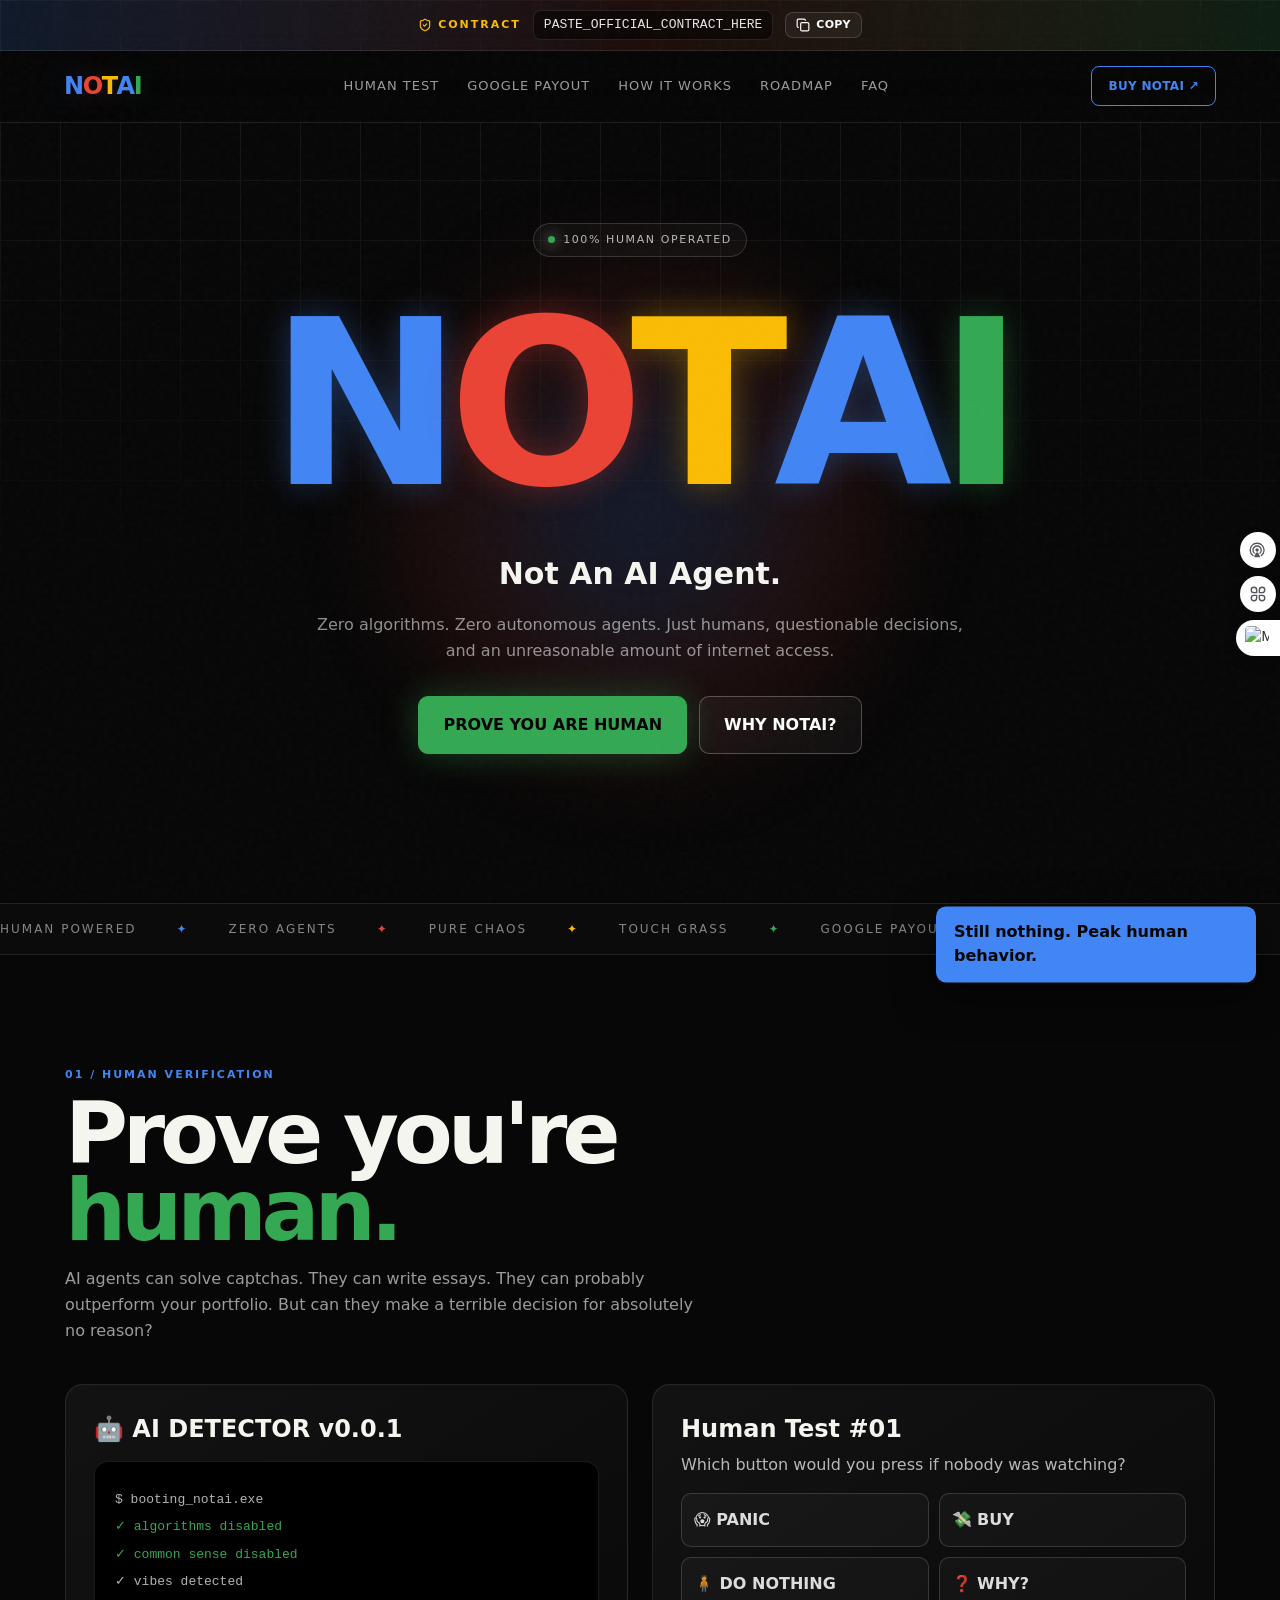
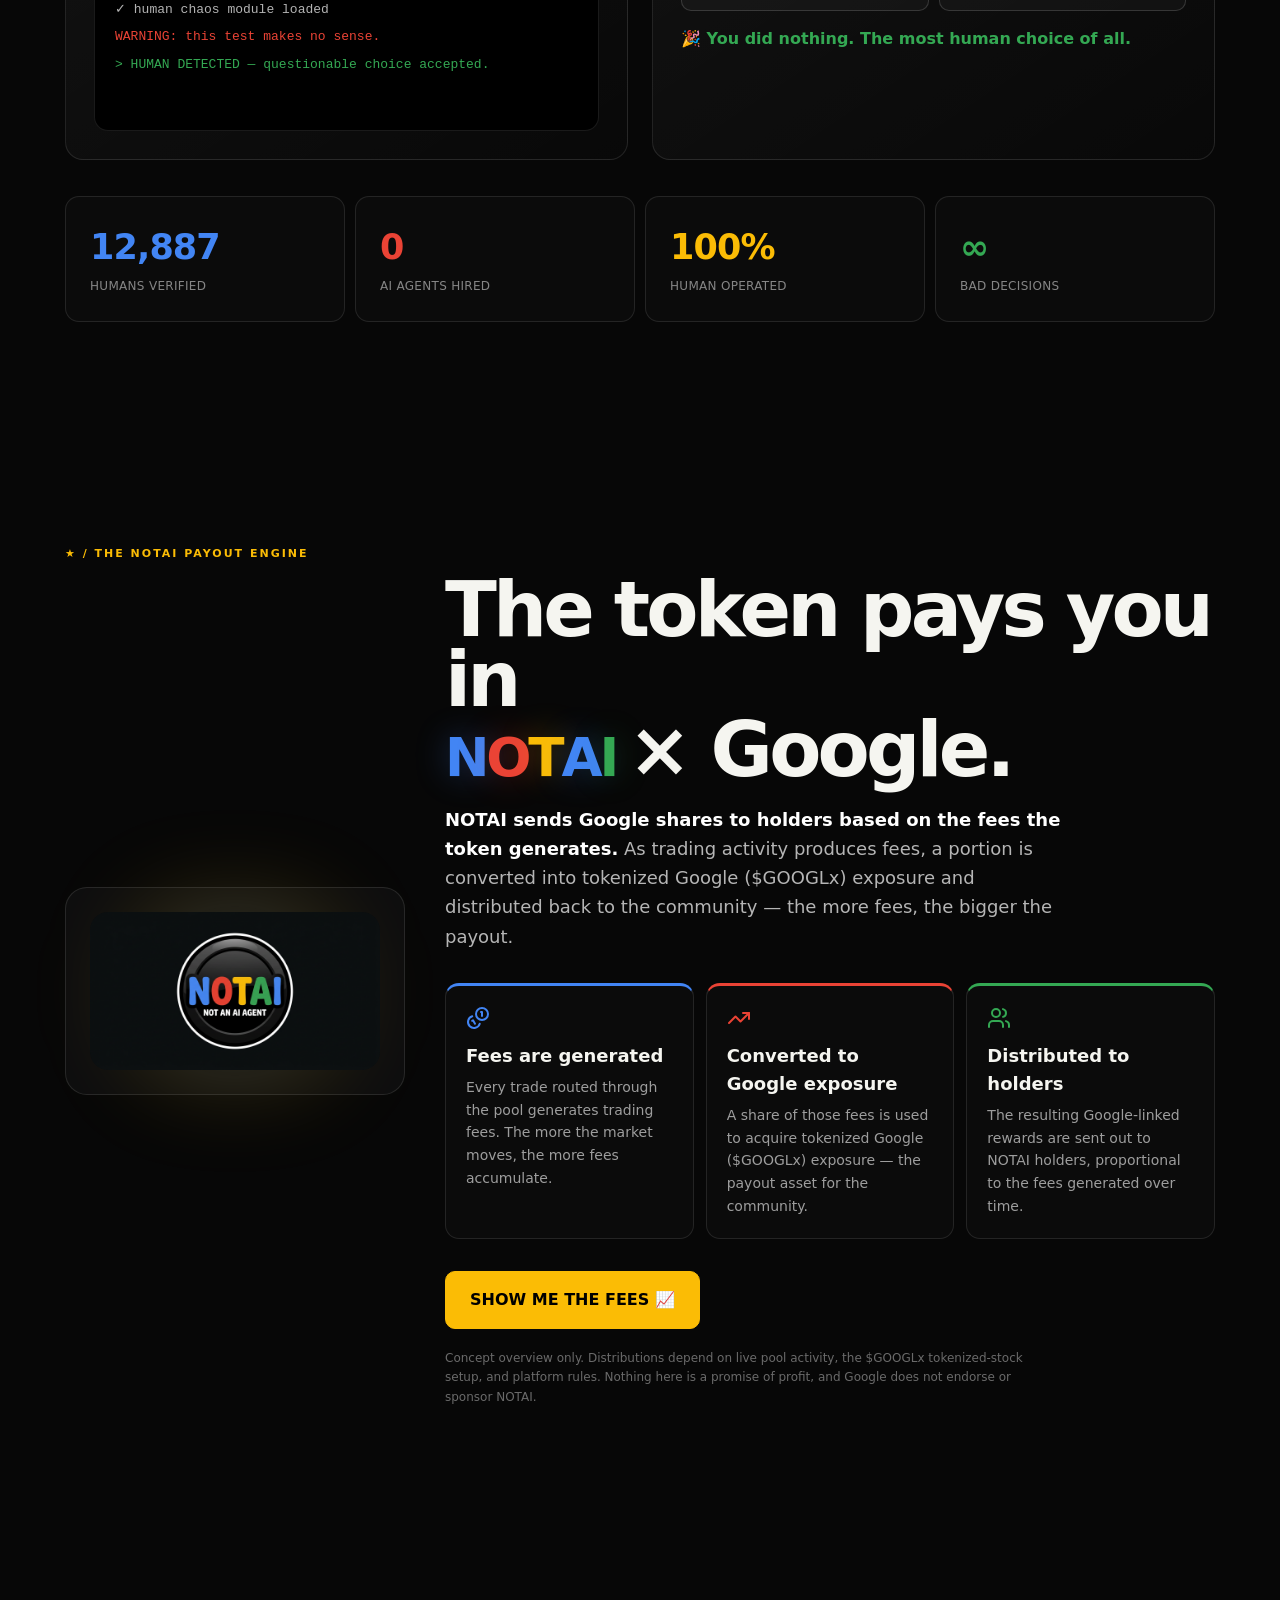
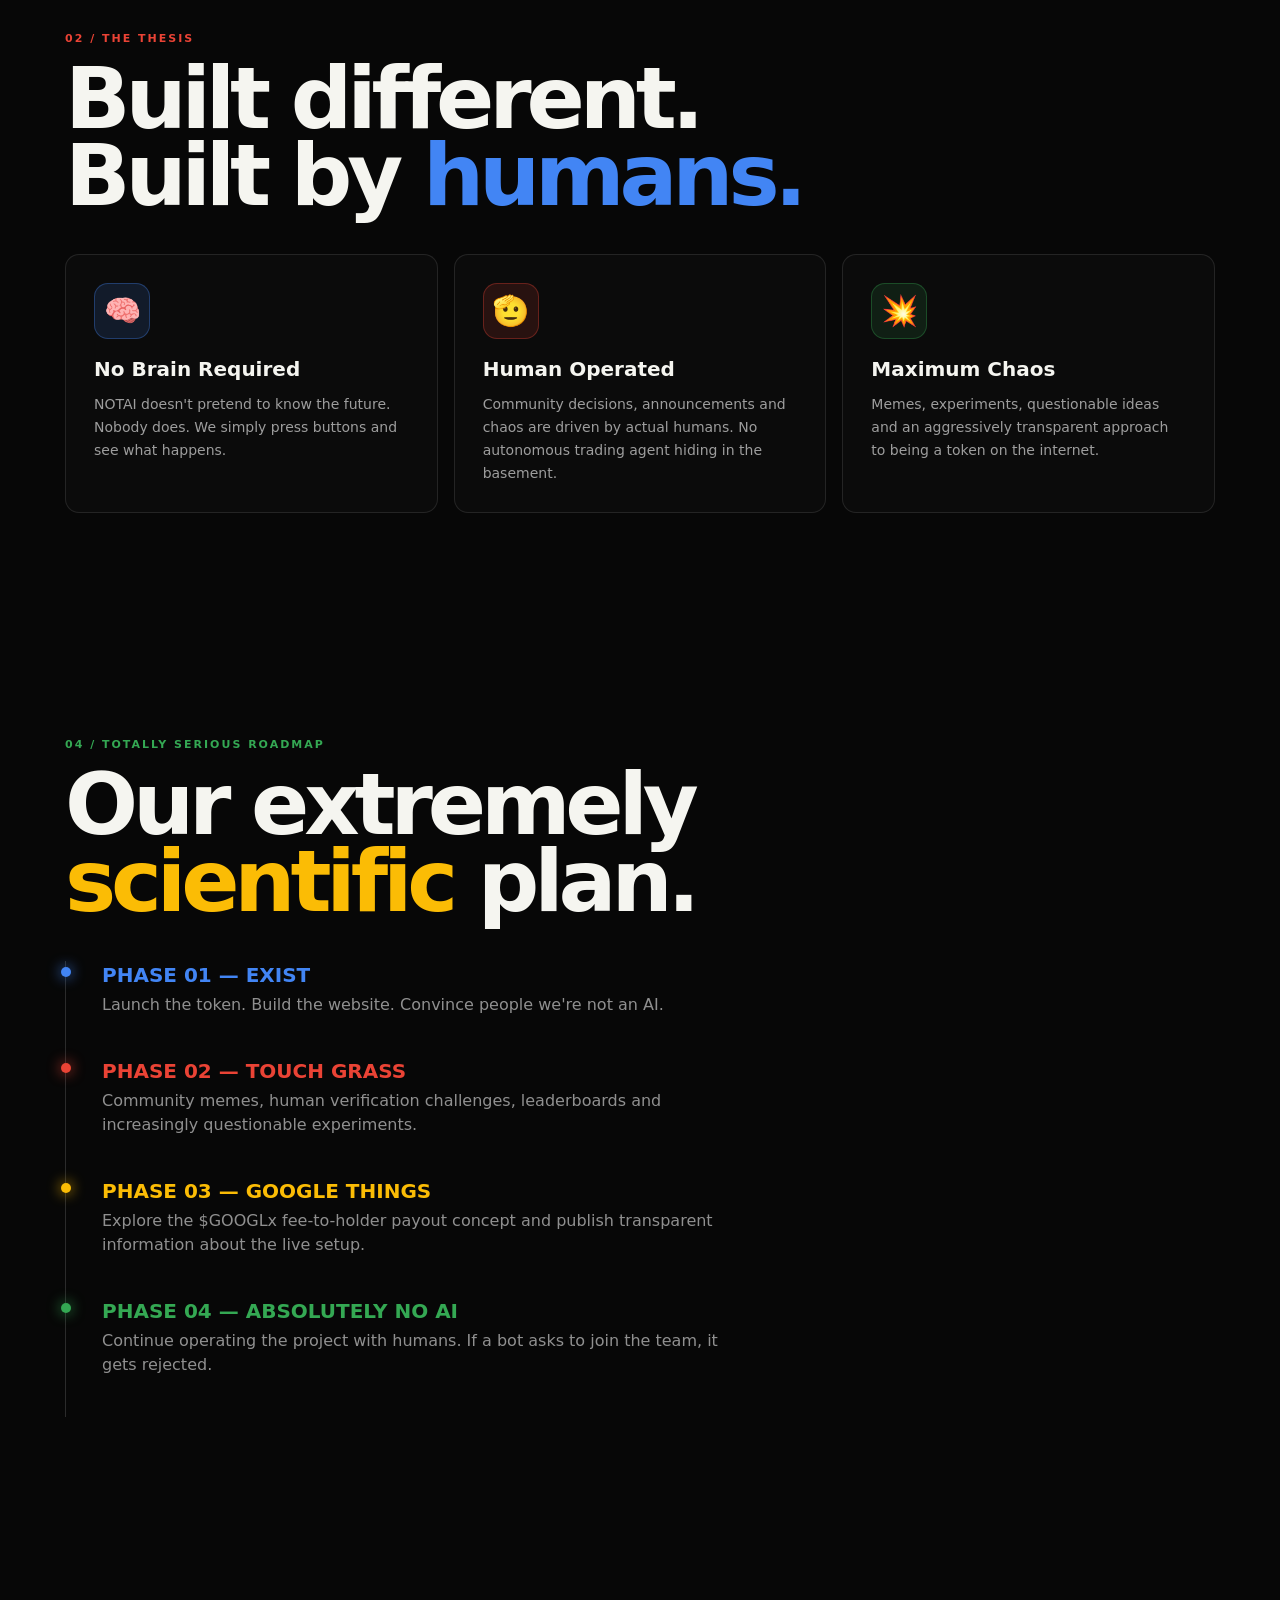
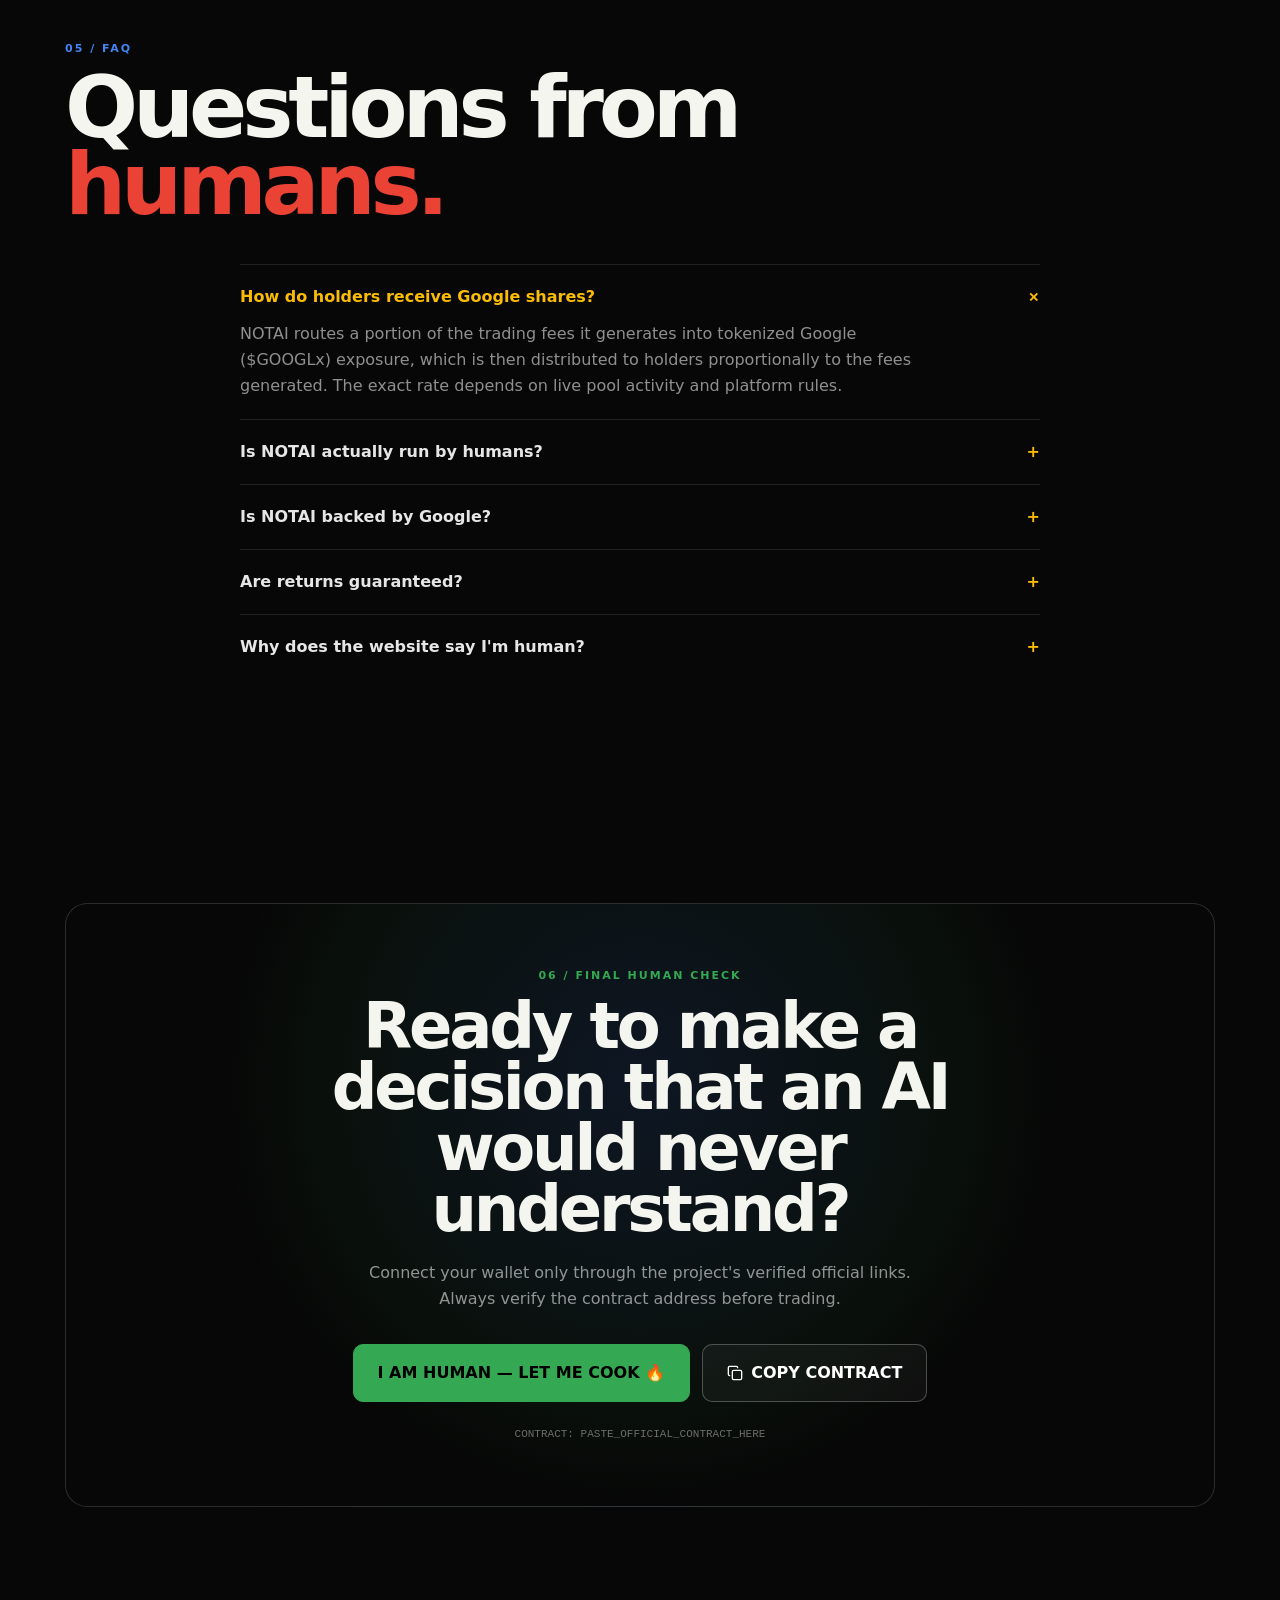
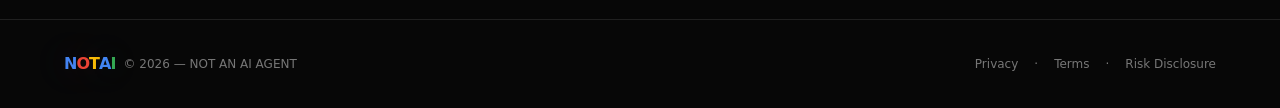
==== commit 49e57425: "Add files via upload" ====
--- a/index.html
+++ b/index.html
@@ -1,8 +1,35 @@
-<!DOCTYPE html> <html lang=en class="inter_c15e96cb-module__0bjUvq__variable roboto_mono_6fe72337-module__Br3vFa__variable dark" style><!--
- Page saved with SingleFile 
- url: https://notai-iota.vercel.app/ 
- saved date: Sun Sep 27 2026 16:45:30 GMT+0200 (Central European Summer Time)
---><meta charset=utf-8><meta name=viewport content="width=device-width, initial-scale=1"><style data-precedence=next>@font-face{font-family:Inter;font-style:normal;font-weight:100 900;src:url([data-uri])format("woff2");unicode-range:U+??,U+131,U+152-153,U+2BB-2BC,U+2C6,U+2DA,U+2DC,U+304,U+308,U+329,U+2000-206F,U+20AC,U+2122,U+2191,U+2193,U+2212,U+2215,U+FEFF,U+FFFD}@font-face{font-family:Inter Fallback;src:local(Arial);ascent-override:90.44%;descent-override:22.52%;line-gap-override:0.0%;size-adjust:107.12%}.inter_c15e96cb-module__0bjUvq__variable{--font-inter:"Inter","Inter Fallback"}@font-face{font-family:Roboto Mono;font-style:normal;font-weight:100 700;src:url([data-uri])format("woff2");unicode-range:U+??,U+131,U+152-153,U+2BB-2BC,U+2C6,U+2DA,U+2DC,U+304,U+308,U+329,U+2000-206F,U+20AC,U+2122,U+2191,U+2193,U+2212,U+2215,U+FEFF,U+FFFD}@font-face{font-family:Roboto Mono Fallback;src:local(Arial);ascent-override:77.84%;descent-override:20.13%;line-gap-override:0.0%;size-adjust:134.61%}.roboto_mono_6fe72337-module__Br3vFa__variable{--font-roboto-mono:"Roboto Mono","Roboto Mono Fallback"}@layer properties{@supports (((-webkit-hyphens:none)) and (not (margin-trim:inline))) or ((-moz-orient:inline) and (not (color:rgb(from red r g b)))){:root,:host{--shimmer-angle:20deg}*,:before,:after,::backdrop{--tw-rotate-x:initial;--tw-rotate-y:initial;--tw-rotate-z:initial;--tw-skew-x:initial;--tw-skew-y:initial;--tw-border-style:solid;--tw-gradient-position:initial;--tw-gradient-from:#0000;--tw-gradient-via:#0000;--tw-gradient-to:#0000;--tw-gradient-stops:initial;--tw-gradient-via-stops:initial;--tw-gradient-from-position:0%;--tw-gradient-via-position:50%;--tw-gradient-to-position:100%;--tw-leading:initial;--tw-font-weight:initial;--tw-tracking:initial;--tw-shadow:0 0#0000;--tw-shadow-color:initial;--tw-shadow-alpha:100%;--tw-inset-shadow:0 0#0000;--tw-inset-shadow-color:initial;--tw-inset-shadow-alpha:100%;--tw-ring-color:initial;--tw-ring-shadow:0 0#0000;--tw-inset-ring-color:initial;--tw-inset-ring-shadow:0 0#0000;--tw-ring-inset:initial;--tw-ring-offset-width:0px;--tw-ring-offset-color:#fff;--tw-ring-offset-shadow:0 0#0000;--tw-outline-style:solid;--tw-blur:initial;--tw-brightness:initial;--tw-contrast:initial;--tw-grayscale:initial;--tw-hue-rotate:initial;--tw-invert:initial;--tw-opacity:initial;--tw-saturate:initial;--tw-sepia:initial;--tw-drop-shadow:initial;--tw-drop-shadow-color:initial;--tw-drop-shadow-alpha:100%;--tw-drop-shadow-size:initial;--tw-backdrop-blur:initial;--tw-backdrop-brightness:initial;--tw-backdrop-contrast:initial;--tw-backdrop-grayscale:initial;--tw-backdrop-hue-rotate:initial;--tw-backdrop-invert:initial;--tw-backdrop-opacity:initial;--tw-backdrop-saturate:initial;--tw-backdrop-sepia:initial;--tw-ease:initial;--tw-scale-x:1;--tw-scale-y:1;--tw-scale-z:1;--tw-translate-x:0;--tw-translate-y:0;--tw-translate-z:0;--tw-animation-delay:0s;--tw-animation-direction:normal;--tw-animation-duration:initial;--tw-animation-fill-mode:none;--tw-animation-iteration-count:1;--tw-enter-blur:0;--tw-enter-opacity:1;--tw-enter-rotate:0;--tw-enter-scale:1;--tw-enter-translate-x:0;--tw-enter-translate-y:0;--tw-exit-blur:0;--tw-exit-opacity:1;--tw-exit-rotate:0;--tw-exit-scale:1;--tw-exit-translate-x:0;--tw-exit-translate-y:0;--scroll-fade-t:0px;--scroll-fade-b:0px;--scroll-fade-s:0px;--scroll-fade-e:0px;--scroll-fade-mask:initial;--shimmer-image:initial;--shimmer-text-fill:initial}}}@layer theme{:root,:host{--color-black:#000;--color-white:#fff;--spacing:.25rem;--text-xs:.75rem;--text-xs--line-height:calc(1/.75);--text-sm:.875rem;--text-sm--line-height:calc(1.25/.875);--text-base:1rem;--text-base--line-height:calc(1.5/1);--text-lg:1.125rem;--text-lg--line-height:calc(1.75/1.125);--text-xl:1.25rem;--text-xl--line-height:calc(1.75/1.25);--text-2xl:1.5rem;--text-2xl--line-height:calc(2/1.5);--text-3xl:1.875rem;--text-3xl--line-height:calc(2.25/1.875);--font-weight-medium:500;--font-weight-bold:700;--font-weight-black:900;--tracking-tight:-.025em;--tracking-wide:.025em;--leading-relaxed:1.625;--radius-md:calc(var(--radius)*.8);--ease-in:cubic-bezier(.4,0,1,1);--ease-out:cubic-bezier(0,0,.2,1);--ease-in-out:cubic-bezier(.4,0,.2,1);--blur-md:12px;--blur-xl:24px;--blur-2xl:40px;--default-transition-duration:.15s;--default-transition-timing-function:cubic-bezier(.4,0,.2,1);--default-font-family:var(--font-inter),ui-sans-serif,system-ui,-apple-system,sans-serif;--default-mono-font-family:var(--font-roboto-mono),ui-monospace,"Courier New",monospace}}@layer base{*,:after,:before,::backdrop{box-sizing:border-box;border:0 solid;margin:0;padding:0}::file-selector-button{box-sizing:border-box;border:0 solid;margin:0;padding:0}html,:host{-webkit-text-size-adjust:100%;tab-size:4;line-height:1.5;font-family:var(--default-font-family,-apple-system,BlinkMacSystemFont,"Segoe UI",Roboto,"Helvetica Neue","Noto Sans",Arial,sans-serif,"Apple Color Emoji","Segoe UI Emoji","Segoe UI Symbol","Noto Color Emoji");font-feature-settings:var(--default-font-feature-settings,normal);font-variation-settings:var(--default-font-variation-settings,normal);-webkit-tap-highlight-color:transparent}a{color:inherit;-webkit-text-decoration:inherit;-webkit-text-decoration:inherit;-webkit-text-decoration:inherit;-webkit-text-decoration:inherit;text-decoration:inherit}code{font-feature-settings:var(--default-mono-font-feature-settings,normal);font-variation-settings:var(--default-mono-font-variation-settings,normal)}:-moz-focusring:where(:not(iframe)){outline:auto}img,svg{vertical-align:middle;display:block}img{max-width:100%}button{font:inherit;font-feature-settings:inherit;font-variation-settings:inherit;letter-spacing:inherit;opacity:1;background-color:#0000}::file-selector-button{font:inherit;font-feature-settings:inherit;font-variation-settings:inherit;letter-spacing:inherit;color:inherit;opacity:1;background-color:#0000;border-radius:0}::file-selector-button{margin-inline-end:4px}::placeholder{opacity:1}@supports (not ((-webkit-appearance:-apple-pay-button))) or (contain-intrinsic-size:1px){::placeholder{color:currentColor}@supports (color:color-mix(in lab,red,red)){::placeholder{color:color-mix(in oklab,currentcolor 50%,transparent)}}}::-webkit-search-decoration{-webkit-appearance:none}::-webkit-date-and-time-value{min-height:1lh;text-align:inherit}::-webkit-datetime-edit{display:inline-flex}::-webkit-datetime-edit-fields-wrapper{padding:0}::-webkit-datetime-edit{padding-block:0}::-webkit-datetime-edit-year-field{padding-block:0}::-webkit-datetime-edit-month-field{padding-block:0}::-webkit-datetime-edit-day-field{padding-block:0}::-webkit-datetime-edit-hour-field{padding-block:0}::-webkit-datetime-edit-minute-field{padding-block:0}::-webkit-datetime-edit-second-field{padding-block:0}::-webkit-datetime-edit-millisecond-field{padding-block:0}::-webkit-datetime-edit-meridiem-field{padding-block:0}::-webkit-calendar-picker-indicator{line-height:1}:-moz-ui-invalid{box-shadow:none}button{appearance:button}::file-selector-button{appearance:button}::-webkit-inner-spin-button{height:auto}::-webkit-outer-spin-button{height:auto}[hidden]:where(:not([hidden=until-found])){display:none!important}*{border-color:var(--border);outline-color:var(--ring)}@supports (color:color-mix(in lab,red,red)){*{outline-color:color-mix(in oklab,var(--ring) 50%,transparent)}}body{background-color:var(--background);color:var(--foreground)}}@layer components;@layer utilities{.pointer-events-none{pointer-events:none}.absolute{position:absolute}.fixed{position:fixed}.relative{position:relative}.sticky{position:sticky}.inset-0{inset:0}.top-0{top:0}.top-1\.5{top:calc(var(--spacing)*1.5)}.top-\[41px\]{top:41px}.left-\[-5px\]{left:-5px}.z-0{z-index:0}.z-10{z-index:10}.z-30{z-index:30}.z-40{z-index:40}.z-\[60\]{z-index:60}.mx-10{margin-inline:calc(var(--spacing)*10)}.mx-auto{margin-inline:auto}.my-2{margin-block:calc(var(--spacing)*2)}.my-8{margin-block:calc(var(--spacing)*8)}.mt-0{margin-top:0}.mt-1{margin-top:var(--spacing)}.mt-1\.5{margin-top:calc(var(--spacing)*1.5)}.mt-2{margin-top:calc(var(--spacing)*2)}.mt-2\.5{margin-top:calc(var(--spacing)*2.5)}.mt-3{margin-top:calc(var(--spacing)*3)}.mt-4{margin-top:calc(var(--spacing)*4)}.mt-5{margin-top:calc(var(--spacing)*5)}.mt-6{margin-top:calc(var(--spacing)*6)}.mt-8{margin-top:calc(var(--spacing)*8)}.mt-9{margin-top:calc(var(--spacing)*9)}.mt-10{margin-top:calc(var(--spacing)*10)}.mb-3{margin-bottom:calc(var(--spacing)*3)}.mb-4{margin-bottom:calc(var(--spacing)*4)}.block{display:block}.flex{display:flex}.grid{display:grid}.hidden{display:none}.inline-flex{display:inline-flex}.h-2\.5{height:calc(var(--spacing)*2.5)}.h-3\.5{height:calc(var(--spacing)*3.5)}.h-4{height:calc(var(--spacing)*4)}.h-6{height:calc(var(--spacing)*6)}.h-14{height:calc(var(--spacing)*14)}.h-\[7px\]{height:7px}.h-\[72px\]{height:72px}.h-\[620px\]{height:620px}.h-auto{height:auto}.min-h-\[22px\]{min-height:22px}.min-h-\[270px\]{min-height:270px}.min-h-\[calc\(100vh-120px\)\]{min-height:calc(100vh - 120px)}.min-h-screen{min-height:100vh}.w-2\.5{width:calc(var(--spacing)*2.5)}.w-3\.5{width:calc(var(--spacing)*3.5)}.w-4{width:calc(var(--spacing)*4)}.w-6{width:calc(var(--spacing)*6)}.w-14{width:calc(var(--spacing)*14)}.w-\[7px\]{width:7px}.w-\[620px\]{width:620px}.w-full{width:100%}.max-w-\[340px\]{max-width:340px}.max-w-\[560px\]{max-width:560px}.max-w-\[600px\]{max-width:600px}.max-w-\[620px\]{max-width:620px}.max-w-\[650px\]{max-width:650px}.max-w-\[700px\]{max-width:700px}.max-w-\[750px\]{max-width:750px}.max-w-\[800px\]{max-width:800px}.max-w-\[1150px\]{max-width:1150px}.max-w-full{max-width:100%}.cursor-pointer{cursor:pointer}.list-none{list-style-type:none}.grid-cols-2{grid-template-columns:repeat(2,minmax(0,1fr))}.flex-wrap{flex-wrap:wrap}.place-items-center{place-items:center}.items-baseline{align-items:baseline}.items-center{align-items:center}.justify-between{justify-content:space-between}.justify-center{justify-content:center}.gap-1\.5{gap:calc(var(--spacing)*1.5)}.gap-2{gap:calc(var(--spacing)*2)}.gap-2\.5{gap:calc(var(--spacing)*2.5)}.gap-3{gap:calc(var(--spacing)*3)}.gap-4{gap:calc(var(--spacing)*4)}.gap-5{gap:calc(var(--spacing)*5)}.gap-6{gap:calc(var(--spacing)*6)}.gap-7{gap:calc(var(--spacing)*7)}.gap-10{gap:calc(var(--spacing)*10)}.gap-x-3{column-gap:calc(var(--spacing)*3)}.gap-y-1\.5{row-gap:calc(var(--spacing)*1.5)}.truncate{text-overflow:ellipsis;white-space:nowrap;overflow:hidden}.overflow-hidden{overflow:hidden}.overflow-x-hidden{overflow-x:hidden}.rounded-2xl{border-radius:calc(var(--radius)*1.8)}.rounded-3xl{border-radius:calc(var(--radius)*2.2)}.rounded-full{border-radius:3.40282e38px}.rounded-lg{border-radius:var(--radius)}.rounded-md{border-radius:calc(var(--radius)*.8)}.rounded-xl{border-radius:calc(var(--radius)*1.4)}.border{border-style:var(--tw-border-style);border-width:1px}.border-y{border-block-style:var(--tw-border-style);border-block-width:1px}.border-t{border-top-style:var(--tw-border-style);border-top-width:1px}.border-b{border-bottom-style:var(--tw-border-style);border-bottom-width:1px}.border-l{border-left-style:var(--tw-border-style);border-left-width:1px}.border-\[\#34A853\]{border-color:#34a853}.border-\[\#4285F4\]{border-color:#4285f4}.border-\[\#FBBC05\]{border-color:#fbbc05}.border-white\/10{border-color:#ffffff1a}@supports (color:color-mix(in lab,red,red)){.border-white\/10{border-color:color-mix(in oklab,var(--color-white) 10%,transparent)}}.border-white\/15{border-color:#ffffff26}@supports (color:color-mix(in lab,red,red)){.border-white\/15{border-color:color-mix(in oklab,var(--color-white) 15%,transparent)}}.border-white\/25{border-color:#ffffff40}@supports (color:color-mix(in lab,red,red)){.border-white\/25{border-color:color-mix(in oklab,var(--color-white) 25%,transparent)}}.bg-\[\#0b0b0b\]{background-color:#0b0b0b}.bg-\[\#34A853\]{background-color:#34a853}.bg-\[\#070707\]{background-color:#070707}.bg-\[\#070707\]\/85{background-color:lab(1.91923%0 0/.85)}.bg-\[\#FBBC05\]{background-color:#fbbc05}.bg-black{background-color:var(--color-black)}.bg-black\/50{background-color:#00000080}@supports (color:color-mix(in lab,red,red)){.bg-black\/50{background-color:color-mix(in oklab,var(--color-black) 50%,transparent)}}.bg-white\/5{background-color:#ffffff0d}@supports (color:color-mix(in lab,red,red)){.bg-white\/5{background-color:color-mix(in oklab,var(--color-white) 5%,transparent)}}.bg-white\/\[0\.02\]{background-color:#ffffff05}@supports (color:color-mix(in lab,red,red)){.bg-white\/\[0\.02\]{background-color:color-mix(in oklab,var(--color-white) 2%,transparent)}}.bg-white\/\[0\.03\]{background-color:#ffffff08}@supports (color:color-mix(in lab,red,red)){.bg-white\/\[0\.03\]{background-color:color-mix(in oklab,var(--color-white) 3%,transparent)}}.bg-white\/\[0\.04\]{background-color:#ffffff0a}@supports (color:color-mix(in lab,red,red)){.bg-white\/\[0\.04\]{background-color:color-mix(in oklab,var(--color-white) 4%,transparent)}}.bg-gradient-to-br{--tw-gradient-position:to bottom right in oklab;background-image:linear-gradient(var(--tw-gradient-stops))}.bg-gradient-to-r{--tw-gradient-position:to right in oklab;background-image:linear-gradient(var(--tw-gradient-stops))}.from-\[\#4285F4\]\/15{--tw-gradient-from:#4285f426;--tw-gradient-stops:var(--tw-gradient-via-stops,var(--tw-gradient-position),var(--tw-gradient-from) var(--tw-gradient-from-position),var(--tw-gradient-to) var(--tw-gradient-to-position))}@supports (color:lab(0%0 0)){.from-\[\#4285F4\]\/15{--tw-gradient-from:lab(55.5946%7.44951-63.1075/.15)}}.from-white\/\[0\.05\]{--tw-gradient-from:#ffffff0d}@supports (color:color-mix(in lab,red,red)){.from-white\/\[0\.05\]{--tw-gradient-from:color-mix(in oklab,var(--color-white) 5%,transparent)}}.from-white\/\[0\.05\]{--tw-gradient-stops:var(--tw-gradient-via-stops,var(--tw-gradient-position),var(--tw-gradient-from) var(--tw-gradient-from-position),var(--tw-gradient-to) var(--tw-gradient-to-position))}.via-\[\#EA4335\]\/10{--tw-gradient-via:#ea43351a;--tw-gradient-via-stops:var(--tw-gradient-position),var(--tw-gradient-from) var(--tw-gradient-from-position),var(--tw-gradient-via) var(--tw-gradient-via-position),var(--tw-gradient-to) var(--tw-gradient-to-position);--tw-gradient-stops:var(--tw-gradient-via-stops)}@supports (color:lab(0%0 0)){.via-\[\#EA4335\]\/10{--tw-gradient-via:lab(54.6016%64.0165 47.4127/.1)}}.to-\[\#34A853\]\/15{--tw-gradient-to:#34a85326;--tw-gradient-stops:var(--tw-gradient-via-stops,var(--tw-gradient-position),var(--tw-gradient-from) var(--tw-gradient-from-position),var(--tw-gradient-to) var(--tw-gradient-to-position))}@supports (color:lab(0%0 0)){.to-\[\#34A853\]\/15{--tw-gradient-to:lab(61.0978% -47.5392 33.8654/.15)}}.to-white\/\[0\.01\]{--tw-gradient-to:#ffffff03}@supports (color:color-mix(in lab,red,red)){.to-white\/\[0\.01\]{--tw-gradient-to:color-mix(in oklab,var(--color-white) 1%,transparent)}}.to-white\/\[0\.01\]{--tw-gradient-stops:var(--tw-gradient-via-stops,var(--tw-gradient-position),var(--tw-gradient-from) var(--tw-gradient-from-position),var(--tw-gradient-to) var(--tw-gradient-to-position))}.p-5{padding:calc(var(--spacing)*5)}.p-6{padding:calc(var(--spacing)*6)}.p-7{padding:calc(var(--spacing)*7)}.px-2\.5{padding-inline:calc(var(--spacing)*2.5)}.px-3{padding-inline:calc(var(--spacing)*3)}.px-3\.5{padding-inline:calc(var(--spacing)*3.5)}.px-4{padding-inline:calc(var(--spacing)*4)}.px-5{padding-inline:calc(var(--spacing)*5)}.px-6{padding-inline:calc(var(--spacing)*6)}.px-\[5vw\]{padding-inline:5vw}.py-1{padding-block:var(--spacing)}.py-2{padding-block:calc(var(--spacing)*2)}.py-2\.5{padding-block:calc(var(--spacing)*2.5)}.py-3\.5{padding-block:calc(var(--spacing)*3.5)}.py-4{padding-block:calc(var(--spacing)*4)}.py-5{padding-block:calc(var(--spacing)*5)}.py-8{padding-block:calc(var(--spacing)*8)}.py-16{padding-block:calc(var(--spacing)*16)}.py-24{padding-block:calc(var(--spacing)*24)}.pt-16{padding-top:calc(var(--spacing)*16)}.pb-10{padding-bottom:calc(var(--spacing)*10)}.pb-28{padding-bottom:calc(var(--spacing)*28)}.pl-0{padding-left:0}.pl-9{padding-left:calc(var(--spacing)*9)}.text-center{text-align:center}.text-left{text-align:left}.font-mono{font-family:var(--font-roboto-mono),ui-monospace,"Courier New",monospace}.font-sans{font-family:var(--font-inter),ui-sans-serif,system-ui,-apple-system,sans-serif}.text-2xl{font-size:var(--text-2xl);line-height:var(--tw-leading,var(--text-2xl--line-height))}.text-3xl{font-size:var(--text-3xl);line-height:var(--tw-leading,var(--text-3xl--line-height))}.text-base{font-size:var(--text-base);line-height:var(--tw-leading,var(--text-base--line-height))}.text-lg{font-size:var(--text-lg);line-height:var(--tw-leading,var(--text-lg--line-height))}.text-sm{font-size:var(--text-sm)}.text-xl{font-size:var(--text-xl);line-height:var(--tw-leading,var(--text-xl--line-height))}.text-xs{font-size:var(--text-xs)}.text-\[0\.7em\]{font-size:.7em}.text-\[11px\]{font-size:11px}.text-\[12px\]{font-size:12px}.text-\[13px\]{font-size:13px}.text-\[35px\]{font-size:35px}.text-\[clamp\(18px\,3vw\,30px\)\]{font-size:clamp(18px,3vw,30px)}.text-\[clamp\(34px\,6vw\,64px\)\]{font-size:clamp(34px,6vw,64px)}.text-\[clamp\(38px\,6\.5vw\,76px\)\]{font-size:clamp(38px,6.5vw,76px)}.text-\[clamp\(42px\,7vw\,86px\)\]{font-size:clamp(42px,7vw,86px)}.text-\[clamp\(88px\,18vw\,240px\)\]{font-size:clamp(88px,18vw,240px)}.leading-\[0\.9\]{--tw-leading:.9;line-height:.9}.leading-\[0\.78\]{--tw-leading:.78;line-height:.78}.leading-\[0\.92\]{--tw-leading:.92;line-height:.92}.leading-\[0\.95\]{--tw-leading:.95;line-height:.95}.leading-none{--tw-leading:1;line-height:1}.leading-relaxed{--tw-leading:var(--leading-relaxed);line-height:var(--leading-relaxed)}.font-black{--tw-font-weight:var(--font-weight-black);font-weight:var(--font-weight-black)}.font-bold{--tw-font-weight:var(--font-weight-bold);font-weight:var(--font-weight-bold)}.tracking-\[-0\.05em\]{--tw-tracking:-.05em;letter-spacing:-.05em}.tracking-\[-0\.06em\]{--tw-tracking:-.06em;letter-spacing:-.06em}.tracking-\[-0\.09em\]{--tw-tracking:-.09em;letter-spacing:-.09em}.tracking-\[1\.6px\]{--tw-tracking:1.6px;letter-spacing:1.6px}.tracking-\[1px\]{--tw-tracking:1px;letter-spacing:1px}.tracking-\[2px\]{--tw-tracking:2px;letter-spacing:2px}.tracking-tight{--tw-tracking:var(--tracking-tight);letter-spacing:var(--tracking-tight)}.tracking-wide{--tw-tracking:var(--tracking-wide);letter-spacing:var(--tracking-wide)}.break-all{word-break:break-all}.whitespace-nowrap{white-space:nowrap}.text-\[\#34A853\]{color:#34a853}.text-\[\#4285F4\]{color:#4285f4}.text-\[\#EA4335\]{color:#ea4335}.text-\[\#FBBC05\]{color:#fbbc05}.text-\[\#f5f5f0\]{color:#f5f5f0}.text-black{color:var(--color-black)}.text-white{color:var(--color-white)}.text-white\/40{color:#fff6}@supports (color:color-mix(in lab,red,red)){.text-white\/40{color:color-mix(in oklab,var(--color-white) 40%,transparent)}}.text-white\/45{color:#ffffff73}@supports (color:color-mix(in lab,red,red)){.text-white\/45{color:color-mix(in oklab,var(--color-white) 45%,transparent)}}.text-white\/50{color:#ffffff80}@supports (color:color-mix(in lab,red,red)){.text-white\/50{color:color-mix(in oklab,var(--color-white) 50%,transparent)}}.text-white\/55{color:#ffffff8c}@supports (color:color-mix(in lab,red,red)){.text-white\/55{color:color-mix(in oklab,var(--color-white) 55%,transparent)}}.text-white\/60{color:#fff9}@supports (color:color-mix(in lab,red,red)){.text-white\/60{color:color-mix(in oklab,var(--color-white) 60%,transparent)}}.text-white\/70{color:#ffffffb3}@supports (color:color-mix(in lab,red,red)){.text-white\/70{color:color-mix(in oklab,var(--color-white) 70%,transparent)}}.text-white\/85{color:#ffffffd9}@supports (color:color-mix(in lab,red,red)){.text-white\/85{color:color-mix(in oklab,var(--color-white) 85%,transparent)}}.text-white\/90{color:#ffffffe6}@supports (color:color-mix(in lab,red,red)){.text-white\/90{color:color-mix(in oklab,var(--color-white) 90%,transparent)}}.uppercase{text-transform:uppercase}.antialiased{-webkit-font-smoothing:antialiased;-moz-osx-font-smoothing:grayscale}.opacity-\[0\.08\]{opacity:.08}.opacity-\[0\.035\]{opacity:.035}.shadow-\[0_0_35px_rgba\(52\,168\,83\,\.35\)\]{--tw-shadow:0 0 35px var(--tw-shadow-color,#34a85359);box-shadow:var(--tw-inset-shadow),var(--tw-inset-ring-shadow),var(--tw-ring-offset-shadow),var(--tw-ring-shadow),var(--tw-shadow)}.blur-2xl{--tw-blur:blur(var(--blur-2xl));filter:var(--tw-blur,) var(--tw-brightness,) var(--tw-contrast,) var(--tw-grayscale,) var(--tw-hue-rotate,) var(--tw-invert,) var(--tw-saturate,) var(--tw-sepia,) var(--tw-drop-shadow,)}.backdrop-blur-md{--tw-backdrop-blur:blur(var(--blur-md));-webkit-backdrop-filter:var(--tw-backdrop-blur,) var(--tw-backdrop-brightness,) var(--tw-backdrop-contrast,) var(--tw-backdrop-grayscale,) var(--tw-backdrop-hue-rotate,) var(--tw-backdrop-invert,) var(--tw-backdrop-opacity,) var(--tw-backdrop-saturate,) var(--tw-backdrop-sepia,);backdrop-filter:var(--tw-backdrop-blur,) var(--tw-backdrop-brightness,) var(--tw-backdrop-contrast,) var(--tw-backdrop-grayscale,) var(--tw-backdrop-hue-rotate,) var(--tw-backdrop-invert,) var(--tw-backdrop-opacity,) var(--tw-backdrop-saturate,) var(--tw-backdrop-sepia,)}.backdrop-blur-xl{--tw-backdrop-blur:blur(var(--blur-xl));-webkit-backdrop-filter:var(--tw-backdrop-blur,) var(--tw-backdrop-brightness,) var(--tw-backdrop-contrast,) var(--tw-backdrop-grayscale,) var(--tw-backdrop-hue-rotate,) var(--tw-backdrop-invert,) var(--tw-backdrop-opacity,) var(--tw-backdrop-saturate,) var(--tw-backdrop-sepia,);backdrop-filter:var(--tw-backdrop-blur,) var(--tw-backdrop-brightness,) var(--tw-backdrop-contrast,) var(--tw-backdrop-grayscale,) var(--tw-backdrop-hue-rotate,) var(--tw-backdrop-invert,) var(--tw-backdrop-opacity,) var(--tw-backdrop-saturate,) var(--tw-backdrop-sepia,)}.transition{transition-property:color,background-color,border-color,outline-color,text-decoration-color,fill,stroke,--tw-gradient-from,--tw-gradient-via,--tw-gradient-to,opacity,box-shadow,transform,translate,scale,rotate,filter,-webkit-backdrop-filter,backdrop-filter,display,content-visibility,overlay,pointer-events;transition-timing-function:var(--tw-ease,var(--default-transition-timing-function));transition-duration:var(--tw-duration,var(--default-transition-duration))}.group-open\:rotate-45:is(:where(.group):is([open],:popover-open,:open) *){rotate:45deg}.group-open\:text-\[\#FBBC05\]:is(:where(.group):is([open],:popover-open,:open) *){color:#fbbc05}@media (hover:hover){.group-hover\:scale-110:is(:where(.group):hover *){--tw-scale-x:110%;--tw-scale-y:110%;--tw-scale-z:110%;scale:var(--tw-scale-x) var(--tw-scale-y)}.hover\:-translate-y-0\.5:hover{--tw-translate-y:calc(var(--spacing)*-.5);translate:var(--tw-translate-x) var(--tw-translate-y)}.hover\:-translate-y-1:hover{--tw-translate-y:calc(var(--spacing)*-1);translate:var(--tw-translate-x) var(--tw-translate-y)}.hover\:-translate-y-1\.5:hover{--tw-translate-y:calc(var(--spacing)*-1.5);translate:var(--tw-translate-x) var(--tw-translate-y)}.hover\:border-\[\#34A853\]:hover{border-color:#34a853}.hover\:border-\[\#FBBC05\]:hover{border-color:#fbbc05}.hover\:border-white\/25:hover{border-color:#ffffff40}@supports (color:color-mix(in lab,red,red)){.hover\:border-white\/25:hover{border-color:color-mix(in oklab,var(--color-white) 25%,transparent)}}.hover\:bg-\[\#4285F4\]:hover{background-color:#4285f4}.hover\:text-\[\#34A853\]:hover{color:#34a853}.hover\:text-\[\#FBBC05\]:hover{color:#fbbc05}.hover\:text-black:hover{color:var(--color-black)}.hover\:shadow-\[0_0_45px_rgba\(52\,168\,83\,\.6\)\]:hover{--tw-shadow:0 0 45px var(--tw-shadow-color,#34a85399);box-shadow:var(--tw-inset-shadow),var(--tw-inset-ring-shadow),var(--tw-ring-offset-shadow),var(--tw-ring-shadow),var(--tw-shadow)}.hover\:shadow-\[0_0_45px_rgba\(251\,188\,5\,\.55\)\]:hover{--tw-shadow:0 0 45px var(--tw-shadow-color,#fbbc058c);box-shadow:var(--tw-inset-shadow),var(--tw-inset-ring-shadow),var(--tw-ring-offset-shadow),var(--tw-ring-shadow),var(--tw-shadow)}.hover\:shadow-\[0_0_50px_rgba\(52\,168\,83\,\.6\)\]:hover{--tw-shadow:0 0 50px var(--tw-shadow-color,#34a85399);box-shadow:var(--tw-inset-shadow),var(--tw-inset-ring-shadow),var(--tw-ring-offset-shadow),var(--tw-ring-shadow),var(--tw-shadow)}}@media (min-width:40rem){.sm\:grid-cols-3{grid-template-columns:repeat(3,minmax(0,1fr))}.sm\:text-\[13px\]{font-size:13px}}@media (min-width:48rem){.md\:flex{display:flex}.md\:grid-cols-3{grid-template-columns:repeat(3,minmax(0,1fr))}.md\:grid-cols-4{grid-template-columns:repeat(4,minmax(0,1fr))}.md\:py-28{padding-block:calc(var(--spacing)*28)}}@media (min-width:64rem){.lg\:grid-cols-2{grid-template-columns:repeat(2,minmax(0,1fr))}.lg\:grid-cols-\[minmax\(0\,340px\)_1fr\]{grid-template-columns:minmax(0,340px) 1fr}}.\[\&_summary\:\:-webkit-details-marker\]\:hidden summary::-webkit-details-marker{display:none}}@property --tw-animation-delay{syntax:"*";inherits:false;initial-value:0s}@property --tw-animation-direction{syntax:"*";inherits:false;initial-value:normal}@property --tw-animation-duration{syntax:"*";inherits:false}@property --tw-animation-fill-mode{syntax:"*";inherits:false;initial-value:none}@property --tw-animation-iteration-count{syntax:"*";inherits:false;initial-value:1}@property --tw-enter-blur{syntax:"*";inherits:false;initial-value:0}@property --tw-enter-opacity{syntax:"*";inherits:false;initial-value:1}@property --tw-enter-rotate{syntax:"*";inherits:false;initial-value:0}@property --tw-enter-scale{syntax:"*";inherits:false;initial-value:1}@property --tw-enter-translate-x{syntax:"*";inherits:false;initial-value:0}@property --tw-enter-translate-y{syntax:"*";inherits:false;initial-value:0}@property --tw-exit-blur{syntax:"*";inherits:false;initial-value:0}@property --tw-exit-opacity{syntax:"*";inherits:false;initial-value:1}@property --tw-exit-rotate{syntax:"*";inherits:false;initial-value:0}@property --tw-exit-scale{syntax:"*";inherits:false;initial-value:1}@property --tw-exit-translate-x{syntax:"*";inherits:false;initial-value:0}@property --tw-exit-translate-y{syntax:"*";inherits:false;initial-value:0}@property --scroll-fade-t{syntax:"<length-percentage>";inherits:false;initial-value:0}@property --scroll-fade-b{syntax:"<length-percentage>";inherits:false;initial-value:0}@property --scroll-fade-s{syntax:"<length-percentage>";inherits:false;initial-value:0}@property --scroll-fade-e{syntax:"<length-percentage>";inherits:false;initial-value:0}@property --scroll-fade-mask{syntax:"*";inherits:false}@property --shimmer-angle{syntax:"<angle>";inherits:true;initial-value:20deg}@property --shimmer-image{syntax:"*";inherits:false}@property --shimmer-text-fill{syntax:"*";inherits:false}:root{--lightningcss-light:initial;--lightningcss-dark: ;--background:#fff;--foreground:#0a0a0a;--card:#fff;--card-foreground:#0a0a0a;--popover:#fff;--popover-foreground:#0a0a0a;--primary:#171717;--primary-foreground:#fafafa;--secondary:#f5f5f5;--secondary-foreground:#171717;--muted:#f5f5f5;--muted-foreground:#737373;--accent:#f5f5f5;--accent-foreground:#171717;--destructive:#e40014;--border:#e5e5e5;--input:#e5e5e5;--ring:#a1a1a1;--chart-1:#d4d4d4;--chart-2:#737373;--chart-3:#525252;--chart-4:#404040;--chart-5:#262626;--radius:.625rem;--sidebar:#fafafa;--sidebar-foreground:#0a0a0a;--sidebar-primary:#171717;--sidebar-primary-foreground:#fafafa;--sidebar-accent:#f5f5f5;--sidebar-accent-foreground:#171717;--sidebar-border:#e5e5e5;--sidebar-ring:#a1a1a1}@supports (color:lab(0%0 0)){:root{--background:lab(100%0 0);--foreground:lab(2.75381%0 0);--card:lab(100%0 0);--card-foreground:lab(2.75381%0 0);--popover:lab(100%0 0);--popover-foreground:lab(2.75381%0 0);--primary:lab(7.78201% -.0000149012 0);--primary-foreground:lab(98.26%0 0);--secondary:lab(96.52% -.0000298023 .0000119209);--secondary-foreground:lab(7.78201% -.0000149012 0);--muted:lab(96.52% -.0000298023 .0000119209);--muted-foreground:lab(48.496%0 0);--accent:lab(96.52% -.0000298023 .0000119209);--accent-foreground:lab(7.78201% -.0000149012 0);--destructive:lab(48.4493%77.4328 61.5452);--border:lab(90.952%0-.0000119209);--input:lab(90.952%0-.0000119209);--ring:lab(66.128% -.0000298023 .0000119209);--chart-1:lab(84.92%0-.0000119209);--chart-2:lab(48.496%0 0);--chart-3:lab(34.924%0 0);--chart-4:lab(27.036%0 0);--chart-5:lab(15.204%0-.00000596046);--sidebar:lab(98.26%0 0);--sidebar-foreground:lab(2.75381%0 0);--sidebar-primary:lab(7.78201% -.0000149012 0);--sidebar-primary-foreground:lab(98.26%0 0);--sidebar-accent:lab(96.52% -.0000298023 .0000119209);--sidebar-accent-foreground:lab(7.78201% -.0000149012 0);--sidebar-border:lab(90.952%0-.0000119209);--sidebar-ring:lab(66.128% -.0000298023 .0000119209)}}.dark{--lightningcss-light: ;--lightningcss-dark:initial;color-scheme:dark;--background:#0a0a0a;--foreground:#fafafa;--card:#171717;--card-foreground:#fafafa;--popover:#171717;--popover-foreground:#fafafa;--primary:#e5e5e5;--primary-foreground:#171717;--secondary:#262626;--secondary-foreground:#fafafa;--muted:#262626;--muted-foreground:#a1a1a1;--accent:#262626;--accent-foreground:#fafafa;--destructive:#ff6568;--border:#ffffff1a;--input:#ffffff26;--ring:#737373;--chart-1:#d4d4d4;--chart-2:#737373;--chart-3:#525252;--chart-4:#404040;--chart-5:#262626;--sidebar:#171717;--sidebar-foreground:#fafafa;--sidebar-primary:#1447e6;--sidebar-primary-foreground:#fafafa;--sidebar-accent:#262626;--sidebar-accent-foreground:#fafafa;--sidebar-border:#ffffff1a;--sidebar-ring:#737373}@supports (color:lab(0%0 0)){.dark{--background:lab(2.75381%0 0);--foreground:lab(98.26%0 0);--card:lab(7.78201% -.0000149012 0);--card-foreground:lab(98.26%0 0);--popover:lab(7.78201% -.0000149012 0);--popover-foreground:lab(98.26%0 0);--primary:lab(90.952%0-.0000119209);--primary-foreground:lab(7.78201% -.0000149012 0);--secondary:lab(15.204%0-.00000596046);--secondary-foreground:lab(98.26%0 0);--muted:lab(15.204%0-.00000596046);--muted-foreground:lab(66.128% -.0000298023 .0000119209);--accent:lab(15.204%0-.00000596046);--accent-foreground:lab(98.26%0 0);--destructive:lab(63.7053%60.745 31.3109);--border:lab(100%0 0/.1);--input:lab(100%0 0/.15);--ring:lab(48.496%0 0);--chart-1:lab(84.92%0-.0000119209);--chart-2:lab(48.496%0 0);--chart-3:lab(34.924%0 0);--chart-4:lab(27.036%0 0);--chart-5:lab(15.204%0-.00000596046);--sidebar:lab(7.78201% -.0000149012 0);--sidebar-foreground:lab(98.26%0 0);--sidebar-primary:lab(36.9089%35.0961-85.6872);--sidebar-primary-foreground:lab(98.26%0 0);--sidebar-accent:lab(15.204%0-.00000596046);--sidebar-accent-foreground:lab(98.26%0 0);--sidebar-border:lab(100%0 0/.1);--sidebar-ring:lab(48.496%0 0)}}@media (prefers-color-scheme:dark){:root:not(.light){--lightningcss-light: ;--lightningcss-dark:initial;color-scheme:dark;--background:#0a0a0a;--foreground:#fafafa;--card:#171717;--card-foreground:#fafafa;--popover:#171717;--popover-foreground:#fafafa;--primary:#e5e5e5;--primary-foreground:#171717;--secondary:#262626;--secondary-foreground:#fafafa;--muted:#262626;--muted-foreground:#a1a1a1;--accent:#262626;--accent-foreground:#fafafa;--destructive:#ff6568;--border:#ffffff1a;--input:#ffffff26;--ring:#737373;--chart-1:#d4d4d4;--chart-2:#737373;--chart-3:#525252;--chart-4:#404040;--chart-5:#262626;--sidebar:#171717;--sidebar-foreground:#fafafa;--sidebar-primary:#1447e6;--sidebar-primary-foreground:#fafafa;--sidebar-accent:#262626;--sidebar-accent-foreground:#fafafa;--sidebar-border:#ffffff1a;--sidebar-ring:#737373}@supports (color:lab(0%0 0)){:root:not(.light){--background:lab(2.75381%0 0);--foreground:lab(98.26%0 0);--card:lab(7.78201% -.0000149012 0);--card-foreground:lab(98.26%0 0);--popover:lab(7.78201% -.0000149012 0);--popover-foreground:lab(98.26%0 0);--primary:lab(90.952%0-.0000119209);--primary-foreground:lab(7.78201% -.0000149012 0);--secondary:lab(15.204%0-.00000596046);--secondary-foreground:lab(98.26%0 0);--muted:lab(15.204%0-.00000596046);--muted-foreground:lab(66.128% -.0000298023 .0000119209);--accent:lab(15.204%0-.00000596046);--accent-foreground:lab(98.26%0 0);--destructive:lab(63.7053%60.745 31.3109);--border:lab(100%0 0/.1);--input:lab(100%0 0/.15);--ring:lab(48.496%0 0);--chart-1:lab(84.92%0-.0000119209);--chart-2:lab(48.496%0 0);--chart-3:lab(34.924%0 0);--chart-4:lab(27.036%0 0);--chart-5:lab(15.204%0-.00000596046);--sidebar:lab(7.78201% -.0000149012 0);--sidebar-foreground:lab(98.26%0 0);--sidebar-primary:lab(36.9089%35.0961-85.6872);--sidebar-primary-foreground:lab(98.26%0 0);--sidebar-accent:lab(15.204%0-.00000596046);--sidebar-accent-foreground:lab(98.26%0 0);--sidebar-border:lab(100%0 0/.1);--sidebar-ring:lab(48.496%0 0)}}}@keyframes notai-marquee{to{transform:translate(-50%)}}.notai-marquee{animation:24s linear infinite notai-marquee}@keyframes notai-pulse{50%{opacity:.3;transform:scale(.7)}}.notai-dot{animation:1.2s ease-in-out infinite notai-pulse;box-shadow:0 0 14px}@keyframes notai-letter-float{0%,to{transform:translateY(0)}50%{transform:translateY(-.06em)}}.notai-letter-float{animation:3.4s ease-in-out infinite notai-letter-float;display:inline-block}@keyframes notai-logo-float{0%,to{transform:translateY(0) rotate(-1deg)}50%{transform:translateY(-10px) rotate(1deg)}}.notai-logo-float{animation:6s ease-in-out infinite notai-logo-float}@media (prefers-reduced-motion:reduce){.notai-marquee,.notai-dot,.notai-letter-float,.notai-logo-float{animation:none}}@property --tw-rotate-x{syntax:"*";inherits:false}@property --tw-rotate-y{syntax:"*";inherits:false}@property --tw-rotate-z{syntax:"*";inherits:false}@property --tw-skew-x{syntax:"*";inherits:false}@property --tw-skew-y{syntax:"*";inherits:false}@property --tw-border-style{syntax:"*";inherits:false;initial-value:solid}@property --tw-gradient-position{syntax:"*";inherits:false}@property --tw-gradient-from{syntax:"<color>";inherits:false;initial-value:#0000}@property --tw-gradient-via{syntax:"<color>";inherits:false;initial-value:#0000}@property --tw-gradient-to{syntax:"<color>";inherits:false;initial-value:#0000}@property --tw-gradient-stops{syntax:"*";inherits:false}@property --tw-gradient-via-stops{syntax:"*";inherits:false}@property --tw-gradient-from-position{syntax:"<length-percentage>";inherits:false;initial-value:0%}@property --tw-gradient-via-position{syntax:"<length-percentage>";inherits:false;initial-value:50%}@property --tw-gradient-to-position{syntax:"<length-percentage>";inherits:false;initial-value:100%}@property --tw-leading{syntax:"*";inherits:false}@property --tw-font-weight{syntax:"*";inherits:false}@property --tw-tracking{syntax:"*";inherits:false}@property --tw-shadow{syntax:"*";inherits:false;initial-value:0 0#0000}@property --tw-shadow-color{syntax:"*";inherits:false}@property --tw-shadow-alpha{syntax:"<percentage>";inherits:false;initial-value:100%}@property --tw-inset-shadow{syntax:"*";inherits:false;initial-value:0 0#0000}@property --tw-inset-shadow-color{syntax:"*";inherits:false}@property --tw-inset-shadow-alpha{syntax:"<percentage>";inherits:false;initial-value:100%}@property --tw-ring-color{syntax:"*";inherits:false}@property --tw-ring-shadow{syntax:"*";inherits:false;initial-value:0 0#0000}@property --tw-inset-ring-color{syntax:"*";inherits:false}@property --tw-inset-ring-shadow{syntax:"*";inherits:false;initial-value:0 0#0000}@property --tw-ring-inset{syntax:"*";inherits:false}@property --tw-ring-offset-width{syntax:"<length>";inherits:false;initial-value:0}@property --tw-ring-offset-color{syntax:"*";inherits:false;initial-value:#fff}@property --tw-ring-offset-shadow{syntax:"*";inherits:false;initial-value:0 0#0000}@property --tw-outline-style{syntax:"*";inherits:false;initial-value:solid}@property --tw-blur{syntax:"*";inherits:false}@property --tw-brightness{syntax:"*";inherits:false}@property --tw-contrast{syntax:"*";inherits:false}@property --tw-grayscale{syntax:"*";inherits:false}@property --tw-hue-rotate{syntax:"*";inherits:false}@property --tw-invert{syntax:"*";inherits:false}@property --tw-opacity{syntax:"*";inherits:false}@property --tw-saturate{syntax:"*";inherits:false}@property --tw-sepia{syntax:"*";inherits:false}@property --tw-drop-shadow{syntax:"*";inherits:false}@property --tw-drop-shadow-color{syntax:"*";inherits:false}@property --tw-drop-shadow-alpha{syntax:"<percentage>";inherits:false;initial-value:100%}@property --tw-drop-shadow-size{syntax:"*";inherits:false}@property --tw-backdrop-blur{syntax:"*";inherits:false}@property --tw-backdrop-brightness{syntax:"*";inherits:false}@property --tw-backdrop-contrast{syntax:"*";inherits:false}@property --tw-backdrop-grayscale{syntax:"*";inherits:false}@property --tw-backdrop-hue-rotate{syntax:"*";inherits:false}@property --tw-backdrop-invert{syntax:"*";inherits:false}@property --tw-backdrop-opacity{syntax:"*";inherits:false}@property --tw-backdrop-saturate{syntax:"*";inherits:false}@property --tw-backdrop-sepia{syntax:"*";inherits:false}@property --tw-ease{syntax:"*";inherits:false}@property --tw-scale-x{syntax:"*";inherits:false;initial-value:1}@property --tw-scale-y{syntax:"*";inherits:false;initial-value:1}@property --tw-scale-z{syntax:"*";inherits:false;initial-value:1}@property --tw-translate-x{syntax:"*";inherits:false;initial-value:0}@property --tw-translate-y{syntax:"*";inherits:false;initial-value:0}@property --tw-translate-z{syntax:"*";inherits:false;initial-value:0}</style><meta name=theme-color content=#070707><meta name=color-scheme content=dark><title>NOTAI — Not An AI Agent</title><meta name=description content="NOTAI is 100% human-operated. The token sends Google shares to holders based on the fees it generates. Zero algorithms. Pure human chaos."><meta name=generator content=v0.app><meta name=next-size-adjust content><style id=monica-reading-highlight-style>@keyframes fadeInOut{0%,100%{background-color:transparent}30%,70%{background-color:rgba(2,118,255,0.20)}}</style><meta name=referrer content=no-referrer><style>.sf-hidden{display:none!important}</style><link rel=canonical href=https://notai-iota.vercel.app/><meta http-equiv=content-security-policy content="default-src 'none'; font-src 'self' data:; img-src 'self' data:; style-src 'unsafe-inline'; media-src 'self' data:; script-src 'unsafe-inline' data:; object-src 'self' data:; frame-src 'self' data:; form-action 'none'; base-uri 'none';"><style>img[src="data:,"],source[src="data:,"]{display:none!important}</style><body class="antialiased font-sans" monica-id=ofpnmcalabcbjgholdjcjblkibolbppb monica-version=9.0.22><div hidden class=sf-hidden></div><main class="relative min-h-screen overflow-x-hidden bg-[#070707] text-[#f5f5f0]"><div aria-hidden=true class="pointer-events-none fixed inset-0 z-[60] opacity-[0.035]" style="background-image:url(data:image/svg+xml,%3Csvg\ viewBox=\'0\ 0\ 180\ 180\'\ xmlns=\'http://www.w3.org/2000/svg\'%3E%3Cfilter\ id=\'n\'%3E%3CfeTurbulence\ type=\'fractalNoise\'\ baseFrequency=\'.9\'\ numOctaves=\'4\'\ stitchTiles=\'stitch\'/%3E%3C/filter%3E%3Crect\ width=\'100%25\'\ height=\'100%25\'\ filter=\'url\(%23n\)\'\ opacity=\'.7\'/%3E%3C/svg%3E)"></div><div aria-hidden=true class="pointer-events-none fixed inset-0 z-0 opacity-[0.08]" style="background-image:linear-gradient(#fff 1px,transparent 1px),linear-gradient(90deg,#fff 1px,transparent 1px);background-size:60px 60px;mask-image:linear-gradient(to bottom,black,transparent 70%);-webkit-mask-image:linear-gradient(to bottom,black,transparent 70%)"></div><div class="relative z-10"><div class="sticky top-0 z-40 border-b border-white/10 bg-gradient-to-r from-[#4285F4]/15 via-[#EA4335]/10 to-[#34A853]/15 backdrop-blur-md"><div class="mx-auto flex max-w-[1150px] flex-wrap items-center justify-center gap-x-3 gap-y-1.5 px-4 py-2.5 text-center"><span class="flex items-center gap-1.5 text-[11px] font-black uppercase tracking-[2px] text-[#FBBC05]"><svg xmlns=http://www.w3.org/2000/svg width=24 height=24 viewBox="0 0 24 24" fill=none stroke=currentColor stroke-width=2 stroke-linecap=round stroke-linejoin=round class="lucide lucide-shield-check h-3.5 w-3.5" aria-hidden=true><path d="M20 13c0 5-3.5 7.5-7.66 8.95a1 1 0 0 1-.67-.01C7.5 20.5 4 18 4 13V6a1 1 0 0 1 1-1c2 0 4.5-1.2 6.24-2.72a1.17 1.17 0 0 1 1.52 0C14.51 3.81 17 5 19 5a1 1 0 0 1 1 1z"></path><path d="m9 12 2 2 4-4"></path></svg>Contract</span><code class="max-w-full truncate rounded-md border border-white/10 bg-black/50 px-2.5 py-1 font-mono text-[12px] text-white/90 sm:text-[13px]">PASTE_OFFICIAL_CONTRACT_HERE</code><button class="group flex items-center gap-1.5 rounded-md border border-white/15 bg-white/5 px-2.5 py-1 text-[11px] font-black uppercase tracking-wide text-white transition hover:border-[#34A853] hover:text-[#34A853]"><svg xmlns=http://www.w3.org/2000/svg width=24 height=24 viewBox="0 0 24 24" fill=none stroke=currentColor stroke-width=2 stroke-linecap=round stroke-linejoin=round class="lucide lucide-copy h-3.5 w-3.5" aria-hidden=true><rect width=14 height=14 x=8 y=8 rx=2 ry=2></rect><path d="M4 16c-1.1 0-2-.9-2-2V4c0-1.1.9-2 2-2h10c1.1 0 2 .9 2 2"></path></svg>Copy</button></div></div><nav class="sticky top-[41px] z-30 flex h-[72px] items-center justify-between border-b border-white/10 bg-[#070707]/85 px-[5vw] backdrop-blur-xl"><a href=# class="flex items-center gap-2"><span class="inline-flex font-black tracking-[-0.06em] text-2xl"><span style="color:#4285F4;text-shadow:0 0 34px #4285F455">N</span><span style="color:#EA4335;text-shadow:0 0 34px #EA433555">O</span><span style="color:#FBBC05;text-shadow:0 0 34px #FBBC0555">T</span><span style="color:#4285F4;text-shadow:0 0 34px #4285F455">A</span><span style="color:#34A853;text-shadow:0 0 34px #34A85355">I</span></span></a><div class="hidden items-center gap-7 text-[13px] uppercase tracking-[1px] text-white/60 md:flex"><a href=#human class="transition hover:text-[#FBBC05]">Human Test</a><a href=#token class="transition hover:text-[#FBBC05]">Google Payout</a><a href=#how class="transition hover:text-[#FBBC05]">How it works</a><a href=#roadmap class="transition hover:text-[#FBBC05]">Roadmap</a><a href=#faq class="transition hover:text-[#FBBC05]">FAQ</a></div><button class="rounded-md border border-[#4285F4] px-4 py-2.5 text-[12px] font-black uppercase tracking-wide text-[#4285F4] transition hover:bg-[#4285F4] hover:text-black">Buy NOTAI ↗</button></nav><header class="relative grid min-h-[calc(100vh-120px)] place-items-center px-5 pb-28 pt-16 text-center"><div aria-hidden=true class="pointer-events-none absolute h-[620px] w-[620px] rounded-full blur-2xl" style="background:radial-gradient(circle,rgba(66,133,244,.18),rgba(234,67,53,.10) 45%,transparent 68%)"></div><div class=relative><div class="inline-flex items-center gap-2 rounded-full border border-white/15 bg-white/[0.03] px-3.5 py-2 text-[11px] uppercase tracking-[1.6px] text-white/70"><span class="notai-dot h-[7px] w-[7px] rounded-full bg-[#34A853]"></span>100% Human Operated</div><h1 class="my-8 text-[clamp(88px,18vw,240px)] font-black leading-[0.78] tracking-[-0.09em]"><span class="inline-flex font-black tracking-[-0.06em] leading-none"><span class=notai-letter-float style="color:#4285F4;animation-delay:0s;text-shadow:0 0 34px #4285F455">N</span><span class=notai-letter-float style="color:#EA4335;animation-delay:0.12s;text-shadow:0 0 34px #EA433555">O</span><span class=notai-letter-float style="color:#FBBC05;animation-delay:0.24s;text-shadow:0 0 34px #FBBC0555">T</span><span class=notai-letter-float style="color:#4285F4;animation-delay:0.36s;text-shadow:0 0 34px #4285F455">A</span><span class=notai-letter-float style="color:#34A853;animation-delay:0.48s;text-shadow:0 0 34px #34A85355">I</span></span></h1><p class="text-[clamp(18px,3vw,30px)] font-black">Not An AI Agent.<p class="mx-auto mt-4 max-w-[650px] leading-relaxed text-white/55">Zero algorithms. Zero autonomous agents. Just humans, questionable decisions, and an unreasonable amount of internet access.<div class="mt-8 flex flex-wrap justify-center gap-3"><button class="rounded-lg border border-[#34A853] bg-[#34A853] px-6 py-4 font-black text-black shadow-[0_0_35px_rgba(52,168,83,.35)] transition hover:-translate-y-1 hover:shadow-[0_0_45px_rgba(52,168,83,.6)]">PROVE YOU ARE HUMAN</button><button class="rounded-lg border border-white/25 bg-white/[0.04] px-6 py-4 font-black text-white transition hover:-translate-y-1 hover:border-[#FBBC05] hover:text-[#FBBC05]">WHY NOTAI?</button></div></div></header><div class="overflow-hidden border-y border-white/10 bg-[#0b0b0b]"><div class="notai-marquee inline-flex whitespace-nowrap py-4 text-[12px] tracking-[2px] text-white/50"><span class="inline-flex items-center"><span>HUMAN POWERED</span><span class="mx-10 font-black" style=color:#4285F4>✦</span></span><span class="inline-flex items-center"><span>ZERO AGENTS</span><span class="mx-10 font-black" style=color:#EA4335>✦</span></span><span class="inline-flex items-center"><span>PURE CHAOS</span><span class="mx-10 font-black" style=color:#FBBC05>✦</span></span><span class="inline-flex items-center"><span>TOUCH GRASS</span><span class="mx-10 font-black" style=color:#34A853>✦</span></span><span class="inline-flex items-center"><span>GOOGLE PAYOUTS</span><span class="mx-10 font-black" style=color:#4285F4>✦</span></span><span class="inline-flex items-center"><span>NOT AN AI AGENT</span><span class="mx-10 font-black" style=color:#EA4335>✦</span></span><span class="inline-flex items-center"><span>HUMAN POWERED</span><span class="mx-10 font-black" style=color:#FBBC05>✦</span></span><span class="inline-flex items-center"><span>ZERO AGENTS</span><span class="mx-10 font-black" style=color:#34A853>✦</span></span><span class="inline-flex items-center"><span>PURE CHAOS</span><span class="mx-10 font-black" style=color:#4285F4>✦</span></span><span class="inline-flex items-center"><span>TOUCH GRASS</span><span class="mx-10 font-black" style=color:#EA4335>✦</span></span><span class="inline-flex items-center"><span>GOOGLE PAYOUTS</span><span class="mx-10 font-black" style=color:#FBBC05>✦</span></span><span class="inline-flex items-center"><span>NOT AN AI AGENT</span><span class="mx-10 font-black" style=color:#34A853>✦</span></span></div></div><section id=human class="relative px-[5vw] py-24 md:py-28"><div class="mx-auto max-w-[1150px]"><p class="mb-3 text-[11px] font-black uppercase tracking-[2px] text-[#4285F4]">01 / Human Verification<h2 class="text-[clamp(42px,7vw,86px)] font-black leading-[0.9] tracking-[-0.06em]">Prove you're<br><span style=color:#34A853>human.</span></h2><p class="mt-4 max-w-[650px] leading-relaxed text-white/60">AI agents can solve captchas. They can write essays. They can probably outperform your portfolio. But can they make a terrible decision for absolutely no reason?<div class="mt-10 grid gap-6 lg:grid-cols-2"><div class="rounded-2xl border border-white/10 bg-gradient-to-br from-white/[0.05] to-white/[0.01] p-7"><h3 class="mt-0 text-2xl font-black">🤖 AI DETECTOR v0.0.1</h3><div class="mt-4 min-h-[270px] rounded-xl border border-white/10 bg-black p-5 font-mono text-[13px] text-white/70"><p class=my-2>$ booting_notai.exe<p class="my-2 text-[#34A853]">✓ algorithms disabled<p class="my-2 text-[#34A853]">✓ common sense disabled<p class=my-2>✓ vibes detected<p class=my-2>✓ human chaos module loaded<p class="my-2 text-[#EA4335]">WARNING: this test makes no sense.<p class=my-2 style=color:rgb(52,168,83)>&gt; HUMAN DETECTED — questionable choice accepted.</p></div></div><div class="rounded-2xl border border-white/10 bg-gradient-to-br from-white/[0.05] to-white/[0.01] p-7"><h3 class="mt-0 text-2xl font-black">Human Test #01</h3><p class="mt-2 text-white/70">Which button would you press if nobody was watching?<div class="mt-4 grid grid-cols-2 gap-2.5"><button class="rounded-lg border border-white/15 bg-white/[0.03] px-3 py-3.5 text-left font-bold text-white/85 transition hover:-translate-y-0.5 hover:border-[#FBBC05] hover:text-[#FBBC05]">😱 PANIC</button><button class="rounded-lg border border-white/15 bg-white/[0.03] px-3 py-3.5 text-left font-bold text-white/85 transition hover:-translate-y-0.5 hover:border-[#FBBC05] hover:text-[#FBBC05]">💸 BUY</button><button class="rounded-lg border border-white/15 bg-white/[0.03] px-3 py-3.5 text-left font-bold text-white/85 transition hover:-translate-y-0.5 hover:border-[#FBBC05] hover:text-[#FBBC05]">🧍 DO NOTHING</button><button class="rounded-lg border border-white/15 bg-white/[0.03] px-3 py-3.5 text-left font-bold text-white/85 transition hover:-translate-y-0.5 hover:border-[#FBBC05] hover:text-[#FBBC05]">❓ WHY?</button></div><p class="mt-4 min-h-[22px] font-black text-[#34A853]">🎉 You did nothing. The most human choice of all.</p></div></div><div class="mt-9 grid grid-cols-2 gap-2.5 md:grid-cols-4"><div class="rounded-xl border border-white/10 bg-white/[0.02] p-6"><strong class="block text-[35px] font-black tracking-tight" style=color:#4285F4>12,887</strong><small class="text-[12px] uppercase tracking-wide text-white/50">humans verified</small></div><div class="rounded-xl border border-white/10 bg-white/[0.02] p-6"><strong class="block text-[35px] font-black tracking-tight" style=color:#EA4335>0</strong><small class="text-[12px] uppercase tracking-wide text-white/50">AI agents hired</small></div><div class="rounded-xl border border-white/10 bg-white/[0.02] p-6"><strong class="block text-[35px] font-black tracking-tight" style=color:#FBBC05>100%</strong><small class="text-[12px] uppercase tracking-wide text-white/50">human operated</small></div><div class="rounded-xl border border-white/10 bg-white/[0.02] p-6"><strong class="block text-[35px] font-black tracking-tight" style=color:#34A853>∞</strong><small class="text-[12px] uppercase tracking-wide text-white/50">bad decisions</small></div></div></div></section><section id=token class="relative px-[5vw] py-24 md:py-28"><div class="mx-auto max-w-[1150px]"><p class="mb-3 text-[11px] font-black uppercase tracking-[2px] text-[#FBBC05]">★ / The NOTAI Payout Engine<div class="grid items-center gap-10 lg:grid-cols-[minmax(0,340px)_1fr]"><div class="relative mx-auto w-full max-w-[340px]"><div aria-hidden=true class="pointer-events-none absolute inset-0 rounded-full blur-2xl" style="background:radial-gradient(circle,rgba(66,133,244,.30),rgba(251,188,5,.15) 45%,transparent 70%)"></div><div class="notai-logo-float relative rounded-3xl border border-white/10 bg-white/[0.03] p-6"><img alt="NOTAI token logo in Google brand colors" width=520 height=520 decoding=async data-nimg=1 class="h-auto w-full rounded-2xl" style=color:transparent src=[data-uri]